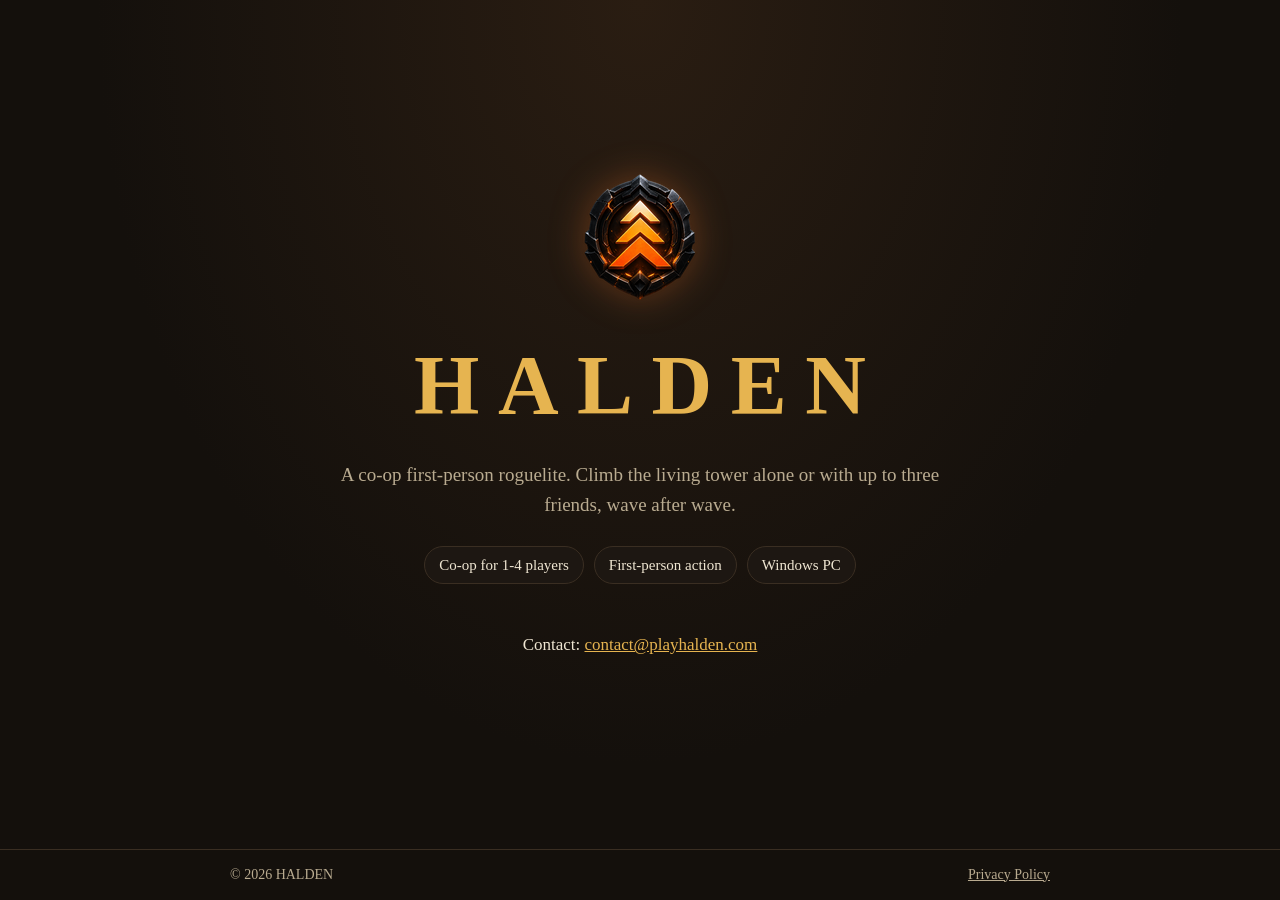
==== index.html @ a6679da8 "HALDEN website: landing page and privacy policy (playhalden.com)" ====
<!doctype html>
<html lang="en">
<head>
<meta charset="utf-8">
<meta name="viewport" content="width=device-width, initial-scale=1">
<title>HALDEN</title>
<meta name="description" content="HALDEN - a co-op first-person roguelite. Climb the living tower alone or with up to three friends.">
<link rel="icon" type="image/png" href="logo.png">
<style>
  :root { --bg: #14100c; --panel: #1d1712; --ink: #efe6d2; --muted: #b9ab90; --gold: #e6b450; --ember: #e8722c; --line: #3a2e22; }
  * { box-sizing: border-box; }
  html, body { height: 100%; }
  body { margin: 0; background: radial-gradient(ellipse at 50% 0%, #2a1d12 0%, var(--bg) 60%); color: var(--ink);
         font: 17px/1.6 Georgia, "Times New Roman", serif; display: flex; flex-direction: column; }
  main { flex: 1; display: flex; flex-direction: column; align-items: center; justify-content: center; text-align: center; padding: 48px 20px; }
  main img { width: 128px; height: 128px; filter: drop-shadow(0 0 18px rgba(232,114,44,.35)); }
  h1 { font-size: clamp(44px, 9vw, 84px); letter-spacing: .22em; margin: 18px 0 6px; padding-left: .22em; color: var(--gold); }
  .tag { color: var(--muted); font-size: 19px; max-width: 620px; margin: 0 0 26px; }
  .pills { display: flex; gap: 10px; flex-wrap: wrap; justify-content: center; margin-bottom: 30px; }
  .pills span { border: 1px solid var(--line); background: var(--panel); padding: 6px 14px; border-radius: 999px; font-size: 15px; }
  .contact a { color: var(--gold); }
  footer { border-top: 1px solid var(--line); color: var(--muted); font-size: 14px; }
  footer div { max-width: 860px; margin: 0 auto; padding: 14px 20px; display: flex; justify-content: space-between; flex-wrap: wrap; gap: 8px; }
  footer a { color: var(--muted); }
</style>
</head>
<body>
<main>
  <img src="logo.png" alt="HALDEN logo">
  <h1>HALDEN</h1>
  <p class="tag">A co-op first-person roguelite. Climb the living tower alone or with up to three friends, wave after wave.</p>
  <div class="pills"><span>Co-op for 1-4 players</span><span>First-person action</span><span>Windows PC</span></div>
  <p class="contact">Contact: <a href="mailto:contact@playhalden.com">contact@playhalden.com</a></p>
</main>
<footer><div><span>&copy; 2026 HALDEN</span><span><a href="privacy.html">Privacy Policy</a></span></div></footer>
</body>
</html>
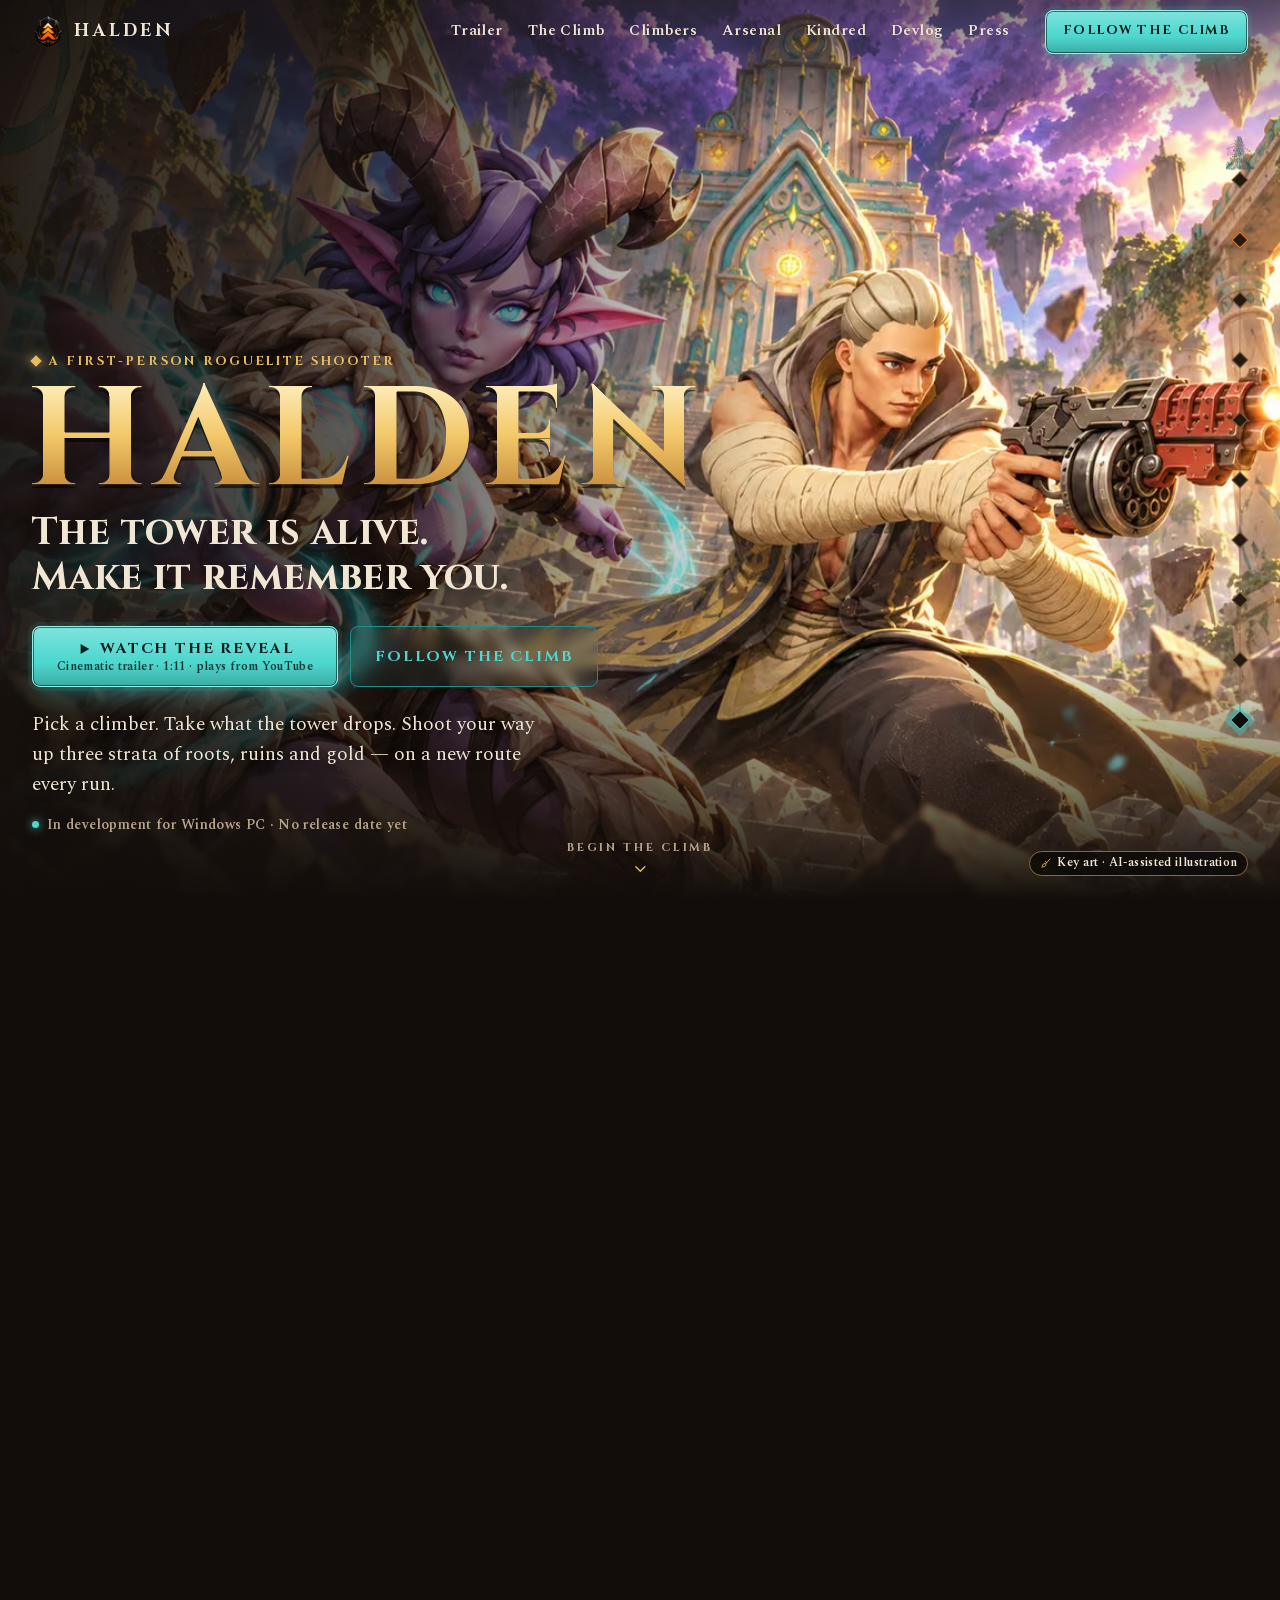
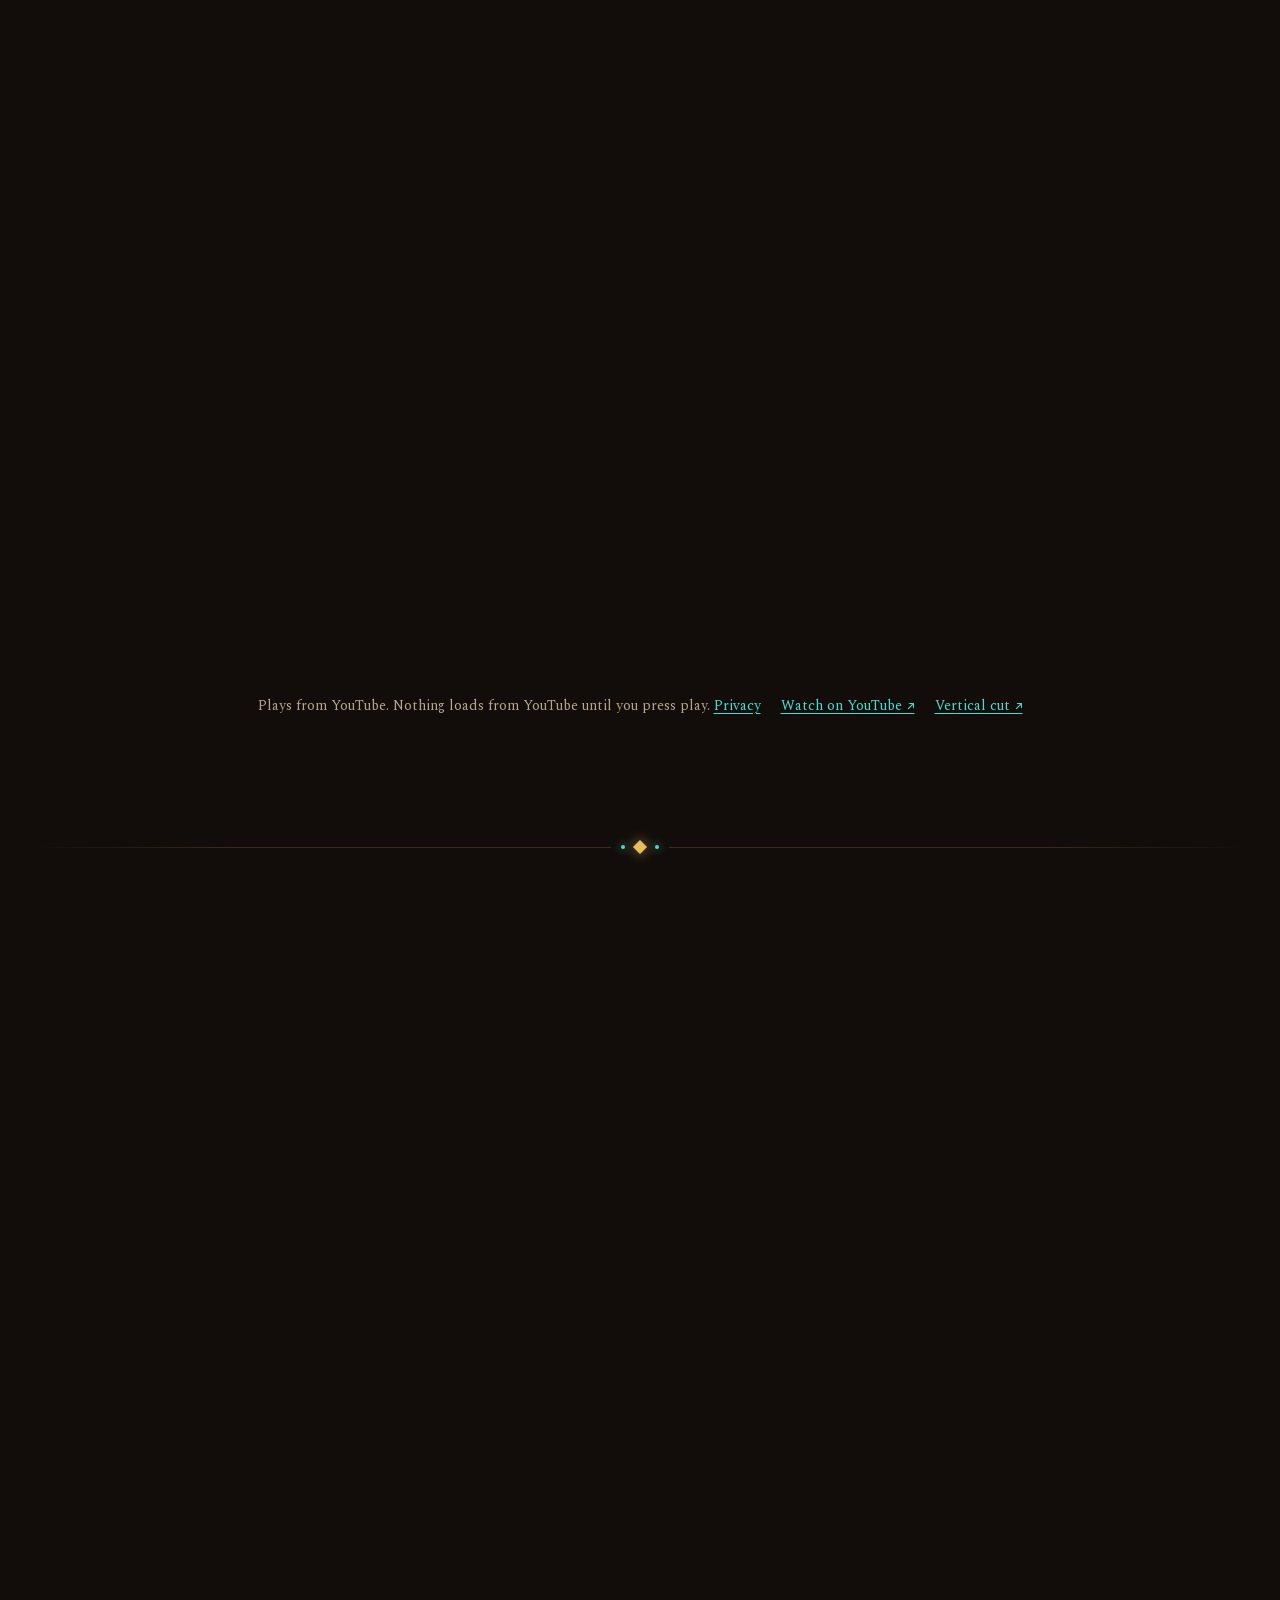
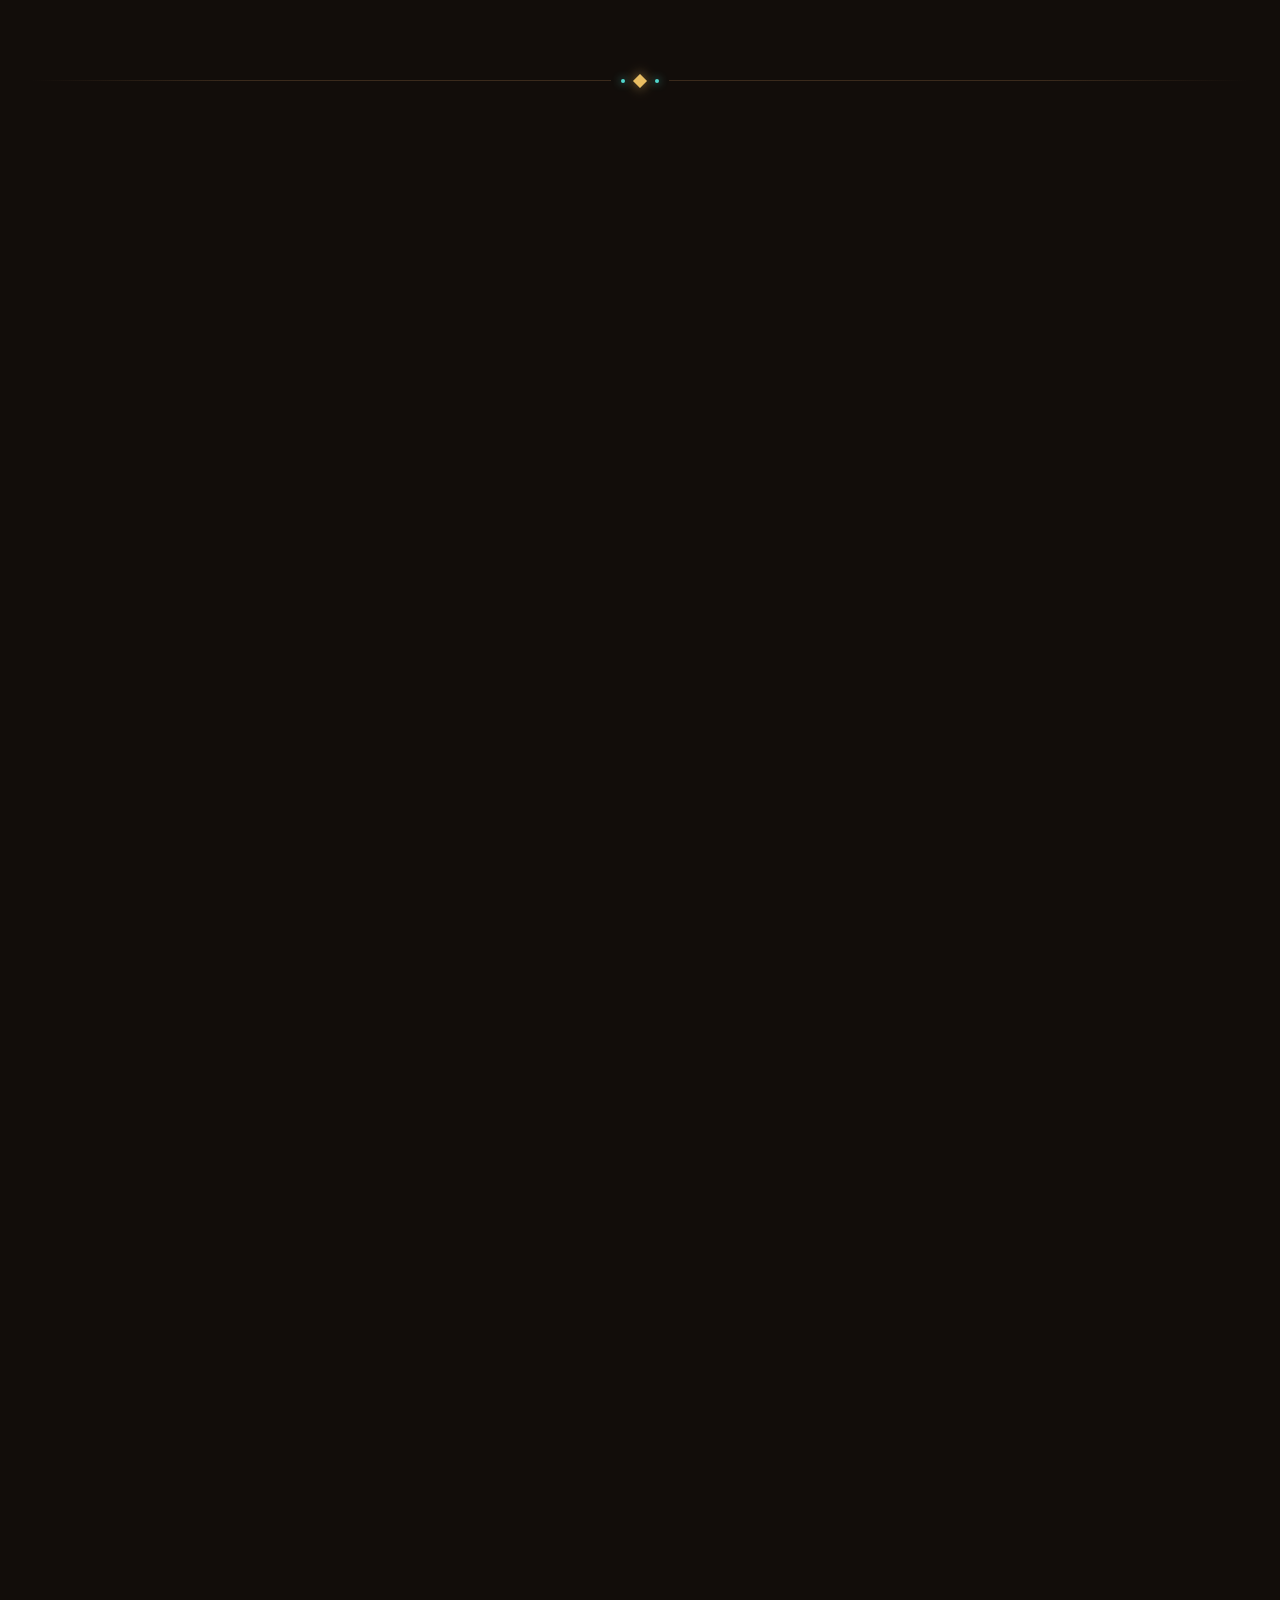
==== commit 8a61bbbd: "HALDEN website v2: full site - trailer, the climb, climbers, arsenal, Kindred, Antibodies, co-op sta" ====
--- a/index.html
+++ b/index.html
@@ -3,35 +3,930 @@
 <head>
 <meta charset="utf-8">
 <meta name="viewport" content="width=device-width, initial-scale=1">
-<title>HALDEN</title>
-<meta name="description" content="HALDEN - a co-op first-person roguelite. Climb the living tower alone or with up to three friends.">
-<link rel="icon" type="image/png" href="logo.png">
-<style>
-  :root { --bg: #14100c; --panel: #1d1712; --ink: #efe6d2; --muted: #b9ab90; --gold: #e6b450; --ember: #e8722c; --line: #3a2e22; }
-  * { box-sizing: border-box; }
-  html, body { height: 100%; }
-  body { margin: 0; background: radial-gradient(ellipse at 50% 0%, #2a1d12 0%, var(--bg) 60%); color: var(--ink);
-         font: 17px/1.6 Georgia, "Times New Roman", serif; display: flex; flex-direction: column; }
-  main { flex: 1; display: flex; flex-direction: column; align-items: center; justify-content: center; text-align: center; padding: 48px 20px; }
-  main img { width: 128px; height: 128px; filter: drop-shadow(0 0 18px rgba(232,114,44,.35)); }
-  h1 { font-size: clamp(44px, 9vw, 84px); letter-spacing: .22em; margin: 18px 0 6px; padding-left: .22em; color: var(--gold); }
-  .tag { color: var(--muted); font-size: 19px; max-width: 620px; margin: 0 0 26px; }
-  .pills { display: flex; gap: 10px; flex-wrap: wrap; justify-content: center; margin-bottom: 30px; }
-  .pills span { border: 1px solid var(--line); background: var(--panel); padding: 6px 14px; border-radius: 999px; font-size: 15px; }
-  .contact a { color: var(--gold); }
-  footer { border-top: 1px solid var(--line); color: var(--muted); font-size: 14px; }
-  footer div { max-width: 860px; margin: 0 auto; padding: 14px 20px; display: flex; justify-content: space-between; flex-wrap: wrap; gap: 8px; }
-  footer a { color: var(--muted); }
-</style>
+<meta http-equiv="Content-Security-Policy" content="default-src &#39;self&#39;; img-src &#39;self&#39; data:; style-src &#39;self&#39;; script-src &#39;self&#39;; font-src &#39;self&#39;; media-src &#39;self&#39;; manifest-src &#39;self&#39;; frame-src https://www.youtube-nocookie.com; connect-src &#39;self&#39;; object-src &#39;none&#39;; base-uri &#39;self&#39;; form-action &#39;none&#39;; upgrade-insecure-requests">
+<meta name="referrer" content="strict-origin-when-cross-origin">
+<meta name="color-scheme" content="dark">
+<meta name="theme-color" content="#120d0a">
+<title>HALDEN | First-person roguelite shooter for Windows PC</title>
+<meta name="description" content="HALDEN is a cel-shaded first-person roguelite shooter for Windows PC. Climb a living tower: four climbers, 30+ weapons and a new route every run.">
+<link rel="canonical" href="https://playhalden.com/">
+<meta property="og:type" content="website">
+<meta property="og:site_name" content="HALDEN">
+<meta property="og:title" content="HALDEN | First-person roguelite shooter for Windows PC">
+<meta property="og:description" content="HALDEN is a cel-shaded first-person roguelite shooter for Windows PC. Climb a living tower: four climbers, 30+ weapons and a new route every run.">
+<meta property="og:url" content="https://playhalden.com/">
+<meta property="og:locale" content="en_US">
+<meta property="og:image" content="https://playhalden.com/assets/img/og/halden-og-1200x630.jpg">
+<meta property="og:image:width" content="1200">
+<meta property="og:image:height" content="630">
+<meta property="og:image:type" content="image/jpeg">
+<meta property="og:image:alt" content="HALDEN key art: two climbers before the golden living tower, with the HALDEN wordmark. AI-assisted illustration.">
+<meta name="twitter:card" content="summary_large_image">
+<meta name="twitter:title" content="HALDEN | First-person roguelite shooter for Windows PC">
+<meta name="twitter:description" content="HALDEN is a cel-shaded first-person roguelite shooter for Windows PC. Climb a living tower: four climbers, 30+ weapons and a new route every run.">
+<meta name="twitter:image" content="https://playhalden.com/assets/img/og/halden-og-1200x630.jpg">
+<meta name="twitter:image:alt" content="HALDEN key art: two climbers before the golden living tower, with the HALDEN wordmark. AI-assisted illustration.">
+<script type="application/ld+json">{"@context":"https://schema.org","@graph":[{"@type":"WebSite","@id":"https://playhalden.com/#website","name":"HALDEN","url":"https://playhalden.com/","inLanguage":"en"},{"@type":"VideoGame","@id":"https://playhalden.com/#game","name":"HALDEN","url":"https://playhalden.com/","description":"HALDEN is a cel-shaded first-person roguelite shooter for Windows PC. Climb a living tower: four climbers, 30+ weapons and a new route every run.","genre":["Roguelite","First-person shooter"],"gamePlatform":"PC","operatingSystem":"Windows","applicationCategory":"Game","playMode":["SinglePlayer"],"creativeWorkStatus":"In development","inLanguage":"en","image":"https://playhalden.com/assets/img/og/halden-og-1200x630.jpg","trailer":{"@id":"https://playhalden.com/#trailer"},"sameAs":["https://www.youtube.com/@EmetStudiosOfficial"]},{"@type":"VideoObject","@id":"https://playhalden.com/#trailer","name":"HALDEN | Official Reveal Trailer","description":"Cinematic reveal trailer for HALDEN. AI-assisted visuals; not gameplay footage.","thumbnailUrl":"https://playhalden.com/assets/img/halden-trailer-poster-1440.jpg","uploadDate":"2026-10-03T15:25:49-07:00","duration":"PT1M11S","embedUrl":"https://www.youtube-nocookie.com/embed/CzQmfyqux14"}]}</script>
+<link rel="preload" href="/assets/fonts/cinzel-700.woff2" as="font" type="font/woff2" crossorigin>
+<link rel="preload" href="/assets/fonts/spectral-400.woff2" as="font" type="font/woff2" crossorigin>
+<link rel="preload" as="image" type="image/avif" media="(min-width: 64rem)" imagesrcset="/assets/img/halden-hero-d-768.avif 768w, /assets/img/halden-hero-d-1024.avif 1024w, /assets/img/halden-hero-d-1440.avif 1440w, /assets/img/halden-hero-d-1672.avif 1672w" imagesizes="100vw" fetchpriority="high">
+<link rel="preload" as="image" type="image/avif" media="(max-width: 63.99rem)" imagesrcset="/assets/img/halden-hero-m-480.avif 480w, /assets/img/halden-hero-m-768.avif 768w, /assets/img/halden-hero-m-941.avif 941w" imagesizes="100vw" fetchpriority="high">
+<link rel="stylesheet" href="/assets/css/site.99b9d45f.css">
+<script type="module" src="/assets/js/site.a7c09919.js"></script>
+<link rel="alternate" type="application/atom+xml" title="HALDEN devlog" href="/devlog/feed.xml">
+<link rel="icon" href="/favicon.ico" sizes="16x16 32x32 48x48">
+<link rel="icon" href="/icons/icon-192.png" type="image/png" sizes="192x192">
+<link rel="apple-touch-icon" href="/apple-touch-icon.png">
+<link rel="manifest" href="/site.webmanifest">
 </head>
-<body>
-<main>
-  <img src="logo.png" alt="HALDEN logo">
-  <h1>HALDEN</h1>
-  <p class="tag">A co-op first-person roguelite. Climb the living tower alone or with up to three friends, wave after wave.</p>
-  <div class="pills"><span>Co-op for 1-4 players</span><span>First-person action</span><span>Windows PC</span></div>
-  <p class="contact">Contact: <a href="mailto:contact@playhalden.com">contact@playhalden.com</a></p>
+<body class="page-home" data-theme="ember">
+<a class="skip" href="#main">Skip to content</a>
+<svg class="sprite" aria-hidden="true" focusable="false" xmlns="http://www.w3.org/2000/svg">
+<symbol id="i-camera" viewBox="0 0 24 24"><path d="M4 8h3l2-3h6l2 3h3v11H4z"/><circle cx="12" cy="13" r="3.5"/></symbol>
+<symbol id="i-brush" viewBox="0 0 24 24"><path d="M20 4L11 14"/><path d="M13.5 11.5l-3-3"/><path d="M10 13c-3 0-5 1.8-5 4.6 0 .9-.6 1.6-1.4 2 4.4.8 8.4-1.3 8.4-4.6"/></symbol>
+<symbol id="i-compass" viewBox="0 0 24 24"><circle cx="12" cy="12" r="9"/><path d="M15.5 8.5l-2 5-5 2 2-5z"/></symbol>
+<symbol id="i-play" viewBox="0 0 24 24"><path d="M7 4.5v15l13-7.5z" fill="currentColor" stroke="none"/></symbol>
+<symbol id="i-chevron-down" viewBox="0 0 24 24"><path d="M6 9l6 6 6-6"/></symbol>
+<symbol id="i-menu" viewBox="0 0 24 24"><path d="M4 7h16M4 12h16M4 17h16"/></symbol>
+<symbol id="i-close" viewBox="0 0 24 24"><path d="M6 6l12 12M18 6L6 18"/></symbol>
+<symbol id="i-left" viewBox="0 0 24 24"><path d="M15 5l-7 7 7 7"/></symbol>
+<symbol id="i-right" viewBox="0 0 24 24"><path d="M9 5l7 7-7 7"/></symbol>
+<symbol id="i-external" viewBox="0 0 24 24"><path d="M8 16L16 8M9.5 8H16v6.5"/></symbol>
+<symbol id="i-check" viewBox="0 0 24 24"><path d="M5 12.5l4.5 4.5L19 7.5"/></symbol>
+<symbol id="i-vein" viewBox="0 0 14 20"><path d="M7 1v7.5M7 8.5L3.2 13.5 2 19M7 8.5l3.6 4.2.9 5.8M7 8.5v4" fill="none" stroke="currentColor" stroke-width="1.6" stroke-linecap="round" stroke-linejoin="round"/><circle cx="7" cy="8.5" r="1.4" fill="currentColor" stroke="none"/></symbol>
+<symbol id="i-fight" viewBox="0 0 24 24"><path d="M4 4l10.5 10.5M4 4h3.5M4 4v3.5M20 4L9.5 14.5M20 4h-3.5M20 4v3.5M7 13.5l3.5 3.5M5.5 18.5l2.5-2.5M17 13.5L13.5 17M18.5 18.5L16 16"/></symbol>
+<symbol id="i-elite" viewBox="0 0 24 24"><path d="M5 3.5c-.3 3.4 1.2 5.6 3 6.3M19 3.5c.3 3.4-1.2 5.6-3 6.3"/><path d="M7 12a5 5 0 0 1 10 0v3.2l-2 1V19H9v-2.8l-2-1z"/><path d="M10 13.2h.01M14 13.2h.01" stroke-width="2.6"/></symbol>
+<symbol id="i-event" viewBox="0 0 24 24"><path d="M12 2.5l9.5 9.5-9.5 9.5L2.5 12z"/><path d="M10 10.2a2 2 0 1 1 2.9 1.8c-.6.3-.9.8-.9 1.5"/><path d="M12 16.3h.01" stroke-width="2.4"/></symbol>
+<symbol id="i-coin" viewBox="0 0 24 24"><circle cx="12" cy="12" r="8.5"/><circle cx="12" cy="12" r="5"/><path d="M12 9.6l2.4 2.4-2.4 2.4-2.4-2.4z"/></symbol>
+<symbol id="i-flame" viewBox="0 0 24 24"><path d="M12 3c.8 3.2 5 5.2 5 10a5 5 0 0 1-10 0c0-2.1 1-3.6 2-4.5 0 2 .9 3 2 3.2 0-3-1-5.2 1-8.7z"/></symbol>
+<symbol id="i-crown" viewBox="0 0 24 24"><path d="M3 8l4.5 4L12 5l4.5 7L21 8l-2 10H5z"/><path d="M5 21h14"/></symbol>
+<symbol id="i-users" viewBox="0 0 24 24"><circle cx="9" cy="8" r="3.2"/><path d="M3 19c.5-3.5 3-5.5 6-5.5s5.5 2 6 5.5"/><circle cx="17" cy="9" r="2.6"/><path d="M15.6 13.6c2.6.2 4.5 2 4.9 5"/></symbol>
+<symbol id="i-layers" viewBox="0 0 24 24"><path d="M12 3l9 4.5-9 4.5-9-4.5z"/><path d="M3 12l9 4.5 9-4.5"/><path d="M3 16.5L12 21l9-4.5"/></symbol>
+<symbol id="i-target" viewBox="0 0 24 24"><circle cx="12" cy="12" r="7.5"/><path d="M12 2v5M12 17v5M2 12h5M17 12h5"/><circle cx="12" cy="12" r="1.2"/></symbol>
+<symbol id="i-route" viewBox="0 0 24 24"><circle cx="6" cy="19" r="2"/><circle cx="18" cy="5" r="2"/><path d="M8 19h6a3.5 3.5 0 0 0 0-7h-4a3.5 3.5 0 0 1 0-7h6"/></symbol>
+<symbol id="i-mail" viewBox="0 0 24 24"><rect x="3" y="5" width="18" height="14" rx="2"/><path d="M3.5 7l8.5 6 8.5-6"/></symbol>
+<symbol id="i-download" viewBox="0 0 24 24"><path d="M12 4v11M7 10l5 5 5-5M5 20h14"/></symbol>
+<symbol id="i-copy" viewBox="0 0 24 24"><rect x="8" y="8" width="12" height="12" rx="2"/><path d="M16 8V5a1 1 0 0 0-1-1H5a1 1 0 0 0-1 1v10a1 1 0 0 0 1 1h3"/></symbol>
+<symbol id="i-store" viewBox="0 0 24 24"><path d="M4 9h16l-1 11H5z"/><path d="M8.5 9V7a3.5 3.5 0 0 1 7 0v2"/></symbol>
+<symbol id="i-chat" viewBox="0 0 24 24"><path d="M4 5h16v11H10l-5 4v-4H4z"/></symbol>
+<symbol id="i-flag" viewBox="0 0 24 24"><path d="M5 21V4M5 4h11l-2 4 2 4H5"/></symbol>
+<symbol id="i-book" viewBox="0 0 24 24"><path d="M4 5.5C6.5 4 9.5 4 12 6c2.5-2 5.5-2 8-.5V19c-2.5-1.5-5.5-1.5-8 .5-2.5-2-5.5-2-8-.5z"/><path d="M12 6v13.5"/></symbol>
+<symbol id="i-youtube" viewBox="0 0 24 24"><path fill="currentColor" stroke="none" d="M23.498 6.186a3.016 3.016 0 0 0-2.122-2.136C19.505 3.545 12 3.545 12 3.545s-7.505 0-9.377.505A3.017 3.017 0 0 0 .502 6.186C0 8.07 0 12 0 12s0 3.93.502 5.814a3.016 3.016 0 0 0 2.122 2.136c1.871.505 9.376.505 9.376.505s7.505 0 9.377-.505a3.015 3.015 0 0 0 2.122-2.136C24 15.93 24 12 24 12s0-3.93-.502-5.814zM9.545 15.568V8.432L15.818 12l-6.273 3.568z"/></symbol>
+<symbol id="i-rss" viewBox="0 0 24 24"><path fill="currentColor" stroke="none" d="M19.199 24C19.199 13.467 10.533 4.8 0 4.8V0c13.165 0 24 10.835 24 24h-4.801zM3.291 17.415c1.814 0 3.293 1.479 3.293 3.295 0 1.813-1.485 3.29-3.301 3.29C1.47 24 0 22.526 0 20.71s1.475-3.294 3.291-3.295zM15.909 24h-4.665c0-6.169-5.075-11.245-11.244-11.245V8.09c8.727 0 15.909 7.184 15.909 15.91z"/></symbol>
+</svg>
+
+<div class="hero-sentinel" aria-hidden="true"></div>
+<header class="site-header">
+  <div class="site-header__inner wrap">
+    <a class="brand" href="/" aria-current="page"><img src="/logo.png" width="32" height="32" alt=""><span class="brand__word">HALDEN</span><span class="visually-hidden">, home</span></a>
+    <button class="menu-btn" type="button" aria-expanded="false" aria-controls="nav-panel"><svg class="ico" aria-hidden="true" focusable="false"><use href="#i-menu"></use></svg><span>Menu</span></button>
+    <div class="nav-panel" id="nav-panel">
+      <nav class="nav" aria-label="Primary">
+        <ul>
+          <li><a href="/#trailer">Trailer</a></li>
+          <li><a href="/#climb">The Climb</a></li>
+          <li><a href="/#heroes">Climbers</a></li>
+          <li><a href="/#arsenal">Arsenal</a></li>
+          <li><a href="/#kindred">Kindred</a></li>
+          <li><a href="/devlog/">Devlog</a></li>
+          <li><a href="/press/">Press</a></li>
+        </ul>
+      </nav>
+      <a class="btn btn--primary header-cta btn--sm" href="#follow">Follow the climb</a>
+    </div>
+  </div>
+</header>
+<nav class="spine" aria-label="Climb progress">
+  <picture><source type="image/avif" srcset="/assets/img/halden-tower-64.avif 64w" sizes="28px"><img class="spine__emblem" src="/assets/img/halden-tower-64.webp" width="64" height="77" alt="" decoding="async" loading="lazy"></picture>
+  <div class="spine__track" aria-hidden="true"><div class="spine__fill"></div></div>
+  <ol>
+    <li><a href="#top"><span class="spine__label">Foot of the tower</span></a></li>
+    <li><a href="#rootworks"><span class="spine__label">Rootworks</span></a></li>
+    <li><a href="#broodways"><span class="spine__label">Broodways</span></a></li>
+    <li><a href="#crown"><span class="spine__label">The Crown</span></a></li>
+    <li><a href="#heroes"><span class="spine__label">Climbers</span></a></li>
+    <li><a href="#arsenal"><span class="spine__label">Arsenal</span></a></li>
+    <li><a href="#ichor"><span class="spine__label">Ichor</span></a></li>
+    <li><a href="#kindred"><span class="spine__label">Kindred</span></a></li>
+    <li><a href="#antibodies" class="is-foe"><span class="spine__label">Antibodies</span></a></li>
+    <li><a href="#follow"><span class="spine__label">Summit</span></a></li>
+  </ol>
+</nav>
+
+<main id="main" tabindex="-1">
+<section id="top" class="hero" aria-labelledby="hero-title" data-theme-section="ember">
+  <div class="hero__media">
+    <picture>
+<source media="(max-width: 63.99rem)" type="image/avif" srcset="/assets/img/halden-hero-m-480.avif 480w, /assets/img/halden-hero-m-768.avif 768w, /assets/img/halden-hero-m-941.avif 941w" sizes="100vw" width="941" height="1292">
+<source media="(max-width: 63.99rem)" type="image/webp" srcset="/assets/img/halden-hero-m-480.webp 480w, /assets/img/halden-hero-m-768.webp 768w, /assets/img/halden-hero-m-941.webp 941w" sizes="100vw" width="941" height="1292">
+<source media="(max-width: 63.99rem)" srcset="/assets/img/halden-hero-m-480.jpg 480w, /assets/img/halden-hero-m-768.jpg 768w, /assets/img/halden-hero-m-941.jpg 941w" sizes="100vw" width="941" height="1292">
+<source type="image/avif" srcset="/assets/img/halden-hero-d-768.avif 768w, /assets/img/halden-hero-d-1024.avif 1024w, /assets/img/halden-hero-d-1440.avif 1440w, /assets/img/halden-hero-d-1672.avif 1672w" sizes="100vw">
+<source type="image/webp" srcset="/assets/img/halden-hero-d-768.webp 768w, /assets/img/halden-hero-d-1024.webp 1024w, /assets/img/halden-hero-d-1440.webp 1440w, /assets/img/halden-hero-d-1672.webp 1672w" sizes="100vw">
+<img src="/assets/img/halden-hero-d-1024.jpg" srcset="/assets/img/halden-hero-d-768.jpg 768w, /assets/img/halden-hero-d-1024.jpg 1024w, /assets/img/halden-hero-d-1440.jpg 1440w, /assets/img/halden-hero-d-1672.jpg 1672w" sizes="100vw" width="1672" height="941" alt="Key art: Lysa, a horned climber wreathed in cyan light, and Cinder, firing a drum revolver, charge up the golden stairs of the living tower. AI-assisted illustration." fetchpriority="high" decoding="sync">
+</picture>
+    <div class="hero__vignette" aria-hidden="true"></div>
+    <div class="hero__motes" aria-hidden="true"><i></i><i></i><i></i><i></i><i></i><i></i><i></i><i></i><i></i><i></i><i></i><i></i></div>
+    <span class="chip hero__chip"><svg class="ico" aria-hidden="true" focusable="false"><use href="#i-brush"></use></svg><span>Key art · AI-assisted illustration</span></span>
+  </div>
+  <div class="hero__content wrap">
+    <div class="hero__text">
+      <p class="eyebrow hero__eyebrow">A first-person roguelite shooter</p>
+      <h1 id="hero-title" class="wordmark">HALDEN</h1>
+      <p class="hero__hook">The tower is alive. Make it remember you.</p>
+      <div class="btn-row hero__ctas">
+        <a class="btn btn--primary" href="https://www.youtube.com/watch?v=CzQmfyqux14" data-play="trailer"><span class="btn__main"><svg class="ico" aria-hidden="true" focusable="false"><use href="#i-play"></use></svg> Watch the reveal</span><span class="btn__sub">Cinematic trailer · 1:11 · plays from YouTube</span></a>
+        <a class="btn btn--ghost" href="#follow">Follow the climb</a>
+      </div>
+      <p class="hero__lede">Pick a climber. Take what the tower drops. Shoot your way up three strata of roots, ruins and gold — on a new route every run.</p>
+      <p class="hero__status">In development for Windows PC · No release date yet</p>
+    </div>
+  </div>
+  <a class="hero__cue" href="#facts">Begin the climb <svg class="ico" aria-hidden="true" focusable="false"><use href="#i-chevron-down"></use></svg></a>
+</section><section id="facts" class="facts" aria-labelledby="facts-title" data-theme-section="ember">
+  <h2 id="facts-title" class="visually-hidden">HALDEN at a glance</h2>
+  <div class="wrap">
+  <ul class="facts__grid stagger" data-reveal>
+    <li class="plate frame fact"><svg class="ico fact__ico" aria-hidden="true" focusable="false"><use href="#i-users"></use></svg><h3>Solo or squad</h3><p>Solo runs play start to summit. Online co-op is in development and testing.</p></li>
+    <li class="plate frame fact"><svg class="ico fact__ico" aria-hidden="true" focusable="false"><use href="#i-layers"></use></svg><h3>Three strata</h3><p>Rootworks, Broodways and The Crown. Each one ends in a boss.</p></li>
+    <li class="plate frame fact"><svg class="ico fact__ico" aria-hidden="true" focusable="false"><use href="#i-target"></use></svg><h3>30+ weapons</h3><p>Guns, bows, blades, hammers, a chakram, a boomerang — and a book that burns.</p></li>
+    <li class="plate frame fact"><svg class="ico fact__ico" aria-hidden="true" focusable="false"><use href="#i-route"></use></svg><h3>A new route every run</h3><p>Fights, elites, events, a market, and a fire to rest by.</p></li>
+  </ul>
+  </div>
+</section><section id="trailer" class="section" aria-labelledby="trailer-title" data-theme-section="ember">
+  <div class="wrap">
+    <div class="section__head section__head--center" data-reveal>
+      <p class="eyebrow">Reveal trailer</p>
+      <h2 id="trailer-title">Four arrived. None of them looked like heroes.</h2>
+      <p class="muted">Our cinematic reveal. It sets the mood; it isn’t gameplay. For the game as it runs today, look for the in-engine frames further down.</p>
+    </div>
+    <div class="trailer__frame" data-reveal>
+      <a class="trailer__facade" href="https://www.youtube.com/watch?v=CzQmfyqux14" data-yt="CzQmfyqux14">
+        <picture>
+<source type="image/avif" srcset="/assets/img/halden-trailer-poster-768.avif 768w, /assets/img/halden-trailer-poster-1024.avif 1024w, /assets/img/halden-trailer-poster-1440.avif 1440w" sizes="(min-width: 76rem) 1216px, calc(100vw - 2rem)">
+<source type="image/webp" srcset="/assets/img/halden-trailer-poster-768.webp 768w, /assets/img/halden-trailer-poster-1024.webp 1024w, /assets/img/halden-trailer-poster-1440.webp 1440w" sizes="(min-width: 76rem) 1216px, calc(100vw - 2rem)">
+<img src="/assets/img/halden-trailer-poster-1024.jpg" srcset="/assets/img/halden-trailer-poster-768.jpg 768w, /assets/img/halden-trailer-poster-1024.jpg 1024w, /assets/img/halden-trailer-poster-1440.jpg 1440w" sizes="(min-width: 76rem) 1216px, calc(100vw - 2rem)" width="1440" height="810" alt="HALDEN reveal trailer: the two climbers from the key art beneath the gold HALDEN title." loading="lazy" decoding="async">
+</picture>
+        <span class="chip figure-chip"><svg class="ico" aria-hidden="true" focusable="false"><use href="#i-compass"></use></svg><span>Cinematic · AI-assisted visuals · not gameplay</span></span>
+        <span class="trailer__play" aria-hidden="true"><svg class="ico" aria-hidden="true" focusable="false"><use href="#i-play"></use></svg></span>
+        <span class="trailer__label">Play the reveal trailer <span>· 1:11</span></span>
+      </a>
+    </div>
+    <p class="trailer__meta">
+      <span>Plays from YouTube. Nothing loads from YouTube until you press play. <a href="/privacy.html#website-video">Privacy</a></span>
+      <a href="https://www.youtube.com/watch?v=CzQmfyqux14" rel="noopener">Watch on YouTube ↗</a>
+      <a href="https://www.youtube.com/watch?v=v76YTd-fcH8" rel="noopener">Vertical cut ↗</a>
+    </p>
+  </div>
+</section>
+
+<div class="divider" aria-hidden="true"><span></span><b></b><span></span></div><section id="climb" class="section" aria-labelledby="climb-title" data-theme-section="ember">
+  <div class="wrap split split--5-7">
+    <div class="climb__intro" data-reveal>
+      <div class="section__head">
+        <p class="eyebrow">The climb</p>
+        <h2 id="climb-title">One tower. Three strata. The only way out is up.</h2>
+        <p class="whisper"><svg class="vein" viewBox="0 0 14 20" aria-hidden="true" focusable="false"><use href="#i-vein"></use></svg><span>Every climber thinks they are the first.</span></p>
+      </div>
+      <div class="prose">
+        <p>HALDEN is a run-based shooter. You start at the foot of a living tower and fight your way up, room by room, choosing your path on a branching map.</p>
+        <p>Rooms pay out in gold, Ichor and weapons. Elites pay more. Fall, and the run ends — and the tower is waiting at the bottom for your next try.</p>
+      </div>
+      <div class="plate rule mt-2">
+        <p class="eyebrow">Tower rule</p>
+        <h3>It keeps count.</h3>
+        <p>Skip a fight and the tower doesn’t forget. What you dodged can come looking for you later in the climb.</p>
+      </div>
+    </div>
+    <div class="climb__route" data-reveal>
+      <h3>Pick your path</h3>
+      <svg class="route__map" viewBox="0 0 600 410" aria-hidden="true" focusable="false">
+  <defs>
+    <radialGradient id="crownGlow" cx="50%" cy="50%" r="50%"><stop offset="0" stop-color="#ffd27a" stop-opacity=".55"/><stop offset="1" stop-color="#ffd27a" stop-opacity="0"/></radialGradient>
+  </defs>
+  <circle class="glow" cx="300" cy="44" r="62"/>
+  <line class="ln" x1="300" y1="382" x2="150" y2="318"/>
+  <line class="ln ln--hot" x1="300" y1="382" x2="300" y2="318"/>
+  <line class="ln" x1="300" y1="382" x2="450" y2="318"/>
+  <line class="ln" x1="150" y1="318" x2="90" y2="250"/>
+  <line class="ln" x1="150" y1="318" x2="222" y2="250"/>
+  <line class="ln ln--hot" x1="300" y1="318" x2="222" y2="250"/>
+  <line class="ln" x1="300" y1="318" x2="378" y2="250"/>
+  <line class="ln" x1="450" y1="318" x2="378" y2="250"/>
+  <line class="ln" x1="450" y1="318" x2="510" y2="250"/>
+  <line class="ln" x1="90" y1="250" x2="160" y2="182"/>
+  <line class="ln" x1="222" y1="250" x2="160" y2="182"/>
+  <line class="ln ln--hot" x1="222" y1="250" x2="300" y2="182"/>
+  <line class="ln" x1="378" y1="250" x2="300" y2="182"/>
+  <line class="ln" x1="378" y1="250" x2="440" y2="182"/>
+  <line class="ln" x1="510" y1="250" x2="440" y2="182"/>
+  <line class="ln" x1="160" y1="182" x2="228" y2="114"/>
+  <line class="ln" x1="300" y1="182" x2="228" y2="114"/>
+  <line class="ln" x1="300" y1="182" x2="372" y2="114"/>
+  <line class="ln" x1="440" y1="182" x2="372" y2="114"/>
+  <line class="ln" x1="228" y1="114" x2="300" y2="44"/>
+  <line class="ln" x1="372" y1="114" x2="300" y2="44"/>
+  <circle class="nd nd--you" cx="300" cy="382" r="9"/>
+  <path class="nd nd--foe" d="M150 306l12 12-12 12-12-12z"/>
+  <path class="nd nd--foe" d="M300 306l12 12-12 12-12-12z"/>
+  <path class="nd nd--gold" d="M450 306l12 12-12 12-12-12z"/>
+  <path class="nd nd--ally" d="M90 238l12 12-12 12-12-12z"/>
+  <path class="nd nd--foe" d="M222 238l12 12-12 12-12-12z"/>
+  <path class="nd nd--foe" d="M378 238l12 12-12 12-12-12z"/>
+  <path class="nd nd--ally" d="M510 238l12 12-12 12-12-12z"/>
+  <path class="nd nd--gold" d="M160 170l12 12-12 12-12-12z"/>
+  <path class="nd nd--foe" d="M300 170l12 12-12 12-12-12z"/>
+  <path class="nd nd--ally" d="M440 170l12 12-12 12-12-12z"/>
+  <path class="nd nd--foe" d="M228 102l12 12-12 12-12-12z"/>
+  <path class="nd nd--ally" d="M372 102l12 12-12 12-12-12z"/>
+  <path class="crown" d="M274 32l13 11 13-19 13 19 13-11-6 30h-40z"/>
+</svg>
+
+      <ul class="tiles stagger" data-reveal>
+        <li class="tile tile--foe"><svg class="ico" aria-hidden="true" focusable="false"><use href="#i-fight"></use></svg><h4>Fight</h4><p>Hold the room. Clear every wave.</p></li>
+        <li class="tile tile--foe"><svg class="ico" aria-hidden="true" focusable="false"><use href="#i-elite"></use></svg><h4>Elite</h4><p>Harder, stranger, marked by the tower. Worth it.</p></li>
+        <li class="tile tile--gold"><svg class="ico" aria-hidden="true" focusable="false"><use href="#i-event"></use></svg><h4>Event</h4><p>A stranger, a bargain, a door. Choose.</p></li>
+        <li class="tile tile--ally"><svg class="ico" aria-hidden="true" focusable="false"><use href="#i-coin"></use></svg><h4>The Craw</h4><p>A market inside the tower. Spend your gold.</p></li>
+        <li class="tile tile--ally"><svg class="ico" aria-hidden="true" focusable="false"><use href="#i-flame"></use></svg><h4>Rest</h4><p>A campfire hall. Catch your breath.</p></li>
+        <li class="tile tile--foe"><svg class="ico" aria-hidden="true" focusable="false"><use href="#i-crown"></use></svg><h4>Boss</h4><p>The stratum&#39;s last word.</p></li>
+      </ul>
+    </div>
+  </div>
+</section>
+
+<div class="strata">
+  <article id="rootworks" class="stratum" aria-labelledby="rootworks-title" data-theme-section="roots">
+    <div class="wrap stratum__grid">
+      <figure class="fig stratum__fig" data-reveal>
+        <picture>
+<source type="image/avif" srcset="/assets/img/halden-stratum-1-768.avif 768w, /assets/img/halden-stratum-1-1280.avif 1280w, /assets/img/halden-stratum-1-1920.avif 1920w" sizes="(min-width: 64rem) 60vw, 100vw">
+<source type="image/webp" srcset="/assets/img/halden-stratum-1-768.webp 768w, /assets/img/halden-stratum-1-1280.webp 1280w, /assets/img/halden-stratum-1-1920.webp 1920w" sizes="(min-width: 64rem) 60vw, 100vw">
+<img src="/assets/img/halden-stratum-1-1280.jpg" srcset="/assets/img/halden-stratum-1-768.jpg 768w, /assets/img/halden-stratum-1-1280.jpg 1280w, /assets/img/halden-stratum-1-1920.jpg 1920w" sizes="(min-width: 64rem) 60vw, 100vw" width="1920" height="1080" alt="In-engine: overgrown white temple ruins behind hanging willow roots and a green pool." loading="lazy" decoding="async">
+</picture>
+        <figcaption class="chip figure-chip"><svg class="ico" aria-hidden="true" focusable="false"><use href="#i-camera"></use></svg><span>In-engine · development build · Sept 2026</span></figcaption>
+      </figure>
+      <div class="stratum__text" data-reveal>
+        <span class="stratum__num" aria-hidden="true">I</span>
+        <p class="eyebrow stratum__label">Stratum I</p>
+        <h3 id="rootworks-title">Rootworks</h3>
+        <p class="stratum__sub">Where the tower drinks</p>
+        <p class="stratum__body">Sunlit temple ruins, flooded channels and caves, all bound in roots. Bone golems guard what the tower swallowed first.</p>
+        <p class="whisper"><svg class="vein" viewBox="0 0 14 20" aria-hidden="true" focusable="false"><use href="#i-vein"></use></svg><span>Here, I am still hungry.</span></p>
+      </div>
+    </div>
+  </article>
+  <article id="broodways" class="stratum stratum--flip" aria-labelledby="broodways-title" data-theme-section="brood">
+    <div class="wrap stratum__grid">
+      <figure class="fig stratum__fig" data-reveal>
+        <picture>
+<source type="image/avif" srcset="/assets/img/halden-stratum-2-768.avif 768w, /assets/img/halden-stratum-2-1280.avif 1280w, /assets/img/halden-stratum-2-1920.avif 1920w" sizes="(min-width: 64rem) 60vw, 100vw">
+<source type="image/webp" srcset="/assets/img/halden-stratum-2-768.webp 768w, /assets/img/halden-stratum-2-1280.webp 1280w, /assets/img/halden-stratum-2-1920.webp 1920w" sizes="(min-width: 64rem) 60vw, 100vw">
+<img src="/assets/img/halden-stratum-2-1280.jpg" srcset="/assets/img/halden-stratum-2-768.jpg 768w, /assets/img/halden-stratum-2-1280.jpg 1280w, /assets/img/halden-stratum-2-1920.jpg 1920w" sizes="(min-width: 64rem) 60vw, 100vw" width="1920" height="1080" alt="In-engine: a stone gatehouse with a lowered portcullis, half-hidden by twisted roots and lit by shafts of sun." loading="lazy" decoding="async">
+</picture>
+        <figcaption class="chip figure-chip"><svg class="ico" aria-hidden="true" focusable="false"><use href="#i-camera"></use></svg><span>In-engine · development build · Sept 2026</span></figcaption>
+      </figure>
+      <div class="stratum__text" data-reveal>
+        <span class="stratum__num" aria-hidden="true">II</span>
+        <p class="eyebrow stratum__label">Stratum II</p>
+        <h3 id="broodways-title">Broodways</h3>
+        <p class="stratum__sub">Where the tower keeps what it caught</p>
+        <p class="stratum__body">Higher up, the tower holds what it has taken: temples, villages and castles, swallowed whole and crawling with its brood.</p>
+        <p class="whisper"><svg class="vein" viewBox="0 0 14 20" aria-hidden="true" focusable="false"><use href="#i-vein"></use></svg><span>Here, I keep what I have caught.</span></p>
+      </div>
+    </div>
+  </article>
+  <article id="crown" class="stratum" aria-labelledby="crown-title" data-theme-section="crown">
+    <div class="wrap stratum__grid">
+      <figure class="fig stratum__fig" data-reveal>
+        <picture>
+<source type="image/avif" srcset="/assets/img/halden-stratum-3-768.avif 768w, /assets/img/halden-stratum-3-1280.avif 1280w, /assets/img/halden-stratum-3-1920.avif 1920w" sizes="(min-width: 64rem) 60vw, 100vw">
+<source type="image/webp" srcset="/assets/img/halden-stratum-3-768.webp 768w, /assets/img/halden-stratum-3-1280.webp 1280w, /assets/img/halden-stratum-3-1920.webp 1920w" sizes="(min-width: 64rem) 60vw, 100vw">
+<img src="/assets/img/halden-stratum-3-1280.jpg" srcset="/assets/img/halden-stratum-3-768.jpg 768w, /assets/img/halden-stratum-3-1280.jpg 1280w, /assets/img/halden-stratum-3-1920.jpg 1920w" sizes="(min-width: 64rem) 60vw, 100vw" width="1920" height="1080" alt="In-engine: a long white-and-gold colonnade under a purple storm sky, leading to a temple gate." loading="lazy" decoding="async">
+</picture>
+        <figcaption class="chip figure-chip"><svg class="ico" aria-hidden="true" focusable="false"><use href="#i-camera"></use></svg><span>In-engine · development build · Sept 2026</span></figcaption>
+      </figure>
+      <div class="stratum__text" data-reveal>
+        <span class="stratum__num" aria-hidden="true">III</span>
+        <p class="eyebrow stratum__label">Stratum III</p>
+        <h3 id="crown-title">The Crown</h3>
+        <p class="stratum__sub">Where the tower decides</p>
+        <p class="stratum__body">White-gold temples and gardens under a storm sky. The air is thin up here, and everything still alive has been waiting for you.</p>
+        <p class="whisper"><svg class="vein" viewBox="0 0 14 20" aria-hidden="true" focusable="false"><use href="#i-vein"></use></svg><span>Here, I decide who stays.</span></p>
+      </div>
+    </div>
+  </article>
+</div><section id="heroes" class="section" aria-labelledby="heroes-title" data-theme-section="ally">
+  <div class="wrap">
+    <div class="section__head" data-reveal>
+      <p class="eyebrow">The climbers</p>
+      <h2 id="heroes-title">Pick your climber.</h2>
+      <p class="whisper"><svg class="vein" viewBox="0 0 14 20" aria-hidden="true" focusable="false"><use href="#i-vein"></use></svg><span>I have eaten better climbers than these.</span></p>
+      <p>Four climbers, four ways to fight. Each one builds a resource of their own and spends it to turn a bad room around.</p>
+    </div>
+    <ul class="heroes stagger" data-reveal>
+      <li>
+        <article class="hero-card" aria-labelledby="hero-bastion">
+          <figure class="hero-card__media">
+            <picture>
+<source type="image/avif" srcset="/assets/img/halden-hero-bastion-388.avif 388w, /assets/img/halden-hero-bastion-582.avif 582w" sizes="(min-width: 64rem) 220px, 40vw">
+<img src="/assets/img/halden-hero-bastion-582.webp" srcset="/assets/img/halden-hero-bastion-388.webp 388w, /assets/img/halden-hero-bastion-582.webp 582w" sizes="(min-width: 64rem) 220px, 40vw" width="582" height="900" alt="Bastion, a skeletal wizard in a blue and gold robe, a green spark in one hand." loading="lazy" decoding="async">
+</picture>
+            <figcaption class="chip figure-chip"><svg class="ico" aria-hidden="true" focusable="false"><use href="#i-brush"></use></svg><span>AI-assisted illustration</span></figcaption>
+          </figure>
+          <div class="hero-card__body">
+            <p class="hero-card__title">The Bulwark</p>
+            <h3 id="hero-bastion">Bastion <span class="tag tag--ally">Tank</span></h3>
+            <p>Hold a lane, brace against frontal attacks, then spend Pressure to strike back.</p>
+            <p class="res"><span class="tag tag--gold">Resource: Pressure</span></p>
+          </div>
+        </article>
+      </li>
+      <li>
+        <article class="hero-card" aria-labelledby="hero-cinder">
+          <figure class="hero-card__media">
+            <picture>
+<source type="image/avif" srcset="/assets/img/halden-hero-cinder-278.avif 278w, /assets/img/halden-hero-cinder-416.avif 416w" sizes="(min-width: 64rem) 220px, 40vw">
+<img src="/assets/img/halden-hero-cinder-416.webp" srcset="/assets/img/halden-hero-cinder-278.webp 278w, /assets/img/halden-hero-cinder-416.webp 416w" sizes="(min-width: 64rem) 220px, 40vw" width="416" height="900" alt="Cinder, a bandaged young fighter in a sleeveless hooded coat, a small flame in his hand." loading="lazy" decoding="async">
+</picture>
+            <figcaption class="chip figure-chip"><svg class="ico" aria-hidden="true" focusable="false"><use href="#i-brush"></use></svg><span>AI-assisted illustration</span></figcaption>
+          </figure>
+          <div class="hero-card__body">
+            <p class="hero-card__title">The Pyro</p>
+            <h3 id="hero-cinder">Cinder <span class="tag tag--ally">Assault</span></h3>
+            <p>Build Heat on burning enemies. Stay hot for faster fire, or vent it to break through.</p>
+            <p class="res"><span class="tag tag--gold">Resource: Heat</span></p>
+          </div>
+        </article>
+      </li>
+      <li>
+        <article class="hero-card" aria-labelledby="hero-lysa">
+          <figure class="hero-card__media">
+            <picture>
+<source type="image/avif" srcset="/assets/img/halden-hero-lysa-244.avif 244w, /assets/img/halden-hero-lysa-366.avif 366w" sizes="(min-width: 64rem) 220px, 40vw">
+<img src="/assets/img/halden-hero-lysa-366.webp" srcset="/assets/img/halden-hero-lysa-244.webp 244w, /assets/img/halden-hero-lysa-366.webp 366w" sizes="(min-width: 64rem) 220px, 40vw" width="366" height="900" alt="Lysa, a purple-skinned horned climber in a feathered mantle, a cyan spark at her fingertips." loading="lazy" decoding="async">
+</picture>
+            <figcaption class="chip figure-chip"><svg class="ico" aria-hidden="true" focusable="false"><use href="#i-brush"></use></svg><span>AI-assisted illustration</span></figcaption>
+          </figure>
+          <div class="hero-card__body">
+            <p class="hero-card__title">The Conduit</p>
+            <h3 id="hero-lysa">Lysa <span class="tag tag--ally">Healer</span></h3>
+            <p>Mark an enemy, earn Grace by attacking, then choose who receives your healing and wards.</p>
+            <p class="res"><span class="tag tag--gold">Resource: Grace</span></p>
+          </div>
+        </article>
+      </li>
+      <li>
+        <article class="hero-card" aria-labelledby="hero-vesper">
+          <figure class="hero-card__media">
+            <picture>
+<source type="image/avif" srcset="/assets/img/halden-hero-vesper-306.avif 306w, /assets/img/halden-hero-vesper-459.avif 459w" sizes="(min-width: 64rem) 220px, 40vw">
+<img src="/assets/img/halden-hero-vesper-459.webp" srcset="/assets/img/halden-hero-vesper-306.webp 306w, /assets/img/halden-hero-vesper-459.webp 459w" sizes="(min-width: 64rem) 220px, 40vw" width="459" height="900" alt="Vesper, a silver-haired woman in a grey-green wrap, a violet glow cupped between her hands." loading="lazy" decoding="async">
+</picture>
+            <figcaption class="chip figure-chip"><svg class="ico" aria-hidden="true" focusable="false"><use href="#i-brush"></use></svg><span>AI-assisted illustration</span></figcaption>
+          </figure>
+          <div class="hero-card__body">
+            <p class="hero-card__title">The Alchemist</p>
+            <h3 id="hero-vesper">Vesper <span class="tag tag--ally">Combo</span></h3>
+            <p>Prime targets, build Preparation with weapon hits, then spend Reagent to detonate your setup.</p>
+            <p class="res"><span class="tag tag--gold">Resource: Reagent</span></p>
+          </div>
+        </article>
+      </li>
+    </ul>
+    <div class="teaser" data-reveal>
+      <div class="teaser__art"><picture>
+<source type="image/avif" srcset="/assets/img/halden-teaser-357.avif 357w, /assets/img/halden-teaser-536.avif 536w" sizes="120px">
+<img src="/assets/img/halden-teaser-536.webp" srcset="/assets/img/halden-teaser-357.webp 357w, /assets/img/halden-teaser-536.webp 536w" sizes="120px" width="536" height="900" alt="The dark silhouette of a fifth climber, still in development." loading="lazy" decoding="async">
+</picture></div>
+      <div>
+        <h3>A fifth climber <span class="tag tag--ally">In development</span></h3>
+        <p>Someone else is on the way up.</p>
+      </div>
+    </div>
+    <p class="footnote">Character art (AI-assisted illustration). Names and looks may change before release.</p>
+  </div>
+</section><section id="arsenal" class="section" aria-labelledby="arsenal-title" data-theme-section="ember">
+  <div class="wrap">
+    <div class="section__head" data-reveal>
+      <p class="eyebrow">The arsenal</p>
+      <h2 id="arsenal-title">Thirty-odd weapons. No two fight alike.</h2>
+      <p class="whisper"><svg class="vein" viewBox="0 0 14 20" aria-hidden="true" focusable="false"><use href="#i-vein"></use></svg><span>Take what I drop. Show me what you do with it.</span></p>
+      <p>Guns and bows, blades and hammers, a chakram that comes home and a book that sets the room alight. Weapons drop in rising rarity, and burn, shock and poison run through the arsenal.</p>
+    </div>
+    <ul class="weapons stagger" data-reveal>
+      <li class="weapon">
+        <figure class="weapon__media">
+          <picture>
+<source type="image/avif" srcset="/assets/img/halden-weapon-kitsune-400.avif 400w, /assets/img/halden-weapon-kitsune-640.avif 640w" sizes="(min-width: 64rem) 22vw, 46vw">
+<source type="image/webp" srcset="/assets/img/halden-weapon-kitsune-400.webp 400w, /assets/img/halden-weapon-kitsune-640.webp 640w" sizes="(min-width: 64rem) 22vw, 46vw">
+<img src="/assets/img/halden-weapon-kitsune-640.jpg" srcset="/assets/img/halden-weapon-kitsune-400.jpg 400w, /assets/img/halden-weapon-kitsune-640.jpg 640w" sizes="(min-width: 64rem) 22vw, 46vw" width="640" height="480" alt="Kitsune, a red and black hand cannon with a fox mask on the frame." loading="lazy" decoding="async">
+</picture>
+          <figcaption class="chip figure-chip"><svg class="ico" aria-hidden="true" focusable="false"><use href="#i-compass"></use></svg><span>Concept art · AI-assisted</span></figcaption>
+        </figure>
+        <div class="weapon__body">
+          <h3>Kitsune</h3>
+          <span class="tag tag--gold">Hand Cannon</span>
+          <p>A fox-fire hand cannon. One heavy round at a time, and each one lands like a verdict.</p>
+        </div>
+      </li>
+      <li class="weapon">
+        <figure class="weapon__media">
+          <picture>
+<source type="image/avif" srcset="/assets/img/halden-weapon-kamaitachi-400.avif 400w, /assets/img/halden-weapon-kamaitachi-640.avif 640w" sizes="(min-width: 64rem) 22vw, 46vw">
+<source type="image/webp" srcset="/assets/img/halden-weapon-kamaitachi-400.webp 400w, /assets/img/halden-weapon-kamaitachi-640.webp 640w" sizes="(min-width: 64rem) 22vw, 46vw">
+<img src="/assets/img/halden-weapon-kamaitachi-640.jpg" srcset="/assets/img/halden-weapon-kamaitachi-400.jpg 400w, /assets/img/halden-weapon-kamaitachi-640.jpg 640w" sizes="(min-width: 64rem) 22vw, 46vw" width="640" height="480" alt="Kamaitachi, three curved sickle blades joined at a bronze ring." loading="lazy" decoding="async">
+</picture>
+          <figcaption class="chip figure-chip"><svg class="ico" aria-hidden="true" focusable="false"><use href="#i-compass"></use></svg><span>Concept art · AI-assisted</span></figcaption>
+        </figure>
+        <div class="weapon__body">
+          <h3>Kamaitachi</h3>
+          <span class="tag tag--gold">Sickle Boomerang</span>
+          <p>Three sickle-blades leave the wrist at once and come home. Brutal up close, slow to return.</p>
+        </div>
+      </li>
+      <li class="weapon">
+        <figure class="weapon__media">
+          <picture>
+<source type="image/avif" srcset="/assets/img/halden-weapon-bishamon-400.avif 400w, /assets/img/halden-weapon-bishamon-640.avif 640w" sizes="(min-width: 64rem) 22vw, 46vw">
+<source type="image/webp" srcset="/assets/img/halden-weapon-bishamon-400.webp 400w, /assets/img/halden-weapon-bishamon-640.webp 640w" sizes="(min-width: 64rem) 22vw, 46vw">
+<img src="/assets/img/halden-weapon-bishamon-640.jpg" srcset="/assets/img/halden-weapon-bishamon-400.jpg 400w, /assets/img/halden-weapon-bishamon-640.jpg 640w" sizes="(min-width: 64rem) 22vw, 46vw" width="640" height="480" alt="Bishamon, a long war hammer with a demon-faced stone head." loading="lazy" decoding="async">
+</picture>
+          <figcaption class="chip figure-chip"><svg class="ico" aria-hidden="true" focusable="false"><use href="#i-compass"></use></svg><span>Concept art · AI-assisted</span></figcaption>
+        </figure>
+        <div class="weapon__body">
+          <h3>Bishamon</h3>
+          <span class="tag tag--gold">War Hammer</span>
+          <p>A war-god&#39;s hammer. Raise it, break the floor, and hold the quake around you.</p>
+        </div>
+      </li>
+      <li class="weapon">
+        <figure class="weapon__media">
+          <picture>
+<source type="image/avif" srcset="/assets/img/halden-weapon-raijin-400.avif 400w, /assets/img/halden-weapon-raijin-640.avif 640w" sizes="(min-width: 64rem) 22vw, 46vw">
+<source type="image/webp" srcset="/assets/img/halden-weapon-raijin-400.webp 400w, /assets/img/halden-weapon-raijin-640.webp 640w" sizes="(min-width: 64rem) 22vw, 46vw">
+<img src="/assets/img/halden-weapon-raijin-640.jpg" srcset="/assets/img/halden-weapon-raijin-400.jpg 400w, /assets/img/halden-weapon-raijin-640.jpg 640w" sizes="(min-width: 64rem) 22vw, 46vw" width="640" height="480" alt="Raijin, a slender bow of glowing ember-red wood." loading="lazy" decoding="async">
+</picture>
+          <figcaption class="chip figure-chip"><svg class="ico" aria-hidden="true" focusable="false"><use href="#i-compass"></use></svg><span>Concept art · AI-assisted</span></figcaption>
+        </figure>
+        <div class="weapon__body">
+          <h3>Raijin</h3>
+          <span class="tag tag--gold">Ember Bow</span>
+          <p>An ember bow. Drawn slow and loosed once — the arrow punches through the line.</p>
+        </div>
+      </li>
+      <li class="weapon">
+        <figure class="weapon__media">
+          <picture>
+<source type="image/avif" srcset="/assets/img/halden-weapon-chochin-400.avif 400w, /assets/img/halden-weapon-chochin-640.avif 640w" sizes="(min-width: 64rem) 22vw, 46vw">
+<source type="image/webp" srcset="/assets/img/halden-weapon-chochin-400.webp 400w, /assets/img/halden-weapon-chochin-640.webp 640w" sizes="(min-width: 64rem) 22vw, 46vw">
+<img src="/assets/img/halden-weapon-chochin-640.jpg" srcset="/assets/img/halden-weapon-chochin-400.jpg 400w, /assets/img/halden-weapon-chochin-640.jpg 640w" sizes="(min-width: 64rem) 22vw, 46vw" width="640" height="480" alt="Chochin, an open book bound in red leather with a glowing lantern at its spine." loading="lazy" decoding="async">
+</picture>
+          <figcaption class="chip figure-chip"><svg class="ico" aria-hidden="true" focusable="false"><use href="#i-compass"></use></svg><span>Concept art · AI-assisted</span></figcaption>
+        </figure>
+        <div class="weapon__body">
+          <h3>Chochin</h3>
+          <span class="tag tag--gold">Lantern-Book</span>
+          <p>A lantern-book of fire. Low per-hit, but everything it touches burns.</p>
+        </div>
+      </li>
+      <li class="weapon">
+        <figure class="weapon__media">
+          <picture>
+<source type="image/avif" srcset="/assets/img/halden-weapon-kagero-400.avif 400w, /assets/img/halden-weapon-kagero-640.avif 640w" sizes="(min-width: 64rem) 22vw, 46vw">
+<source type="image/webp" srcset="/assets/img/halden-weapon-kagero-400.webp 400w, /assets/img/halden-weapon-kagero-640.webp 640w" sizes="(min-width: 64rem) 22vw, 46vw">
+<img src="/assets/img/halden-weapon-kagero-640.jpg" srcset="/assets/img/halden-weapon-kagero-400.jpg 400w, /assets/img/halden-weapon-kagero-640.jpg 640w" sizes="(min-width: 64rem) 22vw, 46vw" width="640" height="480" alt="Kagero, a round chakram of violet blades around a leather grip." loading="lazy" decoding="async">
+</picture>
+          <figcaption class="chip figure-chip"><svg class="ico" aria-hidden="true" focusable="false"><use href="#i-compass"></use></svg><span>Concept art · AI-assisted</span></figcaption>
+        </figure>
+        <div class="weapon__body">
+          <h3>Kagero</h3>
+          <span class="tag tag--gold">Spirit Chakram</span>
+          <p>Returning spirit-chakram. Crackling blades that leap from foe to foe.</p>
+        </div>
+      </li>
+      <li class="weapon">
+        <figure class="weapon__media">
+          <picture>
+<source type="image/avif" srcset="/assets/img/halden-weapon-tsukuyomi-400.avif 400w, /assets/img/halden-weapon-tsukuyomi-640.avif 640w" sizes="(min-width: 64rem) 22vw, 46vw">
+<source type="image/webp" srcset="/assets/img/halden-weapon-tsukuyomi-400.webp 400w, /assets/img/halden-weapon-tsukuyomi-640.webp 640w" sizes="(min-width: 64rem) 22vw, 46vw">
+<img src="/assets/img/halden-weapon-tsukuyomi-640.jpg" srcset="/assets/img/halden-weapon-tsukuyomi-400.jpg 400w, /assets/img/halden-weapon-tsukuyomi-640.jpg 640w" sizes="(min-width: 64rem) 22vw, 46vw" width="640" height="480" alt="Tsukuyomi no Te, a white and violet cannon with a wide barrel." loading="lazy" decoding="async">
+</picture>
+          <figcaption class="chip figure-chip"><svg class="ico" aria-hidden="true" focusable="false"><use href="#i-compass"></use></svg><span>Concept art · AI-assisted</span></figcaption>
+        </figure>
+        <div class="weapon__body">
+          <h3>Tsukuyomi no Te</h3>
+          <span class="tag tag--gold">Void Cannon</span>
+          <p>The moon&#39;s own hand. Slow voids that gather the crowd, then collapse.</p>
+        </div>
+      </li>
+      <li class="weapon">
+        <figure class="weapon__media">
+          <picture>
+<source type="image/avif" srcset="/assets/img/halden-weapon-byakko-400.avif 400w, /assets/img/halden-weapon-byakko-640.avif 640w" sizes="(min-width: 64rem) 22vw, 46vw">
+<source type="image/webp" srcset="/assets/img/halden-weapon-byakko-400.webp 400w, /assets/img/halden-weapon-byakko-640.webp 640w" sizes="(min-width: 64rem) 22vw, 46vw">
+<img src="/assets/img/halden-weapon-byakko-640.jpg" srcset="/assets/img/halden-weapon-byakko-400.jpg 400w, /assets/img/halden-weapon-byakko-640.jpg 640w" sizes="(min-width: 64rem) 22vw, 46vw" width="640" height="480" alt="Byakko, a long polearm with a jagged silver blade." loading="lazy" decoding="async">
+</picture>
+          <figcaption class="chip figure-chip"><svg class="ico" aria-hidden="true" focusable="false"><use href="#i-compass"></use></svg><span>Concept art · AI-assisted</span></figcaption>
+        </figure>
+        <div class="weapon__body">
+          <h3>Byakko</h3>
+          <span class="tag tag--gold">Storm Polearm</span>
+          <p>A storm-polearm you throw. It leaves your hand and the next one forms in it.</p>
+        </div>
+      </li>
+    </ul>
+    <p class="footnote">Weapon concept art (AI-assisted illustration). The in-game models are built from these designs.</p>
+  </div>
+</section><section id="ichor" class="section" aria-labelledby="ichor-title" data-theme-section="ember">
+  <div class="wrap split">
+    <div data-reveal>
+      <div class="section__head">
+        <p class="eyebrow">Ichor</p>
+        <h2 id="ichor-title">Accuracy pays.</h2>
+        <p class="whisper"><svg class="vein" viewBox="0 0 14 20" aria-hidden="true" focusable="false"><use href="#i-vein"></use></svg><span>My blood is amber. Spill it well.</span></p>
+      </div>
+      <p class="narrow">The tower bleeds Ichor, and it rewards precision, not noise. Every hit feeds your Ichor. Headshots feed it faster. Fill it to 100 and SURGE: a blast that yanks the nearest enemies in and leaves them wide open. Ichor carries from room to room, so a clean fight sets up the next one.</p>
+    </div>
+    <div class="plate ichor__panel" data-reveal>
+      <div class="meter" role="img" aria-label="Ichor meter filling to 100, then SURGE">
+        <span class="meter__surge" aria-hidden="true">SURGE</span>
+        <div class="meter__track" aria-hidden="true"><div class="meter__fill"></div><div class="meter__ticks"><i></i><i></i><i></i></div></div>
+        <div class="meter__labels num" aria-hidden="true"><span>0</span><span>100</span></div>
+      </div>
+      <ul class="ichor__facts" aria-label="How Ichor fills">
+        <li><b>Hit</b>Every hit feeds it.</li>
+        <li><b>Headshot</b>Feeds it faster.</li>
+        <li><b>100</b>SURGE.</li>
+      </ul>
+    </div>
+  </div>
+</section><section id="kindred" class="section" aria-labelledby="kindred-title" data-theme-section="ally">
+  <div class="wrap">
+    <div class="section__head section__head--center" data-reveal>
+      <p class="eyebrow">Kindred</p>
+      <h2 id="kindred-title">Not everything in the tower wants you dead.</h2>
+      <p>Kindred are small creatures you meet on the climb. Greet one, and from your next run it climbs at your side — one companion per climber. You don’t buy them. You find them.</p>
+    </div>
+    <figure class="kindred-fig">
+      <ul class="kindred stagger" data-reveal>
+        <li class="kin">
+          <div class="kin__ring">
+            <picture>
+<source type="image/avif" srcset="/assets/img/halden-kindred-mote-192.avif 192w, /assets/img/halden-kindred-mote-320.avif 320w" sizes="(min-width: 40rem) 116px, 96px">
+<img src="/assets/img/halden-kindred-mote-320.webp" srcset="/assets/img/halden-kindred-mote-192.webp 192w, /assets/img/halden-kindred-mote-320.webp 320w" sizes="(min-width: 40rem) 116px, 96px" width="320" height="320" alt="Mote, a pale teal spirit curled like a wave, with two round eyes." loading="lazy" decoding="async">
+</picture>
+            <img class="kin__frame" src="/assets/img/halden-ring-320.webp" srcset="/assets/img/halden-ring-320.webp 320w, /assets/img/halden-ring-480.webp 480w" sizes="160px" width="480" height="480" alt="" loading="lazy" decoding="async">
+          </div>
+          <h3>Mote</h3>
+          <p class="whisper whisper--ally">It gathers what the climb forgets.</p>
+        </li>
+        <li class="kin">
+          <div class="kin__ring">
+            <picture>
+<source type="image/avif" srcset="/assets/img/halden-kindred-lantern-192.avif 192w, /assets/img/halden-kindred-lantern-320.avif 320w" sizes="(min-width: 40rem) 116px, 96px">
+<img src="/assets/img/halden-kindred-lantern-320.webp" srcset="/assets/img/halden-kindred-lantern-192.webp 192w, /assets/img/halden-kindred-lantern-320.webp 320w" sizes="(min-width: 40rem) 116px, 96px" width="320" height="320" alt="Lantern, a stone lotus cradling a cold blue flame." loading="lazy" decoding="async">
+</picture>
+            <img class="kin__frame" src="/assets/img/halden-ring-320.webp" srcset="/assets/img/halden-ring-320.webp 320w, /assets/img/halden-ring-480.webp 480w" sizes="160px" width="480" height="480" alt="" loading="lazy" decoding="async">
+          </div>
+          <h3>Lantern</h3>
+          <p class="whisper whisper--ally">What it lights, you may take.</p>
+        </li>
+        <li class="kin">
+          <div class="kin__ring">
+            <picture>
+<source type="image/avif" srcset="/assets/img/halden-kindred-wisp-192.avif 192w, /assets/img/halden-kindred-wisp-320.avif 320w" sizes="(min-width: 40rem) 116px, 96px">
+<img src="/assets/img/halden-kindred-wisp-320.webp" srcset="/assets/img/halden-kindred-wisp-192.webp 192w, /assets/img/halden-kindred-wisp-320.webp 320w" sizes="(min-width: 40rem) 116px, 96px" width="320" height="320" alt="Wisp, a single cold blue flame." loading="lazy" decoding="async">
+</picture>
+            <img class="kin__frame" src="/assets/img/halden-ring-320.webp" srcset="/assets/img/halden-ring-320.webp 320w, /assets/img/halden-ring-480.webp 480w" sizes="160px" width="480" height="480" alt="" loading="lazy" decoding="async">
+          </div>
+          <h3>Wisp</h3>
+          <p class="whisper whisper--ally">A cold flame that remembers every wound.</p>
+        </li>
+        <li class="kin">
+          <div class="kin__ring">
+            <picture>
+<source type="image/avif" srcset="/assets/img/halden-kindred-static-192.avif 192w, /assets/img/halden-kindred-static-320.avif 320w" sizes="(min-width: 40rem) 116px, 96px">
+<img src="/assets/img/halden-kindred-static-320.webp" srcset="/assets/img/halden-kindred-static-192.webp 192w, /assets/img/halden-kindred-static-320.webp 320w" sizes="(min-width: 40rem) 116px, 96px" width="320" height="320" alt="Static, a jellyfish-like drifter with a storm-streaked blue bell." loading="lazy" decoding="async">
+</picture>
+            <img class="kin__frame" src="/assets/img/halden-ring-320.webp" srcset="/assets/img/halden-ring-320.webp 320w, /assets/img/halden-ring-480.webp 480w" sizes="160px" width="480" height="480" alt="" loading="lazy" decoding="async">
+          </div>
+          <h3>Static</h3>
+          <p class="whisper whisper--ally">Two wounds, one storm between them.</p>
+        </li>
+        <li class="kin">
+          <div class="kin__ring">
+            <picture>
+<source type="image/avif" srcset="/assets/img/halden-kindred-kit-192.avif 192w, /assets/img/halden-kindred-kit-320.avif 320w" sizes="(min-width: 40rem) 116px, 96px">
+<img src="/assets/img/halden-kindred-kit-320.webp" srcset="/assets/img/halden-kindred-kit-192.webp 192w, /assets/img/halden-kindred-kit-320.webp 320w" sizes="(min-width: 40rem) 116px, 96px" width="320" height="320" alt="Kit, a small big-eared fox creature with glowing eyes." loading="lazy" decoding="async">
+</picture>
+            <img class="kin__frame" src="/assets/img/halden-ring-320.webp" srcset="/assets/img/halden-ring-320.webp 320w, /assets/img/halden-ring-480.webp 480w" sizes="160px" width="480" height="480" alt="" loading="lazy" decoding="async">
+          </div>
+          <h3>Kit</h3>
+          <p class="whisper whisper--ally">It pockets what the tower drops.</p>
+        </li>
+        <li class="kin">
+          <div class="kin__ring">
+            <picture>
+<source type="image/avif" srcset="/assets/img/halden-kindred-tinker-192.avif 192w, /assets/img/halden-kindred-tinker-320.avif 320w" sizes="(min-width: 40rem) 116px, 96px">
+<img src="/assets/img/halden-kindred-tinker-320.webp" srcset="/assets/img/halden-kindred-tinker-192.webp 192w, /assets/img/halden-kindred-tinker-320.webp 320w" sizes="(min-width: 40rem) 116px, 96px" width="320" height="320" alt="Tinker, a little wind-up furnace with a toothy grin." loading="lazy" decoding="async">
+</picture>
+            <img class="kin__frame" src="/assets/img/halden-ring-320.webp" srcset="/assets/img/halden-ring-320.webp 320w, /assets/img/halden-ring-480.webp 480w" sizes="160px" width="480" height="480" alt="" loading="lazy" decoding="async">
+          </div>
+          <h3>Tinker</h3>
+          <p class="whisper whisper--ally">Wind me, and your gun remembers how to hurry.</p>
+        </li>
+        <li class="kin">
+          <div class="kin__ring">
+            <picture>
+<source type="image/avif" srcset="/assets/img/halden-kindred-acolyte-192.avif 192w, /assets/img/halden-kindred-acolyte-320.avif 320w" sizes="(min-width: 40rem) 116px, 96px">
+<img src="/assets/img/halden-kindred-acolyte-320.webp" srcset="/assets/img/halden-kindred-acolyte-192.webp 192w, /assets/img/halden-kindred-acolyte-320.webp 320w" sizes="(min-width: 40rem) 116px, 96px" width="320" height="320" alt="Acolyte, a stone owl inside a pale violet ring." loading="lazy" decoding="async">
+</picture>
+            <img class="kin__frame" src="/assets/img/halden-ring-320.webp" srcset="/assets/img/halden-ring-320.webp 320w, /assets/img/halden-ring-480.webp 480w" sizes="160px" width="480" height="480" alt="" loading="lazy" decoding="async">
+          </div>
+          <h3>Acolyte</h3>
+          <p class="whisper whisper--ally">I keep the one ward a climber taught me.</p>
+        </li>
+        <li class="kin">
+          <div class="kin__ring">
+            <picture>
+<source type="image/avif" srcset="/assets/img/halden-kindred-taiko-192.avif 192w, /assets/img/halden-kindred-taiko-320.avif 320w" sizes="(min-width: 40rem) 116px, 96px">
+<img src="/assets/img/halden-kindred-taiko-320.webp" srcset="/assets/img/halden-kindred-taiko-192.webp 192w, /assets/img/halden-kindred-taiko-320.webp 320w" sizes="(min-width: 40rem) 116px, 96px" width="320" height="320" alt="Taiko, three small drum spirits in a row." loading="lazy" decoding="async">
+</picture>
+            <img class="kin__frame" src="/assets/img/halden-ring-320.webp" srcset="/assets/img/halden-ring-320.webp 320w, /assets/img/halden-ring-480.webp 480w" sizes="160px" width="480" height="480" alt="" loading="lazy" decoding="async">
+          </div>
+          <h3>Taiko</h3>
+          <p class="whisper whisper--ally">Three drums, one heart. Shoot on the beat.</p>
+        </li>
+      </ul>
+      <figcaption><span class="chip"><svg class="ico" aria-hidden="true" focusable="false"><use href="#i-camera"></use></svg><span>Rendered from the in-game models</span></span></figcaption>
+    </figure>
+  </div>
+</section><section id="antibodies" class="section" aria-labelledby="antibodies-title" data-theme-section="foe">
+  <div class="wrap">
+    <div class="section__head" data-reveal>
+      <p class="eyebrow">The Antibodies</p>
+      <h2 id="antibodies-title">The tower fights back.</h2>
+      <p class="whisper"><svg class="vein" viewBox="0 0 14 20" aria-hidden="true" focusable="false"><use href="#i-vein"></use></svg><span>You are a splinter. I know what to do with splinters.</span></p>
+      <p>Everything that comes at you is the tower defending itself. Swarms that flood a room. Hounds that charge. Bulbs that spit. Shield-bearers, hex-casters and bombers. And at the top of every stratum, something much bigger.</p>
+    </div>
+    <div class="ab-media" data-reveal>
+      <figure class="fig"><picture>
+<source type="image/avif" srcset="/assets/img/halden-boss-768.avif 768w, /assets/img/halden-boss-1280.avif 1280w, /assets/img/halden-boss-1920.avif 1920w" sizes="(min-width: 64rem) 50vw, 100vw">
+<source type="image/webp" srcset="/assets/img/halden-boss-768.webp 768w, /assets/img/halden-boss-1280.webp 1280w, /assets/img/halden-boss-1920.webp 1920w" sizes="(min-width: 64rem) 50vw, 100vw">
+<img src="/assets/img/halden-boss-1280.jpg" srcset="/assets/img/halden-boss-768.jpg 768w, /assets/img/halden-boss-1280.jpg 1280w, /assets/img/halden-boss-1920.jpg 1920w" sizes="(min-width: 64rem) 50vw, 100vw" width="1920" height="1080" alt="In-engine: a giant skeleton, its bones cracked with molten orange light, roars beneath a violet sky." loading="lazy" decoding="async">
+</picture><figcaption class="chip figure-chip"><svg class="ico" aria-hidden="true" focusable="false"><use href="#i-camera"></use></svg><span>In-engine · development build · Sept 2026</span></figcaption></figure>
+      <figure class="fig"><picture>
+<source type="image/avif" srcset="/assets/img/halden-golem-768.avif 768w, /assets/img/halden-golem-1280.avif 1280w" sizes="(min-width: 64rem) 25vw, 100vw">
+<source type="image/webp" srcset="/assets/img/halden-golem-768.webp 768w, /assets/img/halden-golem-1280.webp 1280w" sizes="(min-width: 64rem) 25vw, 100vw">
+<img src="/assets/img/halden-golem-1280.jpg" srcset="/assets/img/halden-golem-768.jpg 768w, /assets/img/halden-golem-1280.jpg 1280w" sizes="(min-width: 64rem) 25vw, 100vw" width="1280" height="720" alt="In-engine: a bone golem lunges forward in front of overgrown temple ruins." loading="lazy" decoding="async">
+</picture><figcaption class="chip figure-chip"><svg class="ico" aria-hidden="true" focusable="false"><use href="#i-camera"></use></svg><span>In-engine · development build · Sept 2026</span></figcaption></figure>
+    </div>
+    <div class="ab-row">
+      <div data-reveal>
+        <h3 class="visually-hidden">Some of what you’ll meet</h3>
+        <ul class="ab-chips">
+          <li class="ab-chip">Rootling <span>· swarm</span></li>
+          <li class="ab-chip">Moonhound <span>· charger</span></li>
+          <li class="ab-chip">Blightbulb <span>· spitter</span></li>
+          <li class="ab-chip">Gatekeeper <span>· shield</span></li>
+          <li class="ab-chip">Hexling <span>· caster</span></li>
+          <li class="ab-chip">Sapper <span>· bomber</span></li>
+        </ul>
+      </div>
+      <div class="elites" data-reveal>
+        <h3>Elites wear the tower’s marks.</h3>
+        <ul>
+          <li><picture><source type="image/avif" srcset="/assets/img/halden-elite-volatile-96.avif 96w, /assets/img/halden-elite-volatile-192.avif 192w" sizes="48px"><img src="/assets/img/halden-elite-volatile-96.webp" srcset="/assets/img/halden-elite-volatile-96.webp 96w, /assets/img/halden-elite-volatile-192.webp 192w" sizes="48px" width="48" height="48" alt="" loading="lazy" decoding="async"></picture>Volatile</li>
+          <li><picture><source type="image/avif" srcset="/assets/img/halden-elite-shielded-96.avif 96w, /assets/img/halden-elite-shielded-192.avif 192w" sizes="48px"><img src="/assets/img/halden-elite-shielded-96.webp" srcset="/assets/img/halden-elite-shielded-96.webp 96w, /assets/img/halden-elite-shielded-192.webp 192w" sizes="48px" width="48" height="48" alt="" loading="lazy" decoding="async"></picture>Shielded</li>
+          <li><picture><source type="image/avif" srcset="/assets/img/halden-elite-haste-96.avif 96w, /assets/img/halden-elite-haste-192.avif 192w" sizes="48px"><img src="/assets/img/halden-elite-haste-96.webp" srcset="/assets/img/halden-elite-haste-96.webp 96w, /assets/img/halden-elite-haste-192.webp 192w" sizes="48px" width="48" height="48" alt="" loading="lazy" decoding="async"></picture>Haste</li>
+        </ul>
+      </div>
+    </div>
+  </div>
+</section><section id="coop" class="section" aria-labelledby="coop-title" data-theme-section="ally">
+  <div class="wrap split split--5-7">
+    <div data-reveal>
+      <div class="section__head">
+        <p class="eyebrow">Co-op</p>
+        <h2 id="coop-title">Built for a squad. Tested before it’s promised.</h2>
+      </div>
+      <p class="narrow">HALDEN is designed for online co-op, planned for up to four players: shared fights, a squad that covers each other’s blind side, and climbers who pick each other up. Co-op is in development and testing right now. We’ll call it ready when it works between real PCs over the internet — not before.</p>
+      <p class="pill status-pill"><span class="dot" aria-hidden="true"></span>Status: in testing</p>
+    </div>
+    <figure class="fig coop__fig" data-reveal><picture>
+<source type="image/avif" srcset="/assets/img/halden-coop-768.avif 768w, /assets/img/halden-coop-1280.avif 1280w, /assets/img/halden-coop-1920.avif 1920w" sizes="(min-width: 64rem) 55vw, 100vw">
+<source type="image/webp" srcset="/assets/img/halden-coop-768.webp 768w, /assets/img/halden-coop-1280.webp 1280w, /assets/img/halden-coop-1920.webp 1920w" sizes="(min-width: 64rem) 55vw, 100vw">
+<img src="/assets/img/halden-coop-1280.jpg" srcset="/assets/img/halden-coop-768.jpg 768w, /assets/img/halden-coop-1280.jpg 1280w, /assets/img/halden-coop-1920.jpg 1920w" sizes="(min-width: 64rem) 55vw, 100vw" width="1920" height="1080" alt="In-engine: the four climbers stand together on a temple stairway." loading="lazy" decoding="async">
+</picture><figcaption class="chip figure-chip"><svg class="ico" aria-hidden="true" focusable="false"><use href="#i-camera"></use></svg><span>In-engine · development build · Sept 2026</span></figcaption></figure>
+  </div>
+</section><section id="gallery" class="section" aria-labelledby="gallery-title" data-theme-section="ember">
+  <div class="wrap">
+    <div class="section__head" data-reveal>
+      <p class="eyebrow">From the engine</p>
+      <h2 id="gallery-title">Real frames from a game in progress.</h2>
+      <p>Captured in the development build. Lighting, models and effects are still changing — this is the game as it runs, not a painting of it.</p>
+    </div>
+    <ul class="gallery stagger" data-reveal>
+      <li class="gallery__g1">
+        <figure class="fig-plain">
+          <a href="/assets/img/halden-g1-full.jpg" data-lb data-avif="/assets/img/halden-g1-full.avif" data-w="2359" data-h="1328" data-chip="In-engine · Sept 2026" data-alt="First-person combat in a sunlit jungle clearing: a bone golem lunges at the camera while a glowing gold pickup waits on the path.">
+            <picture>
+<source type="image/avif" srcset="/assets/img/halden-g1-768.avif 768w, /assets/img/halden-g1-1024.avif 1024w" sizes="(min-width: 64rem) 50vw, 100vw">
+<source type="image/webp" srcset="/assets/img/halden-g1-768.webp 768w, /assets/img/halden-g1-1024.webp 1024w" sizes="(min-width: 64rem) 50vw, 100vw">
+<img src="/assets/img/halden-g1-1024.jpg" srcset="/assets/img/halden-g1-768.jpg 768w, /assets/img/halden-g1-1024.jpg 1024w" sizes="(min-width: 64rem) 50vw, 100vw" width="1024" height="576" alt="First-person combat in a sunlit jungle clearing: a bone golem lunges at the camera while a glowing gold pickup waits on the path." loading="lazy" decoding="async">
+</picture>
+            <span class="chip figure-chip"><svg class="ico" aria-hidden="true" focusable="false"><use href="#i-camera"></use></svg><span>In-engine · Sept 2026</span></span>
+            <span class="visually-hidden">Open full size</span>
+          </a>
+        </figure>
+      </li>
+      <li>
+        <figure class="fig-plain">
+          <a href="/assets/img/halden-g2-full.jpg" data-lb data-avif="/assets/img/halden-g2-full.avif" data-w="1920" data-h="1080" data-chip="In-engine · Sept 2026" data-alt="Golden stairs and arched halls beside a waterfall in a flowering valley.">
+            <picture>
+<source type="image/avif" srcset="/assets/img/halden-g2-480.avif 480w, /assets/img/halden-g2-768.avif 768w" sizes="(min-width: 64rem) 25vw, 50vw">
+<source type="image/webp" srcset="/assets/img/halden-g2-480.webp 480w, /assets/img/halden-g2-768.webp 768w" sizes="(min-width: 64rem) 25vw, 50vw">
+<img src="/assets/img/halden-g2-768.jpg" srcset="/assets/img/halden-g2-480.jpg 480w, /assets/img/halden-g2-768.jpg 768w" sizes="(min-width: 64rem) 25vw, 50vw" width="768" height="432" alt="Golden stairs and arched halls beside a waterfall in a flowering valley." loading="lazy" decoding="async">
+</picture>
+            <span class="chip figure-chip"><svg class="ico" aria-hidden="true" focusable="false"><use href="#i-camera"></use></svg><span>In-engine · Sept 2026</span></span>
+            <span class="visually-hidden">Open full size</span>
+          </a>
+        </figure>
+      </li>
+      <li>
+        <figure class="fig-plain">
+          <a href="/assets/img/halden-g3-full.jpg" data-lb data-avif="/assets/img/halden-g3-full.avif" data-w="1920" data-h="1080" data-chip="In-engine · Sept 2026" data-alt="A grassy path through bamboo and blue flowers toward a red torii gate under a dusk sky.">
+            <picture>
+<source type="image/avif" srcset="/assets/img/halden-g3-480.avif 480w, /assets/img/halden-g3-768.avif 768w" sizes="(min-width: 64rem) 25vw, 50vw">
+<source type="image/webp" srcset="/assets/img/halden-g3-480.webp 480w, /assets/img/halden-g3-768.webp 768w" sizes="(min-width: 64rem) 25vw, 50vw">
+<img src="/assets/img/halden-g3-768.jpg" srcset="/assets/img/halden-g3-480.jpg 480w, /assets/img/halden-g3-768.jpg 768w" sizes="(min-width: 64rem) 25vw, 50vw" width="768" height="432" alt="A grassy path through bamboo and blue flowers toward a red torii gate under a dusk sky." loading="lazy" decoding="async">
+</picture>
+            <span class="chip figure-chip"><svg class="ico" aria-hidden="true" focusable="false"><use href="#i-camera"></use></svg><span>In-engine · Sept 2026</span></span>
+            <span class="visually-hidden">Open full size</span>
+          </a>
+        </figure>
+      </li>
+      <li>
+        <figure class="fig-plain">
+          <a href="/assets/img/halden-g4-full.jpg" data-lb data-avif="/assets/img/halden-g4-full.avif" data-w="1920" data-h="1080" data-chip="In-engine · Sept 2026" data-alt="A rope bridge crosses a mossy canyon above glowing green water.">
+            <picture>
+<source type="image/avif" srcset="/assets/img/halden-g4-480.avif 480w, /assets/img/halden-g4-768.avif 768w" sizes="(min-width: 64rem) 25vw, 50vw">
+<source type="image/webp" srcset="/assets/img/halden-g4-480.webp 480w, /assets/img/halden-g4-768.webp 768w" sizes="(min-width: 64rem) 25vw, 50vw">
+<img src="/assets/img/halden-g4-768.jpg" srcset="/assets/img/halden-g4-480.jpg 480w, /assets/img/halden-g4-768.jpg 768w" sizes="(min-width: 64rem) 25vw, 50vw" width="768" height="432" alt="A rope bridge crosses a mossy canyon above glowing green water." loading="lazy" decoding="async">
+</picture>
+            <span class="chip figure-chip"><svg class="ico" aria-hidden="true" focusable="false"><use href="#i-camera"></use></svg><span>In-engine · Sept 2026</span></span>
+            <span class="visually-hidden">Open full size</span>
+          </a>
+        </figure>
+      </li>
+      <li>
+        <figure class="fig-plain">
+          <a href="/assets/img/halden-g5-full.jpg" data-lb data-avif="/assets/img/halden-g5-full.avif" data-w="1920" data-h="1080" data-chip="In-engine · Sept 2026" data-alt="A frontier town of timber, pipes and water towers among red desert rock.">
+            <picture>
+<source type="image/avif" srcset="/assets/img/halden-g5-480.avif 480w, /assets/img/halden-g5-768.avif 768w" sizes="(min-width: 64rem) 25vw, 50vw">
+<source type="image/webp" srcset="/assets/img/halden-g5-480.webp 480w, /assets/img/halden-g5-768.webp 768w" sizes="(min-width: 64rem) 25vw, 50vw">
+<img src="/assets/img/halden-g5-768.jpg" srcset="/assets/img/halden-g5-480.jpg 480w, /assets/img/halden-g5-768.jpg 768w" sizes="(min-width: 64rem) 25vw, 50vw" width="768" height="432" alt="A frontier town of timber, pipes and water towers among red desert rock." loading="lazy" decoding="async">
+</picture>
+            <span class="chip figure-chip"><svg class="ico" aria-hidden="true" focusable="false"><use href="#i-camera"></use></svg><span>In-engine · Sept 2026</span></span>
+            <span class="visually-hidden">Open full size</span>
+          </a>
+        </figure>
+      </li>
+      <li>
+        <figure class="fig-plain">
+          <a href="/assets/img/halden-g6-full.jpg" data-lb data-avif="/assets/img/halden-g6-full.avif" data-w="1920" data-h="1080" data-chip="In-engine · Sept 2026" data-alt="A golden temple gate at the end of a dusty jungle path.">
+            <picture>
+<source type="image/avif" srcset="/assets/img/halden-g6-480.avif 480w, /assets/img/halden-g6-768.avif 768w" sizes="(min-width: 64rem) 25vw, 50vw">
+<source type="image/webp" srcset="/assets/img/halden-g6-480.webp 480w, /assets/img/halden-g6-768.webp 768w" sizes="(min-width: 64rem) 25vw, 50vw">
+<img src="/assets/img/halden-g6-768.jpg" srcset="/assets/img/halden-g6-480.jpg 480w, /assets/img/halden-g6-768.jpg 768w" sizes="(min-width: 64rem) 25vw, 50vw" width="768" height="432" alt="A golden temple gate at the end of a dusty jungle path." loading="lazy" decoding="async">
+</picture>
+            <span class="chip figure-chip"><svg class="ico" aria-hidden="true" focusable="false"><use href="#i-camera"></use></svg><span>In-engine · Sept 2026</span></span>
+            <span class="visually-hidden">Open full size</span>
+          </a>
+        </figure>
+      </li>
+      <li>
+        <figure class="fig-plain">
+          <a href="/assets/img/halden-g7-full.jpg" data-lb data-avif="/assets/img/halden-g7-full.avif" data-w="1920" data-h="1080" data-chip="In-engine · Sept 2026" data-alt="Aerial view of jungle ruins and stone towers among red cliffs.">
+            <picture>
+<source type="image/avif" srcset="/assets/img/halden-g7-480.avif 480w, /assets/img/halden-g7-768.avif 768w" sizes="(min-width: 64rem) 25vw, 50vw">
+<source type="image/webp" srcset="/assets/img/halden-g7-480.webp 480w, /assets/img/halden-g7-768.webp 768w" sizes="(min-width: 64rem) 25vw, 50vw">
+<img src="/assets/img/halden-g7-768.jpg" srcset="/assets/img/halden-g7-480.jpg 480w, /assets/img/halden-g7-768.jpg 768w" sizes="(min-width: 64rem) 25vw, 50vw" width="768" height="432" alt="Aerial view of jungle ruins and stone towers among red cliffs." loading="lazy" decoding="async">
+</picture>
+            <span class="chip figure-chip"><svg class="ico" aria-hidden="true" focusable="false"><use href="#i-camera"></use></svg><span>In-engine · Sept 2026</span></span>
+            <span class="visually-hidden">Open full size</span>
+          </a>
+        </figure>
+      </li>
+      <li class="gallery__note">
+        <p class="eyebrow">Full resolution</p>
+        <p>All thirteen in-engine captures on this page, full size and free to use for coverage, are in the press kit.</p>
+        <p><a href="/press/#images">Open the press kit →</a></p>
+      </li>
+    </ul>
+  </div>
+  <dialog id="lightbox" class="lightbox" aria-labelledby="lb-cap">
+    <div class="lightbox__inner">
+      <figure>
+        <picture><source type="image/avif"><img src="/assets/img/halden-g1-768.jpg" width="2359" height="1328" alt="First-person combat in a sunlit jungle clearing: a bone golem lunges at the camera while a glowing gold pickup waits on the path." loading="lazy" decoding="async"></picture>
+        <figcaption><span class="lightbox__count" id="lb-count">1 / 7</span><span id="lb-cap">In-engine · Sept 2026 — First-person combat in a sunlit jungle clearing: a bone golem lunges at the camera while a glowing gold pickup waits on the path.</span></figcaption>
+      </figure>
+      <button class="lb-btn lb-prev" type="button" aria-label="Previous image (7 of 7)"><svg class="ico" aria-hidden="true" focusable="false"><use href="#i-left"></use></svg></button>
+      <button class="lb-btn lb-next" type="button" aria-label="Next image (2 of 7)"><svg class="ico" aria-hidden="true" focusable="false"><use href="#i-right"></use></svg></button>
+      <button class="lb-btn lb-close" type="button" aria-label="Close"><svg class="ico" aria-hidden="true" focusable="false"><use href="#i-close"></use></svg></button>
+    </div>
+  </dialog>
+</section>
+
+<div class="divider" aria-hidden="true"><span></span><b></b><span></span></div><section id="answers" class="section" aria-labelledby="answers-title" data-theme-section="ember">
+  <div class="wrap">
+    <div class="section__head section__head--center" data-reveal>
+      <p class="eyebrow">Straight answers</p>
+      <h2 id="answers-title">Before you ask.</h2>
+    </div>
+    <ul class="answers stagger" data-reveal>
+      <li class="plate frame answer"><h3>When does HALDEN come out?</h3><p>No release date yet. We’ll announce one when we can keep it.</p></li>
+      <li class="plate frame answer"><h3>Which platforms?</h3><p>Windows PC. No other platforms are announced.</p></li>
+      <li class="plate frame answer"><h3>Can I play with friends?</h3><p>That’s the plan. Online co-op is in development and testing now. Solo runs already play start to finish in the development build.</p></li>
+      <li class="plate frame answer"><h3>How much will it cost?</h3><p>No price is set yet.</p></li>
+    </ul>
+    <p class="answers__more"><a href="/faq/">All questions <svg class="ico" aria-hidden="true" focusable="false"><use href="#i-right"></use></svg></a></p>
+  </div>
+</section><section id="follow" class="section follow" aria-labelledby="follow-title" data-theme-section="ember">
+  <div class="wrap">
+    <picture><source type="image/avif" srcset="/assets/img/halden-tower-285.avif 285w, /assets/img/halden-tower-570.avif 570w" sizes="220px"><img class="follow__emblem" src="/assets/img/halden-tower-285.webp" srcset="/assets/img/halden-tower-285.webp 285w, /assets/img/halden-tower-570.webp 570w" sizes="220px" width="570" height="682" alt="" loading="lazy" decoding="async"></picture>
+    <div class="section__head section__head--center" data-reveal>
+      <p class="eyebrow">Follow the climb</p>
+      <h2 id="follow-title">The tower isn’t open yet. Be there when it is.</h2>
+      <p>No store page or Discord yet — when they exist, they’ll be right here. Until then, this is where HALDEN lives:</p>
+    </div>
+    <ul class="follow__cards stagger" data-reveal>
+      <li class="plate fcard">
+        <div class="fcard__head"><svg class="ico" aria-hidden="true" focusable="false"><use href="#i-youtube"></use></svg><h3>YouTube</h3></div>
+        <p>Trailers and updates.</p>
+        <div class="btn-row">
+          <a class="btn btn--primary btn--sm" href="https://www.youtube.com/@EmetStudiosOfficial" rel="noopener">Open the channel ↗</a>
+        </div>
+      </li>
+      <li class="plate fcard">
+        <div class="fcard__head"><svg class="ico" aria-hidden="true" focusable="false"><use href="#i-rss"></use></svg><h3>Devlog</h3></div>
+        <p>Field notes from the build. Follow with any RSS reader — no account, no tracking.</p>
+        <div class="btn-row">
+          <a class="btn btn--primary btn--sm" href="/devlog/">Read the devlog</a>
+          <a class="btn btn--ghost btn--sm" href="/devlog/feed.xml">RSS feed</a>
+        </div>
+      </li>
+      <li class="plate fcard">
+        <div class="fcard__head"><svg class="ico" aria-hidden="true" focusable="false"><use href="#i-mail"></use></svg><h3>Email</h3></div>
+        <p>Questions and press. We read every message.</p>
+        <div class="btn-row">
+          <a class="btn btn--ghost btn--sm fcard__mail" href="mailto:contact@playhalden.com">contact@playhalden.com</a>
+        </div>
+      </li>
+    </ul>
+    <p class="promise"><svg class="ico" aria-hidden="true" focusable="false"><use href="#i-check"></use></svg>No cookies. No trackers. No banner. This site stores nothing on your device.</p>
+  </div>
+</section>
+
 </main>
-<footer><div><span>&copy; 2026 HALDEN</span><span><a href="privacy.html">Privacy Policy</a></span></div></footer>
+<footer class="site-footer">
+  <div class="wrap">
+    <div class="footer__top">
+      <div>
+        <div class="footer__brand">
+          <picture><source type="image/avif" srcset="/assets/img/halden-crest-128.avif 1x, /assets/img/halden-crest-256.avif 2x"><img src="/assets/img/halden-crest-128.webp" srcset="/assets/img/halden-crest-256.webp 2x" width="64" height="64" alt="" loading="lazy" decoding="async"></picture>
+          <div>
+            <p class="footer__word">HALDEN</p>
+            <p class="footer__tag">The tower is alive.</p>
+            <p class="footer__status">In development for Windows PC</p>
+          </div>
+        </div>
+        <ul class="socials" aria-label="HALDEN elsewhere">
+          <li><a href="https://www.youtube.com/@EmetStudiosOfficial" rel="noopener" aria-label="HALDEN on YouTube"><svg class="ico" aria-hidden="true" focusable="false"><use href="#i-youtube"></use></svg></a></li>
+        </ul>
+      </div>
+      <nav class="footer__nav" aria-label="Footer">
+        <ul>
+          <li><a href="/">Home</a></li>
+          <li><a href="/devlog/">Devlog</a></li>
+          <li><a href="/faq/">FAQ</a></li>
+          <li><a href="/press/">Press kit</a></li>
+          <li><a href="/privacy.html">Privacy</a></li>
+          <li><a href="/devlog/feed.xml">RSS feed</a></li>
+          <li><a href="mailto:contact@playhalden.com">contact@playhalden.com</a></li>
+        </ul>
+      </nav>
+    </div>
+    <div class="footer__legal">
+      <p>© 2026 HALDEN. All rights reserved.</p>
+      <p>Unreal Engine and Epic Online Services are trademarks or registered trademarks of Epic Games, Inc. in the United States of America and elsewhere.</p>
+      <p>Image captions mark what is in-engine and what is illustration.</p>
+      <p>No cookies. No trackers. No banner.</p>
+    </div>
+  </div>
+</footer>
+<div class="dock" aria-label="Quick actions" role="region">
+  <a class="btn btn--primary" href="#follow">Follow the climb</a>
+  <a class="btn btn--ghost" href="https://www.youtube.com/watch?v=CzQmfyqux14" data-play="trailer"><svg class="ico" aria-hidden="true" focusable="false"><use href="#i-play"></use></svg> Trailer</a>
+</div>
 </body>
 </html>
--- a/assets/css/site.99b9d45f.css
+++ b/assets/css/site.99b9d45f.css
@@ -0,0 +1,3 @@
+@layer reset,tokens,base,layout,components,themes,motion,utilities;@font-face{font-family:"Cinzel";src:url(/assets/fonts/cinzel-700.woff2) format("woff2");font-weight:700;font-style:normal;font-display:swap}@font-face{font-family:"Cinzel";src:url(/assets/fonts/cinzel-400.woff2) format("woff2");font-weight:400;font-style:normal;font-display:swap}@font-face{font-family:"Spectral";src:url(/assets/fonts/spectral-400.woff2) format("woff2");font-weight:400;font-style:normal;font-display:swap}@font-face{font-family:"Spectral";src:url(/assets/fonts/spectral-600.woff2) format("woff2");font-weight:600;font-style:normal;font-display:swap}@font-face{font-family:"Spectral Fallback";src:local("Georgia");size-adjust:100%;ascent-override:105.9%;descent-override:46.3%;line-gap-override:0%}@font-face{font-family:"Cinzel Fallback";src:local("Georgia Bold"),local("Georgia");font-weight:700;size-adjust:106.2%;ascent-override:91.9%;descent-override:35%;line-gap-override:0%}@property --bg{syntax:"<color>";inherits:true;initial-value:#120d0a}@property --haze{syntax:"<color>";inherits:true;initial-value:#2a1a10}@property --climb{syntax:"<number>";inherits:true;initial-value:0}@layer reset{*,*::before,*::after{box-sizing:border-box}html{-webkit-text-size-adjust:100%;text-size-adjust:100%}body,h1,h2,h3,h4,p,figure,blockquote,dl,dd,ul,ol{margin:0}ul[role=list],ol[role=list],.list-reset{list-style:none;padding:0}img,picture,svg,video,iframe{display:block;max-width:100%}img{height:auto}input,button,textarea,select{font:inherit;color:inherit}button{cursor:pointer;background:none;border:0;padding:0}a{color:inherit}}@layer tokens{:root{color-scheme:dark;--bg:#120d0a;--bg-2:#1a130e;--bg-3:#241a12;--ink:#f1e6d3;--muted:#b8a68c;--gold:#e8bd62;--line:#8a6742;--line-faint:#3a2a1c;--ally:#4fd8cf;--ally-ink:#06201e;--ally-deep:#1f8f89;--focus:#7ff0e8;--foe:#ff7a2f;--foe-red:#e2442f;--ichor-a:#ffb347;--ichor-b:#ffd27a;--haze:#2a1a10;--accent:var(--gold);--font-display:"Cinzel","Cinzel Fallback",Georgia,serif;--font-body:"Spectral","Spectral Fallback",Georgia,serif;--wrap:min(100% - 2rem,76rem);--header-h:64px;--dock-h:72px;--radius:14px;--snap:cubic-bezier(.2,1.6,.4,1);--anticipate:cubic-bezier(.5,0,.9,.4);--ease-out:cubic-bezier(.2,.8,.2,1);--t-press:70ms;--t-hover:140ms;--t-reveal:320ms;--gold-grad:linear-gradient(180deg,#fff1c4 0%,#f2c869 45%,#b9792f 100%);--shadow-1:0 1px 0 rgba(255,236,200,.05) inset,0 18px 40px -18px rgba(0,0,0,.8)}}@layer base{html{scroll-padding-top:calc(var(--header-h) + 8px);background:#0b0806}body{background-color:var(--bg);color:var(--ink);font-family:var(--font-body);font-weight:400;font-size:clamp(1.0625rem,1rem + .3vw,1.1875rem);line-height:1.6;font-variant-numeric:lining-nums;-webkit-font-smoothing:antialiased;text-rendering:optimizeLegibility;transition:--bg 600ms ease,--haze 600ms ease;overflow-x:clip;min-height:100vh}body::before{content:"";position:fixed;inset:0;z-index:-1;pointer-events:none;background:radial-gradient(120% 70% at 50% 0%,var(--haze) 0%,transparent 62%),radial-gradient(90% 60% at 50% 110%,color-mix(in srgb,var(--haze) 60%,transparent) 0%,transparent 70%)}h1,h2,h3,h4{font-family:var(--font-display);font-weight:700;line-height:1.1;text-wrap:balance}h2{font-size:clamp(2rem,1.2rem + 3.2vw,3.75rem);letter-spacing:.02em;color:var(--ink)}h3{font-size:clamp(1.35rem,1.1rem + 1vw,1.9rem);letter-spacing:.02em}p{text-wrap:pretty}a{color:var(--ally);text-decoration-thickness:1px;text-underline-offset:.18em}a:hover{color:var(--focus)}strong{font-weight:600;color:var(--ink)}:focus-visible{outline:3px solid var(--focus);outline-offset:3px;border-radius:4px}::selection{background:rgba(79,216,207,.35);color:#fff}.num{font-variant-numeric:lining-nums tabular-nums}}@layer layout{.wrap{width:var(--wrap);margin-inline:auto}.narrow{max-width:62ch}.section{position:relative;padding-block:clamp(4.5rem,3rem + 6vw,8.5rem);content-visibility:auto;contain-intrinsic-size:auto 900px}.section--tight{padding-block:clamp(3rem,2rem + 4vw,5rem)}.section__head{max-width:46rem;margin-bottom:clamp(2rem,1.5rem + 2vw,3.25rem)}.section__head--center{margin-inline:auto;text-align:center;max-width:60rem}.section__head--center>p:not(.eyebrow){max-width:62ch;margin-inline:auto}.section__head--center .whisper{justify-content:center}.section__head>* + *{margin-top:1rem}.section__head h2{margin-top:.6rem}.prose>* + *{margin-top:1.1em}.prose p{max-width:62ch}.split{display:grid;gap:clamp(2rem,1rem + 4vw,4.5rem);align-items:center}@media (min-width:64rem){.split{grid-template-columns:repeat(2,minmax(0,1fr))}.split--5-7{grid-template-columns:minmax(0,5fr) minmax(0,7fr)}.split--7-5{grid-template-columns:minmax(0,7fr) minmax(0,5fr)}}.page-head{padding-block:clamp(3rem,2rem + 5vw,6rem) clamp(1.5rem,1rem + 2vw,2.5rem)}.page-head h1{font-size:clamp(2.6rem,1.6rem + 4.4vw,5rem);letter-spacing:.04em}.page-head .sub{color:var(--muted);margin-top:.9rem;max-width:62ch}}@layer components{.skip{position:absolute;left:1rem;top:-100px;z-index:100;background:var(--ally);color:var(--ally-ink);padding:.7rem 1rem;border-radius:8px;font-weight:600;text-decoration:none}.skip:focus{top:.75rem}.sprite{position:absolute;width:0;height:0;overflow:hidden}.ico{width:1em;height:1em;flex:none;fill:none;stroke:currentColor;stroke-width:1.8;stroke-linecap:round;stroke-linejoin:round}.ico--fill{fill:currentColor;stroke:none}.eyebrow{font-family:var(--font-display);font-weight:700;font-size:.78rem;letter-spacing:.22em;text-transform:uppercase;color:var(--accent);display:flex;align-items:center;gap:.75em}.eyebrow::before{content:"";width:8px;height:8px;background:currentColor;transform:rotate(45deg);flex:none;box-shadow:0 0 12px currentColor}.section__head--center .eyebrow{justify-content:center}.whisper{font-family:var(--font-display);font-weight:400;font-size:clamp(1.05rem,.9rem + .6vw,1.35rem);letter-spacing:.06em;text-transform:uppercase;color:var(--foe);display:flex;align-items:flex-start;gap:.65em;line-height:1.35;text-shadow:0 0 18px rgba(255,122,47,.35)}.whisper .vein{width:14px;height:20px;flex:none;margin-top:.12em;color:var(--foe)}.whisper--ally{color:var(--ally);text-shadow:0 0 16px rgba(79,216,207,.3);font-size:.95rem}.muted{color:var(--muted)}.small{font-size:.875rem}.footnote{color:var(--muted);font-size:.875rem;margin-top:1.75rem;display:flex;gap:.5em;align-items:center}.footnote::before{content:"";width:6px;height:6px;transform:rotate(45deg);background:var(--line);flex:none}.btn{--b-bg:transparent;--b-ink:var(--ally);--b-bd:var(--ally-deep);position:relative;isolation:isolate;overflow:hidden;display:inline-flex;flex-direction:column;align-items:center;justify-content:center;gap:.15rem;min-height:48px;padding:.8rem 1.5rem;border-radius:8px;background:var(--b-bg);color:var(--b-ink);border:1px solid var(--b-bd);font-family:var(--font-display);font-weight:700;font-size:.95rem;letter-spacing:.12em;text-transform:uppercase;line-height:1.15;text-decoration:none;text-align:center;white-space:nowrap;transition:transform var(--t-hover) var(--snap),box-shadow var(--t-hover) ease,background-color var(--t-hover) ease,color var(--t-hover) ease}.btn:hover{color:var(--b-ink)}.btn--primary{--b-bg:var(--ally);--b-ink:var(--ally-ink);--b-bd:#8ff3ec;background-image:linear-gradient(180deg,rgba(255,255,255,.28),rgba(255,255,255,0) 55%),linear-gradient(0deg,rgba(0,40,38,.25),transparent 40%);box-shadow:0 0 0 1px rgba(6,32,30,.6) inset,0 10px 28px -10px rgba(79,216,207,.65),0 0 0 4px rgba(79,216,207,.08)}.btn--ghost{--b-bg:rgba(79,216,207,.06);background-color:var(--b-bg);backdrop-filter:blur(6px)}.btn--ghost:hover{--b-bg:rgba(79,216,207,.16)}.btn--sm{min-height:44px;padding:.55rem 1.05rem;font-size:.8rem}.btn__main{display:inline-flex;align-items:center;gap:.55em}.btn__sub{font-family:var(--font-body);font-weight:600;font-size:.75rem;letter-spacing:.03em;text-transform:none;opacity:.86}.btn .ico{width:1.05em;height:1.05em}.btn::after{content:"";position:absolute;inset:-2px;z-index:-1;background:linear-gradient(115deg,transparent 30%,rgba(255,255,255,.35) 50%,transparent 70%);transform:translateX(-130%);pointer-events:none}.btn-row{display:flex;flex-wrap:wrap;gap:.75rem;align-items:stretch}.chip{display:inline-flex;align-items:center;gap:.45em;font-family:var(--font-body);font-weight:600;font-size:.75rem;letter-spacing:.03em;line-height:1.2;color:var(--ink);background:rgba(10,8,6,.78);border:1px solid var(--line);border-radius:999px;padding:.32em .8em .36em}.chip .ico{width:12px;height:12px;color:var(--gold)}.figure-chip{position:absolute;top:.75rem;left:.75rem;z-index:2;max-width:calc(100% - 1.5rem)}.pill{display:inline-flex;align-items:center;gap:.5em;font-weight:600;font-size:.875rem;letter-spacing:.03em;border-radius:999px;padding:.3em .85em;border:1px solid var(--ally-deep);color:var(--ally);background:rgba(79,216,207,.08)}.tag{display:inline-flex;align-items:center;font-weight:600;font-size:.8rem;letter-spacing:.04em;padding:.15em .7em;border-radius:999px;border:1px solid currentColor}.tag--gold{color:var(--gold);border-color:rgba(232,189,98,.6)}.tag--ally{color:var(--ally);border-color:rgba(79,216,207,.55);background:rgba(79,216,207,.08)}.tag--foe{color:var(--foe);border-color:rgba(255,122,47,.6);background:rgba(255,122,47,.07)}.fig{position:relative;margin:0;border-radius:var(--radius);overflow:hidden;background:var(--bg-2);border:1px solid var(--line-faint);box-shadow:0 30px 60px -30px rgba(0,0,0,.85)}.fig img{width:100%;height:100%;object-fit:cover}.fig--16x9{aspect-ratio:16/9}.plate{position:relative;background-color:var(--bg-2);background-image:url(/assets/img/halden-leather-800.webp);background-size:400px auto;background-blend-mode:soft-light;border:1px solid var(--line-faint);border-radius:12px;box-shadow:var(--shadow-1)}.plate::before{content:"";position:absolute;inset:0;border-radius:inherit;background:linear-gradient(180deg,rgba(255,236,200,.04),transparent 40%);pointer-events:none}.frame{border:22px solid transparent;border-image:url(/assets/img/halden-plate-1086.webp) 81 fill / 22px stretch;background:none;border-radius:0;box-shadow:none}.frame::before{display:none}.site-header{position:sticky;top:0;z-index:60;height:var(--header-h);background:rgba(18,13,10,.97);border-bottom:1px solid var(--line-faint);transition:background-color 220ms ease,border-color 220ms ease}.site-header__inner{height:100%;display:flex;align-items:center;gap:1.25rem}.brand{display:inline-flex;align-items:center;gap:.6rem;text-decoration:none;color:var(--ink);margin-right:auto;min-height:44px}.brand img{width:32px;height:32px}.brand__word{font-family:var(--font-display);font-weight:700;font-size:1.1rem;letter-spacing:.18em;padding-left:.05em}.brand:hover{color:var(--gold)}.nav-panel{display:flex;align-items:center;gap:1.5rem}.nav ul{display:flex;gap:.15rem;list-style:none;padding:0;margin:0}.nav a{display:inline-flex;align-items:center;min-height:44px;padding:0 .7rem;color:var(--ink);text-decoration:none;font-weight:600;font-size:.95rem;letter-spacing:.03em;border-radius:6px;position:relative}.nav a::after{content:"";position:absolute;left:.7rem;right:.7rem;bottom:8px;height:2px;background:var(--ally);transform:scaleX(0);transform-origin:left;transition:transform var(--t-hover) var(--snap)}.nav a:hover{color:var(--ally)}.nav a:hover::after,.nav a[aria-current]::after{transform:scaleX(1)}.nav a[aria-current]{color:var(--ally)}.menu-btn{display:none;min-height:44px;min-width:44px;padding:0 .9rem;border:1px solid var(--line);border-radius:8px;color:var(--ink);font-family:var(--font-display);font-weight:700;font-size:.8rem;letter-spacing:.14em;text-transform:uppercase;align-items:center;gap:.5rem}.menu-btn .ico{width:18px;height:18px}@media (min-width:64rem){.page-home .site-header{background:transparent;border-color:transparent}.page-home .site-header.is-solid{background:rgba(18,13,10,.84);border-color:var(--line-faint);-webkit-backdrop-filter:blur(8px);backdrop-filter:blur(8px)}@supports not ((backdrop-filter:blur(8px)) or (-webkit-backdrop-filter:blur(8px))){.page-home .site-header.is-solid{background:rgb(18,13,10)}}.page-home .hero{margin-top:calc(var(--header-h) * -1)}}@media (max-width:63.99rem){.js .menu-btn{display:inline-flex}.site-header__inner{gap:.75rem}.js .nav-panel{position:absolute;top:var(--header-h);left:0;right:0;display:none;flex-direction:column;align-items:stretch;gap:1rem;padding:1rem 1rem 1.5rem;background:rgb(18,13,10);border-bottom:1px solid var(--line);box-shadow:0 30px 40px -20px rgba(0,0,0,.8)}.js .nav-panel.is-open{display:flex}.js .nav ul{flex-direction:column}.js .nav a{width:100%;font-size:1.1rem;border-bottom:1px solid var(--line-faint);border-radius:0;padding:0 .25rem}.js .nav a::after{display:none}html:not(.js) .site-header{height:auto}html:not(.js) .site-header__inner{flex-wrap:wrap;padding-block:.5rem}html:not(.js) .nav ul{flex-wrap:wrap}}.spine{display:none}@media (min-width:75rem){.spine{display:block;position:fixed;right:clamp(10px,1.4vw,26px);top:50%;transform:translateY(-50%);height:60vh;width:44px;z-index:40}.spine__emblem{position:absolute;left:50%;top:-44px;transform:translateX(-50%);width:28px;height:auto;opacity:.95}.spine__track{position:absolute;left:50%;top:6px;bottom:6px;width:2px;transform:translateX(-50%);background:linear-gradient(180deg,rgba(138,103,66,.15),rgba(138,103,66,.55));border-radius:2px;overflow:hidden}.spine__fill{position:absolute;inset:0;background:linear-gradient(0deg,var(--ichor-a),var(--ichor-b));transform-origin:bottom;transform:scaleY(var(--climb));box-shadow:0 0 10px var(--ichor-a)}.spine ol{position:absolute;inset:0;margin:0;padding:0;list-style:none;display:flex;flex-direction:column-reverse;justify-content:space-between}.spine li{height:0;display:flex;align-items:center;justify-content:center}.spine a{position:relative;display:grid;place-items:center;width:44px;height:44px;flex:none;color:var(--ink);text-decoration:none}.spine a::before{content:"";width:12px;height:12px;transform:rotate(45deg);background:var(--bg-3);border:1.5px solid var(--line);transition:transform var(--t-hover) var(--snap),background-color var(--t-hover),border-color var(--t-hover),box-shadow var(--t-hover)}.spine a.is-passed::before{background:var(--ichor-a);border-color:var(--ichor-b)}.spine a.is-active::before{transform:rotate(45deg) scale(1.25);background:var(--bg);border-color:var(--ally);box-shadow:0 0 0 3px rgba(79,216,207,.3),0 0 14px rgba(79,216,207,.7)}.spine a.is-foe::before{border-color:var(--foe)}.spine a.is-foe.is-active::before{border-color:var(--foe);box-shadow:0 0 0 3px rgba(255,122,47,.3),0 0 14px rgba(255,122,47,.7)}.spine__label{position:absolute;right:46px;top:50%;transform:translate(6px,-50%);opacity:0;pointer-events:none;white-space:nowrap;font-family:var(--font-display);font-weight:700;font-size:.72rem;letter-spacing:.16em;text-transform:uppercase;padding:.4em .75em;border-radius:6px;background:rgba(10,8,6,.92);border:1px solid var(--line);color:var(--ink);transition:opacity var(--t-hover),transform var(--t-hover) var(--snap)}.spine a:hover .spine__label,.spine a:focus-visible .spine__label{opacity:1;transform:translate(0,-50%)}.spine a:focus-visible{outline-offset:-4px}}.hero{position:relative;isolation:isolate;overflow:hidden;container-type:inline-size;container-name:hero}.hero__media{position:relative;z-index:-1;overflow:hidden}.hero__media picture,.hero__media img{width:100%;height:100%}.hero__media img{object-fit:cover;object-position:58% 38%;transform-origin:58% 38%}.hero__media::after{content:"";position:absolute;inset:0;pointer-events:none}.hero__vignette{position:absolute;inset:0;pointer-events:none;box-shadow:inset 0 0 160px 30px rgba(255,126,40,.55),inset 0 0 40px 4px rgba(255,170,80,.25);opacity:.35;mix-blend-mode:screen}.hero__motes{position:absolute;inset:0;pointer-events:none;overflow:hidden}.hero__motes i{position:absolute;bottom:-12px;width:3px;height:3px;border-radius:50%;background:#ffc46b;box-shadow:0 0 6px 2px rgba(255,150,50,.75);opacity:0}.hero__chip{position:absolute;right:1rem;bottom:1rem;z-index:3}.hero__eyebrow{color:var(--gold)}.wordmark{font-size:clamp(3.5rem,1.6rem + 9vw,9rem);letter-spacing:.06em;line-height:.92;margin:.35rem 0 .2rem -.04em;white-space:nowrap;background:var(--gold-grad);-webkit-background-clip:text;background-clip:text;color:transparent;filter:drop-shadow(0 4px 0 rgba(0,0,0,.55))}.hero__hook{font-family:var(--font-display);font-weight:700;font-size:clamp(1.4rem,1rem + 2vw,2.4rem);line-height:1.18;letter-spacing:.01em;color:var(--ink);text-shadow:0 2px 18px rgba(0,0,0,.6);max-width:20ch;text-wrap:balance}.hero__ctas{margin-top:1.6rem}.hero__lede{margin-top:1.4rem;max-width:34rem;color:var(--ink);text-shadow:0 1px 12px rgba(0,0,0,.65)}.hero__status{margin-top:.8rem;color:var(--muted);font-size:.875rem;font-weight:600;letter-spacing:.03em;display:flex;align-items:center;gap:.55em}.hero__status::before{content:"";width:7px;height:7px;border-radius:50%;background:var(--ally);box-shadow:0 0 10px var(--ally);flex:none}.hero__cue{position:absolute;left:50%;bottom:1.1rem;transform:translateX(-50%);display:none;flex-direction:column;align-items:center;gap:.2rem;color:var(--muted);text-decoration:none;font-family:var(--font-display);font-weight:700;font-size:.7rem;letter-spacing:.24em;text-transform:uppercase;min-height:44px;padding:.25rem .75rem;z-index:2}.hero__cue .ico{width:18px;height:18px;color:var(--gold)}.hero__cue:hover{color:var(--ink)}@media (min-width:64rem){.hero{height:clamp(640px,100svh,980px);min-height:640px;display:flex;align-items:flex-end}.hero__media{position:absolute;inset:0}.hero__media::after{background:linear-gradient(90deg,rgba(18,13,10,.92) 0%,rgba(18,13,10,.62) 34%,transparent 62%),linear-gradient(0deg,var(--bg) 0%,rgba(18,13,10,0) 28%),linear-gradient(180deg,rgba(18,13,10,.55) 0%,rgba(18,13,10,0) 14%)}.hero__content{padding-bottom:4rem;position:relative;z-index:1}.hero__text{max-width:37rem}.hero__chip{right:max(1rem,calc((100% - 76rem)/2));bottom:1.5rem}.hero__cue{display:flex}}@media (max-width:63.99rem){.hero__media{aspect-ratio:941/1292;max-height:min(160vw,74svh);width:100%}.hero__media::after{background:linear-gradient(0deg,var(--bg) 0%,rgba(18,13,10,.85) 14%,rgba(18,13,10,0) 34%)}.hero__content{position:relative;margin-top:-110px;z-index:1;padding-bottom:3rem}.hero__chip{bottom:auto;top:.75rem;right:.75rem}.hero__ctas .btn{flex:1 1 15rem}}.divider{display:flex;align-items:center;gap:10px;width:var(--wrap);margin-inline:auto;color:var(--gold)}.divider::before,.divider::after{content:"";flex:1;height:1px;background:linear-gradient(90deg,transparent,var(--line-faint) 35%)}.divider::after{background:linear-gradient(270deg,transparent,var(--line-faint) 35%)}.divider span{width:4px;height:4px;border-radius:50%;background:var(--ally);box-shadow:0 0 8px var(--ally)}.divider b{width:10px;height:10px;background:var(--gold);transform:rotate(45deg);box-shadow:0 0 12px rgba(232,189,98,.6)}.facts{padding-block:clamp(2rem,1rem + 3vw,3.5rem) clamp(1rem,.5rem + 2vw,2rem);content-visibility:auto;contain-intrinsic-size:auto 400px}.facts__grid{display:grid;gap:1rem;grid-template-columns:repeat(2,minmax(0,1fr));list-style:none;padding:0}@media (min-width:64rem){.facts__grid{grid-template-columns:repeat(4,minmax(0,1fr));gap:1.25rem}}.fact{padding:.35rem .5rem .5rem;min-height:100%}.fact h3{font-size:clamp(1.05rem,.95rem + .45vw,1.3rem);color:var(--gold);letter-spacing:.04em;margin-bottom:.45rem}.fact p{font-size:.95rem;line-height:1.5;color:var(--ink)}.fact__ico{width:26px;height:26px;color:var(--gold);margin-bottom:.6rem;opacity:.9}@media (max-width:39.99rem){.fact p{font-size:.9rem}.fact{padding:.15rem .1rem .25rem}}.trailer__frame{position:relative;max-width:76rem;margin-inline:auto;aspect-ratio:16/9;border-radius:var(--radius);overflow:hidden;background:#000;border:1px solid var(--line);box-shadow:0 0 0 6px rgba(26,19,14,.9),0 0 0 7px var(--line-faint),0 50px 90px -40px rgba(0,0,0,.95)}.trailer__facade{position:absolute;inset:0;display:block;color:var(--ink);text-decoration:none}.trailer__facade picture,.trailer__facade img{width:100%;height:100%;object-fit:cover}.trailer__facade::after{content:"";position:absolute;inset:0;background:radial-gradient(60% 60% at 50% 42%,transparent 40%,rgba(0,0,0,.45) 100%),linear-gradient(0deg,rgba(0,0,0,.65),transparent 30%);transition:background-color var(--t-hover)}.trailer__play{position:absolute;left:50%;top:40%;z-index:2;width:96px;height:96px;margin:-48px 0 0 -48px;border-radius:50%;display:grid;place-items:center;background:rgba(6,32,30,.55);border:3px solid var(--ally);color:var(--ally);box-shadow:0 0 0 8px rgba(79,216,207,.16),0 0 40px rgba(79,216,207,.55);-webkit-backdrop-filter:blur(4px);backdrop-filter:blur(4px);transition:transform var(--t-hover) var(--snap),background-color var(--t-hover)}.trailer__play .ico{width:34px;height:34px;margin-left:6px}.trailer__label{position:absolute;left:1rem;bottom:1rem;z-index:2;display:inline-flex;align-items:center;gap:.6em;font-family:var(--font-display);font-weight:700;font-size:.9rem;letter-spacing:.14em;text-transform:uppercase;padding:.6em 1em;border-radius:8px;background:rgba(10,8,6,.8);border:1px solid var(--ally-deep);color:var(--ally)}.trailer__label span{font-family:var(--font-body);font-weight:600;letter-spacing:.03em;text-transform:none;color:var(--muted);font-size:.85rem}.trailer__facade:hover .trailer__play,.trailer__facade:focus-visible .trailer__play{transform:scale(1.08);background:rgba(79,216,207,.25)}.trailer__facade:focus-visible{outline-offset:-6px}.trailer__frame iframe{position:absolute;inset:0;width:100%;height:100%;border:0}.trailer__meta{display:flex;flex-wrap:wrap;gap:.4rem 1.25rem;justify-content:center;margin-top:1.25rem;color:var(--muted);font-size:.875rem;text-align:center}.trailer__meta a{color:var(--ally)}@media (max-width:39.99rem){.trailer__play{width:72px;height:72px;margin:-36px 0 0 -36px}.trailer__play .ico{width:26px;height:26px}.trailer__label{font-size:.75rem;left:.6rem;bottom:.6rem}.trailer__label span{display:none}}.route{display:grid;gap:1.5rem}.route__map{width:100%;height:auto;max-width:640px;margin-inline:auto}.route__map .ln{stroke:#8a6742;stroke-width:2;fill:none;opacity:.7;stroke-dasharray:2 6;stroke-linecap:round}.route__map .ln--hot{stroke:var(--ichor-a);opacity:1;stroke-dasharray:none;filter:drop-shadow(0 0 4px rgba(255,179,71,.6))}.route__map .nd{stroke-width:2}.route__map .nd--foe{fill:#2a120a;stroke:var(--foe)}.route__map .nd--ally{fill:#0c2321;stroke:var(--ally)}.route__map .nd--gold{fill:#2a1f0e;stroke:var(--gold)}.route__map .nd--you{fill:var(--ally);stroke:#bff8f3}.route__map .crown{fill:var(--gold)}.route__map .glow{fill:url(#crownGlow)}.tiles{display:grid;gap:.75rem;grid-template-columns:repeat(2,minmax(0,1fr));list-style:none;padding:0;margin:0}@media (min-width:40rem){.tiles{grid-template-columns:repeat(3,minmax(0,1fr))}}.tile{display:grid;grid-template-columns:auto 1fr;gap:.2rem .8rem;align-items:start;padding:1rem 1rem 1.05rem;border-left:2px solid var(--line);border-radius:10px;background:linear-gradient(180deg,rgba(36,26,18,.85),rgba(26,19,14,.85));border-top:1px solid var(--line-faint);border-right:1px solid var(--line-faint);border-bottom:1px solid var(--line-faint)}.tile .ico{width:24px;height:24px;grid-row:span 2;margin-top:.15rem}.tile h4{font-size:1rem;letter-spacing:.06em}.tile p{font-size:.9rem;line-height:1.45;color:var(--muted)}.tile--foe{border-left-color:var(--foe)}.tile--foe .ico{color:var(--foe)}.tile--ally{border-left-color:var(--ally)}.tile--ally .ico{color:var(--ally)}.tile--gold{border-left-color:var(--gold)}.tile--gold .ico{color:var(--gold)}.rule{padding:1.6rem 1.6rem 1.7rem;border-color:rgba(255,122,47,.35);background-color:#1d110b;box-shadow:inset 0 0 0 1px rgba(255,122,47,.08),0 0 60px -20px rgba(255,122,47,.35)}.rule .eyebrow{color:var(--foe)}.rule h3{margin:.6rem 0 .5rem;color:var(--ink)}.rule p{color:var(--ink);max-width:52ch}.climb__route h3{font-size:1.15rem;letter-spacing:.14em;text-transform:uppercase;color:var(--gold);margin-bottom:1rem;display:flex;align-items:center;gap:.75rem}.climb__route h3::after{content:"";flex:1;height:1px;background:var(--line-faint)}.stratum{position:relative;overflow:hidden;padding-block:clamp(3.5rem,2.5rem + 4vw,6.5rem);content-visibility:auto;contain-intrinsic-size:auto 760px}.stratum::before{content:"";position:absolute;inset:0;z-index:-1;background:radial-gradient(70% 90% at var(--sx,30%) 50%,color-mix(in srgb,var(--accent) 10%,transparent),transparent 70%)}.stratum__grid{display:grid;gap:clamp(1.75rem,1rem + 3vw,3.5rem);align-items:center}@media (min-width:64rem){.stratum__grid{grid-template-columns:minmax(0,6fr) minmax(0,4fr)}.stratum--flip .stratum__grid{grid-template-columns:minmax(0,4fr) minmax(0,6fr)}.stratum--flip .stratum__fig{order:2}.stratum--flip{--sx:70%}}.stratum__fig{aspect-ratio:16/9;border-color:color-mix(in srgb,var(--accent) 35%,transparent)}.stratum__text{position:relative}.stratum__num{position:absolute;right:-.05em;top:50%;transform:translateY(-55%);font-family:var(--font-display);font-weight:700;font-size:12rem;line-height:1;color:var(--accent);opacity:.12;pointer-events:none;z-index:-1;user-select:none}.stratum--flip .stratum__num{right:auto;left:-.05em}.stratum__label{color:var(--accent)}.stratum h3{font-size:clamp(2rem,1.4rem + 2.4vw,3.2rem);margin-top:.5rem;letter-spacing:.03em}.stratum__sub{font-family:var(--font-display);font-weight:700;color:var(--accent);font-size:1.05rem;letter-spacing:.05em;margin-top:.4rem}.stratum__body{margin-top:1rem;max-width:44ch}.stratum .whisper{margin-top:1.4rem}.heroes{display:grid;gap:1rem;grid-template-columns:repeat(2,minmax(0,1fr));list-style:none;padding:0;margin:0;container-type:inline-size}@media (min-width:64rem){.heroes{grid-template-columns:repeat(4,minmax(0,1fr));gap:1.25rem}}.hero-card{position:relative;display:flex;flex-direction:column;border-radius:var(--radius);border:1px solid var(--line);background:linear-gradient(180deg,var(--bg-3),#16110c 70%);overflow:hidden;box-shadow:var(--shadow-1);transition:border-color var(--t-hover),box-shadow var(--t-hover)}.hero-card__media{position:relative;aspect-ratio:3/4;display:flex;align-items:flex-end;justify-content:center;background:radial-gradient(60% 55% at 50% 58%,rgba(79,216,207,.32),rgba(79,216,207,.06) 55%,transparent 75%),linear-gradient(180deg,#132321,#1a1611 85%);overflow:hidden}.hero-card__media::after{content:"";position:absolute;inset:auto 0 0;height:30%;background:linear-gradient(0deg,#1b150f,transparent)}.hero-card__media picture{height:94%;display:flex;justify-content:center;transition:transform var(--t-hover) var(--snap)}.hero-card__media img{height:100%;width:auto;max-width:none;object-fit:contain;filter:drop-shadow(0 18px 18px rgba(0,0,0,.55))}.hero-card__body{position:relative;z-index:1;padding:.2rem 1.15rem 1.3rem;display:flex;flex-direction:column;gap:.45rem;flex:1}.hero-card__title{font-family:var(--font-display);font-weight:700;color:var(--gold);font-size:.78rem;letter-spacing:.2em;text-transform:uppercase}.hero-card h3{font-size:clamp(1.35rem,1.1rem + .8vw,1.75rem);display:flex;align-items:center;flex-wrap:wrap;gap:.5rem}.hero-card p{font-size:.95rem;line-height:1.5;color:var(--ink)}.hero-card .res{margin-top:auto;padding-top:.4rem}.hero-card:hover,.hero-card:focus-within{border-color:var(--ally-deep);box-shadow:0 0 0 1px rgba(79,216,207,.25),0 30px 60px -30px rgba(79,216,207,.35)}.hero-card:hover .hero-card__media picture,.hero-card:focus-within .hero-card__media picture{transform:translateY(-6px) scale(1.03)}.hero-card .figure-chip{top:.6rem;left:.6rem}@media (max-width:39.99rem){.hero-card__body{padding:.1rem .8rem 1rem}.hero-card p{font-size:.88rem}.hero-card .chip{font-size:.68rem}}.teaser{margin-top:1.25rem;display:grid;grid-template-columns:auto 1fr;align-items:center;gap:1rem 1.5rem;padding:0 1.5rem 0 0;border-radius:var(--radius);border:1px dashed rgba(79,216,207,.4);background:linear-gradient(90deg,rgba(79,216,207,.08),rgba(79,216,207,.02) 60%,transparent);overflow:hidden;min-height:132px}.teaser__art{width:120px;height:132px;overflow:hidden;align-self:end}.teaser__art img{width:100%;height:auto;margin-top:6px}.teaser h3{font-size:1.3rem;display:flex;flex-wrap:wrap;gap:.6rem;align-items:center}.teaser p{color:var(--muted);margin-top:.25rem}.weapons{display:grid;gap:1rem;grid-template-columns:repeat(2,minmax(0,1fr));list-style:none;padding:0;margin:0;container-type:inline-size}@media (min-width:64rem){.weapons{grid-template-columns:repeat(4,minmax(0,1fr));gap:1.25rem}}.weapon{position:relative;display:flex;flex-direction:column;border-radius:var(--radius);border:1px solid var(--line-faint);background:linear-gradient(180deg,#1d1610,#15100c);overflow:hidden;box-shadow:var(--shadow-1);transition:border-color var(--t-hover)}.weapon__media{position:relative;aspect-ratio:4/3;overflow:hidden;background:#232323}.weapon__media picture{display:block;width:100%;height:100%;transition:transform var(--t-hover) var(--snap)}.weapon__media img{width:100%;height:100%;object-fit:cover}.weapon__media::after{content:"";position:absolute;inset:0;background:radial-gradient(75% 70% at 50% 48%,transparent 45%,rgba(21,16,12,.75) 85%,#15100c 100%);pointer-events:none}.weapon__body{padding:.9rem 1.1rem 1.2rem;display:flex;flex-direction:column;gap:.5rem;flex:1}.weapon h3{font-size:clamp(1.15rem,1rem + .5vw,1.4rem);letter-spacing:.04em}.weapon p{font-size:.92rem;line-height:1.5;color:var(--muted)}.weapon .tag{align-self:flex-start}.weapon .figure-chip{top:.55rem;left:.55rem;font-size:.68rem}.weapon:hover .weapon__media picture{transform:rotate(-4deg) scale(1.06)}.weapon:hover{border-color:var(--line)}@media (max-width:39.99rem){.weapon__body{padding:.7rem .8rem 1rem}.weapon p{font-size:.85rem}}.ichor__panel{padding:2rem clamp(1.2rem,1rem + 2vw,2.5rem) 2.2rem}.meter{position:relative;padding-top:3.4rem}.meter__track{position:relative;height:30px;border-radius:999px;background:linear-gradient(180deg,#0d0906,#1d140d);border:2px solid #9a7444;box-shadow:inset 0 2px 6px rgba(0,0,0,.8),0 0 0 4px #2a1d12,0 0 0 5px #6d5132;overflow:hidden}.meter__fill{position:absolute;inset:0;background:linear-gradient(90deg,#c46a12,var(--ichor-a) 55%,var(--ichor-b));box-shadow:0 0 24px rgba(255,179,71,.6);transform:scaleX(0);transform-origin:left;transition:transform 900ms var(--anticipate)}.meter__fill::after{content:"";position:absolute;inset:0;background:linear-gradient(180deg,rgba(255,255,255,.4),transparent 50%)}.meter__ticks{position:absolute;inset:0;display:flex;justify-content:space-evenly;pointer-events:none}.meter__ticks i{width:2px;background:rgba(18,13,10,.75)}.meter__labels{display:flex;justify-content:space-between;margin-top:.6rem;color:var(--muted);font-size:.875rem;font-variant-numeric:lining-nums tabular-nums}.meter__surge{position:absolute;right:0;top:0;font-family:var(--font-display);font-weight:700;font-size:2rem;letter-spacing:.12em;color:var(--ally);text-shadow:0 0 18px rgba(79,216,207,.75);opacity:0;transform:scale(1.4);transform-origin:right center}.meter__surge::after{content:"";position:absolute;right:-.4rem;top:50%;width:3.2rem;height:3.2rem;margin-top:-1.6rem;border-radius:50%;border:3px solid var(--ally);opacity:0;transform:scale(.6)}.meter.is-filled .meter__fill{transform:scaleX(1)}.meter.is-surged .meter__surge{opacity:1;transform:scale(1)}html:not(.js) .meter__fill{transform:none}html:not(.js) .meter__surge{opacity:1;transform:none}.ichor__facts{display:grid;grid-template-columns:repeat(3,minmax(0,1fr));gap:.75rem;margin-top:1.75rem;padding:0;list-style:none}.ichor__facts li{border-top:1px solid var(--line-faint);padding-top:.7rem;font-size:.88rem;line-height:1.4;color:var(--muted)}.ichor__facts b{display:block;font-family:var(--font-display);font-weight:700;color:var(--ichor-b);font-size:.82rem;letter-spacing:.12em;text-transform:uppercase;margin-bottom:.2rem}.kindred{display:grid;gap:2rem 1rem;grid-template-columns:repeat(2,minmax(0,1fr));list-style:none;padding:0;margin:0}@media (min-width:40rem){.kindred{grid-template-columns:repeat(4,minmax(0,1fr));gap:2.5rem 1.25rem}}.kin{display:flex;flex-direction:column;align-items:center;text-align:center;gap:.55rem}.kin__ring{position:relative;width:160px;height:160px;display:grid;place-items:center;border-radius:50%;background:radial-gradient(circle at 50% 55%,rgba(79,216,207,.22),rgba(11,19,18,.95) 68%)}.kin__ring>picture{position:absolute;inset:14%}.kin__ring>picture img{width:100%;height:100%;object-fit:contain}.kin__frame{position:absolute;inset:0;width:100%;height:100%;pointer-events:none}.kin h3{font-size:1.1rem;letter-spacing:.08em;margin-top:.35rem}.kin .whisper{justify-content:center;max-width:22ch;font-size:.95rem}.kindred-fig{margin:0}.kindred-fig figcaption{margin-top:2rem;display:flex;justify-content:center}@media (max-width:39.99rem){.kin__ring{width:132px;height:132px}.kin .whisper{font-size:.82rem}}.ab-media{display:grid;gap:1rem}@media (min-width:64rem){.ab-media{grid-template-columns:minmax(0,2fr) minmax(0,1fr)}.ab-media .fig{aspect-ratio:auto;height:100%}}.ab-media .fig{aspect-ratio:16/9;border-color:rgba(255,122,47,.3)}.ab-row{display:grid;gap:2rem;margin-top:2.25rem}@media (min-width:64rem){.ab-row{grid-template-columns:minmax(0,1.3fr) minmax(0,1fr);align-items:start}}.ab-chips{display:flex;flex-wrap:wrap;gap:.6rem;list-style:none;padding:0;margin:0}.ab-chip{display:inline-flex;align-items:center;gap:.5rem;padding:.5rem .95rem;border-radius:999px;border:1px solid rgba(255,122,47,.55);background:rgba(255,122,47,.06);color:var(--ink);font-weight:600;font-size:.95rem}.ab-chip span{color:var(--foe);font-size:.85rem}.ab-chip::before{content:"";width:7px;height:7px;transform:rotate(45deg);background:var(--foe);flex:none}.elites h3{font-size:1.2rem;margin-bottom:1rem}.elites ul{display:flex;gap:1.25rem;flex-wrap:wrap;list-style:none;padding:0;margin:0}.elites li{display:flex;align-items:center;gap:.6rem;font-family:var(--font-display);font-weight:700;letter-spacing:.08em;font-size:.95rem;color:var(--foe)}.elites img{width:48px;height:48px;filter:drop-shadow(0 0 10px rgba(255,122,47,.45))}.coop__fig{aspect-ratio:16/9;border-color:rgba(79,216,207,.3)}.status-pill{margin-top:1.4rem}.status-pill .dot{width:9px;height:9px;border-radius:50%;background:var(--ally);box-shadow:0 0 0 0 rgba(79,216,207,.6)}.gallery{display:grid;gap:.75rem;grid-template-columns:repeat(2,minmax(0,1fr));list-style:none;padding:0;margin:0;container-type:inline-size}.gallery li{min-width:0}.gallery a{position:relative;display:block;aspect-ratio:16/9;border-radius:12px;overflow:hidden;border:1px solid var(--line-faint);background:var(--bg-2)}.gallery a img{width:100%;height:100%;object-fit:cover;transition:transform 400ms var(--ease-out),filter var(--t-hover)}.gallery a::after{content:"";position:absolute;inset:0;border-radius:inherit;box-shadow:inset 0 0 0 1px rgba(255,236,200,.06);background:linear-gradient(0deg,rgba(0,0,0,.35),transparent 35%);pointer-events:none}.gallery a:hover img{transform:scale(1.04)}.gallery .figure-chip{top:.6rem;left:.6rem}.gallery__g1{grid-column:1/-1}.gallery__note{grid-column:1/-1;display:flex;flex-direction:column;justify-content:center;gap:.6rem;padding:1.4rem 1.5rem;border-radius:12px;border:1px solid var(--line-faint);background:linear-gradient(135deg,rgba(36,26,18,.9),rgba(18,13,10,.9))}.gallery__note p{color:var(--muted);font-size:.95rem}@media (min-width:64rem){.gallery{grid-template-columns:repeat(4,minmax(0,1fr));gap:1rem}.gallery__g1{grid-column:span 2;grid-row:span 2}.gallery__g1 a{aspect-ratio:auto;height:100%}.gallery__note{grid-column:span 2}}.lightbox{padding:0;border:0;background:transparent;max-width:100vw;max-height:100vh;width:100vw;height:100vh;color:var(--ink)}.lightbox::backdrop{background:rgba(8,6,4,.92)}.lightbox__inner{position:relative;width:100%;height:100%;display:grid;grid-template-rows:1fr auto;place-items:center;padding:3.5rem 4.5rem 1rem}.lightbox figure{margin:0;display:flex;flex-direction:column;align-items:center;gap:.9rem;max-width:100%;max-height:100%;min-height:0}.lightbox img{max-width:min(100%,1600px);max-height:calc(100vh - 11rem);width:auto;height:auto;border-radius:10px;border:1px solid var(--line-faint);box-shadow:0 40px 80px -30px #000}.lightbox figcaption{display:flex;flex-wrap:wrap;gap:.5rem 1rem;align-items:center;justify-content:center;max-width:70ch;text-align:center;color:var(--muted);font-size:.92rem}.lightbox__count{font-family:var(--font-display);font-weight:700;letter-spacing:.14em;color:var(--gold);font-size:.8rem}.lb-btn{position:absolute;z-index:2;display:grid;place-items:center;min-width:48px;min-height:48px;border-radius:50%;border:1px solid var(--line);background:rgba(18,13,10,.85);color:var(--ink);transition:transform var(--t-hover) var(--snap),border-color var(--t-hover)}.lb-btn:hover{border-color:var(--ally);color:var(--ally);transform:scale(1.06)}.lb-btn .ico{width:22px;height:22px}.lb-close{top:.75rem;right:.75rem}.lb-prev{left:.75rem;top:50%;margin-top:-24px}.lb-next{right:.75rem;top:50%;margin-top:-24px}@media (max-width:39.99rem){.lightbox__inner{padding:3.75rem .75rem 5rem}.lb-prev,.lb-next{top:auto;bottom:1rem;margin:0}.lb-prev{left:calc(50% - 60px)}.lb-next{right:calc(50% - 60px)}}.answers{display:grid;gap:1rem;grid-template-columns:minmax(0,1fr);list-style:none;padding:0;margin:0}@media (min-width:48rem){.answers{grid-template-columns:repeat(2,minmax(0,1fr));gap:1.25rem}}.answer{padding:.4rem .7rem .7rem}.answer h3{font-size:clamp(1.1rem,1rem + .4vw,1.3rem);color:var(--gold);letter-spacing:.03em;margin-bottom:.45rem}.answer p{font-size:.98rem;line-height:1.55}.answers__more{margin-top:1.75rem;text-align:center}.answers__more a{font-family:var(--font-display);font-weight:700;letter-spacing:.12em;text-transform:uppercase;font-size:.9rem;text-decoration:none;display:inline-flex;gap:.5em;align-items:center;min-height:44px}.follow{text-align:center}.follow__emblem{width:220px;height:auto;margin:0 auto 1.25rem}.follow .section__head{margin-inline:auto}.follow__cards{display:grid;gap:1rem;grid-template-columns:minmax(0,1fr);list-style:none;padding:0;margin:0 auto;max-width:68rem;text-align:left}@media (min-width:48rem){.follow__cards{grid-template-columns:repeat(3,minmax(0,1fr));gap:1.25rem}}.fcard{display:flex;flex-direction:column;gap:.7rem;padding:1.5rem 1.5rem 1.6rem}.fcard__head{display:flex;align-items:center;gap:.7rem}.fcard__head .ico{width:26px;height:26px;color:var(--ally)}.fcard h3{font-size:1.25rem;letter-spacing:.05em}.fcard p{font-size:.95rem;line-height:1.5;color:var(--muted);flex:1}.fcard .btn-row{margin-top:.4rem}.fcard .btn{flex:1 1 auto}.fcard__mail{font-family:var(--font-body);text-transform:none;letter-spacing:.01em;font-size:1rem;font-weight:600}.socials{display:flex;gap:.6rem;justify-content:center;flex-wrap:wrap;list-style:none;padding:0;margin:1.5rem 0 0}.socials a{display:grid;place-items:center;width:44px;height:44px;border-radius:50%;border:1px solid var(--line);color:var(--ink);text-decoration:none}.socials a:hover{color:var(--ally);border-color:var(--ally)}.socials .ico{width:20px;height:20px}.promise{margin-top:2.25rem;display:inline-flex;align-items:center;gap:.6rem;color:var(--ink);font-weight:600;font-size:.95rem;padding:.6rem 1.1rem;border-radius:999px;border:1px solid rgba(79,216,207,.3);background:rgba(79,216,207,.06);text-align:left}.promise .ico{width:20px;height:20px;color:var(--ally)}.site-footer{position:relative;margin-top:2rem;padding-block:3.5rem 2.5rem;border-top:1px solid var(--line-faint);background:linear-gradient(180deg,rgba(10,7,5,.4),#0b0806 60%);content-visibility:auto;contain-intrinsic-size:auto 420px}.footer__top{display:grid;gap:2rem;align-items:start}@media (min-width:64rem){.footer__top{grid-template-columns:minmax(0,1fr) auto}}.footer__brand{display:flex;align-items:center;gap:1rem}.footer__brand img{width:64px;height:64px}.footer__word{font-family:var(--font-display);font-weight:700;font-size:1.5rem;letter-spacing:.2em;background:var(--gold-grad);-webkit-background-clip:text;background-clip:text;color:transparent}.footer__status{color:var(--muted);font-size:.85rem;margin-top:.2rem}.footer__tag{color:var(--muted);font-family:var(--font-display);font-size:.85rem;letter-spacing:.14em;text-transform:uppercase}.footer__nav ul{display:flex;flex-wrap:wrap;gap:.25rem 1.25rem;list-style:none;padding:0;margin:0}.footer__nav a{display:inline-flex;min-height:44px;align-items:center;color:var(--ink);text-decoration:none;font-weight:600;font-size:.95rem}.footer__nav a:hover{color:var(--ally)}.footer__legal{margin-top:2rem;padding-top:1.5rem;border-top:1px solid var(--line-faint);display:grid;gap:.35rem;color:var(--muted);font-size:.82rem;line-height:1.5}.footer__legal p:last-child{color:var(--ally)}.site-footer .socials{justify-content:flex-start;margin-top:1rem}.dock{position:fixed;left:0;right:0;bottom:0;z-index:55;display:none;gap:.6rem;padding:.6rem 1rem calc(.6rem + env(safe-area-inset-bottom));background:rgba(18,13,10,.95);border-top:1px solid var(--line);box-shadow:0 -20px 40px -20px rgba(0,0,0,.8);transform:translateY(110%);transition:transform 260ms var(--ease-out)}.dock .btn{flex:1;min-height:48px;padding:.5rem .75rem;font-size:.8rem}.dock .btn--ghost{flex:0 0 auto}@media (max-width:63.99rem){.js .dock{display:flex}.dock.is-shown{transform:none}body.has-dock{padding-bottom:var(--dock-h)}}.jump{display:flex;flex-wrap:wrap;gap:.5rem;margin:1.75rem 0 0;padding:0;list-style:none}.jump a{display:inline-flex;align-items:center;min-height:44px;padding:0 1rem;border-radius:999px;border:1px solid var(--line);color:var(--ink);text-decoration:none;font-weight:600;font-size:.92rem}.jump a:hover{border-color:var(--ally);color:var(--ally)}.faq-sec{padding-block:2.5rem 1rem;border-top:1px solid var(--line-faint)}.faq-sec>h2{font-size:clamp(1.6rem,1.2rem + 1.6vw,2.4rem);margin-bottom:1.5rem;display:flex;align-items:center;gap:.8rem}.faq-sec>h2::before{content:"";width:10px;height:10px;transform:rotate(45deg);background:var(--gold);flex:none}.qa{display:grid;gap:1rem}.qa__item{padding:1.25rem 1.4rem 1.35rem}.qa__item h3{font-size:clamp(1.15rem,1.05rem + .4vw,1.35rem);color:var(--gold);margin-bottom:.5rem;scroll-margin-top:calc(var(--header-h) + 12px)}.qa__item p{max-width:68ch}.page-grid{display:grid;gap:2.5rem;padding-bottom:4rem}@media (min-width:64rem){.page-grid--aside{grid-template-columns:minmax(0,1fr) 22rem;align-items:start}.page-grid--aside>aside{grid-column:2;grid-row:1}.page-grid--aside>.press__main{grid-column:1;grid-row:1}}.contact-list{display:grid;gap:.4rem}.posts{display:grid;gap:1.25rem;list-style:none;padding:0;margin:0 0 4rem}.post-card{display:grid;gap:.55rem;padding:1.6rem 1.7rem 1.7rem}.post-card time,.post time{font-family:var(--font-display);font-weight:700;font-size:.78rem;letter-spacing:.2em;text-transform:uppercase;color:var(--gold)}.post-card h2{font-size:clamp(1.4rem,1.1rem + 1.2vw,2rem)}.post-card h2 a{color:var(--ink);text-decoration:none}.post-card h2 a:hover{color:var(--ally)}.post-card p{color:var(--muted);max-width:68ch}.post-card .more{justify-self:start;font-family:var(--font-display);font-weight:700;letter-spacing:.12em;text-transform:uppercase;font-size:.85rem;min-height:44px;display:inline-flex;align-items:center;gap:.4em;text-decoration:none}.post{max-width:44rem;margin-inline:auto;padding-bottom:4rem}.post h1{font-size:clamp(2.1rem,1.4rem + 3vw,3.6rem);margin-top:.8rem;letter-spacing:.02em}.post .lead{color:var(--muted);margin-top:1rem;font-size:1.1em}.post__body{margin-top:2.5rem}.post__body p{margin-top:1.15em;font-size:1.08em;line-height:1.7}.post__body p:first-child{margin-top:0}.post__body strong{color:var(--gold);font-family:var(--font-display);font-weight:700;font-size:.92em;letter-spacing:.04em}.post__foot{margin-top:3rem;padding-top:1.5rem;border-top:1px solid var(--line-faint);display:flex;flex-wrap:wrap;justify-content:space-between;gap:1rem;color:var(--muted);font-size:.95rem}.post__foot a{min-height:44px;display:inline-flex;align-items:center;font-weight:600}.factsheet{padding:1.4rem 1.5rem 1.6rem;container-type:inline-size}.factsheet h2{font-size:1.3rem;letter-spacing:.08em;margin-bottom:1rem;color:var(--gold)}.factsheet dl{display:grid;grid-template-columns:minmax(7.5rem,auto) 1fr;gap:.55rem 1rem;font-size:.92rem}.factsheet dt{color:var(--muted);font-weight:600}.factsheet dd{margin:0;color:var(--ink)}@media (min-width:64rem){.factsheet{position:sticky;top:calc(var(--header-h) + 1.25rem)}}.press-sec{padding-block:2.25rem;border-top:1px solid var(--line-faint)}.press-sec:first-child{border-top:0;padding-top:0}.press-sec>h2{font-size:clamp(1.5rem,1.2rem + 1.2vw,2.1rem);margin-bottom:1rem}.press-sec h3{font-size:1.15rem;color:var(--gold);margin:1.75rem 0 .9rem;letter-spacing:.04em}.press-sec ul.features{padding-left:1.2rem;display:grid;gap:.5rem}.press-sec ul.features li::marker{color:var(--gold)}.copybox{position:relative;padding:1.2rem 1.3rem;border-radius:12px;border:1px solid var(--line);background:var(--bg-2)}.copybox p{padding-right:0}.copybox .btn{margin-top:1rem}.media-grid{display:grid;gap:1rem;grid-template-columns:repeat(2,minmax(0,1fr));list-style:none;padding:0;margin:0;container-type:inline-size}@media (min-width:48rem){.media-grid{grid-template-columns:repeat(3,minmax(0,1fr))}}.media-grid--4{grid-template-columns:repeat(2,minmax(0,1fr))}@media (min-width:48rem){.media-grid--4{grid-template-columns:repeat(4,minmax(0,1fr))}}.media{display:flex;flex-direction:column;gap:.5rem}.media .fig{aspect-ratio:16/10;background:#16110c}.media .fig--contain img{object-fit:contain;padding:6%}.media .fig--tall{aspect-ratio:3/4}.media__name{font-weight:600;font-size:.88rem;color:var(--ink);word-break:break-word}.media a.dl{display:inline-flex;align-items:center;gap:.45em;min-height:44px;font-size:.85rem;font-weight:600;text-decoration:none}.media a.dl .ico{width:16px;height:16px}.zip{margin-top:1.5rem}.logo-grid{display:grid;gap:1rem;grid-template-columns:repeat(2,minmax(0,1fr));list-style:none;padding:0;margin:0}@media (min-width:48rem){.logo-grid{grid-template-columns:repeat(4,minmax(0,1fr))}}.logo-tile{display:grid;place-items:center;aspect-ratio:16/10;border-radius:12px;border:1px solid var(--line-faint);padding:1rem}.logo-tile--dark{background:#0b0806}.logo-tile--light{background:#efe6d3}.logo-tile img{max-height:70%;width:auto}.legal{max-width:48rem;padding-bottom:4rem}.legal h2{font-size:clamp(1.25rem,1.1rem + .6vw,1.55rem);color:var(--gold);margin:2.25rem 0 .75rem;letter-spacing:.03em}.legal p,.legal li{line-height:1.65}.legal ul{padding-left:1.3rem;display:grid;gap:.6rem}.legal ul li::marker{color:var(--gold)}.legal .effective{color:var(--muted);margin-top:.5rem;font-weight:600}.legal>p{margin-top:1rem}.lost{min-height:calc(100vh - var(--header-h) - 2rem);display:grid;place-items:center;text-align:center;padding-block:3rem}.lost__emblem{width:280px;max-width:70vw;height:auto;margin:0 auto 1.5rem;filter:brightness(.4)}.lost h1{font-size:clamp(2.2rem,1.4rem + 3.6vw,4rem)}.lost p{color:var(--muted);margin:1rem auto 0;max-width:46ch}.lost .btn-row{justify-content:center;margin-top:2rem}}@layer themes{[data-theme-section="ember"]{--accent:var(--gold)}[data-theme-section="roots"]{--accent:#c8b45a}[data-theme-section="brood"]{--accent:#f0a640}[data-theme-section="crown"]{--accent:#f6e2a8}[data-theme-section="ally"]{--accent:var(--ally)}[data-theme-section="foe"]{--accent:var(--foe)}body[data-theme="ember"]{--bg:#120d0a;--haze:#2a1a10}body[data-theme="roots"]{--bg:#11100a;--haze:#2b2a14}body[data-theme="brood"]{--bg:#0f0c13;--haze:#2a1a2e}body[data-theme="crown"]{--bg:#16130e;--haze:#3b3322}body[data-theme="ally"]{--bg:#0b1312;--haze:#0f2a28}body[data-theme="foe"]{--bg:#160b07;--haze:#3a1208}}@layer motion{@keyframes reveal{0%{opacity:0;transform:translateY(18px) scale(.98)}60%{opacity:1;transform:translateY(-4px) scale(1.01)}100%{opacity:1;transform:none}}@keyframes kenburns{from{transform:scale(1)}to{transform:scale(1.05)}}@keyframes mote{0%{opacity:0;transform:translate3d(0,0,0)}12%{opacity:.95}80%{opacity:.6}100%{opacity:0;transform:translate3d(var(--dx,12px),-78vh,0)}}@keyframes heartbeat{0%{opacity:.6}12%{opacity:.35}18%{opacity:.5}30%{opacity:.35}100%{opacity:.35}}@keyframes beatglow{0%{filter:drop-shadow(0 0 22px rgba(79,216,207,.75))}12%{filter:drop-shadow(0 0 8px rgba(79,216,207,.3))}18%{filter:drop-shadow(0 0 16px rgba(79,216,207,.6))}30%,100%{filter:drop-shadow(0 0 8px rgba(79,216,207,.3))}}@keyframes ring{0%{box-shadow:0 0 0 0 rgba(79,216,207,.55),0 0 40px rgba(79,216,207,.55)}12%{box-shadow:0 0 0 14px rgba(79,216,207,0),0 0 30px rgba(79,216,207,.35)}18%{box-shadow:0 0 0 4px rgba(79,216,207,.35),0 0 40px rgba(79,216,207,.5)}30%,100%{box-shadow:0 0 0 16px rgba(79,216,207,0),0 0 30px rgba(79,216,207,.35)}}@keyframes bob{0%,100%{transform:translateY(-3px)}50%{transform:translateY(3px)}}@keyframes shake{0%,100%{transform:translateX(0)}25%{transform:translateX(-2px)}75%{transform:translateX(2px)}}@keyframes stamp{0%{opacity:0;transform:scale(1.4)}100%{opacity:1;transform:scale(1)}}@keyframes burst{0%{opacity:1;transform:scale(.6)}100%{opacity:0;transform:scale(1.6)}}@keyframes flash{0%{box-shadow:0 0 0 2px var(--gold)}100%{box-shadow:0 0 0 2px rgba(232,189,98,0)}}@keyframes cue{0%,100%{transform:translateY(0)}50%{transform:translateY(5px)}}@keyframes dot{0%{box-shadow:0 0 0 0 rgba(79,216,207,.6)}70%{box-shadow:0 0 0 8px rgba(79,216,207,0)}100%{box-shadow:0 0 0 0 rgba(79,216,207,0)}}@keyframes climb{from{transform:scaleY(0)}to{transform:scaleY(1)}}@media (prefers-reduced-motion:no-preference){html{scroll-behavior:smooth}.js .pre{opacity:0}.js .is-in{animation:reveal var(--t-reveal) cubic-bezier(.25,.8,.3,1) both}.js .stagger.pre{opacity:1}.js .stagger.pre>*{opacity:0}.js .stagger.is-in{animation:none}.js .stagger.is-in>*{animation:reveal var(--t-reveal) cubic-bezier(.25,.8,.3,1) both}.stagger.is-in>:nth-child(2){animation-delay:50ms}.stagger.is-in>:nth-child(3){animation-delay:100ms}.stagger.is-in>:nth-child(4){animation-delay:150ms}.stagger.is-in>:nth-child(5){animation-delay:200ms}.stagger.is-in>:nth-child(6){animation-delay:250ms}.stagger.is-in>:nth-child(7){animation-delay:300ms}.stagger.is-in>:nth-child(n+8){animation-delay:350ms}.hero__media img{animation:kenburns 24s ease-in-out infinite alternate}.hero__vignette{animation:heartbeat 1.5s ease-out infinite}.hero__motes i{animation:mote 10s linear infinite}.hero__motes i:nth-child(1){left:6%;animation-duration:9s;animation-delay:-1s;--dx:18px}.hero__motes i:nth-child(2){left:14%;animation-duration:12s;animation-delay:-6s;width:2px;height:2px;--dx:-10px}.hero__motes i:nth-child(3){left:22%;animation-duration:8s;animation-delay:-3s;width:4px;height:4px}.hero__motes i:nth-child(4){left:31%;animation-duration:13s;animation-delay:-9s;--dx:-16px}.hero__motes i:nth-child(5){left:39%;animation-duration:10s;animation-delay:-2s;width:2px;height:2px}.hero__motes i:nth-child(6){left:47%;animation-duration:14s;animation-delay:-11s;--dx:22px}.hero__motes i:nth-child(7){left:55%;animation-duration:7s;animation-delay:-4s;width:4px;height:4px;--dx:-8px}.hero__motes i:nth-child(8){left:63%;animation-duration:11s;animation-delay:-7s}.hero__motes i:nth-child(9){left:71%;animation-duration:9.5s;animation-delay:-5s;width:2px;height:2px;--dx:-20px}.hero__motes i:nth-child(10){left:79%;animation-duration:12.5s;animation-delay:-1.5s;--dx:14px}.hero__motes i:nth-child(11){left:87%;animation-duration:8.5s;animation-delay:-8s;width:4px;height:4px}.hero__motes i:nth-child(12){left:94%;animation-duration:13.5s;animation-delay:-10s;--dx:-12px}.hero__cue .ico{animation:cue 1.6s ease-in-out infinite}.follow__emblem,.spine__emblem{animation:beatglow 1.5s ease-out infinite}.trailer__play{animation:ring 1.5s ease-out infinite}.btn:hover{transform:translateY(-2px) scale(1.04)}.btn:hover::after{transform:translateX(130%);transition:transform 260ms ease-out}.btn:active{transform:scale(.96);transition-duration:var(--t-press)}.weapon:hover{animation:flash 300ms ease-out both}.kin__ring{animation:bob 3s ease-in-out infinite}.kin:nth-child(2) .kin__ring{animation-delay:-.4s}.kin:nth-child(3) .kin__ring{animation-delay:-.8s}.kin:nth-child(4) .kin__ring{animation-delay:-1.2s}.kin:nth-child(5) .kin__ring{animation-delay:-1.6s}.kin:nth-child(6) .kin__ring{animation-delay:-2s}.kin:nth-child(7) .kin__ring{animation-delay:-2.4s}.kin:nth-child(8) .kin__ring{animation-delay:-2.8s}.ab-chip:hover{animation:shake 120ms linear 1}.meter.is-surged .meter__surge{animation:stamp 450ms var(--snap) both}.meter.is-surged .meter__surge::after{animation:burst 450ms ease-out both}.status-pill .dot{animation:dot 1.5s ease-out infinite}}@supports (animation-timeline:scroll()){@media (prefers-reduced-motion:no-preference){.spine__fill{animation:climb linear both;animation-timeline:scroll(root)}}}@media (prefers-reduced-motion:reduce){*,*::before,*::after{transition-duration:0ms !important;animation:none !important}body{transition:none}.meter__fill{transform:none}.meter__surge{opacity:1;transform:none}}}@layer utilities{.visually-hidden{position:absolute !important;width:1px;height:1px;padding:0;margin:-1px;overflow:hidden;clip:rect(0 0 0 0);clip-path:inset(50%);white-space:nowrap;border:0}.center{text-align:center}.mt-2{margin-top:2rem}.mt-1{margin-top:1rem}@media (forced-colors:active){.btn,.chip,.pill,.tag,.tile,.plate,.fig,.hero-card,.weapon,.ab-chip,.jump a,.menu-btn,.lb-btn,.socials a{border:1px solid CanvasText;forced-color-adjust:auto}.frame{border-image:none;border:2px solid CanvasText}.wordmark,.footer__word{background:none;color:CanvasText;-webkit-background-clip:border-box;background-clip:border-box}.hero__media::after,.hero__vignette,.hero__motes{display:none}.hero__text{background:Canvas;padding:1rem}.meter__fill{background:Highlight}.spine a::before{border:2px solid CanvasText}}@media print{.site-header .nav-panel,.menu-btn,.spine,.dock,.trailer__frame,.hero__motes,.skip{display:none !important}body{background:#fff;color:#000;font-size:11pt}body::before{display:none}.section,.stratum,.site-footer,.facts{content-visibility:visible}a{color:#000}.press a[href^="http"]::after,.press a[href^="mailto"]::after,.press a.dl::after{content:" (" attr(href) ")";font-size:.85em;color:#444;word-break:break-all}.plate,.copybox,.factsheet{background:#fff;border:1px solid #999;box-shadow:none}.factsheet dd,.factsheet dt,.press-sec,h1,h2,h3{color:#000 !important}.fig{box-shadow:none;break-inside:avoid}.media{break-inside:avoid}}}
+
+.wordmark{width:max-content;max-width:none}
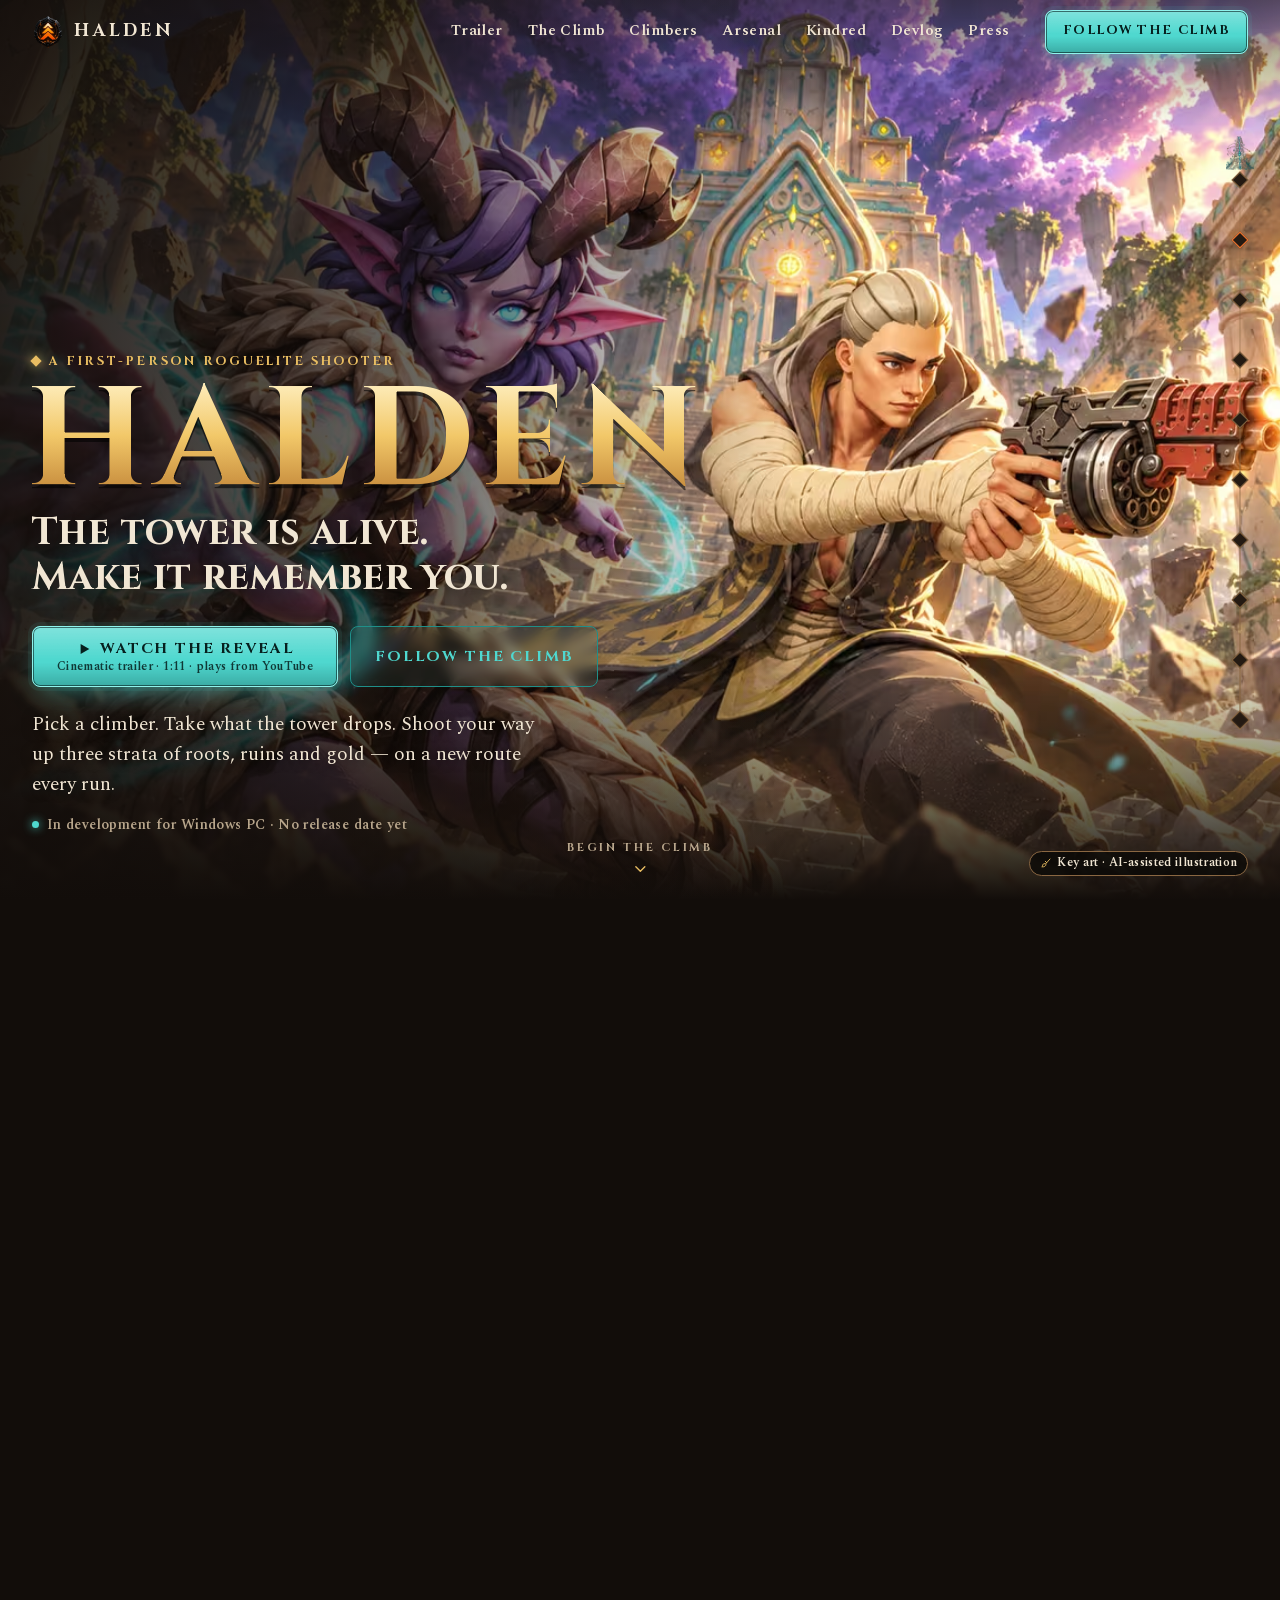
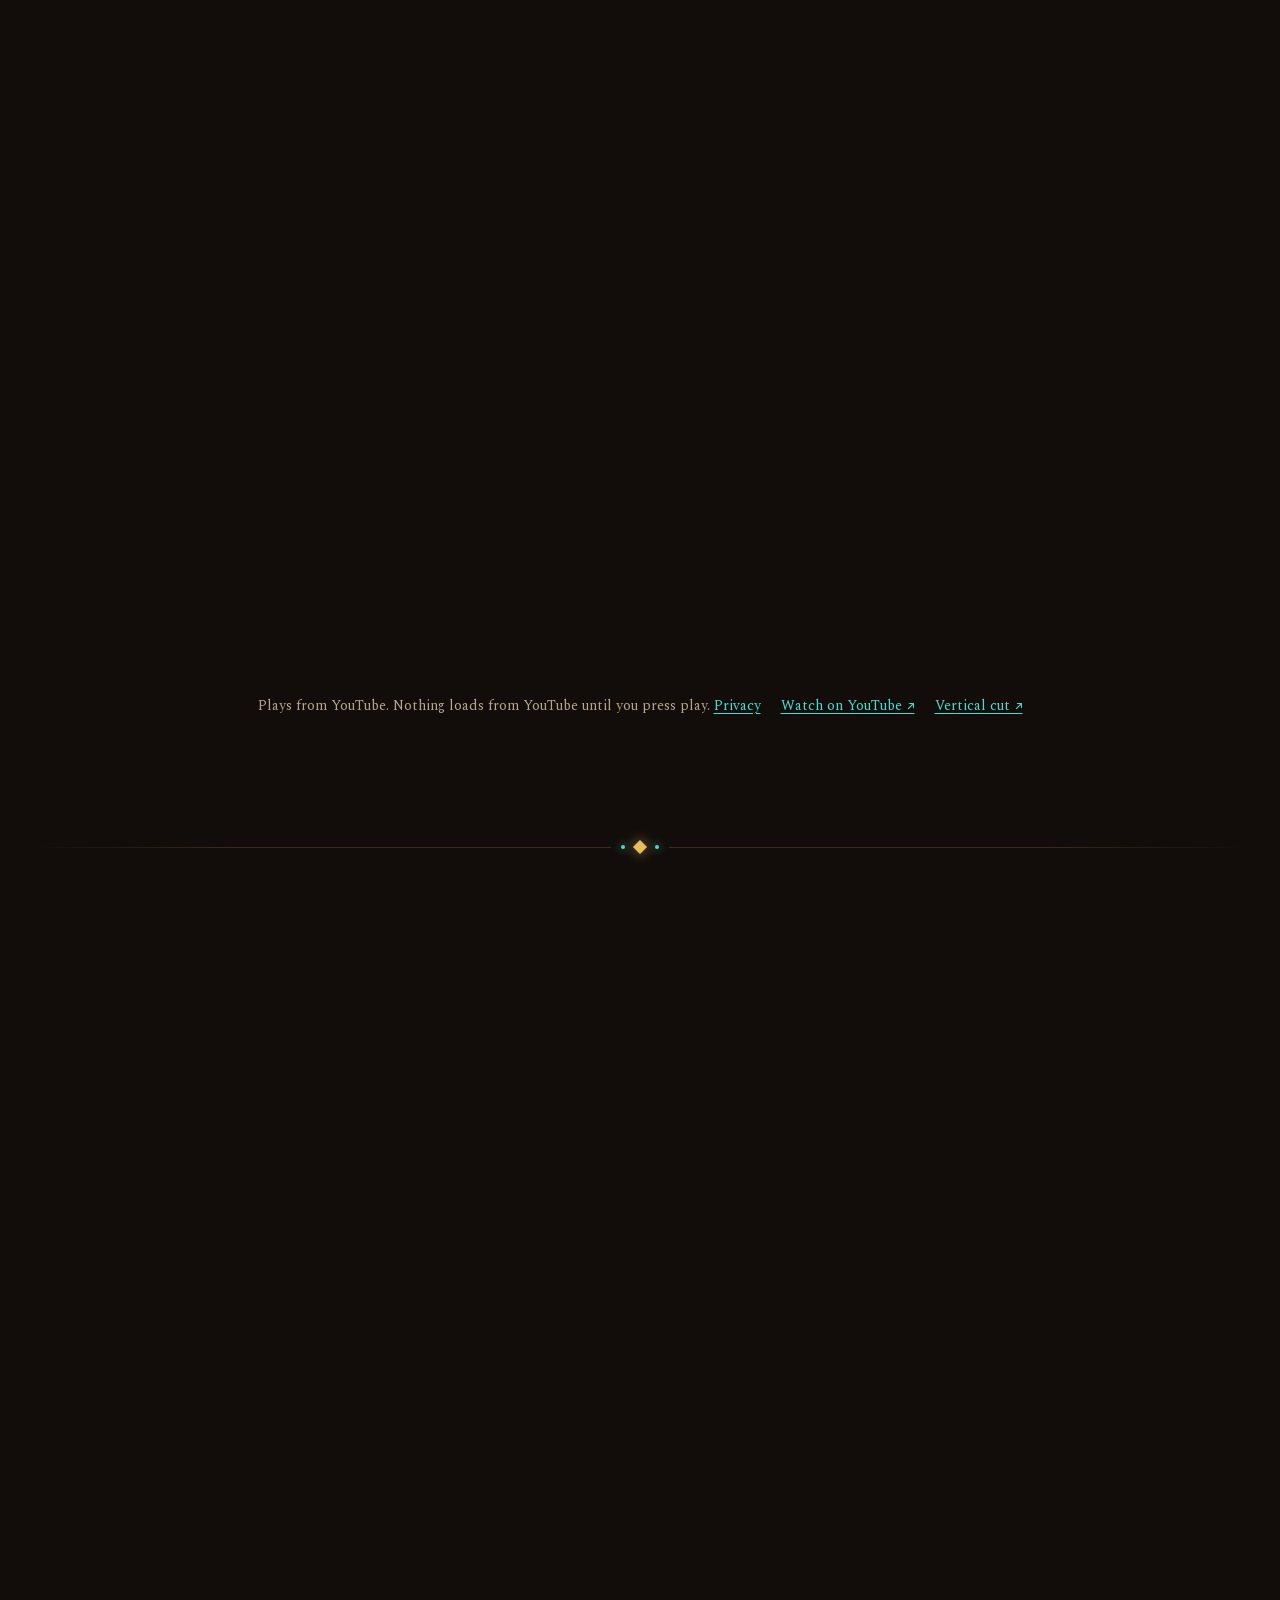
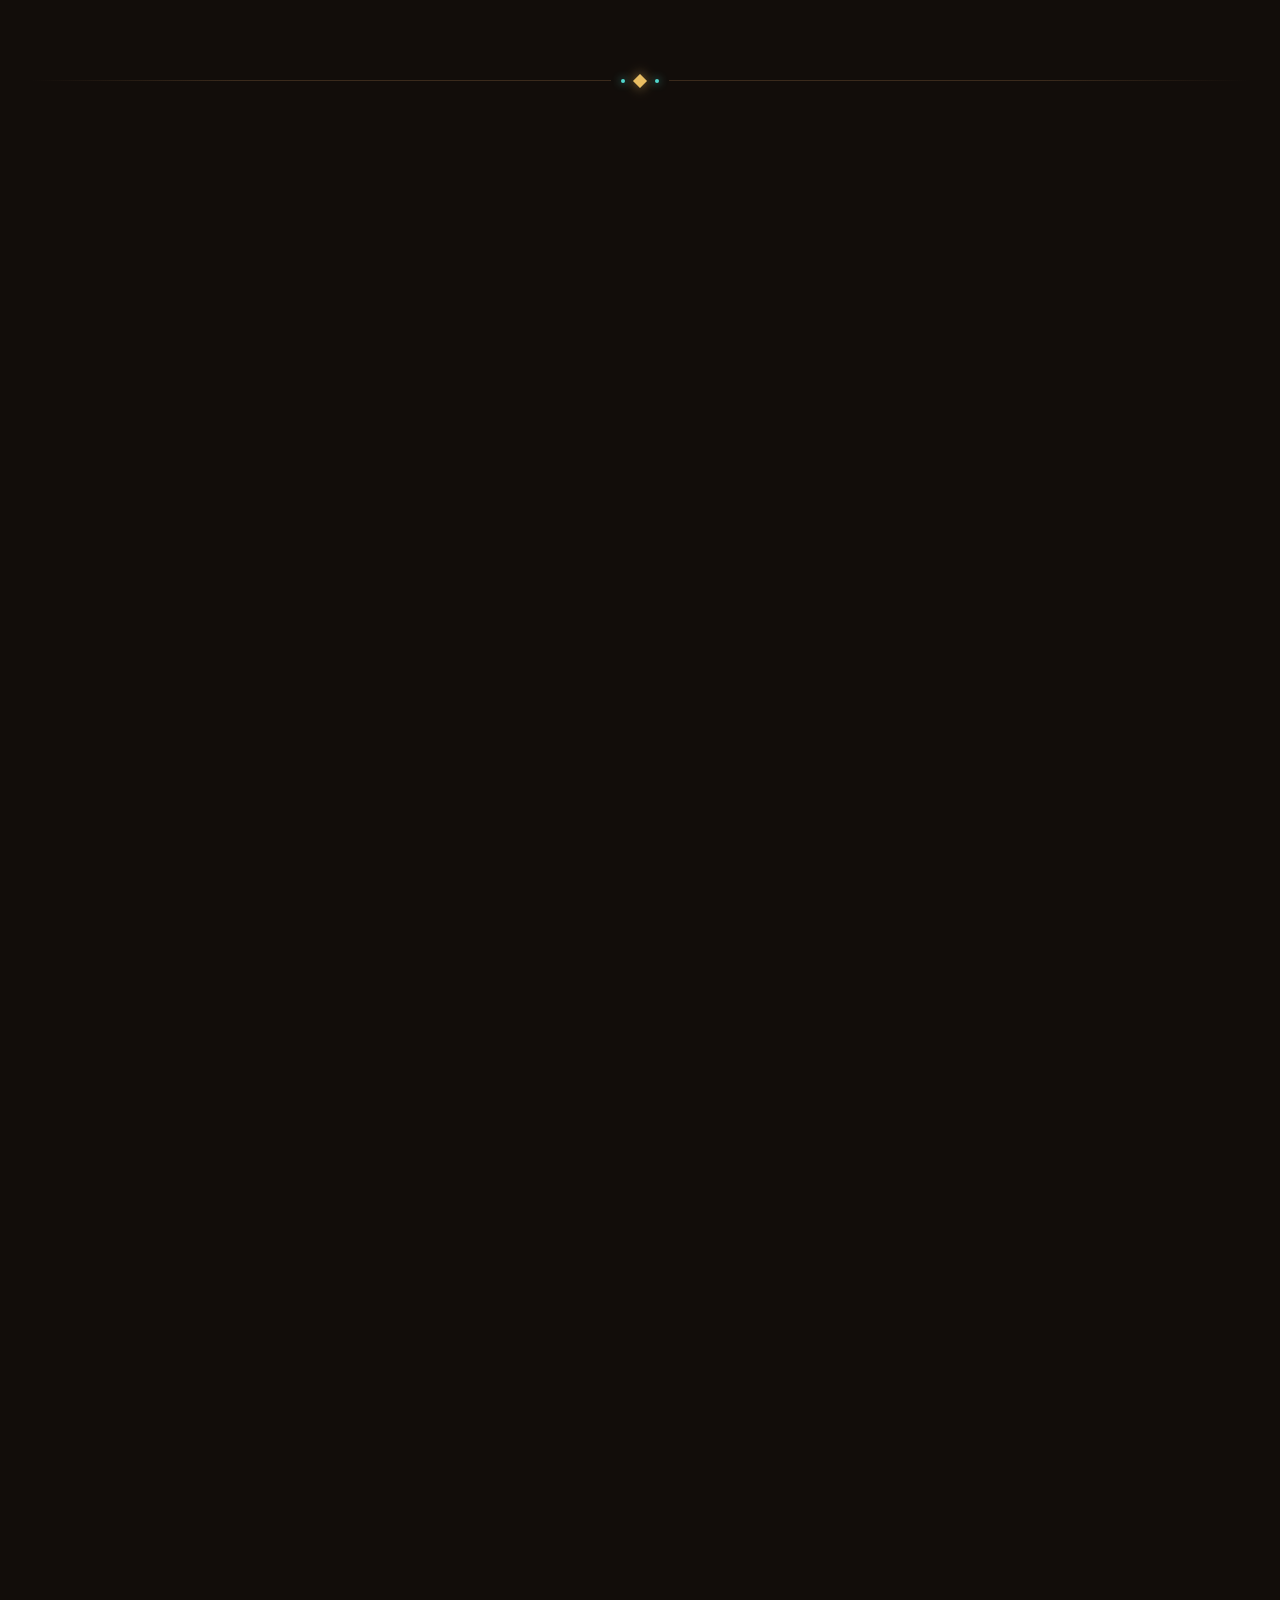
==== commit 13a2a2ce: "HALDEN website v2.1: painted art replaces every in-engine model render Kindred (8; Kit, Tinker, Acol" ====
--- a/index.html
+++ b/index.html
@@ -330,7 +330,6 @@
 <source type="image/avif" srcset="/assets/img/halden-hero-bastion-388.avif 388w, /assets/img/halden-hero-bastion-582.avif 582w" sizes="(min-width: 64rem) 220px, 40vw">
 <img src="/assets/img/halden-hero-bastion-582.webp" srcset="/assets/img/halden-hero-bastion-388.webp 388w, /assets/img/halden-hero-bastion-582.webp 582w" sizes="(min-width: 64rem) 220px, 40vw" width="582" height="900" alt="Bastion, a skeletal wizard in a blue and gold robe, a green spark in one hand." loading="lazy" decoding="async">
 </picture>
-            <figcaption class="chip figure-chip"><svg class="ico" aria-hidden="true" focusable="false"><use href="#i-brush"></use></svg><span>AI-assisted illustration</span></figcaption>
           </figure>
           <div class="hero-card__body">
             <p class="hero-card__title">The Bulwark</p>
@@ -347,7 +346,6 @@
 <source type="image/avif" srcset="/assets/img/halden-hero-cinder-278.avif 278w, /assets/img/halden-hero-cinder-416.avif 416w" sizes="(min-width: 64rem) 220px, 40vw">
 <img src="/assets/img/halden-hero-cinder-416.webp" srcset="/assets/img/halden-hero-cinder-278.webp 278w, /assets/img/halden-hero-cinder-416.webp 416w" sizes="(min-width: 64rem) 220px, 40vw" width="416" height="900" alt="Cinder, a bandaged young fighter in a sleeveless hooded coat, a small flame in his hand." loading="lazy" decoding="async">
 </picture>
-            <figcaption class="chip figure-chip"><svg class="ico" aria-hidden="true" focusable="false"><use href="#i-brush"></use></svg><span>AI-assisted illustration</span></figcaption>
           </figure>
           <div class="hero-card__body">
             <p class="hero-card__title">The Pyro</p>
@@ -364,7 +362,6 @@
 <source type="image/avif" srcset="/assets/img/halden-hero-lysa-244.avif 244w, /assets/img/halden-hero-lysa-366.avif 366w" sizes="(min-width: 64rem) 220px, 40vw">
 <img src="/assets/img/halden-hero-lysa-366.webp" srcset="/assets/img/halden-hero-lysa-244.webp 244w, /assets/img/halden-hero-lysa-366.webp 366w" sizes="(min-width: 64rem) 220px, 40vw" width="366" height="900" alt="Lysa, a purple-skinned horned climber in a feathered mantle, a cyan spark at her fingertips." loading="lazy" decoding="async">
 </picture>
-            <figcaption class="chip figure-chip"><svg class="ico" aria-hidden="true" focusable="false"><use href="#i-brush"></use></svg><span>AI-assisted illustration</span></figcaption>
           </figure>
           <div class="hero-card__body">
             <p class="hero-card__title">The Conduit</p>
@@ -381,7 +378,6 @@
 <source type="image/avif" srcset="/assets/img/halden-hero-vesper-306.avif 306w, /assets/img/halden-hero-vesper-459.avif 459w" sizes="(min-width: 64rem) 220px, 40vw">
 <img src="/assets/img/halden-hero-vesper-459.webp" srcset="/assets/img/halden-hero-vesper-306.webp 306w, /assets/img/halden-hero-vesper-459.webp 459w" sizes="(min-width: 64rem) 220px, 40vw" width="459" height="900" alt="Vesper, a silver-haired woman in a grey-green wrap, a violet glow cupped between her hands." loading="lazy" decoding="async">
 </picture>
-            <figcaption class="chip figure-chip"><svg class="ico" aria-hidden="true" focusable="false"><use href="#i-brush"></use></svg><span>AI-assisted illustration</span></figcaption>
           </figure>
           <div class="hero-card__body">
             <p class="hero-card__title">The Alchemist</p>
@@ -420,7 +416,6 @@
 <source type="image/webp" srcset="/assets/img/halden-weapon-kitsune-400.webp 400w, /assets/img/halden-weapon-kitsune-640.webp 640w" sizes="(min-width: 64rem) 22vw, 46vw">
 <img src="/assets/img/halden-weapon-kitsune-640.jpg" srcset="/assets/img/halden-weapon-kitsune-400.jpg 400w, /assets/img/halden-weapon-kitsune-640.jpg 640w" sizes="(min-width: 64rem) 22vw, 46vw" width="640" height="480" alt="Kitsune, a red and black hand cannon with a fox mask on the frame." loading="lazy" decoding="async">
 </picture>
-          <figcaption class="chip figure-chip"><svg class="ico" aria-hidden="true" focusable="false"><use href="#i-compass"></use></svg><span>Concept art · AI-assisted</span></figcaption>
         </figure>
         <div class="weapon__body">
           <h3>Kitsune</h3>
@@ -435,7 +430,6 @@
 <source type="image/webp" srcset="/assets/img/halden-weapon-kamaitachi-400.webp 400w, /assets/img/halden-weapon-kamaitachi-640.webp 640w" sizes="(min-width: 64rem) 22vw, 46vw">
 <img src="/assets/img/halden-weapon-kamaitachi-640.jpg" srcset="/assets/img/halden-weapon-kamaitachi-400.jpg 400w, /assets/img/halden-weapon-kamaitachi-640.jpg 640w" sizes="(min-width: 64rem) 22vw, 46vw" width="640" height="480" alt="Kamaitachi, three curved sickle blades joined at a bronze ring." loading="lazy" decoding="async">
 </picture>
-          <figcaption class="chip figure-chip"><svg class="ico" aria-hidden="true" focusable="false"><use href="#i-compass"></use></svg><span>Concept art · AI-assisted</span></figcaption>
         </figure>
         <div class="weapon__body">
           <h3>Kamaitachi</h3>
@@ -450,7 +444,6 @@
 <source type="image/webp" srcset="/assets/img/halden-weapon-bishamon-400.webp 400w, /assets/img/halden-weapon-bishamon-640.webp 640w" sizes="(min-width: 64rem) 22vw, 46vw">
 <img src="/assets/img/halden-weapon-bishamon-640.jpg" srcset="/assets/img/halden-weapon-bishamon-400.jpg 400w, /assets/img/halden-weapon-bishamon-640.jpg 640w" sizes="(min-width: 64rem) 22vw, 46vw" width="640" height="480" alt="Bishamon, a long war hammer with a demon-faced stone head." loading="lazy" decoding="async">
 </picture>
-          <figcaption class="chip figure-chip"><svg class="ico" aria-hidden="true" focusable="false"><use href="#i-compass"></use></svg><span>Concept art · AI-assisted</span></figcaption>
         </figure>
         <div class="weapon__body">
           <h3>Bishamon</h3>
@@ -465,7 +458,6 @@
 <source type="image/webp" srcset="/assets/img/halden-weapon-raijin-400.webp 400w, /assets/img/halden-weapon-raijin-640.webp 640w" sizes="(min-width: 64rem) 22vw, 46vw">
 <img src="/assets/img/halden-weapon-raijin-640.jpg" srcset="/assets/img/halden-weapon-raijin-400.jpg 400w, /assets/img/halden-weapon-raijin-640.jpg 640w" sizes="(min-width: 64rem) 22vw, 46vw" width="640" height="480" alt="Raijin, a slender bow of glowing ember-red wood." loading="lazy" decoding="async">
 </picture>
-          <figcaption class="chip figure-chip"><svg class="ico" aria-hidden="true" focusable="false"><use href="#i-compass"></use></svg><span>Concept art · AI-assisted</span></figcaption>
         </figure>
         <div class="weapon__body">
           <h3>Raijin</h3>
@@ -480,7 +472,6 @@
 <source type="image/webp" srcset="/assets/img/halden-weapon-chochin-400.webp 400w, /assets/img/halden-weapon-chochin-640.webp 640w" sizes="(min-width: 64rem) 22vw, 46vw">
 <img src="/assets/img/halden-weapon-chochin-640.jpg" srcset="/assets/img/halden-weapon-chochin-400.jpg 400w, /assets/img/halden-weapon-chochin-640.jpg 640w" sizes="(min-width: 64rem) 22vw, 46vw" width="640" height="480" alt="Chochin, an open book bound in red leather with a glowing lantern at its spine." loading="lazy" decoding="async">
 </picture>
-          <figcaption class="chip figure-chip"><svg class="ico" aria-hidden="true" focusable="false"><use href="#i-compass"></use></svg><span>Concept art · AI-assisted</span></figcaption>
         </figure>
         <div class="weapon__body">
           <h3>Chochin</h3>
@@ -495,7 +486,6 @@
 <source type="image/webp" srcset="/assets/img/halden-weapon-kagero-400.webp 400w, /assets/img/halden-weapon-kagero-640.webp 640w" sizes="(min-width: 64rem) 22vw, 46vw">
 <img src="/assets/img/halden-weapon-kagero-640.jpg" srcset="/assets/img/halden-weapon-kagero-400.jpg 400w, /assets/img/halden-weapon-kagero-640.jpg 640w" sizes="(min-width: 64rem) 22vw, 46vw" width="640" height="480" alt="Kagero, a round chakram of violet blades around a leather grip." loading="lazy" decoding="async">
 </picture>
-          <figcaption class="chip figure-chip"><svg class="ico" aria-hidden="true" focusable="false"><use href="#i-compass"></use></svg><span>Concept art · AI-assisted</span></figcaption>
         </figure>
         <div class="weapon__body">
           <h3>Kagero</h3>
@@ -510,7 +500,6 @@
 <source type="image/webp" srcset="/assets/img/halden-weapon-tsukuyomi-400.webp 400w, /assets/img/halden-weapon-tsukuyomi-640.webp 640w" sizes="(min-width: 64rem) 22vw, 46vw">
 <img src="/assets/img/halden-weapon-tsukuyomi-640.jpg" srcset="/assets/img/halden-weapon-tsukuyomi-400.jpg 400w, /assets/img/halden-weapon-tsukuyomi-640.jpg 640w" sizes="(min-width: 64rem) 22vw, 46vw" width="640" height="480" alt="Tsukuyomi no Te, a white and violet cannon with a wide barrel." loading="lazy" decoding="async">
 </picture>
-          <figcaption class="chip figure-chip"><svg class="ico" aria-hidden="true" focusable="false"><use href="#i-compass"></use></svg><span>Concept art · AI-assisted</span></figcaption>
         </figure>
         <div class="weapon__body">
           <h3>Tsukuyomi no Te</h3>
@@ -525,7 +514,6 @@
 <source type="image/webp" srcset="/assets/img/halden-weapon-byakko-400.webp 400w, /assets/img/halden-weapon-byakko-640.webp 640w" sizes="(min-width: 64rem) 22vw, 46vw">
 <img src="/assets/img/halden-weapon-byakko-640.jpg" srcset="/assets/img/halden-weapon-byakko-400.jpg 400w, /assets/img/halden-weapon-byakko-640.jpg 640w" sizes="(min-width: 64rem) 22vw, 46vw" width="640" height="480" alt="Byakko, a long polearm with a jagged silver blade." loading="lazy" decoding="async">
 </picture>
-          <figcaption class="chip figure-chip"><svg class="ico" aria-hidden="true" focusable="false"><use href="#i-compass"></use></svg><span>Concept art · AI-assisted</span></figcaption>
         </figure>
         <div class="weapon__body">
           <h3>Byakko</h3>
@@ -657,7 +645,7 @@
           <p class="whisper whisper--ally">Three drums, one heart. Shoot on the beat.</p>
         </li>
       </ul>
-      <figcaption><span class="chip"><svg class="ico" aria-hidden="true" focusable="false"><use href="#i-camera"></use></svg><span>Rendered from the in-game models</span></span></figcaption>
+      <figcaption><span class="chip"><svg class="ico" aria-hidden="true" focusable="false"><use href="#i-brush"></use></svg><span>Kindred art · AI-assisted illustration</span></span></figcaption>
     </figure>
   </div>
 </section><section id="antibodies" class="section" aria-labelledby="antibodies-title" data-theme-section="foe">
@@ -672,13 +660,13 @@
       <figure class="fig"><picture>
 <source type="image/avif" srcset="/assets/img/halden-boss-768.avif 768w, /assets/img/halden-boss-1280.avif 1280w, /assets/img/halden-boss-1920.avif 1920w" sizes="(min-width: 64rem) 50vw, 100vw">
 <source type="image/webp" srcset="/assets/img/halden-boss-768.webp 768w, /assets/img/halden-boss-1280.webp 1280w, /assets/img/halden-boss-1920.webp 1920w" sizes="(min-width: 64rem) 50vw, 100vw">
-<img src="/assets/img/halden-boss-1280.jpg" srcset="/assets/img/halden-boss-768.jpg 768w, /assets/img/halden-boss-1280.jpg 1280w, /assets/img/halden-boss-1920.jpg 1920w" sizes="(min-width: 64rem) 50vw, 100vw" width="1920" height="1080" alt="In-engine: a giant skeleton, its bones cracked with molten orange light, roars beneath a violet sky." loading="lazy" decoding="async">
-</picture><figcaption class="chip figure-chip"><svg class="ico" aria-hidden="true" focusable="false"><use href="#i-camera"></use></svg><span>In-engine · development build · Sept 2026</span></figcaption></figure>
+<img src="/assets/img/halden-boss-1280.jpg" srcset="/assets/img/halden-boss-768.jpg 768w, /assets/img/halden-boss-1280.jpg 1280w, /assets/img/halden-boss-1920.jpg 1920w" sizes="(min-width: 64rem) 50vw, 100vw" width="1920" height="1080" alt="Illustration: the Spider Queen, a towering spider-bodied matriarch, rises in a crimson brood cavern." loading="lazy" decoding="async">
+</picture><figcaption class="chip figure-chip"><svg class="ico" aria-hidden="true" focusable="false"><use href="#i-brush"></use></svg><span>Illustration · AI-assisted</span></figcaption></figure>
       <figure class="fig"><picture>
 <source type="image/avif" srcset="/assets/img/halden-golem-768.avif 768w, /assets/img/halden-golem-1280.avif 1280w" sizes="(min-width: 64rem) 25vw, 100vw">
 <source type="image/webp" srcset="/assets/img/halden-golem-768.webp 768w, /assets/img/halden-golem-1280.webp 1280w" sizes="(min-width: 64rem) 25vw, 100vw">
-<img src="/assets/img/halden-golem-1280.jpg" srcset="/assets/img/halden-golem-768.jpg 768w, /assets/img/halden-golem-1280.jpg 1280w" sizes="(min-width: 64rem) 25vw, 100vw" width="1280" height="720" alt="In-engine: a bone golem lunges forward in front of overgrown temple ruins." loading="lazy" decoding="async">
-</picture><figcaption class="chip figure-chip"><svg class="ico" aria-hidden="true" focusable="false"><use href="#i-camera"></use></svg><span>In-engine · development build · Sept 2026</span></figcaption></figure>
+<img src="/assets/img/halden-golem-1280.jpg" srcset="/assets/img/halden-golem-768.jpg 768w, /assets/img/halden-golem-1280.jpg 1280w" sizes="(min-width: 64rem) 25vw, 100vw" width="1280" height="720" alt="Illustration: a bone golem in horned skull armour stands in overgrown temple ruins." loading="lazy" decoding="async">
+</picture><figcaption class="chip figure-chip"><svg class="ico" aria-hidden="true" focusable="false"><use href="#i-brush"></use></svg><span>Illustration · AI-assisted</span></figcaption></figure>
     </div>
     <div class="ab-row">
       <div data-reveal>
@@ -715,8 +703,8 @@
     <figure class="fig coop__fig" data-reveal><picture>
 <source type="image/avif" srcset="/assets/img/halden-coop-768.avif 768w, /assets/img/halden-coop-1280.avif 1280w, /assets/img/halden-coop-1920.avif 1920w" sizes="(min-width: 64rem) 55vw, 100vw">
 <source type="image/webp" srcset="/assets/img/halden-coop-768.webp 768w, /assets/img/halden-coop-1280.webp 1280w, /assets/img/halden-coop-1920.webp 1920w" sizes="(min-width: 64rem) 55vw, 100vw">
-<img src="/assets/img/halden-coop-1280.jpg" srcset="/assets/img/halden-coop-768.jpg 768w, /assets/img/halden-coop-1280.jpg 1280w, /assets/img/halden-coop-1920.jpg 1920w" sizes="(min-width: 64rem) 55vw, 100vw" width="1920" height="1080" alt="In-engine: the four climbers stand together on a temple stairway." loading="lazy" decoding="async">
-</picture><figcaption class="chip figure-chip"><svg class="ico" aria-hidden="true" focusable="false"><use href="#i-camera"></use></svg><span>In-engine · development build · Sept 2026</span></figcaption></figure>
+<img src="/assets/img/halden-coop-1280.jpg" srcset="/assets/img/halden-coop-768.jpg 768w, /assets/img/halden-coop-1280.jpg 1280w, /assets/img/halden-coop-1920.jpg 1920w" sizes="(min-width: 64rem) 55vw, 100vw" width="1920" height="1080" alt="Illustration: the four climbers fight side by side on a white-and-gold stairway." loading="lazy" decoding="async">
+</picture><figcaption class="chip figure-chip"><svg class="ico" aria-hidden="true" focusable="false"><use href="#i-brush"></use></svg><span>Illustration · AI-assisted</span></figcaption></figure>
   </div>
 </section><section id="gallery" class="section" aria-labelledby="gallery-title" data-theme-section="ember">
   <div class="wrap">
--- a/assets/css/site.99b9d45f.css
+++ b/assets/css/site.99b9d45f.css
@@ -1,3 +1,5 @@
 @layer reset,tokens,base,layout,components,themes,motion,utilities;@font-face{font-family:"Cinzel";src:url(/assets/fonts/cinzel-700.woff2) format("woff2");font-weight:700;font-style:normal;font-display:swap}@font-face{font-family:"Cinzel";src:url(/assets/fonts/cinzel-400.woff2) format("woff2");font-weight:400;font-style:normal;font-display:swap}@font-face{font-family:"Spectral";src:url(/assets/fonts/spectral-400.woff2) format("woff2");font-weight:400;font-style:normal;font-display:swap}@font-face{font-family:"Spectral";src:url(/assets/fonts/spectral-600.woff2) format("woff2");font-weight:600;font-style:normal;font-display:swap}@font-face{font-family:"Spectral Fallback";src:local("Georgia");size-adjust:100%;ascent-override:105.9%;descent-override:46.3%;line-gap-override:0%}@font-face{font-family:"Cinzel Fallback";src:local("Georgia Bold"),local("Georgia");font-weight:700;size-adjust:106.2%;ascent-override:91.9%;descent-override:35%;line-gap-override:0%}@property --bg{syntax:"<color>";inherits:true;initial-value:#120d0a}@property --haze{syntax:"<color>";inherits:true;initial-value:#2a1a10}@property --climb{syntax:"<number>";inherits:true;initial-value:0}@layer reset{*,*::before,*::after{box-sizing:border-box}html{-webkit-text-size-adjust:100%;text-size-adjust:100%}body,h1,h2,h3,h4,p,figure,blockquote,dl,dd,ul,ol{margin:0}ul[role=list],ol[role=list],.list-reset{list-style:none;padding:0}img,picture,svg,video,iframe{display:block;max-width:100%}img{height:auto}input,button,textarea,select{font:inherit;color:inherit}button{cursor:pointer;background:none;border:0;padding:0}a{color:inherit}}@layer tokens{:root{color-scheme:dark;--bg:#120d0a;--bg-2:#1a130e;--bg-3:#241a12;--ink:#f1e6d3;--muted:#b8a68c;--gold:#e8bd62;--line:#8a6742;--line-faint:#3a2a1c;--ally:#4fd8cf;--ally-ink:#06201e;--ally-deep:#1f8f89;--focus:#7ff0e8;--foe:#ff7a2f;--foe-red:#e2442f;--ichor-a:#ffb347;--ichor-b:#ffd27a;--haze:#2a1a10;--accent:var(--gold);--font-display:"Cinzel","Cinzel Fallback",Georgia,serif;--font-body:"Spectral","Spectral Fallback",Georgia,serif;--wrap:min(100% - 2rem,76rem);--header-h:64px;--dock-h:72px;--radius:14px;--snap:cubic-bezier(.2,1.6,.4,1);--anticipate:cubic-bezier(.5,0,.9,.4);--ease-out:cubic-bezier(.2,.8,.2,1);--t-press:70ms;--t-hover:140ms;--t-reveal:320ms;--gold-grad:linear-gradient(180deg,#fff1c4 0%,#f2c869 45%,#b9792f 100%);--shadow-1:0 1px 0 rgba(255,236,200,.05) inset,0 18px 40px -18px rgba(0,0,0,.8)}}@layer base{html{scroll-padding-top:calc(var(--header-h) + 8px);background:#0b0806}body{background-color:var(--bg);color:var(--ink);font-family:var(--font-body);font-weight:400;font-size:clamp(1.0625rem,1rem + .3vw,1.1875rem);line-height:1.6;font-variant-numeric:lining-nums;-webkit-font-smoothing:antialiased;text-rendering:optimizeLegibility;transition:--bg 600ms ease,--haze 600ms ease;overflow-x:clip;min-height:100vh}body::before{content:"";position:fixed;inset:0;z-index:-1;pointer-events:none;background:radial-gradient(120% 70% at 50% 0%,var(--haze) 0%,transparent 62%),radial-gradient(90% 60% at 50% 110%,color-mix(in srgb,var(--haze) 60%,transparent) 0%,transparent 70%)}h1,h2,h3,h4{font-family:var(--font-display);font-weight:700;line-height:1.1;text-wrap:balance}h2{font-size:clamp(2rem,1.2rem + 3.2vw,3.75rem);letter-spacing:.02em;color:var(--ink)}h3{font-size:clamp(1.35rem,1.1rem + 1vw,1.9rem);letter-spacing:.02em}p{text-wrap:pretty}a{color:var(--ally);text-decoration-thickness:1px;text-underline-offset:.18em}a:hover{color:var(--focus)}strong{font-weight:600;color:var(--ink)}:focus-visible{outline:3px solid var(--focus);outline-offset:3px;border-radius:4px}::selection{background:rgba(79,216,207,.35);color:#fff}.num{font-variant-numeric:lining-nums tabular-nums}}@layer layout{.wrap{width:var(--wrap);margin-inline:auto}.narrow{max-width:62ch}.section{position:relative;padding-block:clamp(4.5rem,3rem + 6vw,8.5rem);content-visibility:auto;contain-intrinsic-size:auto 900px}.section--tight{padding-block:clamp(3rem,2rem + 4vw,5rem)}.section__head{max-width:46rem;margin-bottom:clamp(2rem,1.5rem + 2vw,3.25rem)}.section__head--center{margin-inline:auto;text-align:center;max-width:60rem}.section__head--center>p:not(.eyebrow){max-width:62ch;margin-inline:auto}.section__head--center .whisper{justify-content:center}.section__head>* + *{margin-top:1rem}.section__head h2{margin-top:.6rem}.prose>* + *{margin-top:1.1em}.prose p{max-width:62ch}.split{display:grid;gap:clamp(2rem,1rem + 4vw,4.5rem);align-items:center}@media (min-width:64rem){.split{grid-template-columns:repeat(2,minmax(0,1fr))}.split--5-7{grid-template-columns:minmax(0,5fr) minmax(0,7fr)}.split--7-5{grid-template-columns:minmax(0,7fr) minmax(0,5fr)}}.page-head{padding-block:clamp(3rem,2rem + 5vw,6rem) clamp(1.5rem,1rem + 2vw,2.5rem)}.page-head h1{font-size:clamp(2.6rem,1.6rem + 4.4vw,5rem);letter-spacing:.04em}.page-head .sub{color:var(--muted);margin-top:.9rem;max-width:62ch}}@layer components{.skip{position:absolute;left:1rem;top:-100px;z-index:100;background:var(--ally);color:var(--ally-ink);padding:.7rem 1rem;border-radius:8px;font-weight:600;text-decoration:none}.skip:focus{top:.75rem}.sprite{position:absolute;width:0;height:0;overflow:hidden}.ico{width:1em;height:1em;flex:none;fill:none;stroke:currentColor;stroke-width:1.8;stroke-linecap:round;stroke-linejoin:round}.ico--fill{fill:currentColor;stroke:none}.eyebrow{font-family:var(--font-display);font-weight:700;font-size:.78rem;letter-spacing:.22em;text-transform:uppercase;color:var(--accent);display:flex;align-items:center;gap:.75em}.eyebrow::before{content:"";width:8px;height:8px;background:currentColor;transform:rotate(45deg);flex:none;box-shadow:0 0 12px currentColor}.section__head--center .eyebrow{justify-content:center}.whisper{font-family:var(--font-display);font-weight:400;font-size:clamp(1.05rem,.9rem + .6vw,1.35rem);letter-spacing:.06em;text-transform:uppercase;color:var(--foe);display:flex;align-items:flex-start;gap:.65em;line-height:1.35;text-shadow:0 0 18px rgba(255,122,47,.35)}.whisper .vein{width:14px;height:20px;flex:none;margin-top:.12em;color:var(--foe)}.whisper--ally{color:var(--ally);text-shadow:0 0 16px rgba(79,216,207,.3);font-size:.95rem}.muted{color:var(--muted)}.small{font-size:.875rem}.footnote{color:var(--muted);font-size:.875rem;margin-top:1.75rem;display:flex;gap:.5em;align-items:center}.footnote::before{content:"";width:6px;height:6px;transform:rotate(45deg);background:var(--line);flex:none}.btn{--b-bg:transparent;--b-ink:var(--ally);--b-bd:var(--ally-deep);position:relative;isolation:isolate;overflow:hidden;display:inline-flex;flex-direction:column;align-items:center;justify-content:center;gap:.15rem;min-height:48px;padding:.8rem 1.5rem;border-radius:8px;background:var(--b-bg);color:var(--b-ink);border:1px solid var(--b-bd);font-family:var(--font-display);font-weight:700;font-size:.95rem;letter-spacing:.12em;text-transform:uppercase;line-height:1.15;text-decoration:none;text-align:center;white-space:nowrap;transition:transform var(--t-hover) var(--snap),box-shadow var(--t-hover) ease,background-color var(--t-hover) ease,color var(--t-hover) ease}.btn:hover{color:var(--b-ink)}.btn--primary{--b-bg:var(--ally);--b-ink:var(--ally-ink);--b-bd:#8ff3ec;background-image:linear-gradient(180deg,rgba(255,255,255,.28),rgba(255,255,255,0) 55%),linear-gradient(0deg,rgba(0,40,38,.25),transparent 40%);box-shadow:0 0 0 1px rgba(6,32,30,.6) inset,0 10px 28px -10px rgba(79,216,207,.65),0 0 0 4px rgba(79,216,207,.08)}.btn--ghost{--b-bg:rgba(79,216,207,.06);background-color:var(--b-bg);backdrop-filter:blur(6px)}.btn--ghost:hover{--b-bg:rgba(79,216,207,.16)}.btn--sm{min-height:44px;padding:.55rem 1.05rem;font-size:.8rem}.btn__main{display:inline-flex;align-items:center;gap:.55em}.btn__sub{font-family:var(--font-body);font-weight:600;font-size:.75rem;letter-spacing:.03em;text-transform:none;opacity:.86}.btn .ico{width:1.05em;height:1.05em}.btn::after{content:"";position:absolute;inset:-2px;z-index:-1;background:linear-gradient(115deg,transparent 30%,rgba(255,255,255,.35) 50%,transparent 70%);transform:translateX(-130%);pointer-events:none}.btn-row{display:flex;flex-wrap:wrap;gap:.75rem;align-items:stretch}.chip{display:inline-flex;align-items:center;gap:.45em;font-family:var(--font-body);font-weight:600;font-size:.75rem;letter-spacing:.03em;line-height:1.2;color:var(--ink);background:rgba(10,8,6,.78);border:1px solid var(--line);border-radius:999px;padding:.32em .8em .36em}.chip .ico{width:12px;height:12px;color:var(--gold)}.figure-chip{position:absolute;top:.75rem;left:.75rem;z-index:2;max-width:calc(100% - 1.5rem)}.pill{display:inline-flex;align-items:center;gap:.5em;font-weight:600;font-size:.875rem;letter-spacing:.03em;border-radius:999px;padding:.3em .85em;border:1px solid var(--ally-deep);color:var(--ally);background:rgba(79,216,207,.08)}.tag{display:inline-flex;align-items:center;font-weight:600;font-size:.8rem;letter-spacing:.04em;padding:.15em .7em;border-radius:999px;border:1px solid currentColor}.tag--gold{color:var(--gold);border-color:rgba(232,189,98,.6)}.tag--ally{color:var(--ally);border-color:rgba(79,216,207,.55);background:rgba(79,216,207,.08)}.tag--foe{color:var(--foe);border-color:rgba(255,122,47,.6);background:rgba(255,122,47,.07)}.fig{position:relative;margin:0;border-radius:var(--radius);overflow:hidden;background:var(--bg-2);border:1px solid var(--line-faint);box-shadow:0 30px 60px -30px rgba(0,0,0,.85)}.fig img{width:100%;height:100%;object-fit:cover}.fig--16x9{aspect-ratio:16/9}.plate{position:relative;background-color:var(--bg-2);background-image:url(/assets/img/halden-leather-800.webp);background-size:400px auto;background-blend-mode:soft-light;border:1px solid var(--line-faint);border-radius:12px;box-shadow:var(--shadow-1)}.plate::before{content:"";position:absolute;inset:0;border-radius:inherit;background:linear-gradient(180deg,rgba(255,236,200,.04),transparent 40%);pointer-events:none}.frame{border:22px solid transparent;border-image:url(/assets/img/halden-plate-1086.webp) 81 fill / 22px stretch;background:none;border-radius:0;box-shadow:none}.frame::before{display:none}.site-header{position:sticky;top:0;z-index:60;height:var(--header-h);background:rgba(18,13,10,.97);border-bottom:1px solid var(--line-faint);transition:background-color 220ms ease,border-color 220ms ease}.site-header__inner{height:100%;display:flex;align-items:center;gap:1.25rem}.brand{display:inline-flex;align-items:center;gap:.6rem;text-decoration:none;color:var(--ink);margin-right:auto;min-height:44px}.brand img{width:32px;height:32px}.brand__word{font-family:var(--font-display);font-weight:700;font-size:1.1rem;letter-spacing:.18em;padding-left:.05em}.brand:hover{color:var(--gold)}.nav-panel{display:flex;align-items:center;gap:1.5rem}.nav ul{display:flex;gap:.15rem;list-style:none;padding:0;margin:0}.nav a{display:inline-flex;align-items:center;min-height:44px;padding:0 .7rem;color:var(--ink);text-decoration:none;font-weight:600;font-size:.95rem;letter-spacing:.03em;border-radius:6px;position:relative}.nav a::after{content:"";position:absolute;left:.7rem;right:.7rem;bottom:8px;height:2px;background:var(--ally);transform:scaleX(0);transform-origin:left;transition:transform var(--t-hover) var(--snap)}.nav a:hover{color:var(--ally)}.nav a:hover::after,.nav a[aria-current]::after{transform:scaleX(1)}.nav a[aria-current]{color:var(--ally)}.menu-btn{display:none;min-height:44px;min-width:44px;padding:0 .9rem;border:1px solid var(--line);border-radius:8px;color:var(--ink);font-family:var(--font-display);font-weight:700;font-size:.8rem;letter-spacing:.14em;text-transform:uppercase;align-items:center;gap:.5rem}.menu-btn .ico{width:18px;height:18px}@media (min-width:64rem){.page-home .site-header{background:transparent;border-color:transparent}.page-home .site-header.is-solid{background:rgba(18,13,10,.84);border-color:var(--line-faint);-webkit-backdrop-filter:blur(8px);backdrop-filter:blur(8px)}@supports not ((backdrop-filter:blur(8px)) or (-webkit-backdrop-filter:blur(8px))){.page-home .site-header.is-solid{background:rgb(18,13,10)}}.page-home .hero{margin-top:calc(var(--header-h) * -1)}}@media (max-width:63.99rem){.js .menu-btn{display:inline-flex}.site-header__inner{gap:.75rem}.js .nav-panel{position:absolute;top:var(--header-h);left:0;right:0;display:none;flex-direction:column;align-items:stretch;gap:1rem;padding:1rem 1rem 1.5rem;background:rgb(18,13,10);border-bottom:1px solid var(--line);box-shadow:0 30px 40px -20px rgba(0,0,0,.8)}.js .nav-panel.is-open{display:flex}.js .nav ul{flex-direction:column}.js .nav a{width:100%;font-size:1.1rem;border-bottom:1px solid var(--line-faint);border-radius:0;padding:0 .25rem}.js .nav a::after{display:none}html:not(.js) .site-header{height:auto}html:not(.js) .site-header__inner{flex-wrap:wrap;padding-block:.5rem}html:not(.js) .nav ul{flex-wrap:wrap}}.spine{display:none}@media (min-width:75rem){.spine{display:block;position:fixed;right:clamp(10px,1.4vw,26px);top:50%;transform:translateY(-50%);height:60vh;width:44px;z-index:40}.spine__emblem{position:absolute;left:50%;top:-44px;transform:translateX(-50%);width:28px;height:auto;opacity:.95}.spine__track{position:absolute;left:50%;top:6px;bottom:6px;width:2px;transform:translateX(-50%);background:linear-gradient(180deg,rgba(138,103,66,.15),rgba(138,103,66,.55));border-radius:2px;overflow:hidden}.spine__fill{position:absolute;inset:0;background:linear-gradient(0deg,var(--ichor-a),var(--ichor-b));transform-origin:bottom;transform:scaleY(var(--climb));box-shadow:0 0 10px var(--ichor-a)}.spine ol{position:absolute;inset:0;margin:0;padding:0;list-style:none;display:flex;flex-direction:column-reverse;justify-content:space-between}.spine li{height:0;display:flex;align-items:center;justify-content:center}.spine a{position:relative;display:grid;place-items:center;width:44px;height:44px;flex:none;color:var(--ink);text-decoration:none}.spine a::before{content:"";width:12px;height:12px;transform:rotate(45deg);background:var(--bg-3);border:1.5px solid var(--line);transition:transform var(--t-hover) var(--snap),background-color var(--t-hover),border-color var(--t-hover),box-shadow var(--t-hover)}.spine a.is-passed::before{background:var(--ichor-a);border-color:var(--ichor-b)}.spine a.is-active::before{transform:rotate(45deg) scale(1.25);background:var(--bg);border-color:var(--ally);box-shadow:0 0 0 3px rgba(79,216,207,.3),0 0 14px rgba(79,216,207,.7)}.spine a.is-foe::before{border-color:var(--foe)}.spine a.is-foe.is-active::before{border-color:var(--foe);box-shadow:0 0 0 3px rgba(255,122,47,.3),0 0 14px rgba(255,122,47,.7)}.spine__label{position:absolute;right:46px;top:50%;transform:translate(6px,-50%);opacity:0;pointer-events:none;white-space:nowrap;font-family:var(--font-display);font-weight:700;font-size:.72rem;letter-spacing:.16em;text-transform:uppercase;padding:.4em .75em;border-radius:6px;background:rgba(10,8,6,.92);border:1px solid var(--line);color:var(--ink);transition:opacity var(--t-hover),transform var(--t-hover) var(--snap)}.spine a:hover .spine__label,.spine a:focus-visible .spine__label{opacity:1;transform:translate(0,-50%)}.spine a:focus-visible{outline-offset:-4px}}.hero{position:relative;isolation:isolate;overflow:hidden;container-type:inline-size;container-name:hero}.hero__media{position:relative;z-index:-1;overflow:hidden}.hero__media picture,.hero__media img{width:100%;height:100%}.hero__media img{object-fit:cover;object-position:58% 38%;transform-origin:58% 38%}.hero__media::after{content:"";position:absolute;inset:0;pointer-events:none}.hero__vignette{position:absolute;inset:0;pointer-events:none;box-shadow:inset 0 0 160px 30px rgba(255,126,40,.55),inset 0 0 40px 4px rgba(255,170,80,.25);opacity:.35;mix-blend-mode:screen}.hero__motes{position:absolute;inset:0;pointer-events:none;overflow:hidden}.hero__motes i{position:absolute;bottom:-12px;width:3px;height:3px;border-radius:50%;background:#ffc46b;box-shadow:0 0 6px 2px rgba(255,150,50,.75);opacity:0}.hero__chip{position:absolute;right:1rem;bottom:1rem;z-index:3}.hero__eyebrow{color:var(--gold)}.wordmark{font-size:clamp(3.5rem,1.6rem + 9vw,9rem);letter-spacing:.06em;line-height:.92;margin:.35rem 0 .2rem -.04em;white-space:nowrap;background:var(--gold-grad);-webkit-background-clip:text;background-clip:text;color:transparent;filter:drop-shadow(0 4px 0 rgba(0,0,0,.55))}.hero__hook{font-family:var(--font-display);font-weight:700;font-size:clamp(1.4rem,1rem + 2vw,2.4rem);line-height:1.18;letter-spacing:.01em;color:var(--ink);text-shadow:0 2px 18px rgba(0,0,0,.6);max-width:20ch;text-wrap:balance}.hero__ctas{margin-top:1.6rem}.hero__lede{margin-top:1.4rem;max-width:34rem;color:var(--ink);text-shadow:0 1px 12px rgba(0,0,0,.65)}.hero__status{margin-top:.8rem;color:var(--muted);font-size:.875rem;font-weight:600;letter-spacing:.03em;display:flex;align-items:center;gap:.55em}.hero__status::before{content:"";width:7px;height:7px;border-radius:50%;background:var(--ally);box-shadow:0 0 10px var(--ally);flex:none}.hero__cue{position:absolute;left:50%;bottom:1.1rem;transform:translateX(-50%);display:none;flex-direction:column;align-items:center;gap:.2rem;color:var(--muted);text-decoration:none;font-family:var(--font-display);font-weight:700;font-size:.7rem;letter-spacing:.24em;text-transform:uppercase;min-height:44px;padding:.25rem .75rem;z-index:2}.hero__cue .ico{width:18px;height:18px;color:var(--gold)}.hero__cue:hover{color:var(--ink)}@media (min-width:64rem){.hero{height:clamp(640px,100svh,980px);min-height:640px;display:flex;align-items:flex-end}.hero__media{position:absolute;inset:0}.hero__media::after{background:linear-gradient(90deg,rgba(18,13,10,.92) 0%,rgba(18,13,10,.62) 34%,transparent 62%),linear-gradient(0deg,var(--bg) 0%,rgba(18,13,10,0) 28%),linear-gradient(180deg,rgba(18,13,10,.55) 0%,rgba(18,13,10,0) 14%)}.hero__content{padding-bottom:4rem;position:relative;z-index:1}.hero__text{max-width:37rem}.hero__chip{right:max(1rem,calc((100% - 76rem)/2));bottom:1.5rem}.hero__cue{display:flex}}@media (max-width:63.99rem){.hero__media{aspect-ratio:941/1292;max-height:min(160vw,74svh);width:100%}.hero__media::after{background:linear-gradient(0deg,var(--bg) 0%,rgba(18,13,10,.85) 14%,rgba(18,13,10,0) 34%)}.hero__content{position:relative;margin-top:-110px;z-index:1;padding-bottom:3rem}.hero__chip{bottom:auto;top:.75rem;right:.75rem}.hero__ctas .btn{flex:1 1 15rem}}.divider{display:flex;align-items:center;gap:10px;width:var(--wrap);margin-inline:auto;color:var(--gold)}.divider::before,.divider::after{content:"";flex:1;height:1px;background:linear-gradient(90deg,transparent,var(--line-faint) 35%)}.divider::after{background:linear-gradient(270deg,transparent,var(--line-faint) 35%)}.divider span{width:4px;height:4px;border-radius:50%;background:var(--ally);box-shadow:0 0 8px var(--ally)}.divider b{width:10px;height:10px;background:var(--gold);transform:rotate(45deg);box-shadow:0 0 12px rgba(232,189,98,.6)}.facts{padding-block:clamp(2rem,1rem + 3vw,3.5rem) clamp(1rem,.5rem + 2vw,2rem);content-visibility:auto;contain-intrinsic-size:auto 400px}.facts__grid{display:grid;gap:1rem;grid-template-columns:repeat(2,minmax(0,1fr));list-style:none;padding:0}@media (min-width:64rem){.facts__grid{grid-template-columns:repeat(4,minmax(0,1fr));gap:1.25rem}}.fact{padding:.35rem .5rem .5rem;min-height:100%}.fact h3{font-size:clamp(1.05rem,.95rem + .45vw,1.3rem);color:var(--gold);letter-spacing:.04em;margin-bottom:.45rem}.fact p{font-size:.95rem;line-height:1.5;color:var(--ink)}.fact__ico{width:26px;height:26px;color:var(--gold);margin-bottom:.6rem;opacity:.9}@media (max-width:39.99rem){.fact p{font-size:.9rem}.fact{padding:.15rem .1rem .25rem}}.trailer__frame{position:relative;max-width:76rem;margin-inline:auto;aspect-ratio:16/9;border-radius:var(--radius);overflow:hidden;background:#000;border:1px solid var(--line);box-shadow:0 0 0 6px rgba(26,19,14,.9),0 0 0 7px var(--line-faint),0 50px 90px -40px rgba(0,0,0,.95)}.trailer__facade{position:absolute;inset:0;display:block;color:var(--ink);text-decoration:none}.trailer__facade picture,.trailer__facade img{width:100%;height:100%;object-fit:cover}.trailer__facade::after{content:"";position:absolute;inset:0;background:radial-gradient(60% 60% at 50% 42%,transparent 40%,rgba(0,0,0,.45) 100%),linear-gradient(0deg,rgba(0,0,0,.65),transparent 30%);transition:background-color var(--t-hover)}.trailer__play{position:absolute;left:50%;top:40%;z-index:2;width:96px;height:96px;margin:-48px 0 0 -48px;border-radius:50%;display:grid;place-items:center;background:rgba(6,32,30,.55);border:3px solid var(--ally);color:var(--ally);box-shadow:0 0 0 8px rgba(79,216,207,.16),0 0 40px rgba(79,216,207,.55);-webkit-backdrop-filter:blur(4px);backdrop-filter:blur(4px);transition:transform var(--t-hover) var(--snap),background-color var(--t-hover)}.trailer__play .ico{width:34px;height:34px;margin-left:6px}.trailer__label{position:absolute;left:1rem;bottom:1rem;z-index:2;display:inline-flex;align-items:center;gap:.6em;font-family:var(--font-display);font-weight:700;font-size:.9rem;letter-spacing:.14em;text-transform:uppercase;padding:.6em 1em;border-radius:8px;background:rgba(10,8,6,.8);border:1px solid var(--ally-deep);color:var(--ally)}.trailer__label span{font-family:var(--font-body);font-weight:600;letter-spacing:.03em;text-transform:none;color:var(--muted);font-size:.85rem}.trailer__facade:hover .trailer__play,.trailer__facade:focus-visible .trailer__play{transform:scale(1.08);background:rgba(79,216,207,.25)}.trailer__facade:focus-visible{outline-offset:-6px}.trailer__frame iframe{position:absolute;inset:0;width:100%;height:100%;border:0}.trailer__meta{display:flex;flex-wrap:wrap;gap:.4rem 1.25rem;justify-content:center;margin-top:1.25rem;color:var(--muted);font-size:.875rem;text-align:center}.trailer__meta a{color:var(--ally)}@media (max-width:39.99rem){.trailer__play{width:72px;height:72px;margin:-36px 0 0 -36px}.trailer__play .ico{width:26px;height:26px}.trailer__label{font-size:.75rem;left:.6rem;bottom:.6rem}.trailer__label span{display:none}}.route{display:grid;gap:1.5rem}.route__map{width:100%;height:auto;max-width:640px;margin-inline:auto}.route__map .ln{stroke:#8a6742;stroke-width:2;fill:none;opacity:.7;stroke-dasharray:2 6;stroke-linecap:round}.route__map .ln--hot{stroke:var(--ichor-a);opacity:1;stroke-dasharray:none;filter:drop-shadow(0 0 4px rgba(255,179,71,.6))}.route__map .nd{stroke-width:2}.route__map .nd--foe{fill:#2a120a;stroke:var(--foe)}.route__map .nd--ally{fill:#0c2321;stroke:var(--ally)}.route__map .nd--gold{fill:#2a1f0e;stroke:var(--gold)}.route__map .nd--you{fill:var(--ally);stroke:#bff8f3}.route__map .crown{fill:var(--gold)}.route__map .glow{fill:url(#crownGlow)}.tiles{display:grid;gap:.75rem;grid-template-columns:repeat(2,minmax(0,1fr));list-style:none;padding:0;margin:0}@media (min-width:40rem){.tiles{grid-template-columns:repeat(3,minmax(0,1fr))}}.tile{display:grid;grid-template-columns:auto 1fr;gap:.2rem .8rem;align-items:start;padding:1rem 1rem 1.05rem;border-left:2px solid var(--line);border-radius:10px;background:linear-gradient(180deg,rgba(36,26,18,.85),rgba(26,19,14,.85));border-top:1px solid var(--line-faint);border-right:1px solid var(--line-faint);border-bottom:1px solid var(--line-faint)}.tile .ico{width:24px;height:24px;grid-row:span 2;margin-top:.15rem}.tile h4{font-size:1rem;letter-spacing:.06em}.tile p{font-size:.9rem;line-height:1.45;color:var(--muted)}.tile--foe{border-left-color:var(--foe)}.tile--foe .ico{color:var(--foe)}.tile--ally{border-left-color:var(--ally)}.tile--ally .ico{color:var(--ally)}.tile--gold{border-left-color:var(--gold)}.tile--gold .ico{color:var(--gold)}.rule{padding:1.6rem 1.6rem 1.7rem;border-color:rgba(255,122,47,.35);background-color:#1d110b;box-shadow:inset 0 0 0 1px rgba(255,122,47,.08),0 0 60px -20px rgba(255,122,47,.35)}.rule .eyebrow{color:var(--foe)}.rule h3{margin:.6rem 0 .5rem;color:var(--ink)}.rule p{color:var(--ink);max-width:52ch}.climb__route h3{font-size:1.15rem;letter-spacing:.14em;text-transform:uppercase;color:var(--gold);margin-bottom:1rem;display:flex;align-items:center;gap:.75rem}.climb__route h3::after{content:"";flex:1;height:1px;background:var(--line-faint)}.stratum{position:relative;overflow:hidden;padding-block:clamp(3.5rem,2.5rem + 4vw,6.5rem);content-visibility:auto;contain-intrinsic-size:auto 760px}.stratum::before{content:"";position:absolute;inset:0;z-index:-1;background:radial-gradient(70% 90% at var(--sx,30%) 50%,color-mix(in srgb,var(--accent) 10%,transparent),transparent 70%)}.stratum__grid{display:grid;gap:clamp(1.75rem,1rem + 3vw,3.5rem);align-items:center}@media (min-width:64rem){.stratum__grid{grid-template-columns:minmax(0,6fr) minmax(0,4fr)}.stratum--flip .stratum__grid{grid-template-columns:minmax(0,4fr) minmax(0,6fr)}.stratum--flip .stratum__fig{order:2}.stratum--flip{--sx:70%}}.stratum__fig{aspect-ratio:16/9;border-color:color-mix(in srgb,var(--accent) 35%,transparent)}.stratum__text{position:relative}.stratum__num{position:absolute;right:-.05em;top:50%;transform:translateY(-55%);font-family:var(--font-display);font-weight:700;font-size:12rem;line-height:1;color:var(--accent);opacity:.12;pointer-events:none;z-index:-1;user-select:none}.stratum--flip .stratum__num{right:auto;left:-.05em}.stratum__label{color:var(--accent)}.stratum h3{font-size:clamp(2rem,1.4rem + 2.4vw,3.2rem);margin-top:.5rem;letter-spacing:.03em}.stratum__sub{font-family:var(--font-display);font-weight:700;color:var(--accent);font-size:1.05rem;letter-spacing:.05em;margin-top:.4rem}.stratum__body{margin-top:1rem;max-width:44ch}.stratum .whisper{margin-top:1.4rem}.heroes{display:grid;gap:1rem;grid-template-columns:repeat(2,minmax(0,1fr));list-style:none;padding:0;margin:0;container-type:inline-size}@media (min-width:64rem){.heroes{grid-template-columns:repeat(4,minmax(0,1fr));gap:1.25rem}}.hero-card{position:relative;display:flex;flex-direction:column;border-radius:var(--radius);border:1px solid var(--line);background:linear-gradient(180deg,var(--bg-3),#16110c 70%);overflow:hidden;box-shadow:var(--shadow-1);transition:border-color var(--t-hover),box-shadow var(--t-hover)}.hero-card__media{position:relative;aspect-ratio:3/4;display:flex;align-items:flex-end;justify-content:center;background:radial-gradient(60% 55% at 50% 58%,rgba(79,216,207,.32),rgba(79,216,207,.06) 55%,transparent 75%),linear-gradient(180deg,#132321,#1a1611 85%);overflow:hidden}.hero-card__media::after{content:"";position:absolute;inset:auto 0 0;height:30%;background:linear-gradient(0deg,#1b150f,transparent)}.hero-card__media picture{height:94%;display:flex;justify-content:center;transition:transform var(--t-hover) var(--snap)}.hero-card__media img{height:100%;width:auto;max-width:none;object-fit:contain;filter:drop-shadow(0 18px 18px rgba(0,0,0,.55))}.hero-card__body{position:relative;z-index:1;padding:.2rem 1.15rem 1.3rem;display:flex;flex-direction:column;gap:.45rem;flex:1}.hero-card__title{font-family:var(--font-display);font-weight:700;color:var(--gold);font-size:.78rem;letter-spacing:.2em;text-transform:uppercase}.hero-card h3{font-size:clamp(1.35rem,1.1rem + .8vw,1.75rem);display:flex;align-items:center;flex-wrap:wrap;gap:.5rem}.hero-card p{font-size:.95rem;line-height:1.5;color:var(--ink)}.hero-card .res{margin-top:auto;padding-top:.4rem}.hero-card:hover,.hero-card:focus-within{border-color:var(--ally-deep);box-shadow:0 0 0 1px rgba(79,216,207,.25),0 30px 60px -30px rgba(79,216,207,.35)}.hero-card:hover .hero-card__media picture,.hero-card:focus-within .hero-card__media picture{transform:translateY(-6px) scale(1.03)}.hero-card .figure-chip{top:.6rem;left:.6rem}@media (max-width:39.99rem){.hero-card__body{padding:.1rem .8rem 1rem}.hero-card p{font-size:.88rem}.hero-card .chip{font-size:.68rem}}.teaser{margin-top:1.25rem;display:grid;grid-template-columns:auto 1fr;align-items:center;gap:1rem 1.5rem;padding:0 1.5rem 0 0;border-radius:var(--radius);border:1px dashed rgba(79,216,207,.4);background:linear-gradient(90deg,rgba(79,216,207,.08),rgba(79,216,207,.02) 60%,transparent);overflow:hidden;min-height:132px}.teaser__art{width:120px;height:132px;overflow:hidden;align-self:end}.teaser__art img{width:100%;height:auto;margin-top:6px}.teaser h3{font-size:1.3rem;display:flex;flex-wrap:wrap;gap:.6rem;align-items:center}.teaser p{color:var(--muted);margin-top:.25rem}.weapons{display:grid;gap:1rem;grid-template-columns:repeat(2,minmax(0,1fr));list-style:none;padding:0;margin:0;container-type:inline-size}@media (min-width:64rem){.weapons{grid-template-columns:repeat(4,minmax(0,1fr));gap:1.25rem}}.weapon{position:relative;display:flex;flex-direction:column;border-radius:var(--radius);border:1px solid var(--line-faint);background:linear-gradient(180deg,#1d1610,#15100c);overflow:hidden;box-shadow:var(--shadow-1);transition:border-color var(--t-hover)}.weapon__media{position:relative;aspect-ratio:4/3;overflow:hidden;background:#232323}.weapon__media picture{display:block;width:100%;height:100%;transition:transform var(--t-hover) var(--snap)}.weapon__media img{width:100%;height:100%;object-fit:cover}.weapon__media::after{content:"";position:absolute;inset:0;background:radial-gradient(75% 70% at 50% 48%,transparent 45%,rgba(21,16,12,.75) 85%,#15100c 100%);pointer-events:none}.weapon__body{padding:.9rem 1.1rem 1.2rem;display:flex;flex-direction:column;gap:.5rem;flex:1}.weapon h3{font-size:clamp(1.15rem,1rem + .5vw,1.4rem);letter-spacing:.04em}.weapon p{font-size:.92rem;line-height:1.5;color:var(--muted)}.weapon .tag{align-self:flex-start}.weapon .figure-chip{top:.55rem;left:.55rem;font-size:.68rem}.weapon:hover .weapon__media picture{transform:rotate(-4deg) scale(1.06)}.weapon:hover{border-color:var(--line)}@media (max-width:39.99rem){.weapon__body{padding:.7rem .8rem 1rem}.weapon p{font-size:.85rem}}.ichor__panel{padding:2rem clamp(1.2rem,1rem + 2vw,2.5rem) 2.2rem}.meter{position:relative;padding-top:3.4rem}.meter__track{position:relative;height:30px;border-radius:999px;background:linear-gradient(180deg,#0d0906,#1d140d);border:2px solid #9a7444;box-shadow:inset 0 2px 6px rgba(0,0,0,.8),0 0 0 4px #2a1d12,0 0 0 5px #6d5132;overflow:hidden}.meter__fill{position:absolute;inset:0;background:linear-gradient(90deg,#c46a12,var(--ichor-a) 55%,var(--ichor-b));box-shadow:0 0 24px rgba(255,179,71,.6);transform:scaleX(0);transform-origin:left;transition:transform 900ms var(--anticipate)}.meter__fill::after{content:"";position:absolute;inset:0;background:linear-gradient(180deg,rgba(255,255,255,.4),transparent 50%)}.meter__ticks{position:absolute;inset:0;display:flex;justify-content:space-evenly;pointer-events:none}.meter__ticks i{width:2px;background:rgba(18,13,10,.75)}.meter__labels{display:flex;justify-content:space-between;margin-top:.6rem;color:var(--muted);font-size:.875rem;font-variant-numeric:lining-nums tabular-nums}.meter__surge{position:absolute;right:0;top:0;font-family:var(--font-display);font-weight:700;font-size:2rem;letter-spacing:.12em;color:var(--ally);text-shadow:0 0 18px rgba(79,216,207,.75);opacity:0;transform:scale(1.4);transform-origin:right center}.meter__surge::after{content:"";position:absolute;right:-.4rem;top:50%;width:3.2rem;height:3.2rem;margin-top:-1.6rem;border-radius:50%;border:3px solid var(--ally);opacity:0;transform:scale(.6)}.meter.is-filled .meter__fill{transform:scaleX(1)}.meter.is-surged .meter__surge{opacity:1;transform:scale(1)}html:not(.js) .meter__fill{transform:none}html:not(.js) .meter__surge{opacity:1;transform:none}.ichor__facts{display:grid;grid-template-columns:repeat(3,minmax(0,1fr));gap:.75rem;margin-top:1.75rem;padding:0;list-style:none}.ichor__facts li{border-top:1px solid var(--line-faint);padding-top:.7rem;font-size:.88rem;line-height:1.4;color:var(--muted)}.ichor__facts b{display:block;font-family:var(--font-display);font-weight:700;color:var(--ichor-b);font-size:.82rem;letter-spacing:.12em;text-transform:uppercase;margin-bottom:.2rem}.kindred{display:grid;gap:2rem 1rem;grid-template-columns:repeat(2,minmax(0,1fr));list-style:none;padding:0;margin:0}@media (min-width:40rem){.kindred{grid-template-columns:repeat(4,minmax(0,1fr));gap:2.5rem 1.25rem}}.kin{display:flex;flex-direction:column;align-items:center;text-align:center;gap:.55rem}.kin__ring{position:relative;width:160px;height:160px;display:grid;place-items:center;border-radius:50%;background:radial-gradient(circle at 50% 55%,rgba(79,216,207,.22),rgba(11,19,18,.95) 68%)}.kin__ring>picture{position:absolute;inset:14%}.kin__ring>picture img{width:100%;height:100%;object-fit:contain}.kin__frame{position:absolute;inset:0;width:100%;height:100%;pointer-events:none}.kin h3{font-size:1.1rem;letter-spacing:.08em;margin-top:.35rem}.kin .whisper{justify-content:center;max-width:22ch;font-size:.95rem}.kindred-fig{margin:0}.kindred-fig figcaption{margin-top:2rem;display:flex;justify-content:center}@media (max-width:39.99rem){.kin__ring{width:132px;height:132px}.kin .whisper{font-size:.82rem}}.ab-media{display:grid;gap:1rem}@media (min-width:64rem){.ab-media{grid-template-columns:minmax(0,2fr) minmax(0,1fr)}.ab-media .fig{aspect-ratio:auto;height:100%}}.ab-media .fig{aspect-ratio:16/9;border-color:rgba(255,122,47,.3)}.ab-row{display:grid;gap:2rem;margin-top:2.25rem}@media (min-width:64rem){.ab-row{grid-template-columns:minmax(0,1.3fr) minmax(0,1fr);align-items:start}}.ab-chips{display:flex;flex-wrap:wrap;gap:.6rem;list-style:none;padding:0;margin:0}.ab-chip{display:inline-flex;align-items:center;gap:.5rem;padding:.5rem .95rem;border-radius:999px;border:1px solid rgba(255,122,47,.55);background:rgba(255,122,47,.06);color:var(--ink);font-weight:600;font-size:.95rem}.ab-chip span{color:var(--foe);font-size:.85rem}.ab-chip::before{content:"";width:7px;height:7px;transform:rotate(45deg);background:var(--foe);flex:none}.elites h3{font-size:1.2rem;margin-bottom:1rem}.elites ul{display:flex;gap:1.25rem;flex-wrap:wrap;list-style:none;padding:0;margin:0}.elites li{display:flex;align-items:center;gap:.6rem;font-family:var(--font-display);font-weight:700;letter-spacing:.08em;font-size:.95rem;color:var(--foe)}.elites img{width:48px;height:48px;filter:drop-shadow(0 0 10px rgba(255,122,47,.45))}.coop__fig{aspect-ratio:16/9;border-color:rgba(79,216,207,.3)}.status-pill{margin-top:1.4rem}.status-pill .dot{width:9px;height:9px;border-radius:50%;background:var(--ally);box-shadow:0 0 0 0 rgba(79,216,207,.6)}.gallery{display:grid;gap:.75rem;grid-template-columns:repeat(2,minmax(0,1fr));list-style:none;padding:0;margin:0;container-type:inline-size}.gallery li{min-width:0}.gallery a{position:relative;display:block;aspect-ratio:16/9;border-radius:12px;overflow:hidden;border:1px solid var(--line-faint);background:var(--bg-2)}.gallery a img{width:100%;height:100%;object-fit:cover;transition:transform 400ms var(--ease-out),filter var(--t-hover)}.gallery a::after{content:"";position:absolute;inset:0;border-radius:inherit;box-shadow:inset 0 0 0 1px rgba(255,236,200,.06);background:linear-gradient(0deg,rgba(0,0,0,.35),transparent 35%);pointer-events:none}.gallery a:hover img{transform:scale(1.04)}.gallery .figure-chip{top:.6rem;left:.6rem}.gallery__g1{grid-column:1/-1}.gallery__note{grid-column:1/-1;display:flex;flex-direction:column;justify-content:center;gap:.6rem;padding:1.4rem 1.5rem;border-radius:12px;border:1px solid var(--line-faint);background:linear-gradient(135deg,rgba(36,26,18,.9),rgba(18,13,10,.9))}.gallery__note p{color:var(--muted);font-size:.95rem}@media (min-width:64rem){.gallery{grid-template-columns:repeat(4,minmax(0,1fr));gap:1rem}.gallery__g1{grid-column:span 2;grid-row:span 2}.gallery__g1 a{aspect-ratio:auto;height:100%}.gallery__note{grid-column:span 2}}.lightbox{padding:0;border:0;background:transparent;max-width:100vw;max-height:100vh;width:100vw;height:100vh;color:var(--ink)}.lightbox::backdrop{background:rgba(8,6,4,.92)}.lightbox__inner{position:relative;width:100%;height:100%;display:grid;grid-template-rows:1fr auto;place-items:center;padding:3.5rem 4.5rem 1rem}.lightbox figure{margin:0;display:flex;flex-direction:column;align-items:center;gap:.9rem;max-width:100%;max-height:100%;min-height:0}.lightbox img{max-width:min(100%,1600px);max-height:calc(100vh - 11rem);width:auto;height:auto;border-radius:10px;border:1px solid var(--line-faint);box-shadow:0 40px 80px -30px #000}.lightbox figcaption{display:flex;flex-wrap:wrap;gap:.5rem 1rem;align-items:center;justify-content:center;max-width:70ch;text-align:center;color:var(--muted);font-size:.92rem}.lightbox__count{font-family:var(--font-display);font-weight:700;letter-spacing:.14em;color:var(--gold);font-size:.8rem}.lb-btn{position:absolute;z-index:2;display:grid;place-items:center;min-width:48px;min-height:48px;border-radius:50%;border:1px solid var(--line);background:rgba(18,13,10,.85);color:var(--ink);transition:transform var(--t-hover) var(--snap),border-color var(--t-hover)}.lb-btn:hover{border-color:var(--ally);color:var(--ally);transform:scale(1.06)}.lb-btn .ico{width:22px;height:22px}.lb-close{top:.75rem;right:.75rem}.lb-prev{left:.75rem;top:50%;margin-top:-24px}.lb-next{right:.75rem;top:50%;margin-top:-24px}@media (max-width:39.99rem){.lightbox__inner{padding:3.75rem .75rem 5rem}.lb-prev,.lb-next{top:auto;bottom:1rem;margin:0}.lb-prev{left:calc(50% - 60px)}.lb-next{right:calc(50% - 60px)}}.answers{display:grid;gap:1rem;grid-template-columns:minmax(0,1fr);list-style:none;padding:0;margin:0}@media (min-width:48rem){.answers{grid-template-columns:repeat(2,minmax(0,1fr));gap:1.25rem}}.answer{padding:.4rem .7rem .7rem}.answer h3{font-size:clamp(1.1rem,1rem + .4vw,1.3rem);color:var(--gold);letter-spacing:.03em;margin-bottom:.45rem}.answer p{font-size:.98rem;line-height:1.55}.answers__more{margin-top:1.75rem;text-align:center}.answers__more a{font-family:var(--font-display);font-weight:700;letter-spacing:.12em;text-transform:uppercase;font-size:.9rem;text-decoration:none;display:inline-flex;gap:.5em;align-items:center;min-height:44px}.follow{text-align:center}.follow__emblem{width:220px;height:auto;margin:0 auto 1.25rem}.follow .section__head{margin-inline:auto}.follow__cards{display:grid;gap:1rem;grid-template-columns:minmax(0,1fr);list-style:none;padding:0;margin:0 auto;max-width:68rem;text-align:left}@media (min-width:48rem){.follow__cards{grid-template-columns:repeat(3,minmax(0,1fr));gap:1.25rem}}.fcard{display:flex;flex-direction:column;gap:.7rem;padding:1.5rem 1.5rem 1.6rem}.fcard__head{display:flex;align-items:center;gap:.7rem}.fcard__head .ico{width:26px;height:26px;color:var(--ally)}.fcard h3{font-size:1.25rem;letter-spacing:.05em}.fcard p{font-size:.95rem;line-height:1.5;color:var(--muted);flex:1}.fcard .btn-row{margin-top:.4rem}.fcard .btn{flex:1 1 auto}.fcard__mail{font-family:var(--font-body);text-transform:none;letter-spacing:.01em;font-size:1rem;font-weight:600}.socials{display:flex;gap:.6rem;justify-content:center;flex-wrap:wrap;list-style:none;padding:0;margin:1.5rem 0 0}.socials a{display:grid;place-items:center;width:44px;height:44px;border-radius:50%;border:1px solid var(--line);color:var(--ink);text-decoration:none}.socials a:hover{color:var(--ally);border-color:var(--ally)}.socials .ico{width:20px;height:20px}.promise{margin-top:2.25rem;display:inline-flex;align-items:center;gap:.6rem;color:var(--ink);font-weight:600;font-size:.95rem;padding:.6rem 1.1rem;border-radius:999px;border:1px solid rgba(79,216,207,.3);background:rgba(79,216,207,.06);text-align:left}.promise .ico{width:20px;height:20px;color:var(--ally)}.site-footer{position:relative;margin-top:2rem;padding-block:3.5rem 2.5rem;border-top:1px solid var(--line-faint);background:linear-gradient(180deg,rgba(10,7,5,.4),#0b0806 60%);content-visibility:auto;contain-intrinsic-size:auto 420px}.footer__top{display:grid;gap:2rem;align-items:start}@media (min-width:64rem){.footer__top{grid-template-columns:minmax(0,1fr) auto}}.footer__brand{display:flex;align-items:center;gap:1rem}.footer__brand img{width:64px;height:64px}.footer__word{font-family:var(--font-display);font-weight:700;font-size:1.5rem;letter-spacing:.2em;background:var(--gold-grad);-webkit-background-clip:text;background-clip:text;color:transparent}.footer__status{color:var(--muted);font-size:.85rem;margin-top:.2rem}.footer__tag{color:var(--muted);font-family:var(--font-display);font-size:.85rem;letter-spacing:.14em;text-transform:uppercase}.footer__nav ul{display:flex;flex-wrap:wrap;gap:.25rem 1.25rem;list-style:none;padding:0;margin:0}.footer__nav a{display:inline-flex;min-height:44px;align-items:center;color:var(--ink);text-decoration:none;font-weight:600;font-size:.95rem}.footer__nav a:hover{color:var(--ally)}.footer__legal{margin-top:2rem;padding-top:1.5rem;border-top:1px solid var(--line-faint);display:grid;gap:.35rem;color:var(--muted);font-size:.82rem;line-height:1.5}.footer__legal p:last-child{color:var(--ally)}.site-footer .socials{justify-content:flex-start;margin-top:1rem}.dock{position:fixed;left:0;right:0;bottom:0;z-index:55;display:none;gap:.6rem;padding:.6rem 1rem calc(.6rem + env(safe-area-inset-bottom));background:rgba(18,13,10,.95);border-top:1px solid var(--line);box-shadow:0 -20px 40px -20px rgba(0,0,0,.8);transform:translateY(110%);transition:transform 260ms var(--ease-out)}.dock .btn{flex:1;min-height:48px;padding:.5rem .75rem;font-size:.8rem}.dock .btn--ghost{flex:0 0 auto}@media (max-width:63.99rem){.js .dock{display:flex}.dock.is-shown{transform:none}body.has-dock{padding-bottom:var(--dock-h)}}.jump{display:flex;flex-wrap:wrap;gap:.5rem;margin:1.75rem 0 0;padding:0;list-style:none}.jump a{display:inline-flex;align-items:center;min-height:44px;padding:0 1rem;border-radius:999px;border:1px solid var(--line);color:var(--ink);text-decoration:none;font-weight:600;font-size:.92rem}.jump a:hover{border-color:var(--ally);color:var(--ally)}.faq-sec{padding-block:2.5rem 1rem;border-top:1px solid var(--line-faint)}.faq-sec>h2{font-size:clamp(1.6rem,1.2rem + 1.6vw,2.4rem);margin-bottom:1.5rem;display:flex;align-items:center;gap:.8rem}.faq-sec>h2::before{content:"";width:10px;height:10px;transform:rotate(45deg);background:var(--gold);flex:none}.qa{display:grid;gap:1rem}.qa__item{padding:1.25rem 1.4rem 1.35rem}.qa__item h3{font-size:clamp(1.15rem,1.05rem + .4vw,1.35rem);color:var(--gold);margin-bottom:.5rem;scroll-margin-top:calc(var(--header-h) + 12px)}.qa__item p{max-width:68ch}.page-grid{display:grid;gap:2.5rem;padding-bottom:4rem}@media (min-width:64rem){.page-grid--aside{grid-template-columns:minmax(0,1fr) 22rem;align-items:start}.page-grid--aside>aside{grid-column:2;grid-row:1}.page-grid--aside>.press__main{grid-column:1;grid-row:1}}.contact-list{display:grid;gap:.4rem}.posts{display:grid;gap:1.25rem;list-style:none;padding:0;margin:0 0 4rem}.post-card{display:grid;gap:.55rem;padding:1.6rem 1.7rem 1.7rem}.post-card time,.post time{font-family:var(--font-display);font-weight:700;font-size:.78rem;letter-spacing:.2em;text-transform:uppercase;color:var(--gold)}.post-card h2{font-size:clamp(1.4rem,1.1rem + 1.2vw,2rem)}.post-card h2 a{color:var(--ink);text-decoration:none}.post-card h2 a:hover{color:var(--ally)}.post-card p{color:var(--muted);max-width:68ch}.post-card .more{justify-self:start;font-family:var(--font-display);font-weight:700;letter-spacing:.12em;text-transform:uppercase;font-size:.85rem;min-height:44px;display:inline-flex;align-items:center;gap:.4em;text-decoration:none}.post{max-width:44rem;margin-inline:auto;padding-bottom:4rem}.post h1{font-size:clamp(2.1rem,1.4rem + 3vw,3.6rem);margin-top:.8rem;letter-spacing:.02em}.post .lead{color:var(--muted);margin-top:1rem;font-size:1.1em}.post__body{margin-top:2.5rem}.post__body p{margin-top:1.15em;font-size:1.08em;line-height:1.7}.post__body p:first-child{margin-top:0}.post__body strong{color:var(--gold);font-family:var(--font-display);font-weight:700;font-size:.92em;letter-spacing:.04em}.post__foot{margin-top:3rem;padding-top:1.5rem;border-top:1px solid var(--line-faint);display:flex;flex-wrap:wrap;justify-content:space-between;gap:1rem;color:var(--muted);font-size:.95rem}.post__foot a{min-height:44px;display:inline-flex;align-items:center;font-weight:600}.factsheet{padding:1.4rem 1.5rem 1.6rem;container-type:inline-size}.factsheet h2{font-size:1.3rem;letter-spacing:.08em;margin-bottom:1rem;color:var(--gold)}.factsheet dl{display:grid;grid-template-columns:minmax(7.5rem,auto) 1fr;gap:.55rem 1rem;font-size:.92rem}.factsheet dt{color:var(--muted);font-weight:600}.factsheet dd{margin:0;color:var(--ink)}@media (min-width:64rem){.factsheet{position:sticky;top:calc(var(--header-h) + 1.25rem)}}.press-sec{padding-block:2.25rem;border-top:1px solid var(--line-faint)}.press-sec:first-child{border-top:0;padding-top:0}.press-sec>h2{font-size:clamp(1.5rem,1.2rem + 1.2vw,2.1rem);margin-bottom:1rem}.press-sec h3{font-size:1.15rem;color:var(--gold);margin:1.75rem 0 .9rem;letter-spacing:.04em}.press-sec ul.features{padding-left:1.2rem;display:grid;gap:.5rem}.press-sec ul.features li::marker{color:var(--gold)}.copybox{position:relative;padding:1.2rem 1.3rem;border-radius:12px;border:1px solid var(--line);background:var(--bg-2)}.copybox p{padding-right:0}.copybox .btn{margin-top:1rem}.media-grid{display:grid;gap:1rem;grid-template-columns:repeat(2,minmax(0,1fr));list-style:none;padding:0;margin:0;container-type:inline-size}@media (min-width:48rem){.media-grid{grid-template-columns:repeat(3,minmax(0,1fr))}}.media-grid--4{grid-template-columns:repeat(2,minmax(0,1fr))}@media (min-width:48rem){.media-grid--4{grid-template-columns:repeat(4,minmax(0,1fr))}}.media{display:flex;flex-direction:column;gap:.5rem}.media .fig{aspect-ratio:16/10;background:#16110c}.media .fig--contain img{object-fit:contain;padding:6%}.media .fig--tall{aspect-ratio:3/4}.media__name{font-weight:600;font-size:.88rem;color:var(--ink);word-break:break-word}.media a.dl{display:inline-flex;align-items:center;gap:.45em;min-height:44px;font-size:.85rem;font-weight:600;text-decoration:none}.media a.dl .ico{width:16px;height:16px}.zip{margin-top:1.5rem}.logo-grid{display:grid;gap:1rem;grid-template-columns:repeat(2,minmax(0,1fr));list-style:none;padding:0;margin:0}@media (min-width:48rem){.logo-grid{grid-template-columns:repeat(4,minmax(0,1fr))}}.logo-tile{display:grid;place-items:center;aspect-ratio:16/10;border-radius:12px;border:1px solid var(--line-faint);padding:1rem}.logo-tile--dark{background:#0b0806}.logo-tile--light{background:#efe6d3}.logo-tile img{max-height:70%;width:auto}.legal{max-width:48rem;padding-bottom:4rem}.legal h2{font-size:clamp(1.25rem,1.1rem + .6vw,1.55rem);color:var(--gold);margin:2.25rem 0 .75rem;letter-spacing:.03em}.legal p,.legal li{line-height:1.65}.legal ul{padding-left:1.3rem;display:grid;gap:.6rem}.legal ul li::marker{color:var(--gold)}.legal .effective{color:var(--muted);margin-top:.5rem;font-weight:600}.legal>p{margin-top:1rem}.lost{min-height:calc(100vh - var(--header-h) - 2rem);display:grid;place-items:center;text-align:center;padding-block:3rem}.lost__emblem{width:280px;max-width:70vw;height:auto;margin:0 auto 1.5rem;filter:brightness(.4)}.lost h1{font-size:clamp(2.2rem,1.4rem + 3.6vw,4rem)}.lost p{color:var(--muted);margin:1rem auto 0;max-width:46ch}.lost .btn-row{justify-content:center;margin-top:2rem}}@layer themes{[data-theme-section="ember"]{--accent:var(--gold)}[data-theme-section="roots"]{--accent:#c8b45a}[data-theme-section="brood"]{--accent:#f0a640}[data-theme-section="crown"]{--accent:#f6e2a8}[data-theme-section="ally"]{--accent:var(--ally)}[data-theme-section="foe"]{--accent:var(--foe)}body[data-theme="ember"]{--bg:#120d0a;--haze:#2a1a10}body[data-theme="roots"]{--bg:#11100a;--haze:#2b2a14}body[data-theme="brood"]{--bg:#0f0c13;--haze:#2a1a2e}body[data-theme="crown"]{--bg:#16130e;--haze:#3b3322}body[data-theme="ally"]{--bg:#0b1312;--haze:#0f2a28}body[data-theme="foe"]{--bg:#160b07;--haze:#3a1208}}@layer motion{@keyframes reveal{0%{opacity:0;transform:translateY(18px) scale(.98)}60%{opacity:1;transform:translateY(-4px) scale(1.01)}100%{opacity:1;transform:none}}@keyframes kenburns{from{transform:scale(1)}to{transform:scale(1.05)}}@keyframes mote{0%{opacity:0;transform:translate3d(0,0,0)}12%{opacity:.95}80%{opacity:.6}100%{opacity:0;transform:translate3d(var(--dx,12px),-78vh,0)}}@keyframes heartbeat{0%{opacity:.6}12%{opacity:.35}18%{opacity:.5}30%{opacity:.35}100%{opacity:.35}}@keyframes beatglow{0%{filter:drop-shadow(0 0 22px rgba(79,216,207,.75))}12%{filter:drop-shadow(0 0 8px rgba(79,216,207,.3))}18%{filter:drop-shadow(0 0 16px rgba(79,216,207,.6))}30%,100%{filter:drop-shadow(0 0 8px rgba(79,216,207,.3))}}@keyframes ring{0%{box-shadow:0 0 0 0 rgba(79,216,207,.55),0 0 40px rgba(79,216,207,.55)}12%{box-shadow:0 0 0 14px rgba(79,216,207,0),0 0 30px rgba(79,216,207,.35)}18%{box-shadow:0 0 0 4px rgba(79,216,207,.35),0 0 40px rgba(79,216,207,.5)}30%,100%{box-shadow:0 0 0 16px rgba(79,216,207,0),0 0 30px rgba(79,216,207,.35)}}@keyframes bob{0%,100%{transform:translateY(-3px)}50%{transform:translateY(3px)}}@keyframes shake{0%,100%{transform:translateX(0)}25%{transform:translateX(-2px)}75%{transform:translateX(2px)}}@keyframes stamp{0%{opacity:0;transform:scale(1.4)}100%{opacity:1;transform:scale(1)}}@keyframes burst{0%{opacity:1;transform:scale(.6)}100%{opacity:0;transform:scale(1.6)}}@keyframes flash{0%{box-shadow:0 0 0 2px var(--gold)}100%{box-shadow:0 0 0 2px rgba(232,189,98,0)}}@keyframes cue{0%,100%{transform:translateY(0)}50%{transform:translateY(5px)}}@keyframes dot{0%{box-shadow:0 0 0 0 rgba(79,216,207,.6)}70%{box-shadow:0 0 0 8px rgba(79,216,207,0)}100%{box-shadow:0 0 0 0 rgba(79,216,207,0)}}@keyframes climb{from{transform:scaleY(0)}to{transform:scaleY(1)}}@media (prefers-reduced-motion:no-preference){html{scroll-behavior:smooth}.js .pre{opacity:0}.js .is-in{animation:reveal var(--t-reveal) cubic-bezier(.25,.8,.3,1) both}.js .stagger.pre{opacity:1}.js .stagger.pre>*{opacity:0}.js .stagger.is-in{animation:none}.js .stagger.is-in>*{animation:reveal var(--t-reveal) cubic-bezier(.25,.8,.3,1) both}.stagger.is-in>:nth-child(2){animation-delay:50ms}.stagger.is-in>:nth-child(3){animation-delay:100ms}.stagger.is-in>:nth-child(4){animation-delay:150ms}.stagger.is-in>:nth-child(5){animation-delay:200ms}.stagger.is-in>:nth-child(6){animation-delay:250ms}.stagger.is-in>:nth-child(7){animation-delay:300ms}.stagger.is-in>:nth-child(n+8){animation-delay:350ms}.hero__media img{animation:kenburns 24s ease-in-out infinite alternate}.hero__vignette{animation:heartbeat 1.5s ease-out infinite}.hero__motes i{animation:mote 10s linear infinite}.hero__motes i:nth-child(1){left:6%;animation-duration:9s;animation-delay:-1s;--dx:18px}.hero__motes i:nth-child(2){left:14%;animation-duration:12s;animation-delay:-6s;width:2px;height:2px;--dx:-10px}.hero__motes i:nth-child(3){left:22%;animation-duration:8s;animation-delay:-3s;width:4px;height:4px}.hero__motes i:nth-child(4){left:31%;animation-duration:13s;animation-delay:-9s;--dx:-16px}.hero__motes i:nth-child(5){left:39%;animation-duration:10s;animation-delay:-2s;width:2px;height:2px}.hero__motes i:nth-child(6){left:47%;animation-duration:14s;animation-delay:-11s;--dx:22px}.hero__motes i:nth-child(7){left:55%;animation-duration:7s;animation-delay:-4s;width:4px;height:4px;--dx:-8px}.hero__motes i:nth-child(8){left:63%;animation-duration:11s;animation-delay:-7s}.hero__motes i:nth-child(9){left:71%;animation-duration:9.5s;animation-delay:-5s;width:2px;height:2px;--dx:-20px}.hero__motes i:nth-child(10){left:79%;animation-duration:12.5s;animation-delay:-1.5s;--dx:14px}.hero__motes i:nth-child(11){left:87%;animation-duration:8.5s;animation-delay:-8s;width:4px;height:4px}.hero__motes i:nth-child(12){left:94%;animation-duration:13.5s;animation-delay:-10s;--dx:-12px}.hero__cue .ico{animation:cue 1.6s ease-in-out infinite}.follow__emblem,.spine__emblem{animation:beatglow 1.5s ease-out infinite}.trailer__play{animation:ring 1.5s ease-out infinite}.btn:hover{transform:translateY(-2px) scale(1.04)}.btn:hover::after{transform:translateX(130%);transition:transform 260ms ease-out}.btn:active{transform:scale(.96);transition-duration:var(--t-press)}.weapon:hover{animation:flash 300ms ease-out both}.kin__ring{animation:bob 3s ease-in-out infinite}.kin:nth-child(2) .kin__ring{animation-delay:-.4s}.kin:nth-child(3) .kin__ring{animation-delay:-.8s}.kin:nth-child(4) .kin__ring{animation-delay:-1.2s}.kin:nth-child(5) .kin__ring{animation-delay:-1.6s}.kin:nth-child(6) .kin__ring{animation-delay:-2s}.kin:nth-child(7) .kin__ring{animation-delay:-2.4s}.kin:nth-child(8) .kin__ring{animation-delay:-2.8s}.ab-chip:hover{animation:shake 120ms linear 1}.meter.is-surged .meter__surge{animation:stamp 450ms var(--snap) both}.meter.is-surged .meter__surge::after{animation:burst 450ms ease-out both}.status-pill .dot{animation:dot 1.5s ease-out infinite}}@supports (animation-timeline:scroll()){@media (prefers-reduced-motion:no-preference){.spine__fill{animation:climb linear both;animation-timeline:scroll(root)}}}@media (prefers-reduced-motion:reduce){*,*::before,*::after{transition-duration:0ms !important;animation:none !important}body{transition:none}.meter__fill{transform:none}.meter__surge{opacity:1;transform:none}}}@layer utilities{.visually-hidden{position:absolute !important;width:1px;height:1px;padding:0;margin:-1px;overflow:hidden;clip:rect(0 0 0 0);clip-path:inset(50%);white-space:nowrap;border:0}.center{text-align:center}.mt-2{margin-top:2rem}.mt-1{margin-top:1rem}@media (forced-colors:active){.btn,.chip,.pill,.tag,.tile,.plate,.fig,.hero-card,.weapon,.ab-chip,.jump a,.menu-btn,.lb-btn,.socials a{border:1px solid CanvasText;forced-color-adjust:auto}.frame{border-image:none;border:2px solid CanvasText}.wordmark,.footer__word{background:none;color:CanvasText;-webkit-background-clip:border-box;background-clip:border-box}.hero__media::after,.hero__vignette,.hero__motes{display:none}.hero__text{background:Canvas;padding:1rem}.meter__fill{background:Highlight}.spine a::before{border:2px solid CanvasText}}@media print{.site-header .nav-panel,.menu-btn,.spine,.dock,.trailer__frame,.hero__motes,.skip{display:none !important}body{background:#fff;color:#000;font-size:11pt}body::before{display:none}.section,.stratum,.site-footer,.facts{content-visibility:visible}a{color:#000}.press a[href^="http"]::after,.press a[href^="mailto"]::after,.press a.dl::after{content:" (" attr(href) ")";font-size:.85em;color:#444;word-break:break-all}.plate,.copybox,.factsheet{background:#fff;border:1px solid #999;box-shadow:none}.factsheet dd,.factsheet dt,.press-sec,h1,h2,h3{color:#000 !important}.fig{box-shadow:none;break-inside:avoid}.media{break-inside:avoid}}}
 
 .wordmark{width:max-content;max-width:none}
+
+.ab-media>.fig{min-width:0;width:100%;overflow:hidden}.ab-media .fig picture,.ab-media .fig img{width:100%;height:100%;object-fit:cover}
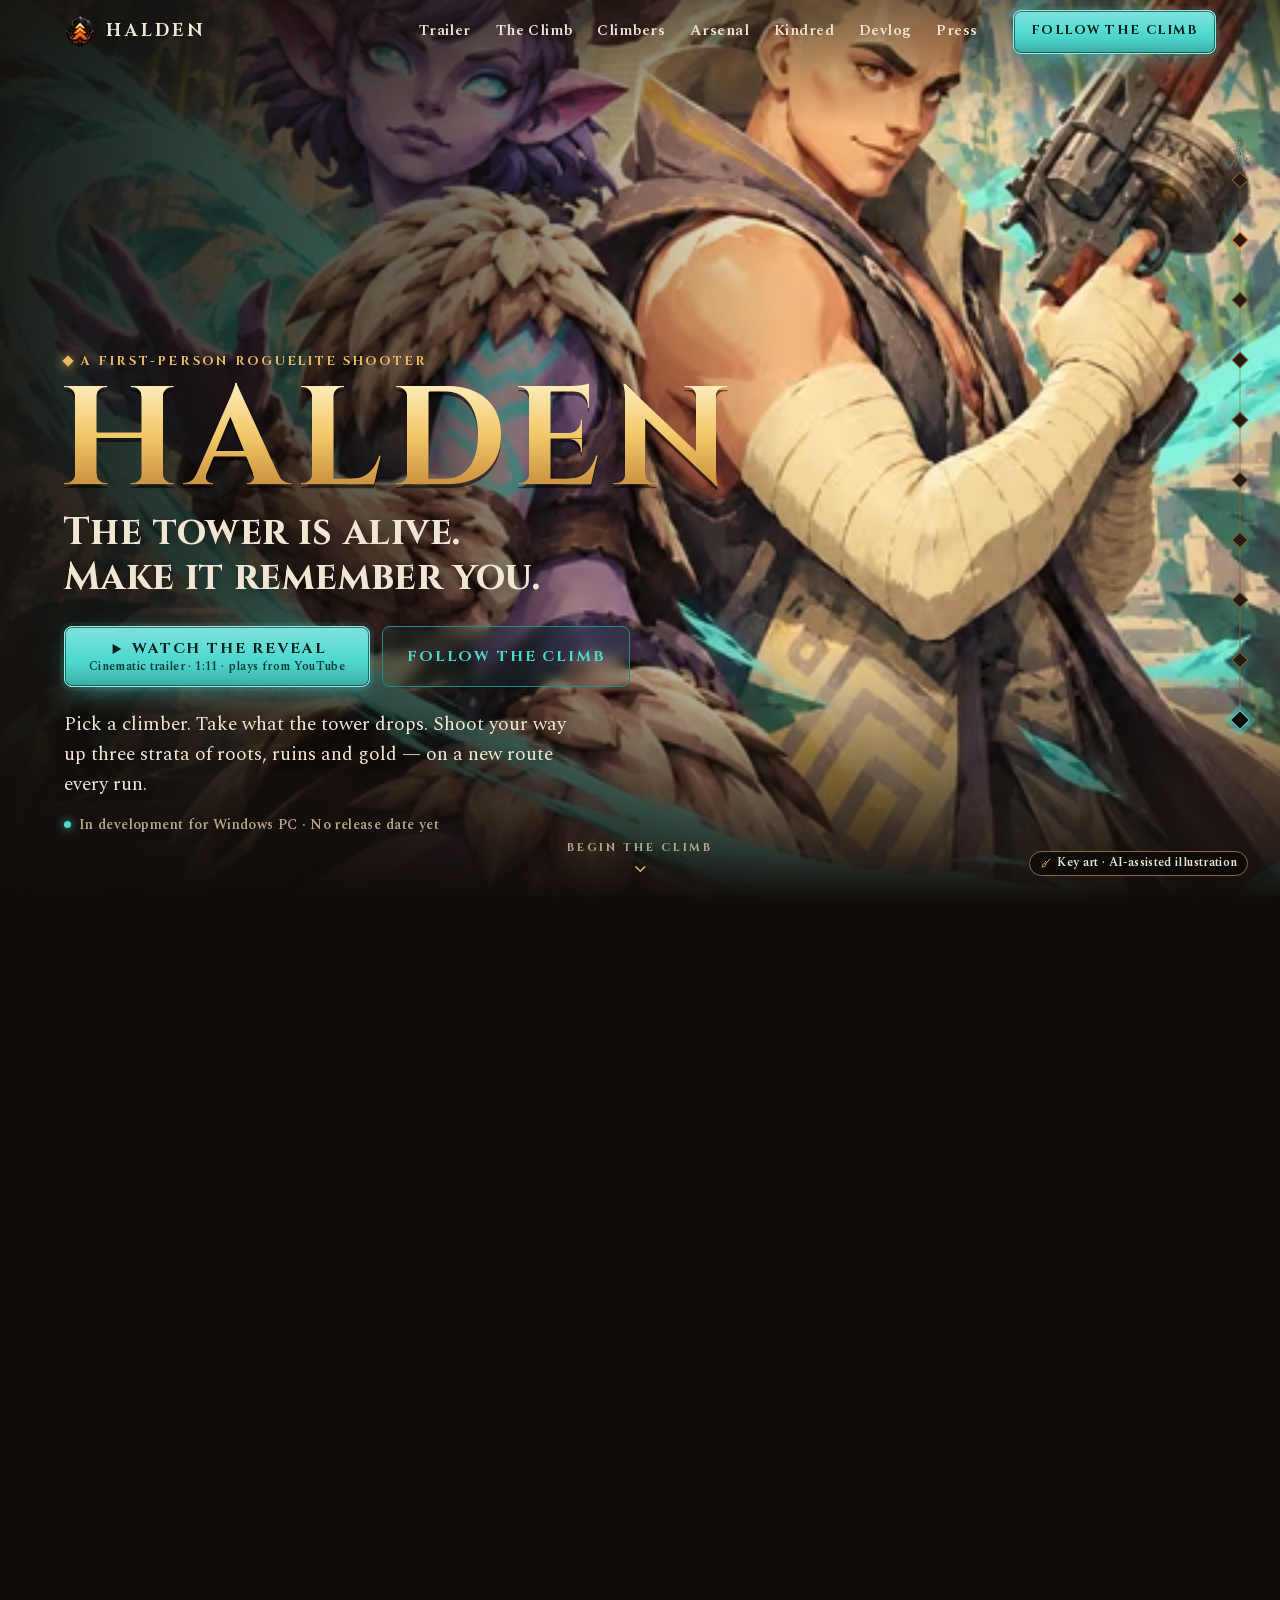
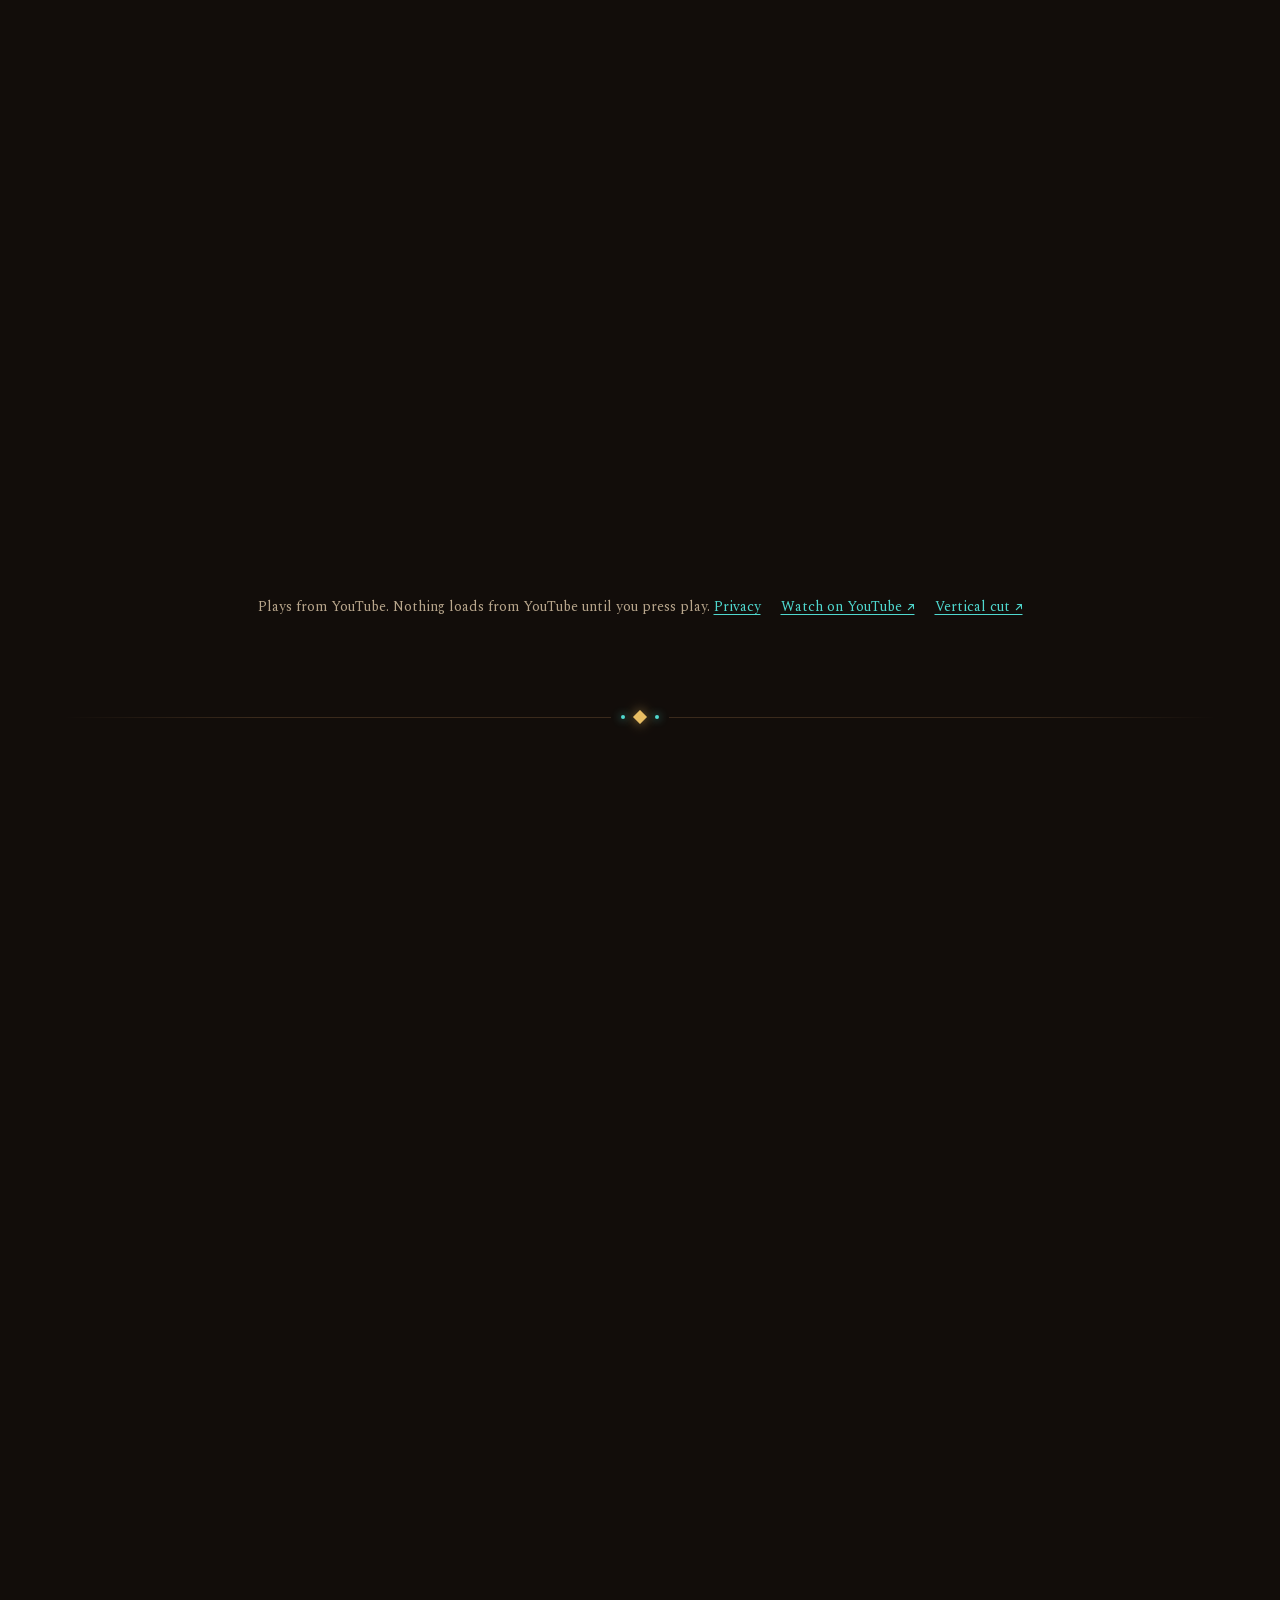
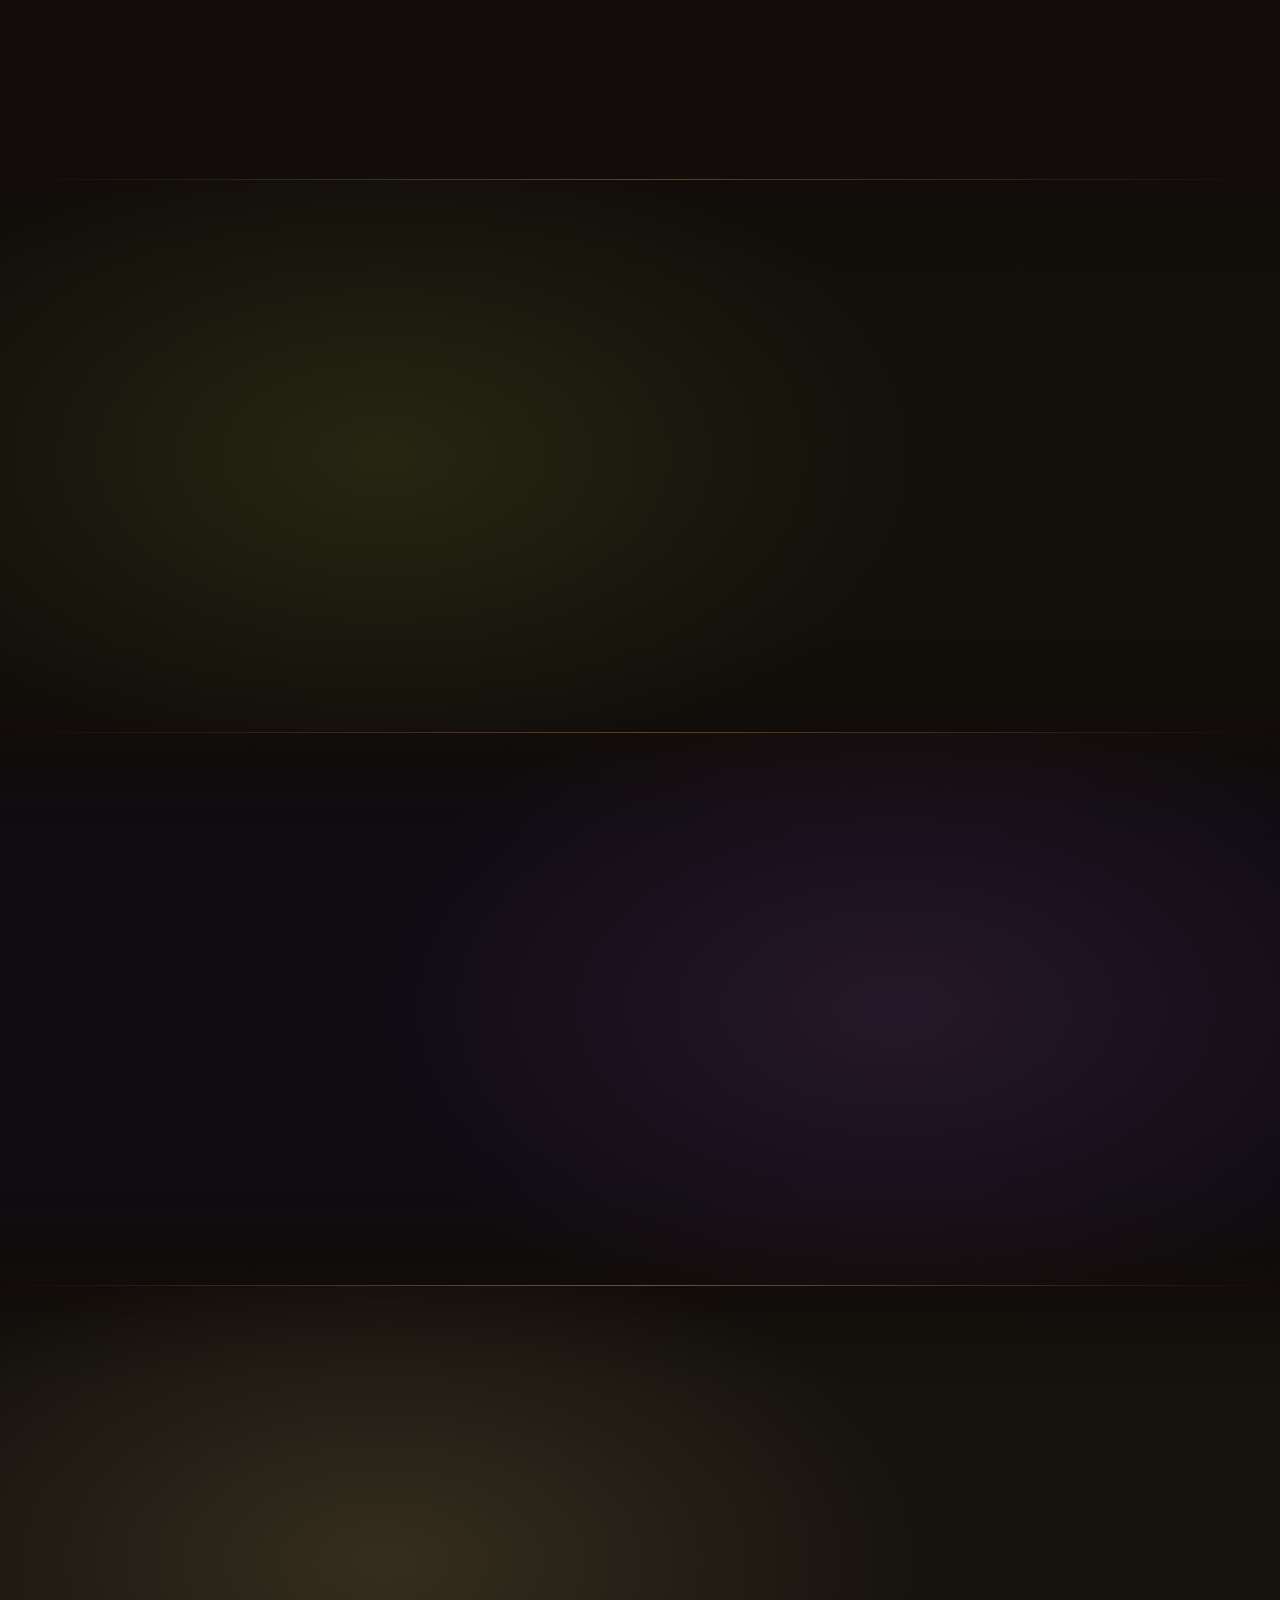
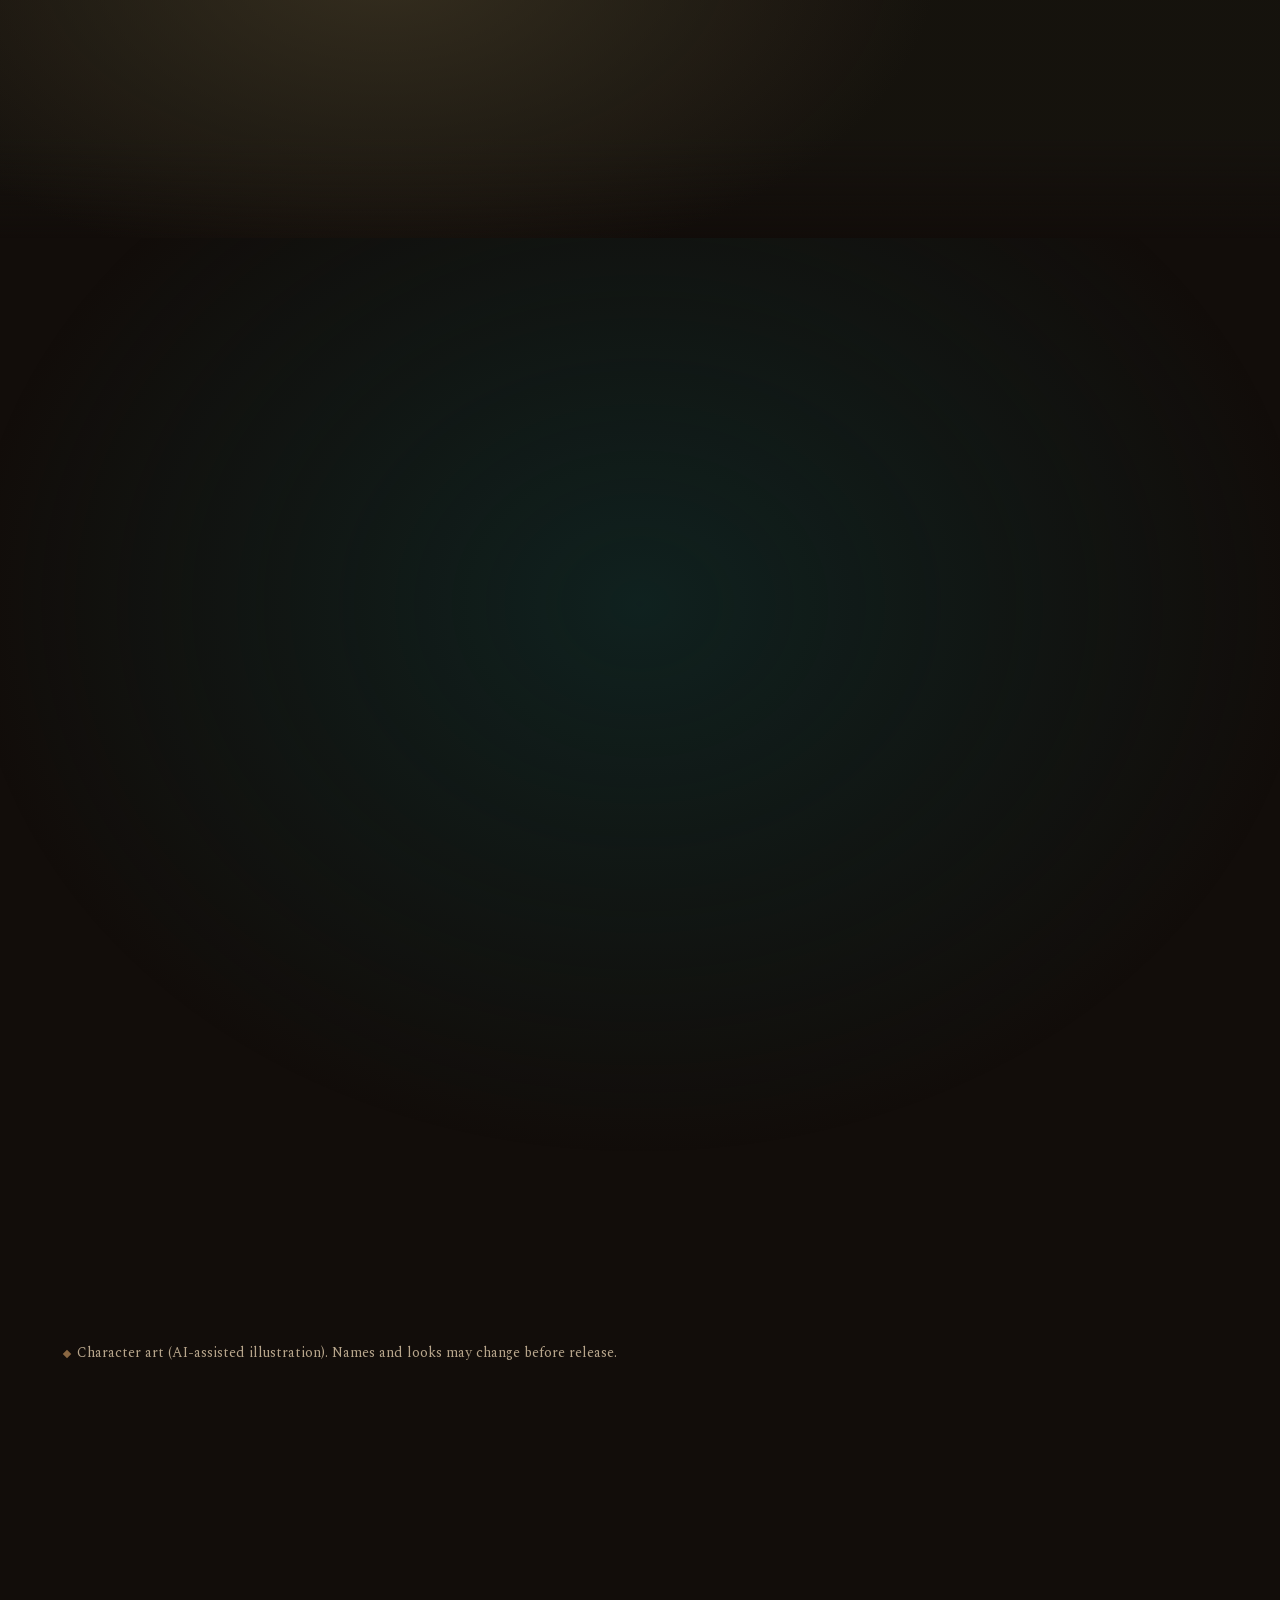
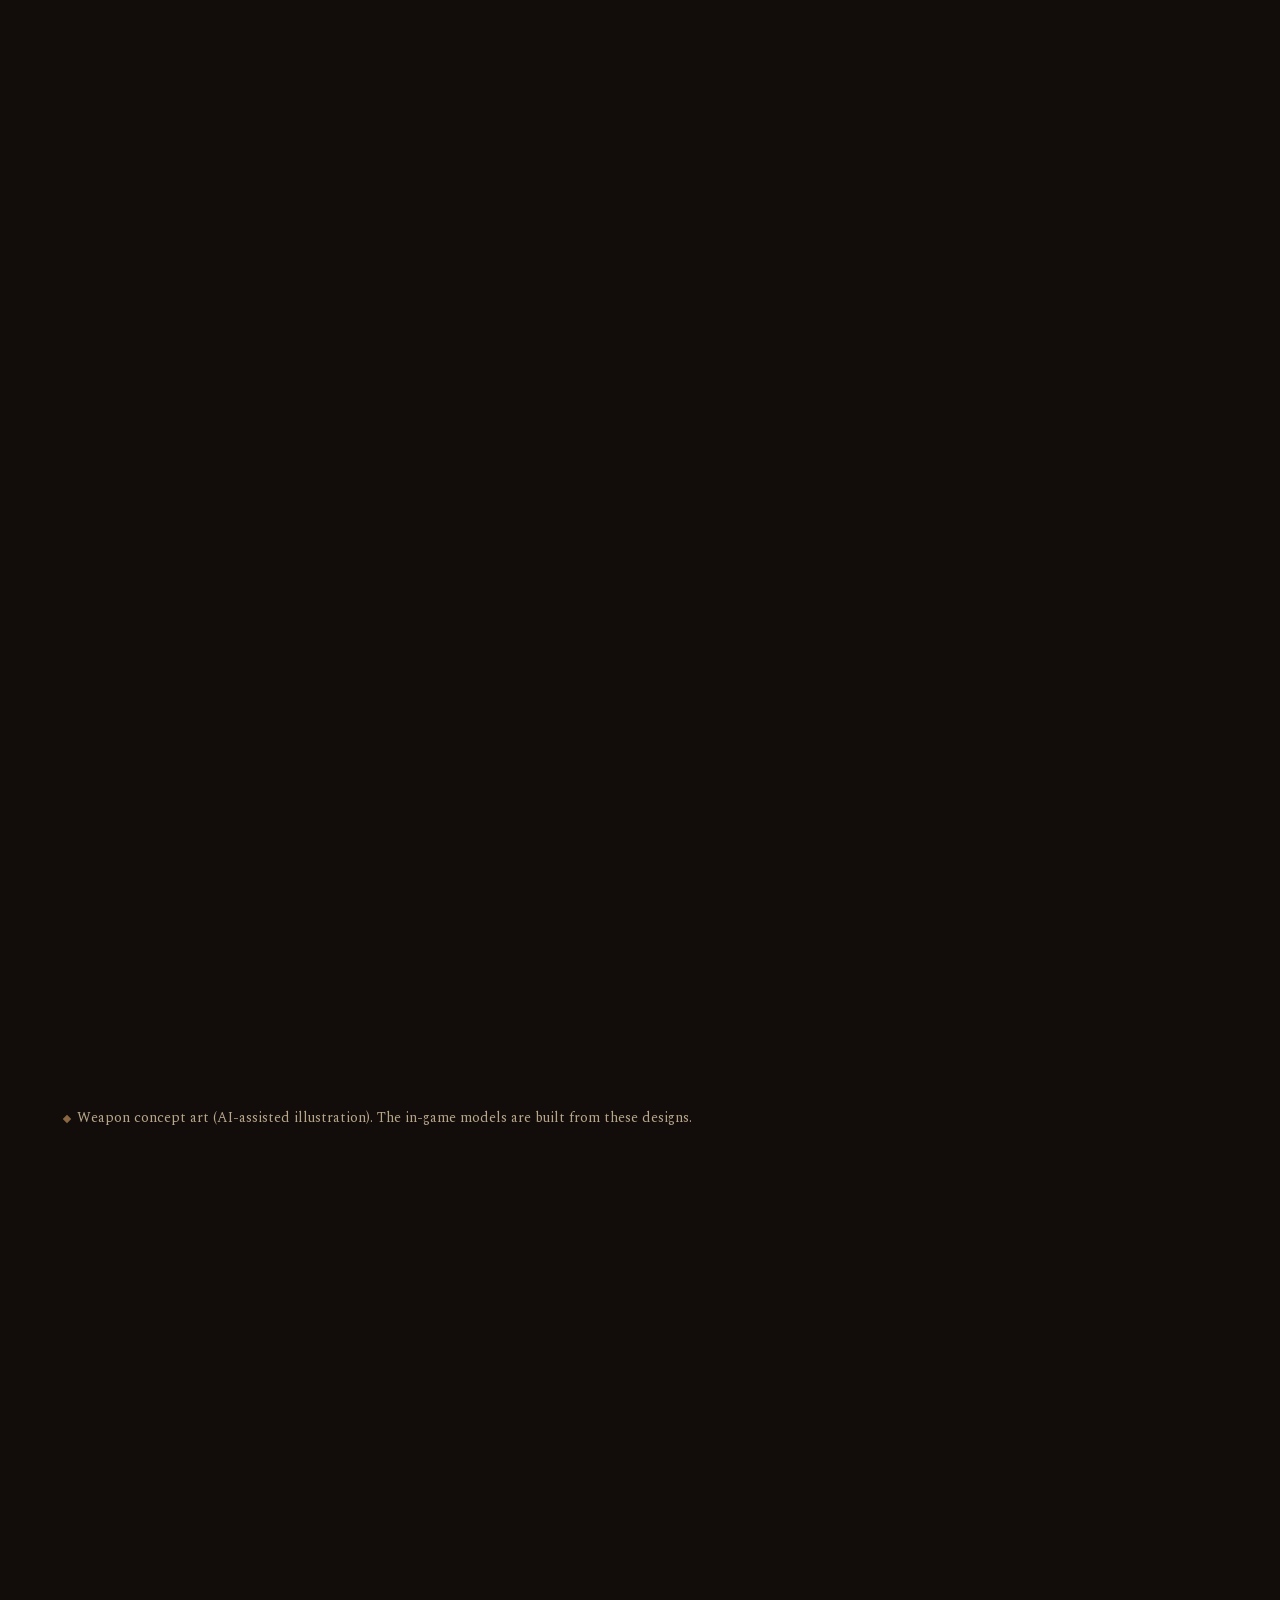
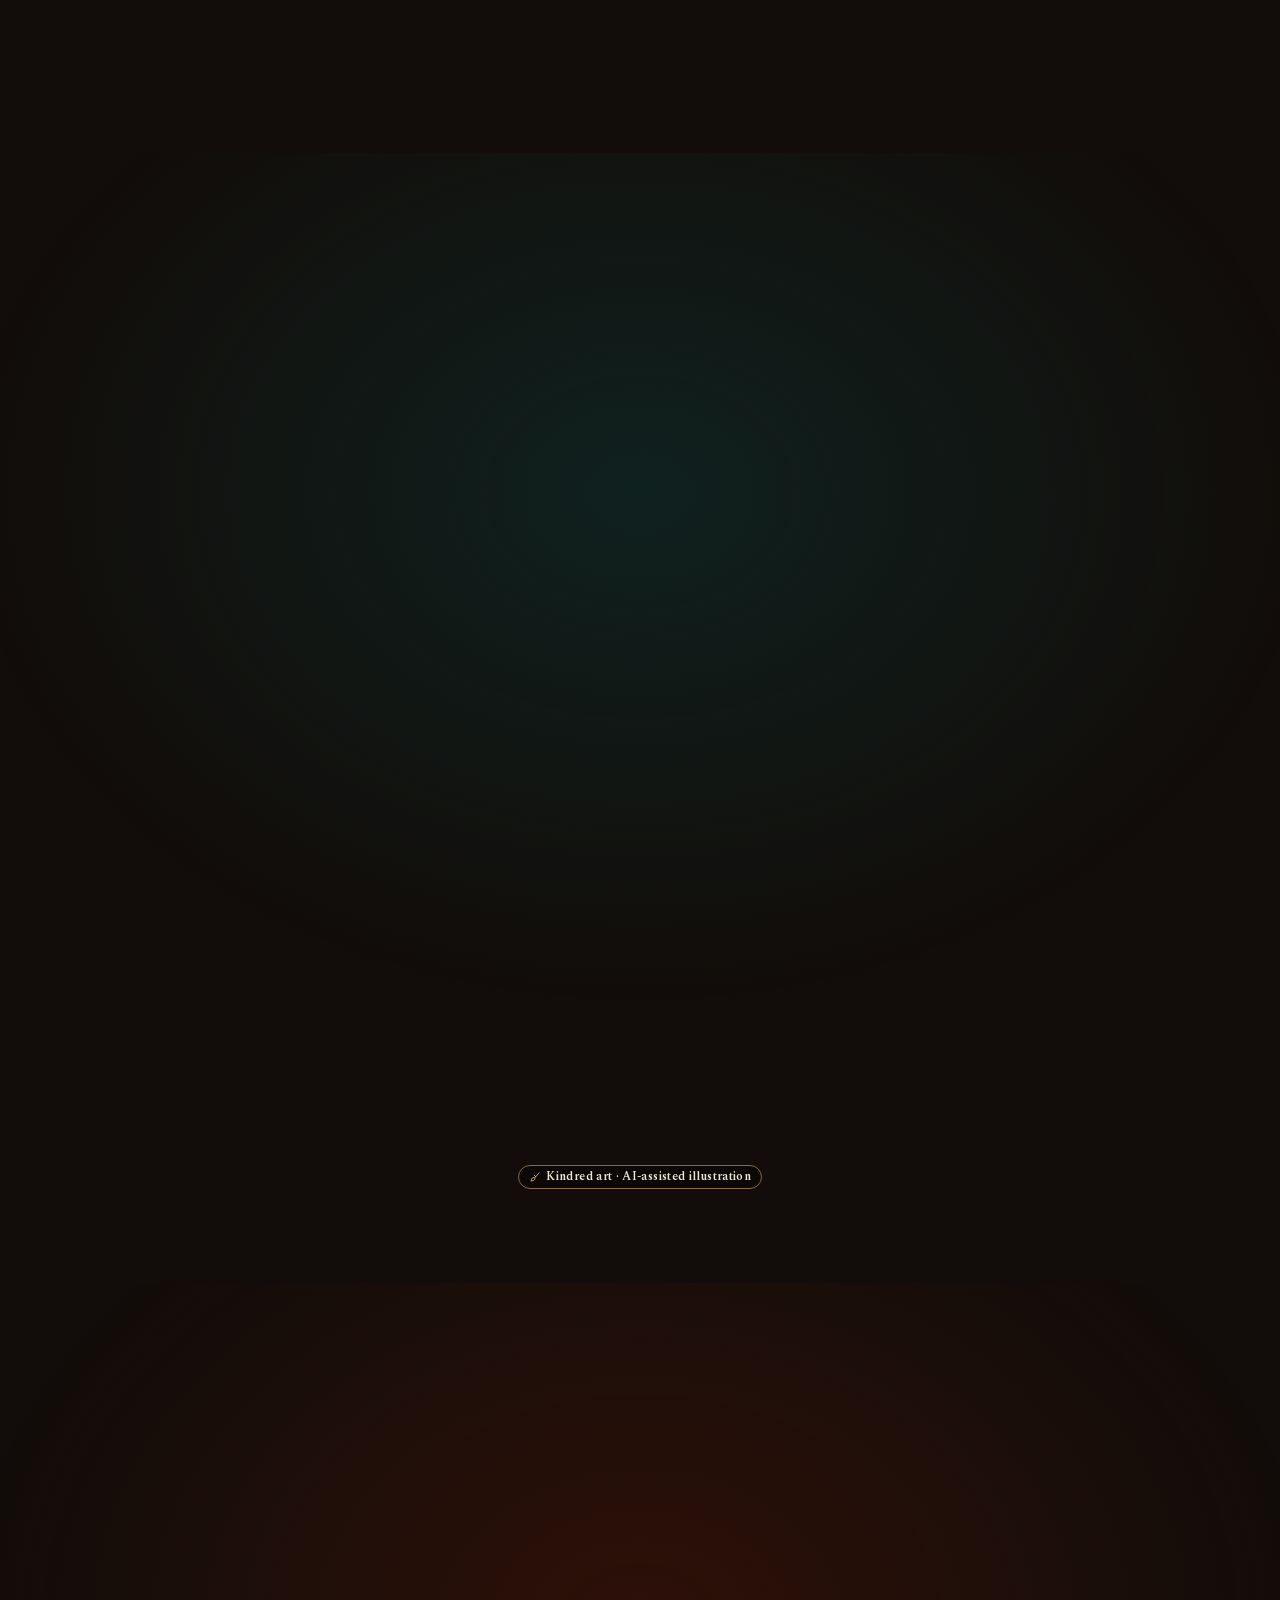
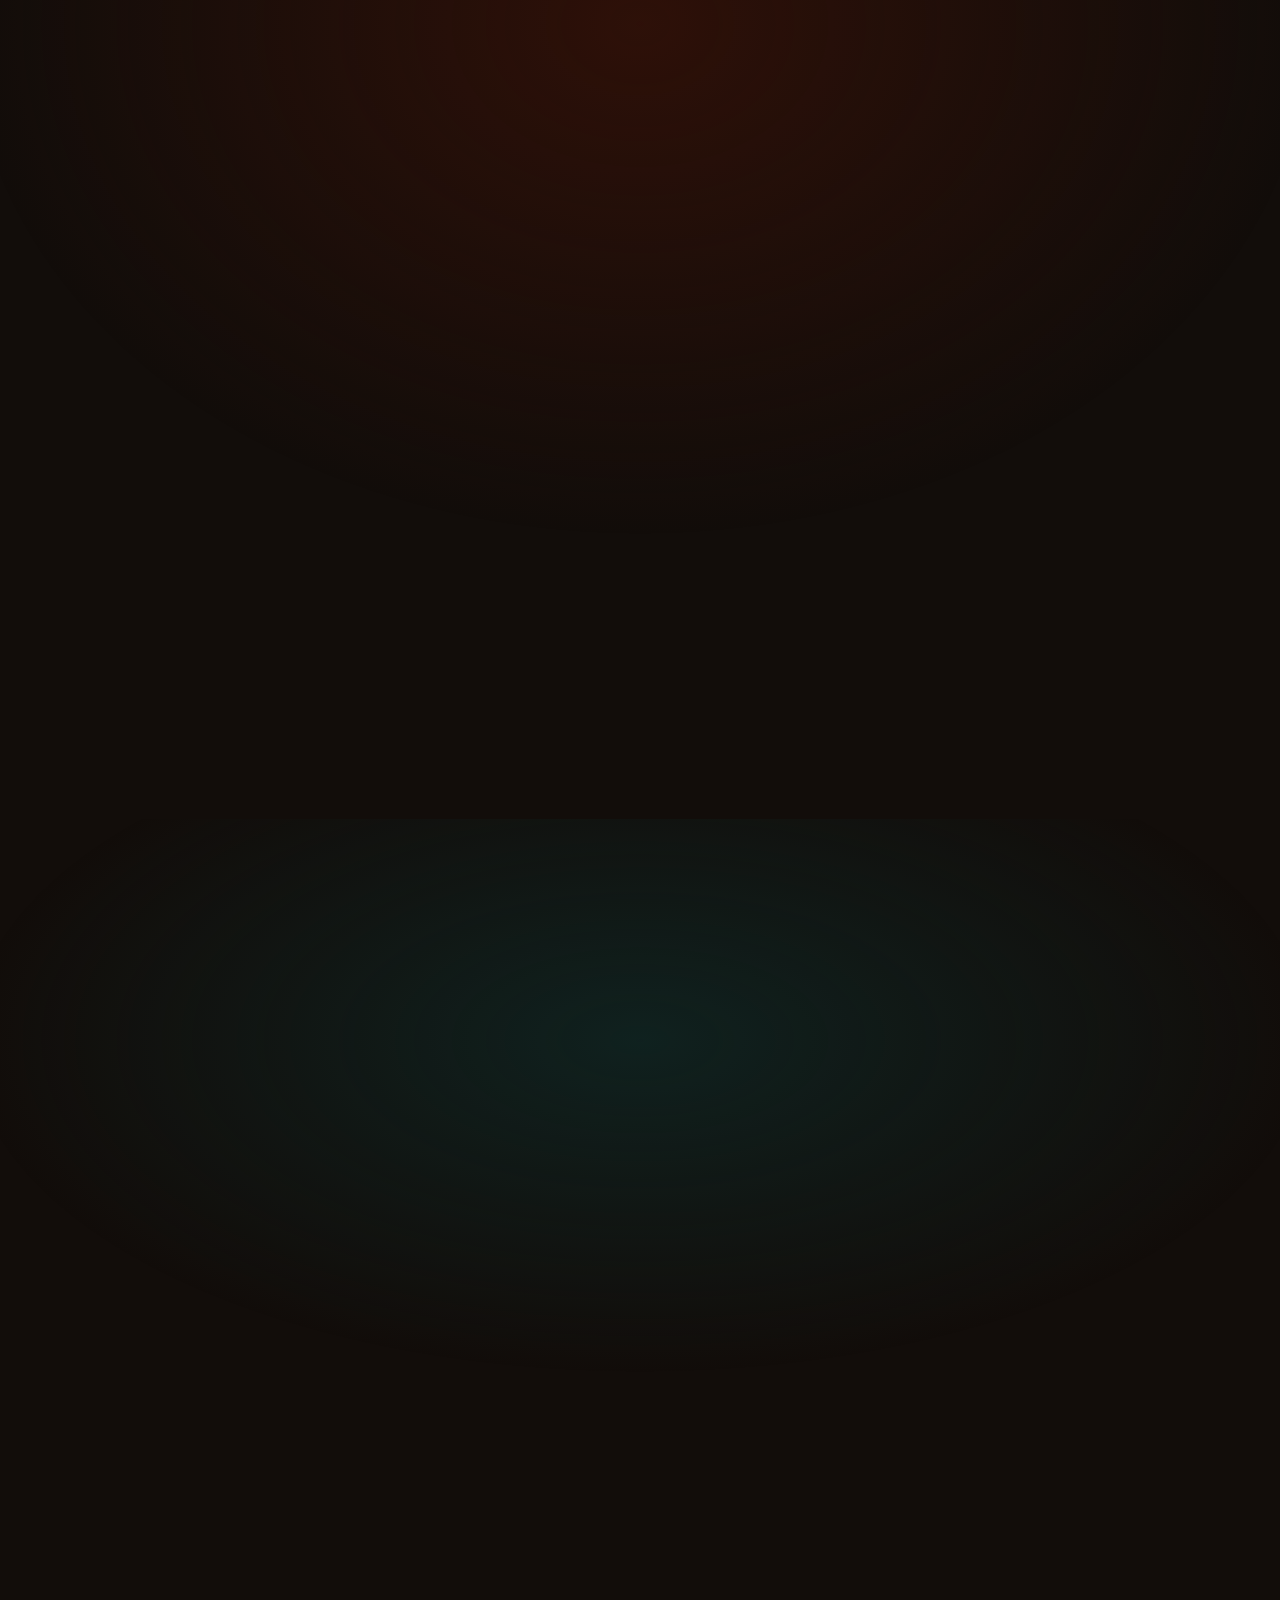
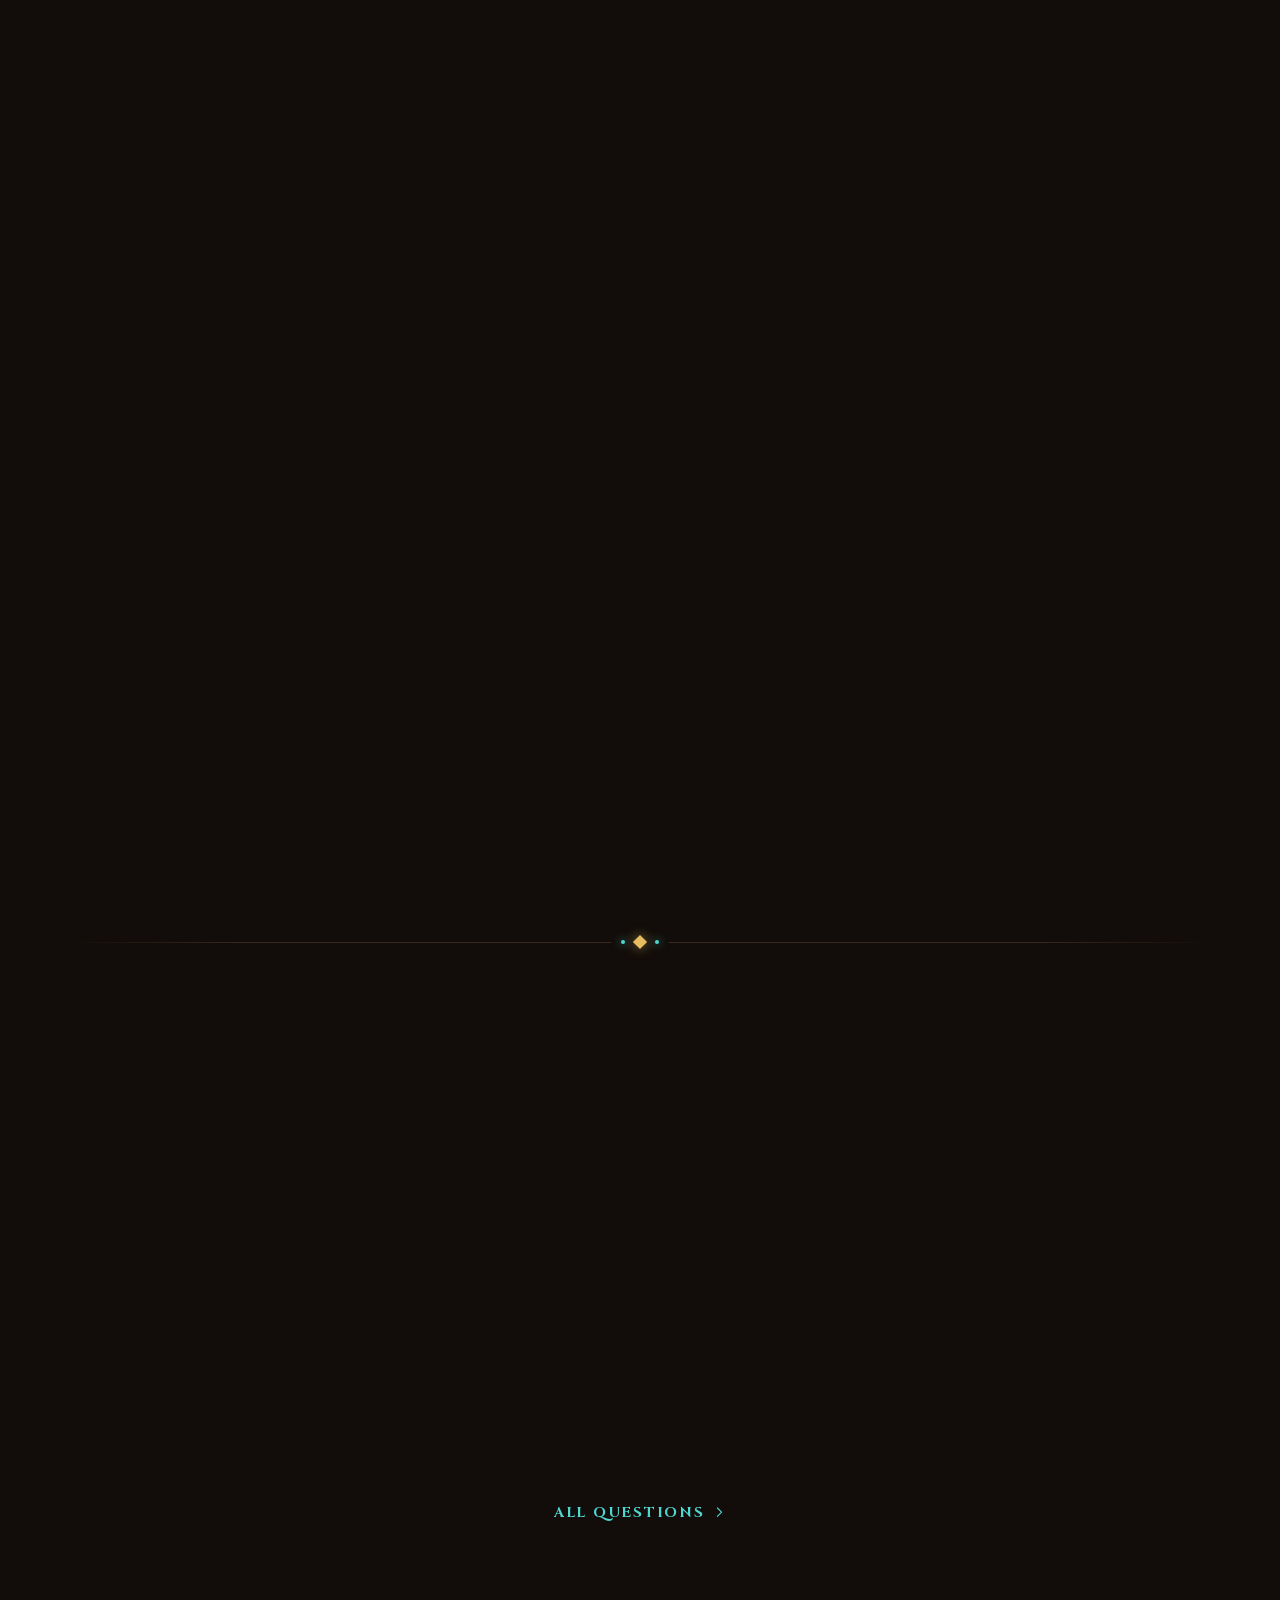
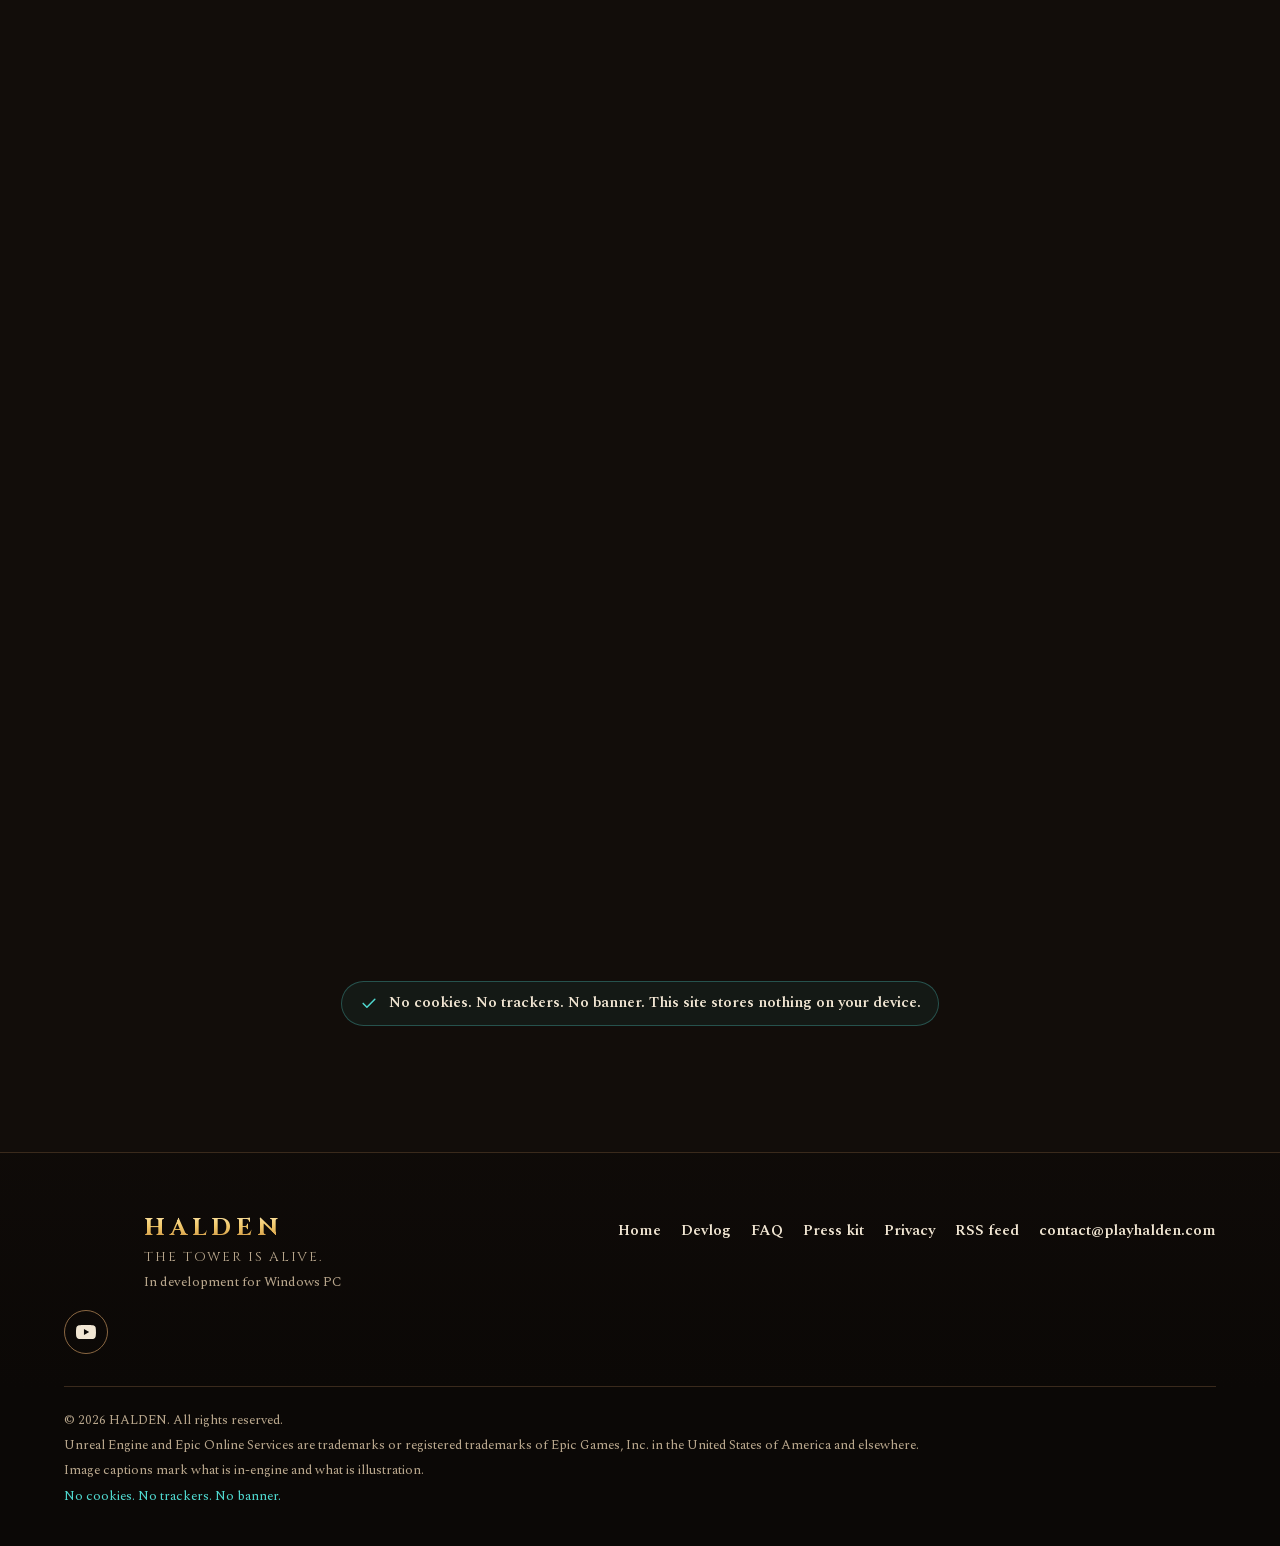
==== commit 94853b07: "HALDEN website v2.2: the 24 review fixes on top of the painted art Anchor links land on their sectio" ====
--- a/index.html
+++ b/index.html
@@ -31,11 +31,10 @@
 <link rel="preload" href="/assets/fonts/spectral-400.woff2" as="font" type="font/woff2" crossorigin>
 <link rel="preload" as="image" type="image/avif" media="(min-width: 64rem)" imagesrcset="/assets/img/halden-hero-d-768.avif 768w, /assets/img/halden-hero-d-1024.avif 1024w, /assets/img/halden-hero-d-1440.avif 1440w, /assets/img/halden-hero-d-1672.avif 1672w" imagesizes="100vw" fetchpriority="high">
 <link rel="preload" as="image" type="image/avif" media="(max-width: 63.99rem)" imagesrcset="/assets/img/halden-hero-m-480.avif 480w, /assets/img/halden-hero-m-768.avif 768w, /assets/img/halden-hero-m-941.avif 941w" imagesizes="100vw" fetchpriority="high">
-<link rel="stylesheet" href="/assets/css/site.99b9d45f.css">
-<script type="module" src="/assets/js/site.a7c09919.js"></script>
+<link rel="stylesheet" href="/assets/css/site.3502e8c6.css">
+<script type="module" src="/assets/js/site.a671a688.js"></script>
 <link rel="alternate" type="application/atom+xml" title="HALDEN devlog" href="/devlog/feed.xml">
 <link rel="icon" href="/favicon.ico" sizes="16x16 32x32 48x48">
-<link rel="icon" href="/icons/icon-192.png" type="image/png" sizes="192x192">
 <link rel="apple-touch-icon" href="/apple-touch-icon.png">
 <link rel="manifest" href="/site.webmanifest">
 </head>
@@ -78,8 +77,9 @@
 <div class="hero-sentinel" aria-hidden="true"></div>
 <header class="site-header">
   <div class="site-header__inner wrap">
-    <a class="brand" href="/" aria-current="page"><img src="/logo.png" width="32" height="32" alt=""><span class="brand__word">HALDEN</span><span class="visually-hidden">, home</span></a>
-    <button class="menu-btn" type="button" aria-expanded="false" aria-controls="nav-panel"><svg class="ico" aria-hidden="true" focusable="false"><use href="#i-menu"></use></svg><span>Menu</span></button>
+    <a class="brand" href="/" aria-current="page"><picture><source type="image/avif" srcset="/assets/img/halden-logo-32.avif 1x, /assets/img/halden-logo-64.avif 2x"><source type="image/webp" srcset="/assets/img/halden-logo-32.webp 1x, /assets/img/halden-logo-64.webp 2x"><img src="/logo.png" width="32" height="32" alt=""></picture><span class="brand__word">HALDEN</span><span class="visually-hidden">, home</span></a>
+    <button class="menu-btn" type="button" aria-expanded="false" aria-controls="nav-panel"><span class="menu-btn__open"><svg class="ico" aria-hidden="true" focusable="false"><use href="#i-menu"></use></svg>Menu</span><span class="menu-btn__close"><svg class="ico" aria-hidden="true" focusable="false"><use href="#i-close"></use></svg>Close</span></button>
+    <div class="nav-scrim" aria-hidden="true"></div>
     <div class="nav-panel" id="nav-panel">
       <nav class="nav" aria-label="Primary">
         <ul>
@@ -166,7 +166,7 @@
 <source type="image/webp" srcset="/assets/img/halden-trailer-poster-768.webp 768w, /assets/img/halden-trailer-poster-1024.webp 1024w, /assets/img/halden-trailer-poster-1440.webp 1440w" sizes="(min-width: 76rem) 1216px, calc(100vw - 2rem)">
 <img src="/assets/img/halden-trailer-poster-1024.jpg" srcset="/assets/img/halden-trailer-poster-768.jpg 768w, /assets/img/halden-trailer-poster-1024.jpg 1024w, /assets/img/halden-trailer-poster-1440.jpg 1440w" sizes="(min-width: 76rem) 1216px, calc(100vw - 2rem)" width="1440" height="810" alt="HALDEN reveal trailer: the two climbers from the key art beneath the gold HALDEN title." loading="lazy" decoding="async">
 </picture>
-        <span class="chip figure-chip"><svg class="ico" aria-hidden="true" focusable="false"><use href="#i-compass"></use></svg><span>Cinematic · AI-assisted visuals · not gameplay</span></span>
+        <span class="chip figure-chip"><svg class="ico" aria-hidden="true" focusable="false"><use href="#i-compass"></use></svg><span>Cinematic<span class="chip__opt"> · AI-assisted visuals</span> · not gameplay</span></span>
         <span class="trailer__play" aria-hidden="true"><svg class="ico" aria-hidden="true" focusable="false"><use href="#i-play"></use></svg></span>
         <span class="trailer__label">Play the reveal trailer <span>· 1:11</span></span>
       </a>
@@ -194,12 +194,12 @@
       <div class="plate rule mt-2">
         <p class="eyebrow">Tower rule</p>
         <h3>It keeps count.</h3>
-        <p>Skip a fight and the tower doesn’t forget. What you dodged can come looking for you later in the climb.</p>
+        <p>Skip an elite and the tower doesn’t forget. What you dodged can come looking for you later in the climb.</p>
       </div>
     </div>
     <div class="climb__route" data-reveal>
       <h3>Pick your path</h3>
-      <svg class="route__map" viewBox="0 0 600 410" aria-hidden="true" focusable="false">
+      <svg class="route__map" viewBox="0 -24 600 434" aria-hidden="true" focusable="false">
   <defs>
     <radialGradient id="crownGlow" cx="50%" cy="50%" r="50%"><stop offset="0" stop-color="#ffd27a" stop-opacity=".55"/><stop offset="1" stop-color="#ffd27a" stop-opacity="0"/></radialGradient>
   </defs>
@@ -247,7 +247,7 @@
         <li class="tile tile--gold"><svg class="ico" aria-hidden="true" focusable="false"><use href="#i-event"></use></svg><h4>Event</h4><p>A stranger, a bargain, a door. Choose.</p></li>
         <li class="tile tile--ally"><svg class="ico" aria-hidden="true" focusable="false"><use href="#i-coin"></use></svg><h4>The Craw</h4><p>A market inside the tower. Spend your gold.</p></li>
         <li class="tile tile--ally"><svg class="ico" aria-hidden="true" focusable="false"><use href="#i-flame"></use></svg><h4>Rest</h4><p>A campfire hall. Catch your breath.</p></li>
-        <li class="tile tile--foe"><svg class="ico" aria-hidden="true" focusable="false"><use href="#i-crown"></use></svg><h4>Boss</h4><p>The stratum&#39;s last word.</p></li>
+        <li class="tile tile--foe"><svg class="ico" aria-hidden="true" focusable="false"><use href="#i-crown"></use></svg><h4>Boss</h4><p>The stratum’s last word.</p></li>
       </ul>
     </div>
   </div>
@@ -262,7 +262,7 @@
 <source type="image/webp" srcset="/assets/img/halden-stratum-1-768.webp 768w, /assets/img/halden-stratum-1-1280.webp 1280w, /assets/img/halden-stratum-1-1920.webp 1920w" sizes="(min-width: 64rem) 60vw, 100vw">
 <img src="/assets/img/halden-stratum-1-1280.jpg" srcset="/assets/img/halden-stratum-1-768.jpg 768w, /assets/img/halden-stratum-1-1280.jpg 1280w, /assets/img/halden-stratum-1-1920.jpg 1920w" sizes="(min-width: 64rem) 60vw, 100vw" width="1920" height="1080" alt="In-engine: overgrown white temple ruins behind hanging willow roots and a green pool." loading="lazy" decoding="async">
 </picture>
-        <figcaption class="chip figure-chip"><svg class="ico" aria-hidden="true" focusable="false"><use href="#i-camera"></use></svg><span>In-engine · development build · Sept 2026</span></figcaption>
+        <figcaption class="chip figure-chip"><svg class="ico" aria-hidden="true" focusable="false"><use href="#i-camera"></use></svg><span>In-engine<span class="chip__opt"> · development build</span> · Sept 2026</span></figcaption>
       </figure>
       <div class="stratum__text" data-reveal>
         <span class="stratum__num" aria-hidden="true">I</span>
@@ -282,7 +282,7 @@
 <source type="image/webp" srcset="/assets/img/halden-stratum-2-768.webp 768w, /assets/img/halden-stratum-2-1280.webp 1280w, /assets/img/halden-stratum-2-1920.webp 1920w" sizes="(min-width: 64rem) 60vw, 100vw">
 <img src="/assets/img/halden-stratum-2-1280.jpg" srcset="/assets/img/halden-stratum-2-768.jpg 768w, /assets/img/halden-stratum-2-1280.jpg 1280w, /assets/img/halden-stratum-2-1920.jpg 1920w" sizes="(min-width: 64rem) 60vw, 100vw" width="1920" height="1080" alt="In-engine: a stone gatehouse with a lowered portcullis, half-hidden by twisted roots and lit by shafts of sun." loading="lazy" decoding="async">
 </picture>
-        <figcaption class="chip figure-chip"><svg class="ico" aria-hidden="true" focusable="false"><use href="#i-camera"></use></svg><span>In-engine · development build · Sept 2026</span></figcaption>
+        <figcaption class="chip figure-chip"><svg class="ico" aria-hidden="true" focusable="false"><use href="#i-camera"></use></svg><span>In-engine<span class="chip__opt"> · development build</span> · Sept 2026</span></figcaption>
       </figure>
       <div class="stratum__text" data-reveal>
         <span class="stratum__num" aria-hidden="true">II</span>
@@ -302,7 +302,7 @@
 <source type="image/webp" srcset="/assets/img/halden-stratum-3-768.webp 768w, /assets/img/halden-stratum-3-1280.webp 1280w, /assets/img/halden-stratum-3-1920.webp 1920w" sizes="(min-width: 64rem) 60vw, 100vw">
 <img src="/assets/img/halden-stratum-3-1280.jpg" srcset="/assets/img/halden-stratum-3-768.jpg 768w, /assets/img/halden-stratum-3-1280.jpg 1280w, /assets/img/halden-stratum-3-1920.jpg 1920w" sizes="(min-width: 64rem) 60vw, 100vw" width="1920" height="1080" alt="In-engine: a long white-and-gold colonnade under a purple storm sky, leading to a temple gate." loading="lazy" decoding="async">
 </picture>
-        <figcaption class="chip figure-chip"><svg class="ico" aria-hidden="true" focusable="false"><use href="#i-camera"></use></svg><span>In-engine · development build · Sept 2026</span></figcaption>
+        <figcaption class="chip figure-chip"><svg class="ico" aria-hidden="true" focusable="false"><use href="#i-camera"></use></svg><span>In-engine<span class="chip__opt"> · development build</span> · Sept 2026</span></figcaption>
       </figure>
       <div class="stratum__text" data-reveal>
         <span class="stratum__num" aria-hidden="true">III</span>
@@ -328,11 +328,11 @@
           <figure class="hero-card__media">
             <picture>
 <source type="image/avif" srcset="/assets/img/halden-hero-bastion-388.avif 388w, /assets/img/halden-hero-bastion-582.avif 582w" sizes="(min-width: 64rem) 220px, 40vw">
-<img src="/assets/img/halden-hero-bastion-582.webp" srcset="/assets/img/halden-hero-bastion-388.webp 388w, /assets/img/halden-hero-bastion-582.webp 582w" sizes="(min-width: 64rem) 220px, 40vw" width="582" height="900" alt="Bastion, a skeletal wizard in a blue and gold robe, a green spark in one hand." loading="lazy" decoding="async">
+<img src="/assets/img/halden-hero-bastion-582.webp" srcset="/assets/img/halden-hero-bastion-388.webp 388w, /assets/img/halden-hero-bastion-582.webp 582w" sizes="(min-width: 64rem) 220px, 40vw" width="582" height="900" alt="Bastion, a skeletal wizard in a blue and gold robe, a cyan-ringed amber sigil above one hand." loading="lazy" decoding="async">
 </picture>
           </figure>
           <div class="hero-card__body">
-            <p class="hero-card__title">The Bulwark</p>
+            <p class="hero-card__title">Hold the line</p>
             <h3 id="hero-bastion">Bastion <span class="tag tag--ally">Tank</span></h3>
             <p>Hold a lane, brace against frontal attacks, then spend Pressure to strike back.</p>
             <p class="res"><span class="tag tag--gold">Resource: Pressure</span></p>
@@ -348,7 +348,7 @@
 </picture>
           </figure>
           <div class="hero-card__body">
-            <p class="hero-card__title">The Pyro</p>
+            <p class="hero-card__title">Build momentum</p>
             <h3 id="hero-cinder">Cinder <span class="tag tag--ally">Assault</span></h3>
             <p>Build Heat on burning enemies. Stay hot for faster fire, or vent it to break through.</p>
             <p class="res"><span class="tag tag--gold">Resource: Heat</span></p>
@@ -364,8 +364,8 @@
 </picture>
           </figure>
           <div class="hero-card__body">
-            <p class="hero-card__title">The Conduit</p>
-            <h3 id="hero-lysa">Lysa <span class="tag tag--ally">Healer</span></h3>
+            <p class="hero-card__title">Tether the squad</p>
+            <h3 id="hero-lysa">Lysa <span class="tag tag--ally">Conduit</span></h3>
             <p>Mark an enemy, earn Grace by attacking, then choose who receives your healing and wards.</p>
             <p class="res"><span class="tag tag--gold">Resource: Grace</span></p>
           </div>
@@ -380,8 +380,8 @@
 </picture>
           </figure>
           <div class="hero-card__body">
-            <p class="hero-card__title">The Alchemist</p>
-            <h3 id="hero-vesper">Vesper <span class="tag tag--ally">Combo</span></h3>
+            <p class="hero-card__title">Prime the field</p>
+            <h3 id="hero-vesper">Vesper <span class="tag tag--ally">Catalyst</span></h3>
             <p>Prime targets, build Preparation with weapon hits, then spend Reagent to detonate your setup.</p>
             <p class="res"><span class="tag tag--gold">Resource: Reagent</span></p>
           </div>
@@ -448,7 +448,7 @@
         <div class="weapon__body">
           <h3>Bishamon</h3>
           <span class="tag tag--gold">War Hammer</span>
-          <p>A war-god&#39;s hammer. Raise it, break the floor, and hold the quake around you.</p>
+          <p>A war-god’s hammer. Raise it, break the floor, and hold the quake around you.</p>
         </div>
       </li>
       <li class="weapon">
@@ -504,7 +504,7 @@
         <div class="weapon__body">
           <h3>Tsukuyomi no Te</h3>
           <span class="tag tag--gold">Void Cannon</span>
-          <p>The moon&#39;s own hand. Slow voids that gather the crowd, then collapse.</p>
+          <p>The moon’s own hand. Slow voids that gather the crowd, then collapse.</p>
         </div>
       </li>
       <li class="weapon">
@@ -661,12 +661,12 @@
 <source type="image/avif" srcset="/assets/img/halden-boss-768.avif 768w, /assets/img/halden-boss-1280.avif 1280w, /assets/img/halden-boss-1920.avif 1920w" sizes="(min-width: 64rem) 50vw, 100vw">
 <source type="image/webp" srcset="/assets/img/halden-boss-768.webp 768w, /assets/img/halden-boss-1280.webp 1280w, /assets/img/halden-boss-1920.webp 1920w" sizes="(min-width: 64rem) 50vw, 100vw">
 <img src="/assets/img/halden-boss-1280.jpg" srcset="/assets/img/halden-boss-768.jpg 768w, /assets/img/halden-boss-1280.jpg 1280w, /assets/img/halden-boss-1920.jpg 1920w" sizes="(min-width: 64rem) 50vw, 100vw" width="1920" height="1080" alt="Illustration: the Spider Queen, a towering spider-bodied matriarch, rises in a crimson brood cavern." loading="lazy" decoding="async">
-</picture><figcaption class="chip figure-chip"><svg class="ico" aria-hidden="true" focusable="false"><use href="#i-brush"></use></svg><span>Illustration · AI-assisted</span></figcaption></figure>
+</picture><figcaption class="chip figure-chip"><svg class="ico" aria-hidden="true" focusable="false"><use href="#i-brush"></use></svg><span><span class="chip__opt">Illustration · </span>AI-assisted</span></figcaption></figure>
       <figure class="fig"><picture>
 <source type="image/avif" srcset="/assets/img/halden-golem-768.avif 768w, /assets/img/halden-golem-1280.avif 1280w" sizes="(min-width: 64rem) 25vw, 100vw">
 <source type="image/webp" srcset="/assets/img/halden-golem-768.webp 768w, /assets/img/halden-golem-1280.webp 1280w" sizes="(min-width: 64rem) 25vw, 100vw">
 <img src="/assets/img/halden-golem-1280.jpg" srcset="/assets/img/halden-golem-768.jpg 768w, /assets/img/halden-golem-1280.jpg 1280w" sizes="(min-width: 64rem) 25vw, 100vw" width="1280" height="720" alt="Illustration: a bone golem in horned skull armour stands in overgrown temple ruins." loading="lazy" decoding="async">
-</picture><figcaption class="chip figure-chip"><svg class="ico" aria-hidden="true" focusable="false"><use href="#i-brush"></use></svg><span>Illustration · AI-assisted</span></figcaption></figure>
+</picture><figcaption class="chip figure-chip"><svg class="ico" aria-hidden="true" focusable="false"><use href="#i-brush"></use></svg><span><span class="chip__opt">Illustration · </span>AI-assisted</span></figcaption></figure>
     </div>
     <div class="ab-row">
       <div data-reveal>
@@ -691,7 +691,7 @@
     </div>
   </div>
 </section><section id="coop" class="section" aria-labelledby="coop-title" data-theme-section="ally">
-  <div class="wrap split split--5-7">
+  <div class="wrap split">
     <div data-reveal>
       <div class="section__head">
         <p class="eyebrow">Co-op</p>
@@ -704,7 +704,7 @@
 <source type="image/avif" srcset="/assets/img/halden-coop-768.avif 768w, /assets/img/halden-coop-1280.avif 1280w, /assets/img/halden-coop-1920.avif 1920w" sizes="(min-width: 64rem) 55vw, 100vw">
 <source type="image/webp" srcset="/assets/img/halden-coop-768.webp 768w, /assets/img/halden-coop-1280.webp 1280w, /assets/img/halden-coop-1920.webp 1920w" sizes="(min-width: 64rem) 55vw, 100vw">
 <img src="/assets/img/halden-coop-1280.jpg" srcset="/assets/img/halden-coop-768.jpg 768w, /assets/img/halden-coop-1280.jpg 1280w, /assets/img/halden-coop-1920.jpg 1920w" sizes="(min-width: 64rem) 55vw, 100vw" width="1920" height="1080" alt="Illustration: the four climbers fight side by side on a white-and-gold stairway." loading="lazy" decoding="async">
-</picture><figcaption class="chip figure-chip"><svg class="ico" aria-hidden="true" focusable="false"><use href="#i-brush"></use></svg><span>Illustration · AI-assisted</span></figcaption></figure>
+</picture><figcaption class="chip figure-chip"><svg class="ico" aria-hidden="true" focusable="false"><use href="#i-brush"></use></svg><span><span class="chip__opt">Illustration · </span>AI-assisted</span></figcaption></figure>
   </div>
 </section><section id="gallery" class="section" aria-labelledby="gallery-title" data-theme-section="ember">
   <div class="wrap">
@@ -716,91 +716,91 @@
     <ul class="gallery stagger" data-reveal>
       <li class="gallery__g1">
         <figure class="fig-plain">
-          <a href="/assets/img/halden-g1-full.jpg" data-lb data-avif="/assets/img/halden-g1-full.avif" data-w="2359" data-h="1328" data-chip="In-engine · Sept 2026" data-alt="First-person combat in a sunlit jungle clearing: a bone golem lunges at the camera while a glowing gold pickup waits on the path.">
-            <picture>
-<source type="image/avif" srcset="/assets/img/halden-g1-768.avif 768w, /assets/img/halden-g1-1024.avif 1024w" sizes="(min-width: 64rem) 50vw, 100vw">
-<source type="image/webp" srcset="/assets/img/halden-g1-768.webp 768w, /assets/img/halden-g1-1024.webp 1024w" sizes="(min-width: 64rem) 50vw, 100vw">
-<img src="/assets/img/halden-g1-1024.jpg" srcset="/assets/img/halden-g1-768.jpg 768w, /assets/img/halden-g1-1024.jpg 1024w" sizes="(min-width: 64rem) 50vw, 100vw" width="1024" height="576" alt="First-person combat in a sunlit jungle clearing: a bone golem lunges at the camera while a glowing gold pickup waits on the path." loading="lazy" decoding="async">
-</picture>
-            <span class="chip figure-chip"><svg class="ico" aria-hidden="true" focusable="false"><use href="#i-camera"></use></svg><span>In-engine · Sept 2026</span></span>
+          <a class="g-link" href="/assets/img/halden-g2-full.jpg" data-lb data-avif="/assets/img/halden-g2-full.avif" data-w="1920" data-h="1080" data-chip="In-engine · Sept 2026" data-alt="Golden stairs and arched halls beside a waterfall in a flowering valley.">
+            <picture>
+<source type="image/avif" srcset="/assets/img/halden-g2-480.avif 480w, /assets/img/halden-g2-768.avif 768w, /assets/img/halden-g2-1024.avif 1024w" sizes="(min-width: 64rem) 50vw, 100vw">
+<source type="image/webp" srcset="/assets/img/halden-g2-480.webp 480w, /assets/img/halden-g2-768.webp 768w, /assets/img/halden-g2-1024.webp 1024w" sizes="(min-width: 64rem) 50vw, 100vw">
+<img src="/assets/img/halden-g2-768.jpg" srcset="/assets/img/halden-g2-480.jpg 480w, /assets/img/halden-g2-768.jpg 768w, /assets/img/halden-g2-1024.jpg 1024w" sizes="(min-width: 64rem) 50vw, 100vw" width="1024" height="576" alt="Golden stairs and arched halls beside a waterfall in a flowering valley." loading="lazy" decoding="async">
+</picture>
+            <span class="chip figure-chip"><svg class="ico" aria-hidden="true" focusable="false"><use href="#i-camera"></use></svg><span>In-engine<span class="chip__opt"> · Sept 2026</span></span></span>
             <span class="visually-hidden">Open full size</span>
           </a>
         </figure>
       </li>
       <li>
         <figure class="fig-plain">
-          <a href="/assets/img/halden-g2-full.jpg" data-lb data-avif="/assets/img/halden-g2-full.avif" data-w="1920" data-h="1080" data-chip="In-engine · Sept 2026" data-alt="Golden stairs and arched halls beside a waterfall in a flowering valley.">
-            <picture>
-<source type="image/avif" srcset="/assets/img/halden-g2-480.avif 480w, /assets/img/halden-g2-768.avif 768w" sizes="(min-width: 64rem) 25vw, 50vw">
-<source type="image/webp" srcset="/assets/img/halden-g2-480.webp 480w, /assets/img/halden-g2-768.webp 768w" sizes="(min-width: 64rem) 25vw, 50vw">
-<img src="/assets/img/halden-g2-768.jpg" srcset="/assets/img/halden-g2-480.jpg 480w, /assets/img/halden-g2-768.jpg 768w" sizes="(min-width: 64rem) 25vw, 50vw" width="768" height="432" alt="Golden stairs and arched halls beside a waterfall in a flowering valley." loading="lazy" decoding="async">
-</picture>
-            <span class="chip figure-chip"><svg class="ico" aria-hidden="true" focusable="false"><use href="#i-camera"></use></svg><span>In-engine · Sept 2026</span></span>
-            <span class="visually-hidden">Open full size</span>
-          </a>
-        </figure>
-      </li>
-      <li>
-        <figure class="fig-plain">
-          <a href="/assets/img/halden-g3-full.jpg" data-lb data-avif="/assets/img/halden-g3-full.avif" data-w="1920" data-h="1080" data-chip="In-engine · Sept 2026" data-alt="A grassy path through bamboo and blue flowers toward a red torii gate under a dusk sky.">
+          <a class="g-link" href="/assets/img/halden-g3-full.jpg" data-lb data-avif="/assets/img/halden-g3-full.avif" data-w="1920" data-h="1080" data-chip="In-engine · Sept 2026" data-alt="A grassy path through bamboo and blue flowers toward a red torii gate under a dusk sky.">
             <picture>
 <source type="image/avif" srcset="/assets/img/halden-g3-480.avif 480w, /assets/img/halden-g3-768.avif 768w" sizes="(min-width: 64rem) 25vw, 50vw">
 <source type="image/webp" srcset="/assets/img/halden-g3-480.webp 480w, /assets/img/halden-g3-768.webp 768w" sizes="(min-width: 64rem) 25vw, 50vw">
 <img src="/assets/img/halden-g3-768.jpg" srcset="/assets/img/halden-g3-480.jpg 480w, /assets/img/halden-g3-768.jpg 768w" sizes="(min-width: 64rem) 25vw, 50vw" width="768" height="432" alt="A grassy path through bamboo and blue flowers toward a red torii gate under a dusk sky." loading="lazy" decoding="async">
 </picture>
-            <span class="chip figure-chip"><svg class="ico" aria-hidden="true" focusable="false"><use href="#i-camera"></use></svg><span>In-engine · Sept 2026</span></span>
+            <span class="chip figure-chip"><svg class="ico" aria-hidden="true" focusable="false"><use href="#i-camera"></use></svg><span>In-engine<span class="chip__opt"> · Sept 2026</span></span></span>
             <span class="visually-hidden">Open full size</span>
           </a>
         </figure>
       </li>
       <li>
         <figure class="fig-plain">
-          <a href="/assets/img/halden-g4-full.jpg" data-lb data-avif="/assets/img/halden-g4-full.avif" data-w="1920" data-h="1080" data-chip="In-engine · Sept 2026" data-alt="A rope bridge crosses a mossy canyon above glowing green water.">
+          <a class="g-link" href="/assets/img/halden-g6-full.jpg" data-lb data-avif="/assets/img/halden-g6-full.avif" data-w="1920" data-h="1080" data-chip="In-engine · Sept 2026" data-alt="A golden temple gate at the end of a dusty jungle path.">
+            <picture>
+<source type="image/avif" srcset="/assets/img/halden-g6-480.avif 480w, /assets/img/halden-g6-768.avif 768w" sizes="(min-width: 64rem) 25vw, 50vw">
+<source type="image/webp" srcset="/assets/img/halden-g6-480.webp 480w, /assets/img/halden-g6-768.webp 768w" sizes="(min-width: 64rem) 25vw, 50vw">
+<img src="/assets/img/halden-g6-768.jpg" srcset="/assets/img/halden-g6-480.jpg 480w, /assets/img/halden-g6-768.jpg 768w" sizes="(min-width: 64rem) 25vw, 50vw" width="768" height="432" alt="A golden temple gate at the end of a dusty jungle path." loading="lazy" decoding="async">
+</picture>
+            <span class="chip figure-chip"><svg class="ico" aria-hidden="true" focusable="false"><use href="#i-camera"></use></svg><span>In-engine<span class="chip__opt"> · Sept 2026</span></span></span>
+            <span class="visually-hidden">Open full size</span>
+          </a>
+        </figure>
+      </li>
+      <li>
+        <figure class="fig-plain">
+          <a class="g-link" href="/assets/img/halden-g1-full.jpg" data-lb data-avif="/assets/img/halden-g1-full.avif" data-w="2359" data-h="1328" data-chip="In-engine · Sept 2026" data-alt="First-person combat in a sunlit jungle clearing: a bone golem lunges at the camera while a glowing gold pickup waits on the path.">
+            <picture>
+<source type="image/avif" srcset="/assets/img/halden-g1-480.avif 480w, /assets/img/halden-g1-768.avif 768w, /assets/img/halden-g1-1024.avif 1024w" sizes="(min-width: 64rem) 25vw, 50vw">
+<source type="image/webp" srcset="/assets/img/halden-g1-480.webp 480w, /assets/img/halden-g1-768.webp 768w, /assets/img/halden-g1-1024.webp 1024w" sizes="(min-width: 64rem) 25vw, 50vw">
+<img src="/assets/img/halden-g1-768.jpg" srcset="/assets/img/halden-g1-480.jpg 480w, /assets/img/halden-g1-768.jpg 768w, /assets/img/halden-g1-1024.jpg 1024w" sizes="(min-width: 64rem) 25vw, 50vw" width="1024" height="576" alt="First-person combat in a sunlit jungle clearing: a bone golem lunges at the camera while a glowing gold pickup waits on the path." loading="lazy" decoding="async">
+</picture>
+            <span class="chip figure-chip"><svg class="ico" aria-hidden="true" focusable="false"><use href="#i-camera"></use></svg><span>In-engine<span class="chip__opt"> · Sept 2026</span></span></span>
+            <span class="visually-hidden">Open full size</span>
+          </a>
+        </figure>
+      </li>
+      <li>
+        <figure class="fig-plain">
+          <a class="g-link" href="/assets/img/halden-g4-full.jpg" data-lb data-avif="/assets/img/halden-g4-full.avif" data-w="1920" data-h="1080" data-chip="In-engine · Sept 2026" data-alt="A rope bridge crosses a mossy canyon above glowing green water.">
             <picture>
 <source type="image/avif" srcset="/assets/img/halden-g4-480.avif 480w, /assets/img/halden-g4-768.avif 768w" sizes="(min-width: 64rem) 25vw, 50vw">
 <source type="image/webp" srcset="/assets/img/halden-g4-480.webp 480w, /assets/img/halden-g4-768.webp 768w" sizes="(min-width: 64rem) 25vw, 50vw">
 <img src="/assets/img/halden-g4-768.jpg" srcset="/assets/img/halden-g4-480.jpg 480w, /assets/img/halden-g4-768.jpg 768w" sizes="(min-width: 64rem) 25vw, 50vw" width="768" height="432" alt="A rope bridge crosses a mossy canyon above glowing green water." loading="lazy" decoding="async">
 </picture>
-            <span class="chip figure-chip"><svg class="ico" aria-hidden="true" focusable="false"><use href="#i-camera"></use></svg><span>In-engine · Sept 2026</span></span>
+            <span class="chip figure-chip"><svg class="ico" aria-hidden="true" focusable="false"><use href="#i-camera"></use></svg><span>In-engine<span class="chip__opt"> · Sept 2026</span></span></span>
             <span class="visually-hidden">Open full size</span>
           </a>
         </figure>
       </li>
       <li>
         <figure class="fig-plain">
-          <a href="/assets/img/halden-g5-full.jpg" data-lb data-avif="/assets/img/halden-g5-full.avif" data-w="1920" data-h="1080" data-chip="In-engine · Sept 2026" data-alt="A frontier town of timber, pipes and water towers among red desert rock.">
+          <a class="g-link" href="/assets/img/halden-g5-full.jpg" data-lb data-avif="/assets/img/halden-g5-full.avif" data-w="1920" data-h="1080" data-chip="In-engine · Sept 2026" data-alt="A frontier town of timber, pipes and water towers among red desert rock.">
             <picture>
 <source type="image/avif" srcset="/assets/img/halden-g5-480.avif 480w, /assets/img/halden-g5-768.avif 768w" sizes="(min-width: 64rem) 25vw, 50vw">
 <source type="image/webp" srcset="/assets/img/halden-g5-480.webp 480w, /assets/img/halden-g5-768.webp 768w" sizes="(min-width: 64rem) 25vw, 50vw">
 <img src="/assets/img/halden-g5-768.jpg" srcset="/assets/img/halden-g5-480.jpg 480w, /assets/img/halden-g5-768.jpg 768w" sizes="(min-width: 64rem) 25vw, 50vw" width="768" height="432" alt="A frontier town of timber, pipes and water towers among red desert rock." loading="lazy" decoding="async">
 </picture>
-            <span class="chip figure-chip"><svg class="ico" aria-hidden="true" focusable="false"><use href="#i-camera"></use></svg><span>In-engine · Sept 2026</span></span>
+            <span class="chip figure-chip"><svg class="ico" aria-hidden="true" focusable="false"><use href="#i-camera"></use></svg><span>In-engine<span class="chip__opt"> · Sept 2026</span></span></span>
             <span class="visually-hidden">Open full size</span>
           </a>
         </figure>
       </li>
       <li>
         <figure class="fig-plain">
-          <a href="/assets/img/halden-g6-full.jpg" data-lb data-avif="/assets/img/halden-g6-full.avif" data-w="1920" data-h="1080" data-chip="In-engine · Sept 2026" data-alt="A golden temple gate at the end of a dusty jungle path.">
-            <picture>
-<source type="image/avif" srcset="/assets/img/halden-g6-480.avif 480w, /assets/img/halden-g6-768.avif 768w" sizes="(min-width: 64rem) 25vw, 50vw">
-<source type="image/webp" srcset="/assets/img/halden-g6-480.webp 480w, /assets/img/halden-g6-768.webp 768w" sizes="(min-width: 64rem) 25vw, 50vw">
-<img src="/assets/img/halden-g6-768.jpg" srcset="/assets/img/halden-g6-480.jpg 480w, /assets/img/halden-g6-768.jpg 768w" sizes="(min-width: 64rem) 25vw, 50vw" width="768" height="432" alt="A golden temple gate at the end of a dusty jungle path." loading="lazy" decoding="async">
-</picture>
-            <span class="chip figure-chip"><svg class="ico" aria-hidden="true" focusable="false"><use href="#i-camera"></use></svg><span>In-engine · Sept 2026</span></span>
-            <span class="visually-hidden">Open full size</span>
-          </a>
-        </figure>
-      </li>
-      <li>
-        <figure class="fig-plain">
-          <a href="/assets/img/halden-g7-full.jpg" data-lb data-avif="/assets/img/halden-g7-full.avif" data-w="1920" data-h="1080" data-chip="In-engine · Sept 2026" data-alt="Aerial view of jungle ruins and stone towers among red cliffs.">
+          <a class="g-link" href="/assets/img/halden-g7-full.jpg" data-lb data-avif="/assets/img/halden-g7-full.avif" data-w="1920" data-h="1080" data-chip="In-engine · Sept 2026" data-alt="Aerial view of jungle ruins and stone towers among red cliffs.">
             <picture>
 <source type="image/avif" srcset="/assets/img/halden-g7-480.avif 480w, /assets/img/halden-g7-768.avif 768w" sizes="(min-width: 64rem) 25vw, 50vw">
 <source type="image/webp" srcset="/assets/img/halden-g7-480.webp 480w, /assets/img/halden-g7-768.webp 768w" sizes="(min-width: 64rem) 25vw, 50vw">
 <img src="/assets/img/halden-g7-768.jpg" srcset="/assets/img/halden-g7-480.jpg 480w, /assets/img/halden-g7-768.jpg 768w" sizes="(min-width: 64rem) 25vw, 50vw" width="768" height="432" alt="Aerial view of jungle ruins and stone towers among red cliffs." loading="lazy" decoding="async">
 </picture>
-            <span class="chip figure-chip"><svg class="ico" aria-hidden="true" focusable="false"><use href="#i-camera"></use></svg><span>In-engine · Sept 2026</span></span>
+            <span class="chip figure-chip"><svg class="ico" aria-hidden="true" focusable="false"><use href="#i-camera"></use></svg><span>In-engine<span class="chip__opt"> · Sept 2026</span></span></span>
             <span class="visually-hidden">Open full size</span>
           </a>
         </figure>
@@ -814,13 +814,13 @@
   </div>
   <dialog id="lightbox" class="lightbox" aria-labelledby="lb-cap">
     <div class="lightbox__inner">
+      <button class="lb-btn lb-close" type="button" aria-label="Close"><svg class="ico" aria-hidden="true" focusable="false"><use href="#i-close"></use></svg></button>
       <figure>
-        <picture><source type="image/avif"><img src="/assets/img/halden-g1-768.jpg" width="2359" height="1328" alt="First-person combat in a sunlit jungle clearing: a bone golem lunges at the camera while a glowing gold pickup waits on the path." loading="lazy" decoding="async"></picture>
-        <figcaption><span class="lightbox__count" id="lb-count">1 / 7</span><span id="lb-cap">In-engine · Sept 2026 — First-person combat in a sunlit jungle clearing: a bone golem lunges at the camera while a glowing gold pickup waits on the path.</span></figcaption>
+        <picture><source type="image/avif"><img src="/assets/img/halden-g1-480.jpg" width="2359" height="1328" alt="First-person combat in a sunlit jungle clearing: a bone golem lunges at the camera while a glowing gold pickup waits on the path." loading="lazy" decoding="async"></picture>
+        <figcaption id="lb-cap"><span class="lightbox__count" id="lb-count">1 / 7</span><span class="chip"><svg class="ico" aria-hidden="true" focusable="false"><use href="#i-camera"></use></svg><span>In-engine · Sept 2026</span></span><span id="lb-alt">First-person combat in a sunlit jungle clearing: a bone golem lunges at the camera while a glowing gold pickup waits on the path.</span></figcaption>
       </figure>
       <button class="lb-btn lb-prev" type="button" aria-label="Previous image (7 of 7)"><svg class="ico" aria-hidden="true" focusable="false"><use href="#i-left"></use></svg></button>
       <button class="lb-btn lb-next" type="button" aria-label="Next image (2 of 7)"><svg class="ico" aria-hidden="true" focusable="false"><use href="#i-right"></use></svg></button>
-      <button class="lb-btn lb-close" type="button" aria-label="Close"><svg class="ico" aria-hidden="true" focusable="false"><use href="#i-close"></use></svg></button>
     </div>
   </dialog>
 </section>
@@ -852,14 +852,14 @@
         <div class="fcard__head"><svg class="ico" aria-hidden="true" focusable="false"><use href="#i-youtube"></use></svg><h3>YouTube</h3></div>
         <p>Trailers and updates.</p>
         <div class="btn-row">
-          <a class="btn btn--primary btn--sm" href="https://www.youtube.com/@EmetStudiosOfficial" rel="noopener">Open the channel ↗</a>
+          <a class="btn btn--primary btn--sm" href="https://www.youtube.com/@EmetStudiosOfficial" rel="noopener"><span class="btn__main">Open the channel <svg class="ico" aria-hidden="true" focusable="false"><use href="#i-external"></use></svg></span></a>
         </div>
       </li>
       <li class="plate fcard">
         <div class="fcard__head"><svg class="ico" aria-hidden="true" focusable="false"><use href="#i-rss"></use></svg><h3>Devlog</h3></div>
         <p>Field notes from the build. Follow with any RSS reader — no account, no tracking.</p>
         <div class="btn-row">
-          <a class="btn btn--primary btn--sm" href="/devlog/">Read the devlog</a>
+          <a class="btn btn--ghost btn--sm" href="/devlog/">Read the devlog</a>
           <a class="btn btn--ghost btn--sm" href="/devlog/feed.xml">RSS feed</a>
         </div>
       </li>
@@ -914,7 +914,7 @@
 </footer>
 <div class="dock" aria-label="Quick actions" role="region">
   <a class="btn btn--primary" href="#follow">Follow the climb</a>
-  <a class="btn btn--ghost" href="https://www.youtube.com/watch?v=CzQmfyqux14" data-play="trailer"><svg class="ico" aria-hidden="true" focusable="false"><use href="#i-play"></use></svg> Trailer</a>
+  <a class="btn btn--ghost" href="https://www.youtube.com/watch?v=CzQmfyqux14" data-play="trailer"><span class="btn__main"><svg class="ico" aria-hidden="true" focusable="false"><use href="#i-play"></use></svg> Trailer</span></a>
 </div>
 </body>
 </html>
--- a/assets/css/site.3502e8c6.css
+++ b/assets/css/site.3502e8c6.css
@@ -0,0 +1 @@
+@layer reset,tokens,base,layout,components,themes,motion,utilities;@font-face{font-family:"Cinzel";src:url(/assets/fonts/cinzel-700.woff2) format("woff2");font-weight:700;font-style:normal;font-display:swap}@font-face{font-family:"Cinzel";src:url(/assets/fonts/cinzel-400.woff2) format("woff2");font-weight:400;font-style:normal;font-display:swap}@font-face{font-family:"Spectral";src:url(/assets/fonts/spectral-400.woff2) format("woff2");font-weight:400;font-style:normal;font-display:swap}@font-face{font-family:"Spectral";src:url(/assets/fonts/spectral-600.woff2) format("woff2");font-weight:600;font-style:normal;font-display:swap}@font-face{font-family:"Spectral Fallback";src:local("Georgia");size-adjust:100%;ascent-override:105.9%;descent-override:46.3%;line-gap-override:0%}@font-face{font-family:"Cinzel Fallback";src:local("Georgia Bold"),local("Georgia");font-weight:700;size-adjust:106.2%;ascent-override:91.9%;descent-override:35%;line-gap-override:0%}@property --bg{syntax:"<color>";inherits:true;initial-value:#120d0a}@property --haze{syntax:"<color>";inherits:true;initial-value:#2a1a10}@property --climb{syntax:"<number>";inherits:true;initial-value:0}@layer reset{*,*::before,*::after{box-sizing:border-box}html{-webkit-text-size-adjust:100%;text-size-adjust:100%}body,h1,h2,h3,h4,p,figure,blockquote,dl,dd,ul,ol{margin:0}ul[role=list],ol[role=list],.list-reset{list-style:none;padding:0}img,picture,svg,video,iframe{display:block;max-width:100%}img{height:auto}input,button,textarea,select{font:inherit;color:inherit}button{cursor:pointer;background:none;border:0;padding:0}a{color:inherit}}@layer tokens{:root{color-scheme:dark;--bg:#120d0a;--bg-2:#1a130e;--bg-3:#241a12;--ink:#f1e6d3;--muted:#b8a68c;--gold:#e8bd62;--line:#8a6742;--line-faint:#3a2a1c;--ally:#4fd8cf;--ally-ink:#06201e;--ally-deep:#1f8f89;--focus:#7ff0e8;--foe:#ff7a2f;--foe-red:#e2442f;--ichor-a:#ffb347;--ichor-b:#ffd27a;--haze:#2a1a10;--accent:var(--gold);--font-display:"Cinzel","Cinzel Fallback",Georgia,serif;--font-body:"Spectral","Spectral Fallback",Georgia,serif;--wrap:min(100% - 2rem,76rem);--header-h:64px;--dock-h:72px;--radius:14px;--snap:cubic-bezier(.2,1.6,.4,1);--anticipate:cubic-bezier(.5,0,.9,.4);--ease-out:cubic-bezier(.2,.8,.2,1);--t-press:70ms;--t-hover:140ms;--t-reveal:320ms;--gold-grad:linear-gradient(180deg,#fff1c4 0%,#f2c869 45%,#b9792f 100%);--shadow-1:0 1px 0 rgba(255,236,200,.05) inset,0 18px 40px -18px rgba(0,0,0,.8)}}@layer base{html{scroll-padding-top:calc(var(--header-h) + 8px);background:#0b0806}@media (max-width:63.99rem){html:has(body.has-dock){scroll-padding-bottom:calc(var(--dock-h) + 8px)}}html:has(dialog[open]),html.menu-open{overflow:hidden}body{background-color:var(--bg);color:var(--ink);font-family:var(--font-body);font-weight:400;font-size:clamp(1.0625rem,1rem + .3vw,1.1875rem);line-height:1.6;font-variant-numeric:lining-nums;-webkit-font-smoothing:antialiased;text-rendering:optimizeLegibility;transition:--bg 600ms ease,--haze 600ms ease;overflow-x:clip;min-height:100vh}body::before{content:"";position:fixed;inset:0;z-index:-1;pointer-events:none;background:radial-gradient(120% 70% at 50% 0%,var(--haze) 0%,transparent 62%),radial-gradient(90% 60% at 50% 110%,color-mix(in srgb,var(--haze) 60%,transparent) 0%,transparent 70%)}h1,h2,h3,h4{font-family:var(--font-display);font-weight:700;line-height:1.1;text-wrap:balance}h2{font-size:clamp(2rem,1.2rem + 3.2vw,3.75rem);letter-spacing:.02em;color:var(--ink)}h3{font-size:clamp(1.35rem,1.1rem + 1vw,1.9rem);letter-spacing:.02em}p{text-wrap:pretty}a{color:var(--ally);text-decoration-thickness:1px;text-underline-offset:.18em}a:hover{color:var(--focus)}strong{font-weight:600;color:var(--ink)}:focus-visible{outline:3px solid var(--focus);outline-offset:3px;border-radius:4px}::selection{background:rgba(79,216,207,.35);color:#fff}.num{font-variant-numeric:lining-nums tabular-nums}}@layer layout{.wrap{width:var(--wrap);margin-inline:auto}@media (min-width:75rem) and (max-width:83.99rem){.page-home{--wrap:min(100% - 8rem,76rem)}}.narrow{max-width:62ch}.section{position:relative;padding-block:clamp(3.75rem,2.25rem + 4.5vw,6.75rem)}.section--tight{padding-block:clamp(3rem,2rem + 4vw,5rem)}.section__head{max-width:46rem;margin-bottom:clamp(2rem,1.5rem + 2vw,3.25rem)}.section__head--center{margin-inline:auto;text-align:center;max-width:60rem}.section__head--center>p:not(.eyebrow){max-width:62ch;margin-inline:auto}.section__head--center .whisper{justify-content:center}.section__head>* + *{margin-top:1rem}#trailer{padding-top:clamp(2.5rem,1.5rem + 3vw,4.5rem)}#heroes,#kindred,#coop,#antibodies{isolation:isolate}#heroes::before,#kindred::before,#coop::before,#antibodies::before{content:"";position:absolute;inset:0;z-index:-1;pointer-events:none;background:radial-gradient(70% 60% at 50% 30%,color-mix(in srgb,var(--sec-haze) 70%,transparent),transparent 75%)}.section__head h2{margin-top:.6rem}.prose>* + *{margin-top:1.1em}.prose p{max-width:62ch}.split{display:grid;gap:clamp(2rem,1rem + 4vw,4.5rem);align-items:center}@media (min-width:64rem){.split{grid-template-columns:repeat(2,minmax(0,1fr))}.split--5-7{grid-template-columns:minmax(0,5fr) minmax(0,7fr)}.split--7-5{grid-template-columns:minmax(0,7fr) minmax(0,5fr)}}.page-head{padding-block:clamp(3rem,2rem + 5vw,6rem) clamp(1.5rem,1rem + 2vw,2.5rem)}.page-head h1{font-size:clamp(2.6rem,1.6rem + 4.4vw,5rem);letter-spacing:.04em}.page-head .sub{color:var(--muted);margin-top:.9rem;max-width:62ch}}@layer components{.skip{position:absolute;left:1rem;top:-100px;z-index:100;background:var(--ally);color:var(--ally-ink);padding:.7rem 1rem;border-radius:8px;font-weight:600;text-decoration:none}.skip:focus{top:.75rem}.sprite{position:absolute;width:0;height:0;overflow:hidden}.hero-sentinel{position:absolute;top:24px;left:0;width:1px;height:1px;pointer-events:none}.ico{width:1em;height:1em;flex:none;fill:none;stroke:currentColor;stroke-width:1.8;stroke-linecap:round;stroke-linejoin:round}.ico--fill{fill:currentColor;stroke:none}.eyebrow{font-family:var(--font-display);font-weight:700;font-size:.78rem;letter-spacing:.22em;text-transform:uppercase;color:var(--accent);display:flex;align-items:center;gap:.75em}.eyebrow::before{content:"";width:8px;height:8px;background:currentColor;transform:rotate(45deg);flex:none;box-shadow:0 0 12px currentColor}.section__head--center .eyebrow{justify-content:center}.whisper{font-family:var(--font-display);font-weight:400;font-size:clamp(1.05rem,.9rem + .6vw,1.35rem);letter-spacing:.06em;text-transform:uppercase;color:var(--foe);display:flex;align-items:flex-start;gap:.65em;line-height:1.35;text-shadow:0 0 18px rgba(255,122,47,.35)}.whisper .vein{width:14px;height:20px;flex:none;margin-top:.12em;color:var(--foe)}.whisper--ally{color:var(--ally);text-shadow:0 0 16px rgba(79,216,207,.3);font-size:.95rem}.muted{color:var(--muted)}.small{font-size:.875rem}.footnote{color:var(--muted);font-size:.875rem;margin-top:1.75rem;display:flex;gap:.5em;align-items:center}.footnote::before{content:"";width:6px;height:6px;transform:rotate(45deg);background:var(--line);flex:none}.btn{--b-bg:transparent;--b-ink:var(--ally);--b-bd:var(--ally-deep);position:relative;isolation:isolate;overflow:hidden;display:inline-flex;flex-direction:column;align-items:center;justify-content:center;gap:.15rem;min-height:48px;padding:.8rem 1.5rem;border-radius:8px;background:var(--b-bg);color:var(--b-ink);border:1px solid var(--b-bd);font-family:var(--font-display);font-weight:700;font-size:.95rem;letter-spacing:.12em;text-transform:uppercase;line-height:1.15;text-decoration:none;text-align:center;text-wrap:balance;transition:transform var(--t-hover) var(--snap),box-shadow var(--t-hover) ease,background-color var(--t-hover) ease,color var(--t-hover) ease}.btn:hover{color:var(--b-ink)}.btn--primary{--b-bg:var(--ally);--b-ink:var(--ally-ink);--b-bd:#8ff3ec;background-image:linear-gradient(180deg,rgba(255,255,255,.28),rgba(255,255,255,0) 55%),linear-gradient(0deg,rgba(0,40,38,.25),transparent 40%);box-shadow:0 0 0 1px rgba(6,32,30,.6) inset,0 10px 28px -10px rgba(79,216,207,.65),0 0 0 4px rgba(79,216,207,.08)}.btn--ghost{--b-bg:rgba(79,216,207,.06);background-color:var(--b-bg);backdrop-filter:blur(6px)}.btn--ghost:hover{--b-bg:rgba(79,216,207,.16)}.btn--sm{min-height:44px;padding:.55rem 1.05rem;font-size:.8rem}.btn__main{display:inline-flex;align-items:center;gap:.55em}.btn__sub{font-family:var(--font-body);font-weight:600;font-size:.75rem;letter-spacing:.03em;text-transform:none;opacity:.86}.btn .ico{width:1.05em;height:1.05em}.btn::after{content:"";position:absolute;inset:-2px;z-index:-1;background:linear-gradient(115deg,transparent 30%,rgba(255,255,255,.35) 50%,transparent 70%);transform:translateX(-130%);pointer-events:none}.btn-row{display:flex;flex-wrap:wrap;gap:.75rem;align-items:stretch}.chip{display:inline-flex;align-items:center;gap:.45em;font-family:var(--font-body);font-weight:600;font-size:.75rem;letter-spacing:.03em;line-height:1.2;color:var(--ink);background:rgba(10,8,6,.78);border:1px solid var(--line);border-radius:999px;padding:.32em .8em .36em}.chip .ico{width:12px;height:12px;color:var(--gold)}.figure-chip{position:absolute;top:.75rem;left:.75rem;z-index:2;max-width:calc(100% - 1.5rem);white-space:normal}@media (max-width:39.99rem){.chip__opt{position:absolute;width:1px;height:1px;overflow:hidden;clip-path:inset(50%);white-space:nowrap}.eyebrow{font-size:.72rem;letter-spacing:.16em}}@container (max-width:13.5rem){.figure-chip .chip__opt{position:absolute;width:1px;height:1px;overflow:hidden;clip-path:inset(50%);white-space:nowrap}}.pill{display:inline-flex;align-items:center;gap:.5em;font-weight:600;font-size:.875rem;letter-spacing:.03em;border-radius:999px;padding:.3em .85em;border:1px solid var(--ally-deep);color:var(--ally);background:rgba(79,216,207,.08)}.tag{display:inline-flex;align-items:center;font-weight:600;font-size:.8rem;letter-spacing:.04em;padding:.15em .7em;border-radius:999px;border:1px solid currentColor}.tag--gold{color:var(--gold);border-color:rgba(232,189,98,.6)}.tag--ally{color:var(--ally);border-color:rgba(79,216,207,.55);background:rgba(79,216,207,.08)}.tag--foe{color:var(--foe);border-color:rgba(255,122,47,.6);background:rgba(255,122,47,.07)}.fig{position:relative;margin:0;border-radius:var(--radius);overflow:hidden;background:var(--bg-2);border:1px solid var(--line-faint);box-shadow:0 30px 60px -30px rgba(0,0,0,.85)}.fig picture{display:block;width:100%;height:100%}.fig img{width:100%;height:100%;object-fit:cover}.fig--16x9{aspect-ratio:16/9}.plate{position:relative;background-color:var(--bg-2);background-image:url(/assets/img/halden-leather-800.webp);background-size:400px auto;background-blend-mode:soft-light;border:1px solid var(--line-faint);border-radius:12px;box-shadow:var(--shadow-1)}.plate::before{content:"";position:absolute;inset:0;border-radius:inherit;background:linear-gradient(180deg,rgba(255,236,200,.04),transparent 40%);pointer-events:none}.frame{border:22px solid transparent;border-image:url(/assets/img/halden-plate-1086.webp) 81 fill / 22px stretch;background:none;border-radius:0;box-shadow:none}.frame::before{display:none}.site-header{position:sticky;top:0;z-index:60;height:var(--header-h);background:rgba(18,13,10,.97);border-bottom:1px solid var(--line-faint);transition:background-color 220ms ease,border-color 220ms ease}.site-header__inner{height:100%;display:flex;align-items:center;gap:1.25rem}.brand{display:inline-flex;align-items:center;gap:.6rem;text-decoration:none;color:var(--ink);margin-right:auto;min-height:44px}.brand img{width:32px;height:32px}.brand__word{font-family:var(--font-display);font-weight:700;font-size:1.1rem;letter-spacing:.18em;padding-left:.05em}.brand:hover{color:var(--gold)}.nav-panel{display:flex;align-items:center;gap:1.5rem}.nav ul{display:flex;gap:.15rem;list-style:none;padding:0;margin:0}.header-cta,.dock .btn{white-space:nowrap}.nav a{display:inline-flex;align-items:center;min-height:44px;padding:0 .7rem;color:var(--ink);text-decoration:none;font-weight:600;font-size:.95rem;letter-spacing:.03em;border-radius:6px;position:relative}.nav a::after{content:"";position:absolute;left:.7rem;right:.7rem;bottom:8px;height:2px;background:var(--ally);transform:scaleX(0);transform-origin:left;transition:transform var(--t-hover) var(--snap)}.nav a:hover{color:var(--ally)}.nav a:hover::after,.nav a[aria-current]::after{transform:scaleX(1)}.nav a[aria-current]{color:var(--ally)}.menu-btn{display:none;min-height:44px;min-width:44px;padding:0 .9rem;border:1px solid var(--line);border-radius:8px;color:var(--ink);font-family:var(--font-display);font-weight:700;font-size:.8rem;letter-spacing:.14em;text-transform:uppercase;align-items:center;gap:.5rem}.menu-btn .ico{width:18px;height:18px}.menu-btn__open,.menu-btn__close{display:inline-flex;align-items:center;gap:.5rem}.menu-btn__close,.menu-btn[aria-expanded="true"] .menu-btn__open{display:none}.menu-btn[aria-expanded="true"] .menu-btn__close{display:inline-flex}.menu-btn[aria-expanded="true"]{border-color:var(--ally-deep);color:var(--ally)}.nav-scrim{display:none}@media (min-width:64rem){.page-home .site-header{background:transparent;border-color:transparent}.page-home .site-header.is-solid{background:rgba(18,13,10,.84);border-color:var(--line-faint);-webkit-backdrop-filter:blur(8px);backdrop-filter:blur(8px)}@supports not ((backdrop-filter:blur(8px)) or (-webkit-backdrop-filter:blur(8px))){.page-home .site-header.is-solid{background:rgb(18,13,10)}}.page-home .hero{margin-top:calc(var(--header-h) * -1)}}@media (max-width:63.99rem){.js .menu-btn{display:inline-flex}.site-header__inner{gap:.75rem}.js .nav-panel{position:absolute;top:var(--header-h);left:0;right:0;display:none;flex-direction:column;align-items:stretch;gap:1rem;padding:1rem 1rem 1.5rem;background:rgb(18,13,10);border-bottom:1px solid var(--line);box-shadow:0 30px 40px -20px rgba(0,0,0,.8)}.js .nav-panel.is-open{display:flex}.js .nav-panel{z-index:2}.js .site-header.menu-open .nav-scrim{display:block;position:fixed;left:0;right:0;top:var(--header-h);bottom:0;z-index:1;background:rgba(8,6,4,.78)}.page-404 .nav-panel{display:none}.js .nav ul{flex-direction:column}.js .nav a{width:100%;font-size:1.1rem;border-bottom:1px solid var(--line-faint);border-radius:0;padding:0 .25rem}.js .nav a::after{display:none}html:not(.js) .site-header{height:auto}html:not(.js) .site-header__inner{flex-wrap:wrap;padding-block:.5rem}html:not(.js) .nav ul{flex-wrap:wrap}html:not(.js) .nav-panel{flex-wrap:wrap;gap:.5rem 1rem;width:100%}}.spine{display:none}@media (min-width:75rem){.spine{display:block;position:fixed;right:clamp(10px,1.4vw,26px);top:50%;transform:translateY(-50%);height:60vh;width:44px;z-index:40}.spine__emblem{position:absolute;left:50%;top:-44px;transform:translateX(-50%);width:28px;height:auto;opacity:.95}.spine__track{position:absolute;left:50%;top:6px;bottom:6px;width:2px;transform:translateX(-50%);background:linear-gradient(180deg,rgba(138,103,66,.15),rgba(138,103,66,.55));border-radius:2px;overflow:hidden}.spine__fill{position:absolute;inset:0;background:linear-gradient(0deg,var(--ichor-a),var(--ichor-b));transform-origin:bottom;transform:scaleY(var(--climb));box-shadow:0 0 10px var(--ichor-a)}.spine ol{position:absolute;inset:0;margin:0;padding:0;list-style:none;display:flex;flex-direction:column-reverse;justify-content:space-between}.spine li{height:0;display:flex;align-items:center;justify-content:center}.spine a{position:relative;display:grid;place-items:center;width:44px;height:44px;flex:none;color:var(--ink);text-decoration:none}.spine a::before{content:"";width:12px;height:12px;transform:rotate(45deg);background:var(--bg-3);border:1.5px solid var(--line);transition:transform var(--t-hover) var(--snap),background-color var(--t-hover),border-color var(--t-hover),box-shadow var(--t-hover)}.spine a.is-passed::before{background:var(--ichor-a);border-color:var(--ichor-b)}.spine a.is-active::before{transform:rotate(45deg) scale(1.25);background:var(--bg);border-color:var(--ally);box-shadow:0 0 0 3px rgba(79,216,207,.3),0 0 14px rgba(79,216,207,.7)}.spine a.is-foe::before{border-color:var(--foe)}.spine a.is-foe.is-active::before{border-color:var(--foe);box-shadow:0 0 0 3px rgba(255,122,47,.3),0 0 14px rgba(255,122,47,.7)}.spine__label{position:absolute;right:46px;top:50%;transform:translate(6px,-50%);opacity:0;pointer-events:none;white-space:nowrap;font-family:var(--font-display);font-weight:700;font-size:.72rem;letter-spacing:.16em;text-transform:uppercase;padding:.4em .75em;border-radius:6px;background:rgba(10,8,6,.92);border:1px solid var(--line);color:var(--ink);transition:opacity var(--t-hover),transform var(--t-hover) var(--snap)}.spine a:hover .spine__label,.spine a:focus-visible .spine__label{opacity:1;transform:translate(0,-50%)}.spine a:focus-visible{outline-offset:-4px}}.hero{position:relative;isolation:isolate;overflow:hidden;container-type:inline-size;container-name:hero}.hero__media{position:relative;z-index:-1;overflow:hidden}.hero__media picture,.hero__media img{width:100%;height:100%}.hero__media img{object-fit:cover;object-position:58% 38%;transform-origin:58% 38%}.hero__media::after{content:"";position:absolute;inset:0;pointer-events:none}.hero__vignette{position:absolute;inset:0;pointer-events:none;box-shadow:inset 0 0 160px 30px rgba(255,126,40,.55),inset 0 0 40px 4px rgba(255,170,80,.25);opacity:.35;mix-blend-mode:screen}.hero__motes{position:absolute;inset:0;pointer-events:none;overflow:hidden}.hero__motes i{position:absolute;bottom:-12px;width:3px;height:3px;border-radius:50%;background:#ffc46b;box-shadow:0 0 6px 2px rgba(255,150,50,.75);opacity:0}.hero__chip{position:absolute;right:1rem;bottom:1rem;z-index:3}.hero__eyebrow{color:var(--gold)}.wordmark{font-size:clamp(3.5rem,1.6rem + 9vw,9rem);letter-spacing:.06em;line-height:.92;margin:.35rem 0 .2rem -.04em;white-space:nowrap;width:max-content;max-width:none;background:var(--gold-grad);-webkit-background-clip:text;background-clip:text;color:transparent;filter:drop-shadow(0 4px 0 rgba(0,0,0,.55))}.hero__hook{font-family:var(--font-display);font-weight:700;font-size:clamp(1.4rem,1rem + 2vw,2.4rem);line-height:1.18;letter-spacing:.01em;color:var(--ink);text-shadow:0 2px 18px rgba(0,0,0,.6);max-width:20ch;text-wrap:balance}.hero__ctas{margin-top:1.6rem}.hero__lede{margin-top:1.4rem;max-width:34rem;color:var(--ink);text-shadow:0 1px 12px rgba(0,0,0,.65)}.hero__status{margin-top:.8rem;color:var(--muted);font-size:.875rem;font-weight:600;letter-spacing:.03em;display:flex;align-items:center;gap:.55em}.hero__status::before{content:"";width:7px;height:7px;border-radius:50%;background:var(--ally);box-shadow:0 0 10px var(--ally);flex:none}.hero__cue{position:absolute;left:50%;bottom:1.1rem;transform:translateX(-50%);display:none;flex-direction:column;align-items:center;gap:.2rem;color:var(--muted);text-decoration:none;font-family:var(--font-display);font-weight:700;font-size:.7rem;letter-spacing:.24em;text-transform:uppercase;min-height:44px;padding:.25rem .75rem;z-index:2}.hero__cue .ico{width:18px;height:18px;color:var(--gold)}.hero__cue:hover{color:var(--ink)}@media (min-width:64rem){.hero{height:clamp(640px,100svh,980px);min-height:640px;display:flex;align-items:flex-end}.hero__media{position:absolute;inset:0}.hero__media::after{background:linear-gradient(90deg,rgba(18,13,10,.92) 0%,rgba(18,13,10,.62) 34%,transparent 62%),linear-gradient(0deg,var(--bg) 0%,rgba(18,13,10,0) 28%),linear-gradient(180deg,rgba(18,13,10,.55) 0%,rgba(18,13,10,0) 14%)}.hero__content{padding-bottom:4rem;position:relative;z-index:1}.hero__text{max-width:37rem}.hero__chip{right:max(1rem,calc((100% - 76rem)/2));bottom:1.5rem}.hero__cue{display:flex}}@media (max-width:63.99rem){.hero__media{aspect-ratio:941/1292;max-height:min(160vw,74svh);width:100%}.hero__media::after{background:linear-gradient(0deg,var(--bg) 0%,rgba(18,13,10,.85) 14%,rgba(18,13,10,0) 34%)}.hero__content{position:relative;margin-top:-110px;z-index:1;padding-bottom:3rem}.hero__chip{bottom:auto;top:.75rem;right:.75rem}.hero__ctas .btn{flex:1 1 15rem}}.divider{display:flex;align-items:center;gap:10px;width:var(--wrap);margin-inline:auto;color:var(--gold)}.divider::before,.divider::after{content:"";flex:1;height:1px;background:linear-gradient(90deg,transparent,var(--line-faint) 35%)}.divider::after{background:linear-gradient(270deg,transparent,var(--line-faint) 35%)}.divider span{width:4px;height:4px;border-radius:50%;background:var(--ally);box-shadow:0 0 8px var(--ally)}.divider b{width:10px;height:10px;background:var(--gold);transform:rotate(45deg);box-shadow:0 0 12px rgba(232,189,98,.6)}.facts{padding-block:clamp(2rem,1rem + 3vw,3.5rem) clamp(1rem,.5rem + 2vw,2rem)}.facts__grid{display:grid;gap:1rem;grid-template-columns:repeat(2,minmax(0,1fr));list-style:none;padding:0}@media (min-width:64rem){.facts__grid{grid-template-columns:repeat(4,minmax(0,1fr));gap:1.25rem}}.fact{padding:.35rem .5rem .5rem;min-height:100%}.fact h3{font-size:clamp(1.05rem,.95rem + .45vw,1.3rem);color:var(--gold);letter-spacing:.04em;margin-bottom:.45rem}.fact p{font-size:.95rem;line-height:1.5;color:var(--ink)}.fact__ico{width:26px;height:26px;color:var(--gold);margin-bottom:.6rem;opacity:.9}@media (max-width:39.99rem){.fact p{font-size:.88rem;line-height:1.45}.fact{padding:0;border-width:16px;border-image-width:16px}.fact h3{font-size:1rem}.fact__ico{width:22px;height:22px;margin-bottom:.4rem}.facts__grid{gap:.6rem}}.trailer__frame{position:relative;container-type:inline-size;max-width:76rem;margin-inline:auto;aspect-ratio:16/9;border-radius:var(--radius);overflow:hidden;background:#000;border:1px solid var(--line);box-shadow:0 0 0 6px rgba(26,19,14,.9),0 0 0 7px var(--line-faint),0 50px 90px -40px rgba(0,0,0,.95)}.trailer__facade{position:absolute;inset:0;display:block;color:var(--ink);text-decoration:none}.trailer__facade picture,.trailer__facade img{width:100%;height:100%;object-fit:cover}.trailer__facade::after{content:"";position:absolute;inset:0;background:radial-gradient(60% 60% at 50% 42%,transparent 40%,rgba(0,0,0,.45) 100%),linear-gradient(0deg,rgba(0,0,0,.65),transparent 30%);transition:background-color var(--t-hover)}.trailer__play{--d:clamp(56px,7.5cqi,96px);position:absolute;left:52%;top:53%;z-index:2;width:var(--d);height:var(--d);margin:calc(var(--d) / -2) 0 0 calc(var(--d) / -2);border-radius:50%;display:grid;place-items:center;background:rgba(6,32,30,.55);border:3px solid var(--ally);color:var(--ally);box-shadow:0 0 0 8px rgba(79,216,207,.16),0 0 40px rgba(79,216,207,.55);-webkit-backdrop-filter:blur(4px);backdrop-filter:blur(4px);transition:transform var(--t-hover) var(--snap),background-color var(--t-hover)}.trailer__play .ico{width:36%;height:36%;margin-left:6%}.trailer__label{position:absolute;right:1rem;bottom:1rem;z-index:2;display:inline-flex;align-items:center;gap:.6em;font-family:var(--font-display);font-weight:700;font-size:.9rem;letter-spacing:.14em;text-transform:uppercase;padding:.6em 1em;border-radius:8px;background:rgba(10,8,6,.8);border:1px solid var(--ally-deep);color:var(--ally)}.trailer__label span{font-family:var(--font-body);font-weight:600;letter-spacing:.03em;text-transform:none;color:var(--muted);font-size:.85rem}.trailer__facade:hover .trailer__play,.trailer__facade:focus-visible .trailer__play{transform:scale(1.08);background:rgba(79,216,207,.25)}.trailer__facade:focus-visible{outline-offset:-6px}.trailer__frame iframe{position:absolute;inset:0;width:100%;height:100%;border:0}.trailer__meta{display:flex;flex-wrap:wrap;gap:.4rem 1.25rem;justify-content:center;margin-top:1.25rem;color:var(--muted);font-size:.875rem;text-align:center}.trailer__meta a{color:var(--ally)}@media (max-width:39.99rem){.trailer__play{--d:48px;left:auto;top:auto;right:8px;bottom:8px;margin:0;border-width:2px;-webkit-backdrop-filter:none;backdrop-filter:none;background:rgba(6,32,30,.82)}.trailer__facade .figure-chip{left:auto;right:.5rem;top:.5rem;font-size:.66rem;padding:.25em .6em}}@container (max-width:62rem){.trailer__label{position:absolute;width:1px;height:1px;padding:0;margin:-1px;overflow:hidden;clip-path:inset(50%);white-space:nowrap;border:0}}.route{display:grid;gap:1.5rem}.route__map{width:100%;height:auto;max-width:640px;margin-inline:auto}.route__map .ln{stroke:#8a6742;stroke-width:2;fill:none;opacity:.7;stroke-dasharray:2 6;stroke-linecap:round}.route__map .ln--hot{stroke:var(--ichor-a);opacity:1;stroke-dasharray:none;filter:drop-shadow(0 0 4px rgba(255,179,71,.6))}.route__map .nd{stroke-width:2}.route__map .nd--foe{fill:#2a120a;stroke:var(--foe)}.route__map .nd--ally{fill:#0c2321;stroke:var(--ally)}.route__map .nd--gold{fill:#2a1f0e;stroke:var(--gold)}.route__map .nd--you{fill:var(--ally);stroke:#bff8f3}.route__map .crown{fill:var(--gold)}.route__map .glow{fill:url(#crownGlow)}.tiles{display:grid;gap:.75rem;grid-template-columns:repeat(2,minmax(0,1fr));list-style:none;padding:0;margin:0}@media (min-width:40rem){.tiles{grid-template-columns:repeat(3,minmax(0,1fr))}}.tile{display:grid;grid-template-columns:auto 1fr;gap:.2rem .8rem;align-items:start;padding:1rem 1rem 1.05rem;border-left:2px solid var(--line);border-radius:10px;background:linear-gradient(180deg,rgba(36,26,18,.85),rgba(26,19,14,.85));border-top:1px solid var(--line-faint);border-right:1px solid var(--line-faint);border-bottom:1px solid var(--line-faint)}.tile .ico{width:24px;height:24px;grid-row:span 2;margin-top:.15rem}.tile h4{font-size:1rem;letter-spacing:.06em}.tile p{font-size:.9rem;line-height:1.45;color:var(--muted)}.tile--foe{border-left-color:var(--foe)}.tile--foe .ico{color:var(--foe)}.tile--ally{border-left-color:var(--ally)}.tile--ally .ico{color:var(--ally)}.tile--gold{border-left-color:var(--gold)}.tile--gold .ico{color:var(--gold)}.rule{padding:1.6rem 1.6rem 1.7rem;border-color:rgba(255,122,47,.35);background-color:#1d110b;box-shadow:inset 0 0 0 1px rgba(255,122,47,.08),0 0 60px -20px rgba(255,122,47,.35)}.rule .eyebrow{color:var(--foe)}.rule h3{margin:.6rem 0 .5rem;color:var(--ink)}.rule p{color:var(--ink);max-width:52ch}.climb__route h3{font-size:1.15rem;letter-spacing:.14em;text-transform:uppercase;color:var(--gold);margin-bottom:1rem;display:flex;align-items:center;gap:.75rem}.climb__route h3::after{content:"";flex:1;height:1px;background:var(--line-faint)}.stratum{position:relative;overflow:hidden;padding-block:clamp(3.5rem,2.5rem + 4vw,6.5rem)}.stratum{isolation:isolate}.stratum::before{content:"";position:absolute;inset:0;z-index:-2;background:radial-gradient(60% 80% at var(--sx,30%) 50%,color-mix(in srgb,var(--sec-haze) 85%,transparent),transparent 72%),linear-gradient(180deg,transparent,color-mix(in srgb,var(--sec-bg) 92%,transparent) 18%,color-mix(in srgb,var(--sec-bg) 92%,transparent) 82%,transparent)}.stratum::after{content:"";position:absolute;left:0;right:0;top:0;height:1px;background:linear-gradient(90deg,transparent,color-mix(in srgb,var(--accent) 35%,transparent),transparent)}.stratum__grid{display:grid;gap:clamp(1.75rem,1rem + 3vw,3.5rem);align-items:center}@media (min-width:64rem){.stratum__grid{grid-template-columns:minmax(0,6fr) minmax(0,4fr)}.stratum--flip .stratum__grid{grid-template-columns:minmax(0,4fr) minmax(0,6fr)}.stratum--flip .stratum__fig{order:2}.stratum--flip{--sx:70%}}@media (max-width:63.99rem){.stratum__num{font-size:7rem;left:auto;right:0;top:-.1em}}.stratum__fig{aspect-ratio:16/9;border-color:color-mix(in srgb,var(--accent) 35%,transparent)}.stratum__text{position:relative}.stratum__num{position:absolute;left:-.06em;top:-.42em;font-family:var(--font-display);font-weight:700;font-size:12rem;line-height:1;color:var(--accent);opacity:.12;pointer-events:none;z-index:-1;user-select:none;letter-spacing:-.02em}.stratum__label{color:var(--accent)}.stratum h3{font-size:clamp(2rem,1.4rem + 2.4vw,3.2rem);margin-top:.5rem;letter-spacing:.03em}.stratum__sub{font-family:var(--font-display);font-weight:700;color:var(--accent);font-size:1.05rem;letter-spacing:.05em;margin-top:.4rem}.stratum__body{margin-top:1rem;max-width:44ch}.stratum .whisper{margin-top:1.4rem}.heroes{display:grid;gap:1rem;grid-template-columns:repeat(2,minmax(0,1fr));list-style:none;padding:0;margin:0;container-type:inline-size}@media (min-width:64rem){.heroes{grid-template-columns:repeat(4,minmax(0,1fr));gap:1.25rem}}.hero-card{position:relative;display:flex;flex-direction:column;border-radius:var(--radius);border:1px solid var(--line);background:linear-gradient(180deg,var(--bg-3),#16110c 70%);overflow:hidden;box-shadow:var(--shadow-1);transition:border-color var(--t-hover),box-shadow var(--t-hover)}.hero-card__media{position:relative;aspect-ratio:3/4;display:flex;align-items:flex-end;justify-content:center;background:radial-gradient(60% 55% at 50% 58%,rgba(79,216,207,.32),rgba(79,216,207,.06) 55%,transparent 75%),linear-gradient(180deg,#132321,#1a1611 85%);overflow:hidden}.hero-card__media::after{content:"";position:absolute;inset:auto 0 0;height:30%;background:linear-gradient(0deg,#1b150f,transparent)}.hero-card__media picture{height:94%;display:flex;justify-content:center;transition:transform var(--t-hover) var(--snap)}.hero-card__media img{height:100%;width:auto;max-width:none;object-fit:contain;filter:drop-shadow(0 18px 18px rgba(0,0,0,.55))}.hero-card__body{position:relative;z-index:1;padding:.2rem 1.15rem 1.3rem;display:flex;flex-direction:column;gap:.45rem;flex:1}.hero-card__title{font-family:var(--font-display);font-weight:700;color:var(--gold);font-size:.78rem;letter-spacing:.2em;text-transform:uppercase}.hero-card h3{font-size:clamp(1.35rem,1.1rem + .8vw,1.75rem);display:flex;align-items:center;flex-wrap:wrap;gap:.5rem}.hero-card p{font-size:.95rem;line-height:1.5;color:var(--ink)}.hero-card .res{margin-top:auto;padding-top:.4rem}.hero-card:hover,.hero-card:focus-within{border-color:var(--ally-deep);box-shadow:0 0 0 1px rgba(79,216,207,.25),0 30px 60px -30px rgba(79,216,207,.35)}.hero-card:hover .hero-card__media picture,.hero-card:focus-within .hero-card__media picture{transform:translateY(-6px) scale(1.03)}.hero-card .figure-chip{top:.6rem;left:.6rem}@media (max-width:39.99rem){.hero-card__body{padding:.1rem .8rem 1rem}.hero-card p{font-size:.88rem}.hero-card .chip{font-size:.68rem}}.teaser{margin-top:1.25rem;display:grid;grid-template-columns:auto 1fr;align-items:center;gap:1rem 1.5rem;padding:0 1.5rem 0 0;border-radius:var(--radius);border:1px dashed rgba(79,216,207,.4);background:linear-gradient(90deg,rgba(79,216,207,.08),rgba(79,216,207,.02) 60%,transparent);overflow:hidden;min-height:132px}.teaser__art{width:120px;height:132px;overflow:hidden;align-self:end}.teaser__art img{width:100%;height:auto;margin-top:6px}.teaser h3{font-size:1.3rem;display:flex;flex-wrap:wrap;gap:.6rem;align-items:center}.teaser p{color:var(--muted);margin-top:.25rem}.weapons{display:grid;gap:1rem;grid-template-columns:repeat(2,minmax(0,1fr));list-style:none;padding:0;margin:0;container-type:inline-size}@media (min-width:64rem){.weapons{grid-template-columns:repeat(4,minmax(0,1fr));gap:1.25rem}}.weapon{position:relative;display:flex;flex-direction:column;border-radius:var(--radius);border:1px solid var(--line-faint);background:linear-gradient(180deg,#1d1610,#15100c);overflow:hidden;box-shadow:var(--shadow-1);transition:border-color var(--t-hover)}.weapon__media{position:relative;aspect-ratio:4/3;overflow:hidden;background:#1d1610}.weapon__media picture{display:block;width:100%;height:100%;transition:transform var(--t-hover) var(--snap)}.weapon__media img{width:100%;height:100%;object-fit:cover}.weapon__media::after{content:"";position:absolute;inset:0;background:linear-gradient(0deg,#1d1610 0%,rgba(29,22,16,.85) 12%,rgba(29,22,16,0) 32%),radial-gradient(75% 70% at 50% 48%,transparent 45%,rgba(21,16,12,.7) 85%,#15100c 100%);pointer-events:none}.weapon__body{padding:.9rem 1.1rem 1.2rem;display:flex;flex-direction:column;gap:.5rem;flex:1}.weapon h3{font-size:clamp(1.15rem,1rem + .5vw,1.4rem);letter-spacing:.04em}.weapon p{font-size:.92rem;line-height:1.5;color:var(--muted)}.weapon .tag{align-self:flex-start}.weapon .figure-chip{top:.55rem;left:.55rem;font-size:.68rem}.weapon:hover .weapon__media picture{transform:rotate(-4deg) scale(1.06)}.weapon:hover{border-color:var(--line)}@media (max-width:39.99rem){.weapon__body{padding:.7rem .8rem 1rem}.weapon p{font-size:.85rem}}.ichor__panel{padding:2rem clamp(1.2rem,1rem + 2vw,2.5rem) 2.2rem}.meter{position:relative;padding-top:3.4rem}.meter__track{position:relative;height:30px;border-radius:999px;background:linear-gradient(180deg,#0d0906,#1d140d);border:2px solid #9a7444;box-shadow:inset 0 2px 6px rgba(0,0,0,.8),0 0 0 4px #2a1d12,0 0 0 5px #6d5132;overflow:hidden}.meter__fill{position:absolute;inset:0;background:linear-gradient(90deg,#c46a12,var(--ichor-a) 55%,var(--ichor-b));box-shadow:0 0 24px rgba(255,179,71,.6);transform:scaleX(0);transform-origin:left;transition:transform 900ms var(--anticipate)}.meter__fill::after{content:"";position:absolute;inset:0;background:linear-gradient(180deg,rgba(255,255,255,.4),transparent 50%)}.meter__ticks{position:absolute;inset:0;display:flex;justify-content:space-evenly;pointer-events:none}.meter__ticks i{width:2px;background:rgba(18,13,10,.75)}.meter__labels{display:flex;justify-content:space-between;margin-top:.6rem;color:var(--muted);font-size:.875rem;font-variant-numeric:lining-nums tabular-nums}.meter__surge{position:absolute;right:0;top:0;font-family:var(--font-display);font-weight:700;font-size:2rem;letter-spacing:.12em;color:var(--ally);text-shadow:0 0 18px rgba(79,216,207,.75);opacity:0;transform:scale(1.4);transform-origin:right center}.meter__surge::after{content:"";position:absolute;right:-.4rem;top:50%;width:3.2rem;height:3.2rem;margin-top:-1.6rem;border-radius:50%;border:3px solid var(--ally);opacity:0;transform:scale(.6)}.meter.is-filled .meter__fill{transform:scaleX(1)}.meter.is-surged .meter__surge{opacity:1;transform:scale(1)}html:not(.js) .meter__fill{transform:none}html:not(.js) .meter__surge{opacity:1;transform:none}.ichor__facts{display:grid;grid-template-columns:repeat(3,minmax(0,1fr));gap:.75rem;margin-top:1.75rem;padding:0;list-style:none}.ichor__facts li{border-top:1px solid var(--line-faint);padding-top:.7rem;font-size:.88rem;line-height:1.4;color:var(--muted)}.ichor__facts b{display:block;font-family:var(--font-display);font-weight:700;color:var(--ichor-b);font-size:.82rem;letter-spacing:.12em;text-transform:uppercase;margin-bottom:.2rem}.kindred{display:grid;gap:2rem 1rem;grid-template-columns:repeat(2,minmax(0,1fr));list-style:none;padding:0;margin:0}@media (min-width:40rem){.kindred{grid-template-columns:repeat(4,minmax(0,1fr));gap:2.5rem 1.25rem}}.kin{display:flex;flex-direction:column;align-items:center;text-align:center;gap:.55rem}.kin__ring{position:relative;width:160px;height:160px;display:grid;place-items:center;border-radius:50%;background:radial-gradient(circle at 50% 55%,rgba(79,216,207,.22),rgba(11,19,18,.95) 68%)}.kin__ring>picture{position:absolute;inset:10%}.kin__ring>picture img{width:100%;height:100%;object-fit:contain}.kin__frame{position:absolute;inset:0;width:100%;height:100%;pointer-events:none}.kin h3{font-size:1.1rem;letter-spacing:.08em;margin-top:.35rem}.kin .whisper{justify-content:center;max-width:22ch;font-size:.95rem}.kindred-fig{margin:0}.kindred-fig figcaption{margin-top:2rem;display:flex;justify-content:center}@media (max-width:39.99rem){.kin__ring{width:132px;height:132px}.kin .whisper{font-size:.82rem}}.ab-media{display:grid;gap:1rem}.ab-media .fig{aspect-ratio:16/9;border-color:rgba(255,122,47,.3)}@media (min-width:64rem){.ab-media{grid-template-columns:minmax(0,2fr) minmax(0,1fr)}.ab-media .fig:last-child{aspect-ratio:auto}.ab-media .fig:last-child picture{position:absolute;inset:0}}.ab-row{display:grid;gap:2rem;margin-top:2.25rem}@media (min-width:64rem){.ab-row{grid-template-columns:minmax(0,1.3fr) minmax(0,1fr);align-items:start}}.ab-chips{display:flex;flex-wrap:wrap;gap:.6rem;list-style:none;padding:0;margin:0}.ab-chip{display:inline-flex;align-items:center;gap:.5rem;padding:.5rem .95rem;border-radius:999px;border:1px solid rgba(255,122,47,.55);background:rgba(255,122,47,.06);color:var(--ink);font-weight:600;font-size:.95rem}.ab-chip span{color:var(--foe);font-size:.85rem}.ab-chip::before{content:"";width:7px;height:7px;transform:rotate(45deg);background:var(--foe);flex:none}.elites h3{font-size:1.2rem;margin-bottom:1rem}.elites ul{display:flex;gap:1.25rem;flex-wrap:wrap;list-style:none;padding:0;margin:0}.elites li{display:flex;align-items:center;gap:.6rem;font-family:var(--font-display);font-weight:700;letter-spacing:.08em;font-size:.95rem;color:var(--foe)}.elites img{width:48px;height:48px;filter:drop-shadow(0 0 10px rgba(255,122,47,.45))}.coop__fig{aspect-ratio:16/9;border-color:rgba(79,216,207,.3)}.status-pill{margin-top:1.4rem}.status-pill .dot{width:9px;height:9px;border-radius:50%;background:var(--ally);box-shadow:0 0 0 0 rgba(79,216,207,.6)}.gallery{display:grid;gap:.75rem;grid-template-columns:repeat(2,minmax(0,1fr));list-style:none;padding:0;margin:0;container-type:inline-size}.gallery li{min-width:0}.gallery figure{margin:0}.g-link{position:relative;display:block;aspect-ratio:16/9;border-radius:12px;overflow:hidden;border:1px solid var(--line-faint);background:var(--bg-2)}.g-link img{width:100%;height:100%;object-fit:cover;transition:transform 400ms var(--ease-out),filter var(--t-hover)}.g-link::after{content:"";position:absolute;inset:0;border-radius:inherit;box-shadow:inset 0 0 0 1px rgba(255,236,200,.06);background:linear-gradient(0deg,rgba(0,0,0,.35),transparent 35%);pointer-events:none}.g-link:hover img{transform:scale(1.04)}.g-link{container-type:inline-size}.gallery .figure-chip{top:.6rem;left:.6rem;max-width:calc(100% - 1.2rem)}@media (max-width:39.99rem){.gallery .figure-chip{font-size:.66rem;top:.4rem;left:.4rem;padding:.25em .6em;max-width:calc(100% - .8rem)}}.gallery__g1{grid-column:1/-1}.gallery__note{grid-column:1/-1;display:flex;flex-direction:column;justify-content:center;gap:.6rem;padding:1.4rem 1.5rem;border-radius:12px;border:1px solid var(--line-faint);background:linear-gradient(135deg,rgba(36,26,18,.9),rgba(18,13,10,.9))}.gallery__note p{color:var(--muted);font-size:.95rem}@media (min-width:64rem){.gallery{grid-template-columns:repeat(4,minmax(0,1fr));gap:1rem}.gallery__g1{grid-column:span 2;grid-row:span 2}.gallery__g1,.gallery__g1 figure{height:100%}.gallery__g1 .g-link{aspect-ratio:auto;height:100%}.gallery__note{grid-column:span 2}}.lightbox{padding:0;border:0;background:transparent;max-width:100vw;max-height:100vh;width:100vw;height:100vh;color:var(--ink)}.lightbox::backdrop{background:rgba(8,6,4,.97)}.lightbox__inner{position:relative;width:100%;height:100%;display:grid;grid-template-rows:1fr auto;place-items:center;padding:3.5rem 4.5rem 1rem}.lightbox figure{margin:0;display:flex;flex-direction:column;align-items:center;gap:.9rem;max-width:100%;max-height:100%;min-height:0}.lightbox img{max-width:min(100%,1600px);max-height:calc(100vh - 11rem);width:auto;height:auto;border-radius:10px;border:1px solid var(--line-faint);box-shadow:0 40px 80px -30px #000}.lightbox figcaption{display:flex;flex-wrap:wrap;gap:.5rem .8rem;align-items:center;justify-content:center;max-width:76ch;text-align:center;color:var(--ink);font-size:.92rem;line-height:1.45;padding:.6rem 1rem;border-radius:10px;background:var(--bg-2);border:1px solid var(--line-faint)}.lightbox__count{font-family:var(--font-display);font-weight:700;letter-spacing:.14em;color:var(--gold);font-size:.8rem}.lb-btn{position:absolute;z-index:2;display:grid;place-items:center;min-width:48px;min-height:48px;border-radius:50%;border:1px solid var(--line);background:rgba(18,13,10,.85);color:var(--ink);transition:transform var(--t-hover) var(--snap),border-color var(--t-hover)}.lb-btn:hover{border-color:var(--ally);color:var(--ally);transform:scale(1.06)}.lb-btn .ico{width:22px;height:22px}.lb-close{top:.75rem;right:.75rem}.lb-prev{left:.75rem;top:50%;margin-top:-24px}.lb-next{right:.75rem;top:50%;margin-top:-24px}@media (max-width:39.99rem){.lightbox__inner{padding:3.75rem .75rem 5rem}.lb-prev,.lb-next{top:auto;bottom:1rem;margin:0}.lb-prev{left:calc(50% - 60px)}.lb-next{right:calc(50% - 60px)}}.answers{display:grid;gap:1rem;grid-template-columns:minmax(0,1fr);list-style:none;padding:0;margin:0}@media (min-width:48rem){.answers{grid-template-columns:repeat(2,minmax(0,1fr));gap:1.25rem}}.answer{padding:.4rem .7rem .7rem}.answer h3{font-size:clamp(1.1rem,1rem + .4vw,1.3rem);color:var(--gold);letter-spacing:.03em;margin-bottom:.45rem}.answer p{font-size:.98rem;line-height:1.55}.answers__more{margin-top:1.75rem;text-align:center}.answers__more a{font-family:var(--font-display);font-weight:700;letter-spacing:.12em;text-transform:uppercase;font-size:.9rem;text-decoration:none;display:inline-flex;gap:.5em;align-items:center;min-height:44px}.follow{text-align:center}.follow__emblem{width:220px;height:auto;margin:0 auto 1.25rem}.follow .section__head{margin-inline:auto}.follow__cards{display:grid;gap:1rem;grid-template-columns:minmax(0,1fr);list-style:none;padding:0;margin:0 auto;max-width:68rem;text-align:left}@media (min-width:48rem){.follow__cards{grid-template-columns:repeat(3,minmax(0,1fr));gap:1.25rem}}.fcard{display:flex;flex-direction:column;gap:.7rem;padding:1.5rem 1.5rem 1.6rem}.fcard__head{display:flex;align-items:center;gap:.7rem}.fcard__head .ico{width:26px;height:26px;color:var(--ally)}.fcard h3{font-size:1.25rem;letter-spacing:.05em}.fcard p{font-size:.95rem;line-height:1.5;color:var(--muted)}.fcard .btn-row{margin-top:auto;padding-top:.4rem}.fcard .btn{flex:1 1 auto}.fcard__mail{font-family:var(--font-body);text-transform:none;letter-spacing:.01em;font-size:1rem;font-weight:600}.socials{display:flex;gap:.6rem;justify-content:center;flex-wrap:wrap;list-style:none;padding:0;margin:1.5rem 0 0}.socials a{display:grid;place-items:center;width:44px;height:44px;border-radius:50%;border:1px solid var(--line);color:var(--ink);text-decoration:none}.socials a:hover{color:var(--ally);border-color:var(--ally)}.socials .ico{width:20px;height:20px}.promise{margin-top:2.25rem;display:inline-flex;align-items:center;gap:.6rem;color:var(--ink);font-weight:600;font-size:.95rem;padding:.6rem 1.1rem;border-radius:999px;border:1px solid rgba(79,216,207,.3);background:rgba(79,216,207,.06);text-align:left}.promise .ico{width:20px;height:20px;color:var(--ally)}.site-footer{position:relative;margin-top:2rem;padding-block:3.5rem 2.5rem;border-top:1px solid var(--line-faint);background:linear-gradient(180deg,rgba(10,7,5,.4),#0b0806 60%)}.footer__top{display:grid;gap:2rem;align-items:start}@media (min-width:64rem){.footer__top{grid-template-columns:minmax(0,1fr) auto}}.footer__brand{display:flex;align-items:center;gap:1rem}.footer__brand img{width:64px;height:64px}.footer__word{font-family:var(--font-display);font-weight:700;font-size:1.5rem;letter-spacing:.2em;background:var(--gold-grad);-webkit-background-clip:text;background-clip:text;color:transparent}.footer__status{color:var(--muted);font-size:.85rem;margin-top:.2rem}.footer__tag{color:var(--muted);font-family:var(--font-display);font-size:.85rem;letter-spacing:.14em;text-transform:uppercase}.footer__nav ul{display:flex;flex-wrap:wrap;gap:.25rem 1.25rem;list-style:none;padding:0;margin:0}.footer__nav a{display:inline-flex;min-height:44px;align-items:center;color:var(--ink);text-decoration:none;font-weight:600;font-size:.95rem}.footer__nav a:hover{color:var(--ally)}.footer__legal{margin-top:2rem;padding-top:1.5rem;border-top:1px solid var(--line-faint);display:grid;gap:.35rem;color:var(--muted);font-size:.82rem;line-height:1.5}.footer__legal p:last-child{color:var(--ally)}.site-footer .socials{justify-content:flex-start;margin-top:1rem}.dock{position:fixed;left:0;right:0;bottom:0;z-index:55;display:none;gap:.6rem;padding:.6rem 1rem calc(.6rem + env(safe-area-inset-bottom));background:rgba(18,13,10,.95);border-top:1px solid var(--line);box-shadow:0 -20px 40px -20px rgba(0,0,0,.8);transform:translateY(110%);transition:transform 260ms var(--ease-out)}.dock .btn{flex:1;min-height:48px;padding:.5rem .75rem;font-size:.8rem}.dock .btn--ghost{flex:0 0 auto}@media (max-width:63.99rem){.js .dock{display:flex}.dock.is-shown{transform:none}body.has-dock{padding-bottom:var(--dock-h)}}.jump{display:flex;flex-wrap:wrap;gap:.5rem;margin:1.75rem 0 0;padding:0;list-style:none}.jump a{display:inline-flex;align-items:center;min-height:44px;padding:0 1rem;border-radius:999px;border:1px solid var(--line);color:var(--ink);text-decoration:none;font-weight:600;font-size:.92rem}.jump a:hover{border-color:var(--ally);color:var(--ally)}.faq-sec{padding-block:2.5rem 1rem;border-top:1px solid var(--line-faint)}.faq-sec:first-child{border-top:0;padding-top:0}.toc{padding:1.1rem 1.2rem 1.25rem}.toc .jump{margin-top:.6rem}@media (min-width:64rem){.faq__toc{position:sticky;top:calc(var(--header-h) + 1.25rem)}.toc .jump{flex-direction:column;align-items:stretch}.toc .jump a{border-radius:8px;justify-content:space-between}}.post__cover{margin:0 0 2.5rem;aspect-ratio:16/9}.post-card{grid-template-columns:minmax(0,1fr)}@media (min-width:48rem){.post-card--media{grid-template-columns:minmax(0,18rem) minmax(0,1fr);align-items:center;column-gap:1.75rem}.post-card--media .fig{grid-row:span 4}}.post-card .fig{aspect-ratio:16/9}.faq-sec>h2{font-size:clamp(1.6rem,1.2rem + 1.6vw,2.4rem);margin-bottom:1.5rem;display:flex;align-items:center;gap:.8rem}.faq-sec>h2::before{content:"";width:10px;height:10px;transform:rotate(45deg);background:var(--gold);flex:none}.qa{display:grid;gap:1rem}.qa__item{padding:1.25rem 1.4rem 1.35rem}.qa__item h3{font-size:clamp(1.15rem,1.05rem + .4vw,1.35rem);color:var(--gold);margin-bottom:.5rem;scroll-margin-top:calc(var(--header-h) + 12px)}.qa__item p{max-width:68ch}.page-grid{display:grid;gap:2.5rem;padding-bottom:4rem;grid-template-columns:minmax(0,1fr)}@media (min-width:64rem){.page-grid--aside{grid-template-columns:minmax(0,1fr) 22rem;align-items:start}.page-grid--aside>aside{grid-column:2;grid-row:1}.page-grid--aside>.press__main{grid-column:1;grid-row:1}}.contact-list{display:grid;gap:.4rem}.posts{display:grid;gap:1.25rem;list-style:none;padding:0;margin:0 0 4rem}.post-card{display:grid;gap:.55rem;padding:1.6rem 1.7rem 1.7rem}.post-card time,.post time{font-family:var(--font-display);font-weight:700;font-size:.78rem;letter-spacing:.2em;text-transform:uppercase;color:var(--gold)}.post-card h2{font-size:clamp(1.4rem,1.1rem + 1.2vw,2rem)}.post-card h2 a{color:var(--ink);text-decoration:none}.post-card h2 a:hover{color:var(--ally)}.post-card p{color:var(--muted);max-width:68ch}.post-card .more{justify-self:start;font-family:var(--font-display);font-weight:700;letter-spacing:.12em;text-transform:uppercase;font-size:.85rem;min-height:44px;display:inline-flex;align-items:center;gap:.4em;text-decoration:none}.post{max-width:44rem;margin-inline:auto;padding-bottom:4rem}.post h1{font-size:clamp(2.1rem,1.4rem + 3vw,3.6rem);margin-top:.8rem;letter-spacing:.02em}.post .lead{color:var(--muted);margin-top:1rem;font-size:1.1em}.post__body{margin-top:2.5rem}.post__body p{margin-top:1.15em;font-size:1.08em;line-height:1.7}.post__body p:first-child{margin-top:0}.post__body strong{color:var(--gold);font-family:var(--font-display);font-weight:700;font-size:.92em;letter-spacing:.04em}.post__foot{margin-top:3rem;padding-top:1.5rem;border-top:1px solid var(--line-faint);display:flex;flex-wrap:wrap;justify-content:space-between;gap:1rem;color:var(--muted);font-size:.95rem}.post__foot a{min-height:44px;display:inline-flex;align-items:center;font-weight:600}.factsheet{padding:1.4rem 1.5rem 1.6rem;container-type:inline-size}.factsheet h2{font-size:1.3rem;letter-spacing:.08em;margin-bottom:1rem;color:var(--gold)}.factsheet dl{display:grid;grid-template-columns:minmax(6.5rem,auto) minmax(0,1fr);gap:.55rem 1rem;font-size:.92rem}.factsheet dd{overflow-wrap:anywhere}.factsheet dt{color:var(--muted);font-weight:600}.factsheet dd{margin:0;color:var(--ink)}@media (min-width:64rem){.factsheet{position:sticky;top:calc(var(--header-h) + 1.25rem)}}.press-sec{padding-block:2.25rem;border-top:1px solid var(--line-faint)}.press-sec:first-child{border-top:0;padding-top:0}.press-sec>h2{font-size:clamp(1.5rem,1.2rem + 1.2vw,2.1rem);margin-bottom:1rem}.press-sec h3{font-size:1.15rem;color:var(--gold);margin:1.75rem 0 .9rem;letter-spacing:.04em}.press-sec ul.features{padding-left:1.2rem;display:grid;gap:.5rem}.press-sec ul.features li::marker{color:var(--gold)}.copybox{position:relative;padding:1.2rem 1.3rem;border-radius:12px;border:1px solid var(--line);background:var(--bg-2)}.copybox p{padding-right:0}.copybox .btn{margin-top:1rem}.media-grid{display:grid;gap:1rem;grid-template-columns:repeat(2,minmax(0,1fr));list-style:none;padding:0;margin:0;container-type:inline-size}@media (min-width:48rem){.media-grid{grid-template-columns:repeat(3,minmax(0,1fr))}}.media-grid--4{grid-template-columns:repeat(2,minmax(0,1fr))}@media (min-width:48rem){.media-grid--4{grid-template-columns:repeat(4,minmax(0,1fr))}}.media{display:flex;flex-direction:column;gap:.5rem}.media .fig{aspect-ratio:16/10;background:#16110c}.media .fig--contain img{object-fit:contain;padding:6%}.media .fig--tall{aspect-ratio:3/4}.media__name{font-weight:600;font-size:.85rem;color:var(--ink);overflow-wrap:anywhere;line-height:1.35}.media__row{display:flex;flex-wrap:wrap;align-items:center;gap:0 .7rem;font-size:.82rem;line-height:1.2}.media__meta{color:var(--muted);font-variant-numeric:lining-nums tabular-nums}.media a.dl{display:inline-flex;align-items:center;gap:.4em;min-height:44px;font-weight:600;text-decoration:none}.media a.dl .ico{width:16px;height:16px}.media .fig--square{aspect-ratio:1}.media .fig{container-type:inline-size}.media .figure-chip{font-size:.66rem;top:.45rem;left:.45rem;padding:.25em .65em;max-width:calc(100% - .9rem)}.media .fig{margin-bottom:.15rem}.media-grid--keyart{grid-template-columns:minmax(0,1.25fr) minmax(0,1fr)}.media-grid--keyart .media--tall{grid-column:2;grid-row:1 / span 2}.media--tall .fig{flex:1 1 auto;min-height:12rem;aspect-ratio:auto}.media--tall .fig picture{position:absolute;inset:0}.media--tall .fig img{object-position:50% 0%}.media-note{display:flex;flex-direction:column;justify-content:center;gap:.5rem;padding:1.1rem 1.2rem;border-radius:12px;border:1px solid var(--line-faint);background:linear-gradient(135deg,rgba(36,26,18,.9),rgba(18,13,10,.9));font-size:.9rem;line-height:1.45;color:var(--muted)}.media-note .eyebrow{font-size:.7rem}@media (min-width:48rem){.media-note{grid-column:span 2}}.zip{margin-top:1.5rem}.logo-grid{display:grid;gap:1rem;grid-template-columns:repeat(2,minmax(0,1fr));list-style:none;padding:0;margin:0}@media (min-width:48rem){.logo-grid{grid-template-columns:repeat(4,minmax(0,1fr))}}.logo-tile{display:grid;place-items:center;aspect-ratio:16/10;border-radius:12px;border:1px solid var(--line-faint);padding:1rem}.logo-tile--dark{background:#0b0806}.logo-tile--light{background:#efe6d3}.logo-tile img{max-height:70%;width:auto}.legal{max-width:48rem;padding-bottom:4rem}.legal h2{font-size:clamp(1.25rem,1.1rem + .6vw,1.55rem);color:var(--gold);margin:2.25rem 0 .75rem;letter-spacing:.03em}.legal p,.legal li{line-height:1.65}.legal ul{padding-left:1.3rem;display:grid;gap:.6rem}.legal ul li::marker{color:var(--gold)}.legal .effective{color:var(--muted);margin-top:.5rem;font-weight:600}.legal>p{margin-top:1rem}.lost{min-height:calc(100vh - var(--header-h) - 2rem);display:grid;align-items:center;text-align:center;padding-block:3rem}.lost__emblem{width:280px;max-width:70vw;height:auto;margin:0 auto 1.5rem;filter:brightness(.4)}.lost h1{font-size:clamp(2.2rem,1.4rem + 3.6vw,4rem)}.lost p{color:var(--muted);margin:1rem auto 0;max-width:46ch}.lost .btn-row{justify-content:center;margin-top:2rem}}@layer themes{[data-theme-section="ember"]{--accent:var(--gold);--sec-bg:#120d0a;--sec-haze:#2a1a10}[data-theme-section="roots"]{--accent:#c8b45a;--sec-bg:#11100a;--sec-haze:#2b2a14}[data-theme-section="brood"]{--accent:#f0a640;--sec-bg:#0f0c13;--sec-haze:#2a1a2e}[data-theme-section="crown"]{--accent:#f6e2a8;--sec-bg:#16130e;--sec-haze:#3b3322}[data-theme-section="ally"]{--accent:var(--ally);--sec-bg:#0b1312;--sec-haze:#0f2a28}[data-theme-section="foe"]{--accent:var(--foe);--sec-bg:#160b07;--sec-haze:#3a1208}body[data-theme="ember"]{--bg:#120d0a;--haze:#2a1a10}body[data-theme="roots"]{--bg:#11100a;--haze:#2b2a14}body[data-theme="brood"]{--bg:#0f0c13;--haze:#2a1a2e}body[data-theme="crown"]{--bg:#16130e;--haze:#3b3322}body[data-theme="ally"]{--bg:#0b1312;--haze:#0f2a28}body[data-theme="foe"]{--bg:#160b07;--haze:#3a1208}}@layer motion{@keyframes reveal{0%{opacity:0;transform:translateY(18px) scale(.98)}60%{opacity:1;transform:translateY(-4px) scale(1.01)}100%{opacity:1;transform:none}}@keyframes kenburns{from{transform:scale(1)}to{transform:scale(1.05)}}@keyframes mote{0%{opacity:0;transform:translate3d(0,0,0)}12%{opacity:.95}80%{opacity:.6}100%{opacity:0;transform:translate3d(var(--dx,12px),-78vh,0)}}@keyframes heartbeat{0%{opacity:.6}12%{opacity:.35}18%{opacity:.5}30%{opacity:.35}100%{opacity:.35}}@keyframes beatglow{0%{filter:drop-shadow(0 0 22px rgba(79,216,207,.75))}12%{filter:drop-shadow(0 0 8px rgba(79,216,207,.3))}18%{filter:drop-shadow(0 0 16px rgba(79,216,207,.6))}30%,100%{filter:drop-shadow(0 0 8px rgba(79,216,207,.3))}}@keyframes ring{0%{box-shadow:0 0 0 0 rgba(79,216,207,.55),0 0 40px rgba(79,216,207,.55)}12%{box-shadow:0 0 0 14px rgba(79,216,207,0),0 0 30px rgba(79,216,207,.35)}18%{box-shadow:0 0 0 4px rgba(79,216,207,.35),0 0 40px rgba(79,216,207,.5)}30%,100%{box-shadow:0 0 0 16px rgba(79,216,207,0),0 0 30px rgba(79,216,207,.35)}}@keyframes bob{0%,100%{transform:translateY(-3px)}50%{transform:translateY(3px)}}@keyframes shake{0%,100%{transform:translateX(0)}25%{transform:translateX(-2px)}75%{transform:translateX(2px)}}@keyframes stamp{0%{opacity:0;transform:scale(1.4)}100%{opacity:1;transform:scale(1)}}@keyframes burst{0%{opacity:1;transform:scale(.6)}100%{opacity:0;transform:scale(1.6)}}@keyframes flash{0%{box-shadow:0 0 0 2px var(--gold)}100%{box-shadow:0 0 0 2px rgba(232,189,98,0)}}@keyframes cue{0%,100%{transform:translateY(0)}50%{transform:translateY(5px)}}@keyframes dot{0%{box-shadow:0 0 0 0 rgba(79,216,207,.6)}70%{box-shadow:0 0 0 8px rgba(79,216,207,0)}100%{box-shadow:0 0 0 0 rgba(79,216,207,0)}}@keyframes climb{from{transform:scaleY(0)}to{transform:scaleY(1)}}@media (prefers-reduced-motion:no-preference){html{scroll-behavior:smooth}.js .pre{opacity:0}.js .is-in{animation:reveal var(--t-reveal) cubic-bezier(.25,.8,.3,1) both}.js .stagger.pre{opacity:1}.js .stagger.pre>*{opacity:0}.js .pre:focus-within,.js .stagger.pre>:focus-within{opacity:1}.js .stagger.is-in{animation:none}.js .stagger.is-in>*{animation:reveal var(--t-reveal) cubic-bezier(.25,.8,.3,1) both}.stagger.is-in>:nth-child(2){animation-delay:50ms}.stagger.is-in>:nth-child(3){animation-delay:100ms}.stagger.is-in>:nth-child(4){animation-delay:150ms}.stagger.is-in>:nth-child(5){animation-delay:200ms}.stagger.is-in>:nth-child(6){animation-delay:250ms}.stagger.is-in>:nth-child(7){animation-delay:300ms}.stagger.is-in>:nth-child(n+8){animation-delay:350ms}.hero__media img{animation:kenburns 24s ease-in-out infinite alternate}.hero__vignette{animation:heartbeat 1.5s ease-out infinite}.hero__motes i{animation:mote 10s linear infinite}.hero__motes i:nth-child(1){left:6%;animation-duration:9s;animation-delay:-1s;--dx:18px}.hero__motes i:nth-child(2){left:14%;animation-duration:12s;animation-delay:-6s;width:2px;height:2px;--dx:-10px}.hero__motes i:nth-child(3){left:22%;animation-duration:8s;animation-delay:-3s;width:4px;height:4px}.hero__motes i:nth-child(4){left:31%;animation-duration:13s;animation-delay:-9s;--dx:-16px}.hero__motes i:nth-child(5){left:39%;animation-duration:10s;animation-delay:-2s;width:2px;height:2px}.hero__motes i:nth-child(6){left:47%;animation-duration:14s;animation-delay:-11s;--dx:22px}.hero__motes i:nth-child(7){left:55%;animation-duration:7s;animation-delay:-4s;width:4px;height:4px;--dx:-8px}.hero__motes i:nth-child(8){left:63%;animation-duration:11s;animation-delay:-7s}.hero__motes i:nth-child(9){left:71%;animation-duration:9.5s;animation-delay:-5s;width:2px;height:2px;--dx:-20px}.hero__motes i:nth-child(10){left:79%;animation-duration:12.5s;animation-delay:-1.5s;--dx:14px}.hero__motes i:nth-child(11){left:87%;animation-duration:8.5s;animation-delay:-8s;width:4px;height:4px}.hero__motes i:nth-child(12){left:94%;animation-duration:13.5s;animation-delay:-10s;--dx:-12px}.hero__cue .ico{animation:cue 1.6s ease-in-out infinite}.follow__emblem,.spine__emblem{animation:beatglow 1.5s ease-out infinite}.trailer__play{animation:ring 1.5s ease-out infinite}.btn:hover{transform:translateY(-2px) scale(1.04)}.btn:hover::after{transform:translateX(130%);transition:transform 260ms ease-out}.btn:active{transform:scale(.96);transition-duration:var(--t-press)}.weapon:hover{animation:flash 300ms ease-out both}.kin__ring{animation:bob 3s ease-in-out infinite}.kin:nth-child(2) .kin__ring{animation-delay:-.4s}.kin:nth-child(3) .kin__ring{animation-delay:-.8s}.kin:nth-child(4) .kin__ring{animation-delay:-1.2s}.kin:nth-child(5) .kin__ring{animation-delay:-1.6s}.kin:nth-child(6) .kin__ring{animation-delay:-2s}.kin:nth-child(7) .kin__ring{animation-delay:-2.4s}.kin:nth-child(8) .kin__ring{animation-delay:-2.8s}.ab-chip:hover{animation:shake 120ms linear 1}.meter.is-surged .meter__surge{animation:stamp 450ms var(--snap) both}.meter.is-surged .meter__surge::after{animation:burst 450ms ease-out both}.status-pill .dot{animation:dot 1.5s ease-out infinite}}@supports (animation-timeline:scroll()){@media (prefers-reduced-motion:no-preference){.spine__fill{animation:climb linear both;animation-timeline:scroll(root)}}}@media (prefers-reduced-motion:reduce){*,*::before,*::after{transition-duration:0ms !important;animation:none !important}body{transition:none}.meter__fill{transform:none}.meter__surge{opacity:1;transform:none}}}@layer utilities{.visually-hidden{position:absolute !important;width:1px;height:1px;padding:0;margin:-1px;overflow:hidden;clip:rect(0 0 0 0);clip-path:inset(50%);white-space:nowrap;border:0}.center{text-align:center}.mt-2{margin-top:2rem}.mt-1{margin-top:1rem}@media (forced-colors:active){.btn,.chip,.pill,.tag,.tile,.plate,.fig,.hero-card,.weapon,.ab-chip,.jump a,.menu-btn,.lb-btn,.socials a{border:1px solid CanvasText;forced-color-adjust:auto}.frame{border-image:none;border:2px solid CanvasText}.wordmark,.footer__word{background:none;color:CanvasText;-webkit-background-clip:border-box;background-clip:border-box;filter:none}.wordmark{line-height:1.15;width:auto;margin:.2rem 0}.hero__media::after,.hero__vignette,.hero__motes{display:none}.hero__text{background:Canvas;padding:1rem;max-width:none}.meter__fill{background:Highlight}.spine a::before{border:2px solid CanvasText}}@media print{.site-header .nav-panel,.menu-btn,.spine,.dock,.trailer__frame,.hero__motes,.skip{display:none !important}body{background:#fff;color:#000;font-size:11pt}.site-header{position:static;background:none;border:0;height:auto}.brand__word{color:#000}.muted,.sub,.media__meta,.page-head .sub,.footer__legal,.footer__tag,.footer__status{color:#444 !important}[data-copy],.zip,.site-footer .socials{display:none !important}.site-footer{background:none;border-top:1px solid #999}body::before{display:none}a{color:#000}.press a[href^="http"]::after,.press a[href^="mailto"]::after,.press a.dl::after{content:" (" attr(href) ")";font-size:.85em;color:#444;word-break:break-all}.plate,.copybox,.factsheet{background:#fff;border:1px solid #999;box-shadow:none}.factsheet dd,.factsheet dt,.press-sec,h1,h2,h3{color:#000 !important}.fig{box-shadow:none;break-inside:avoid}.media{break-inside:avoid}}}
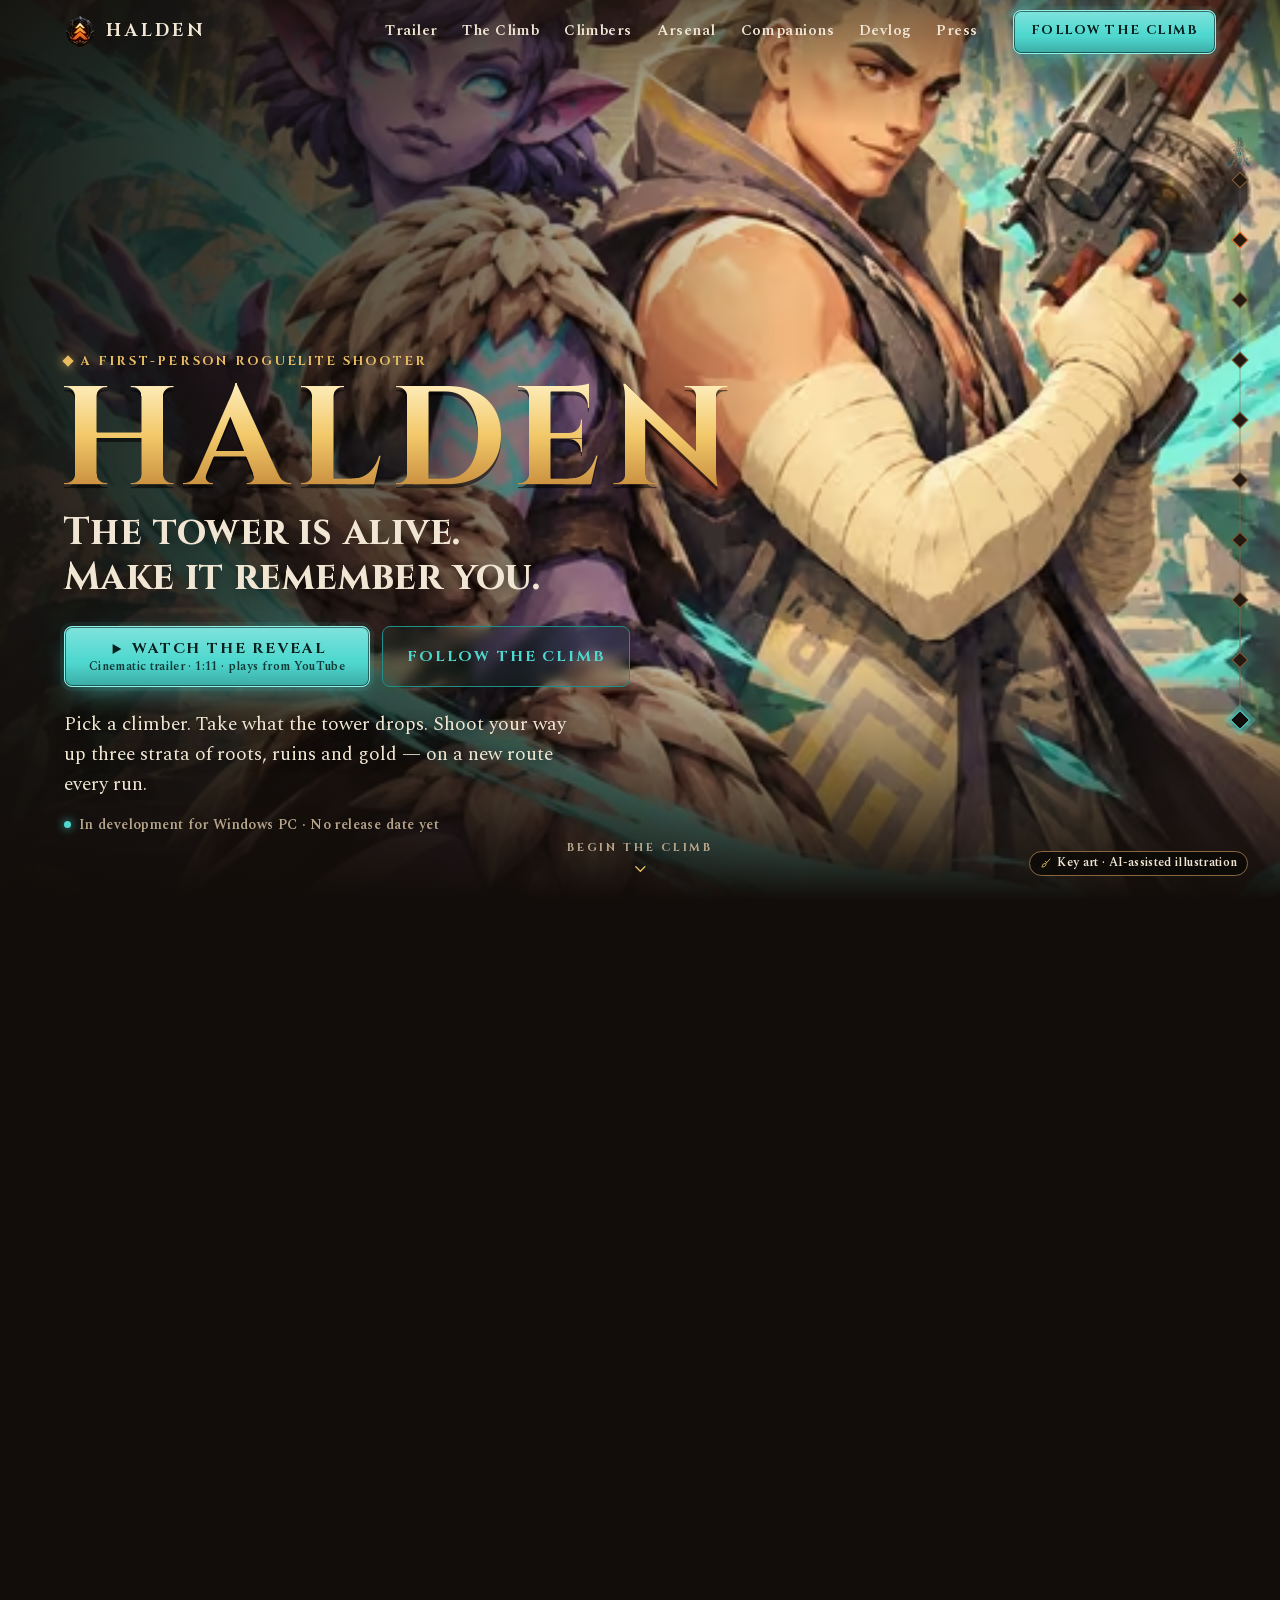
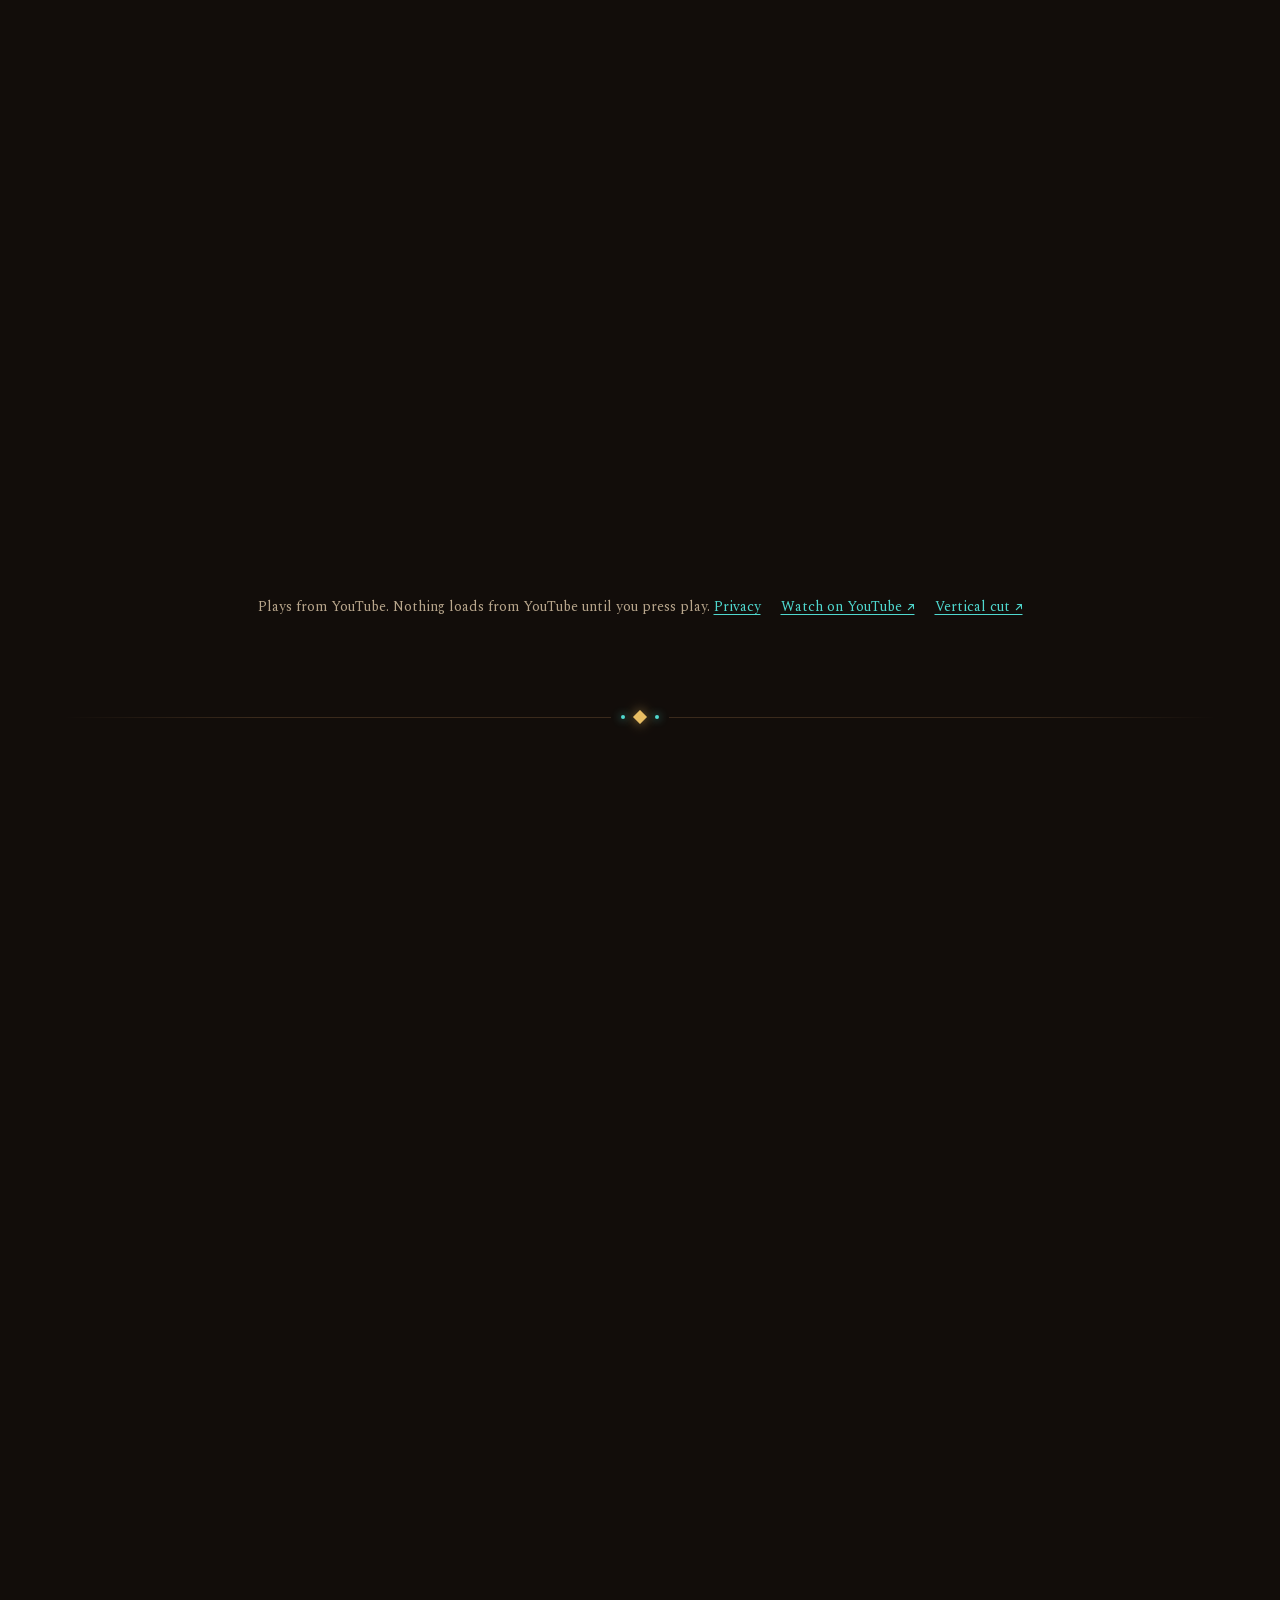
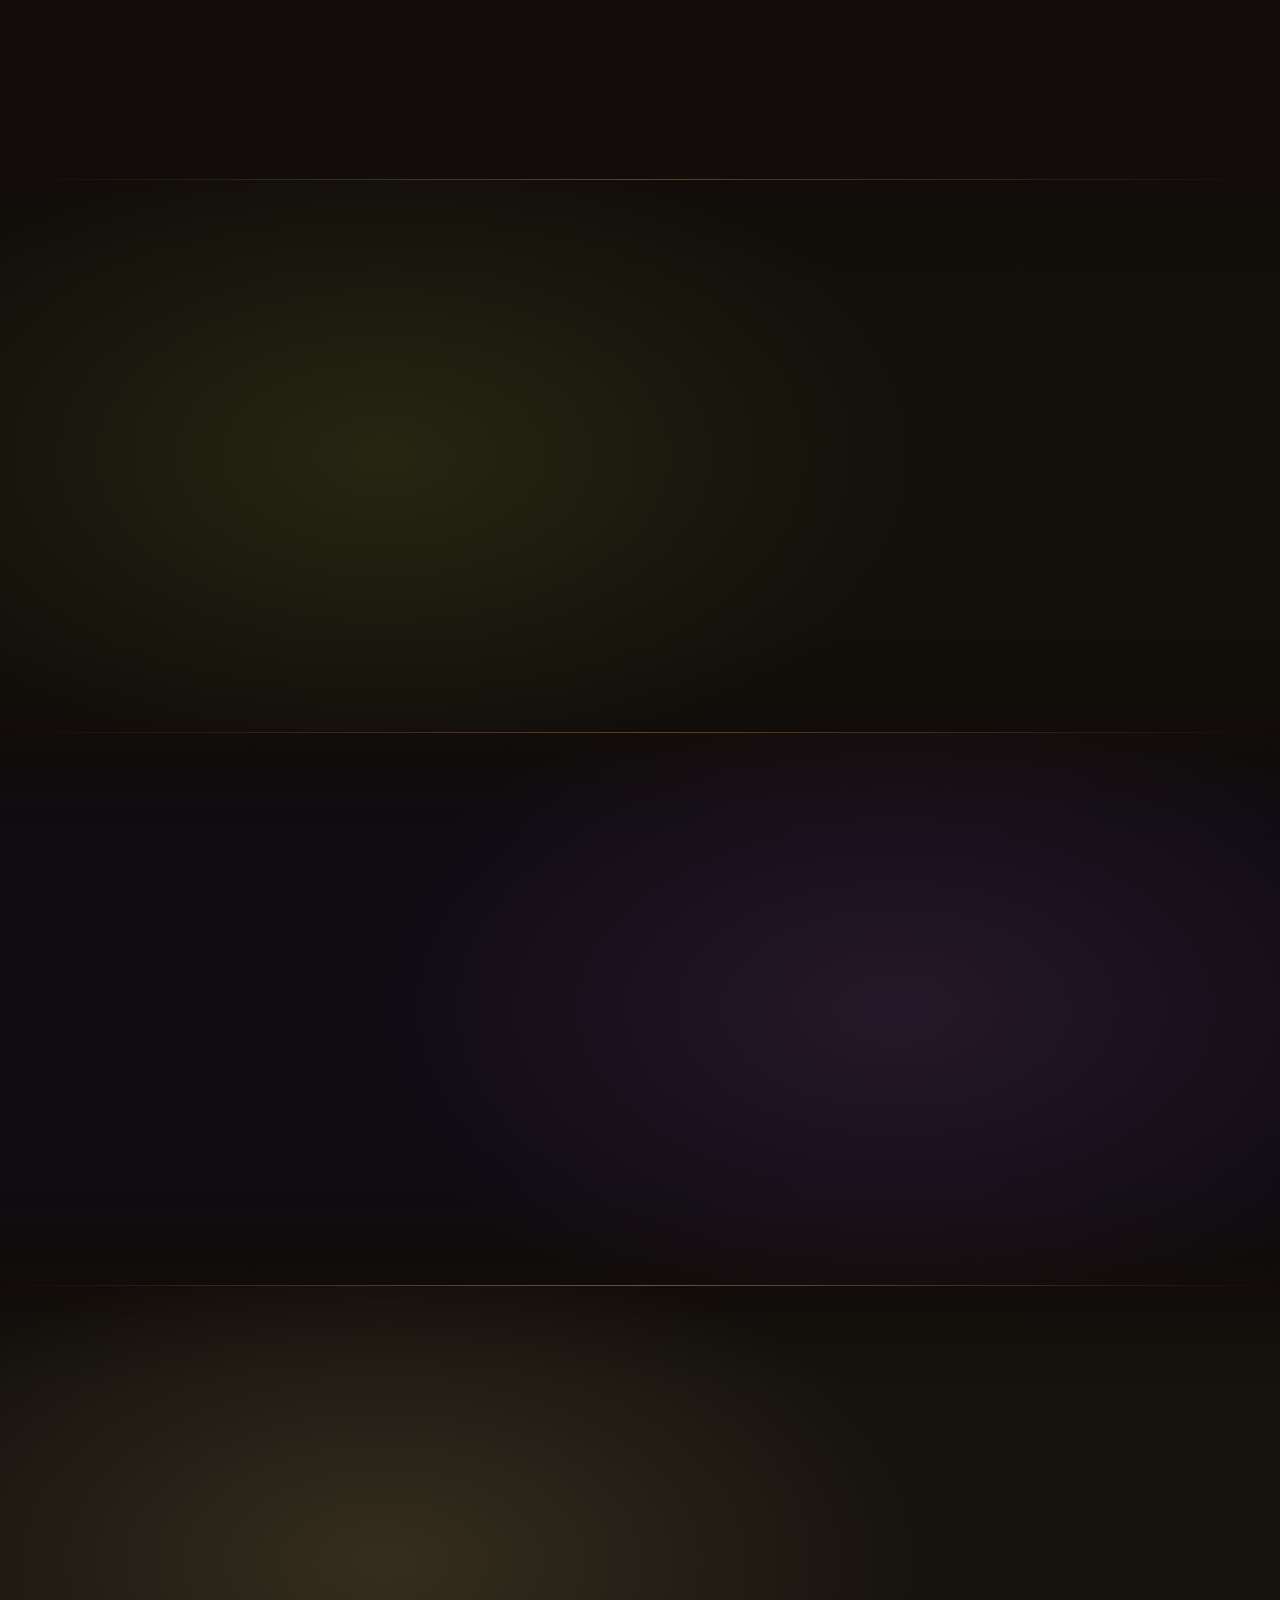
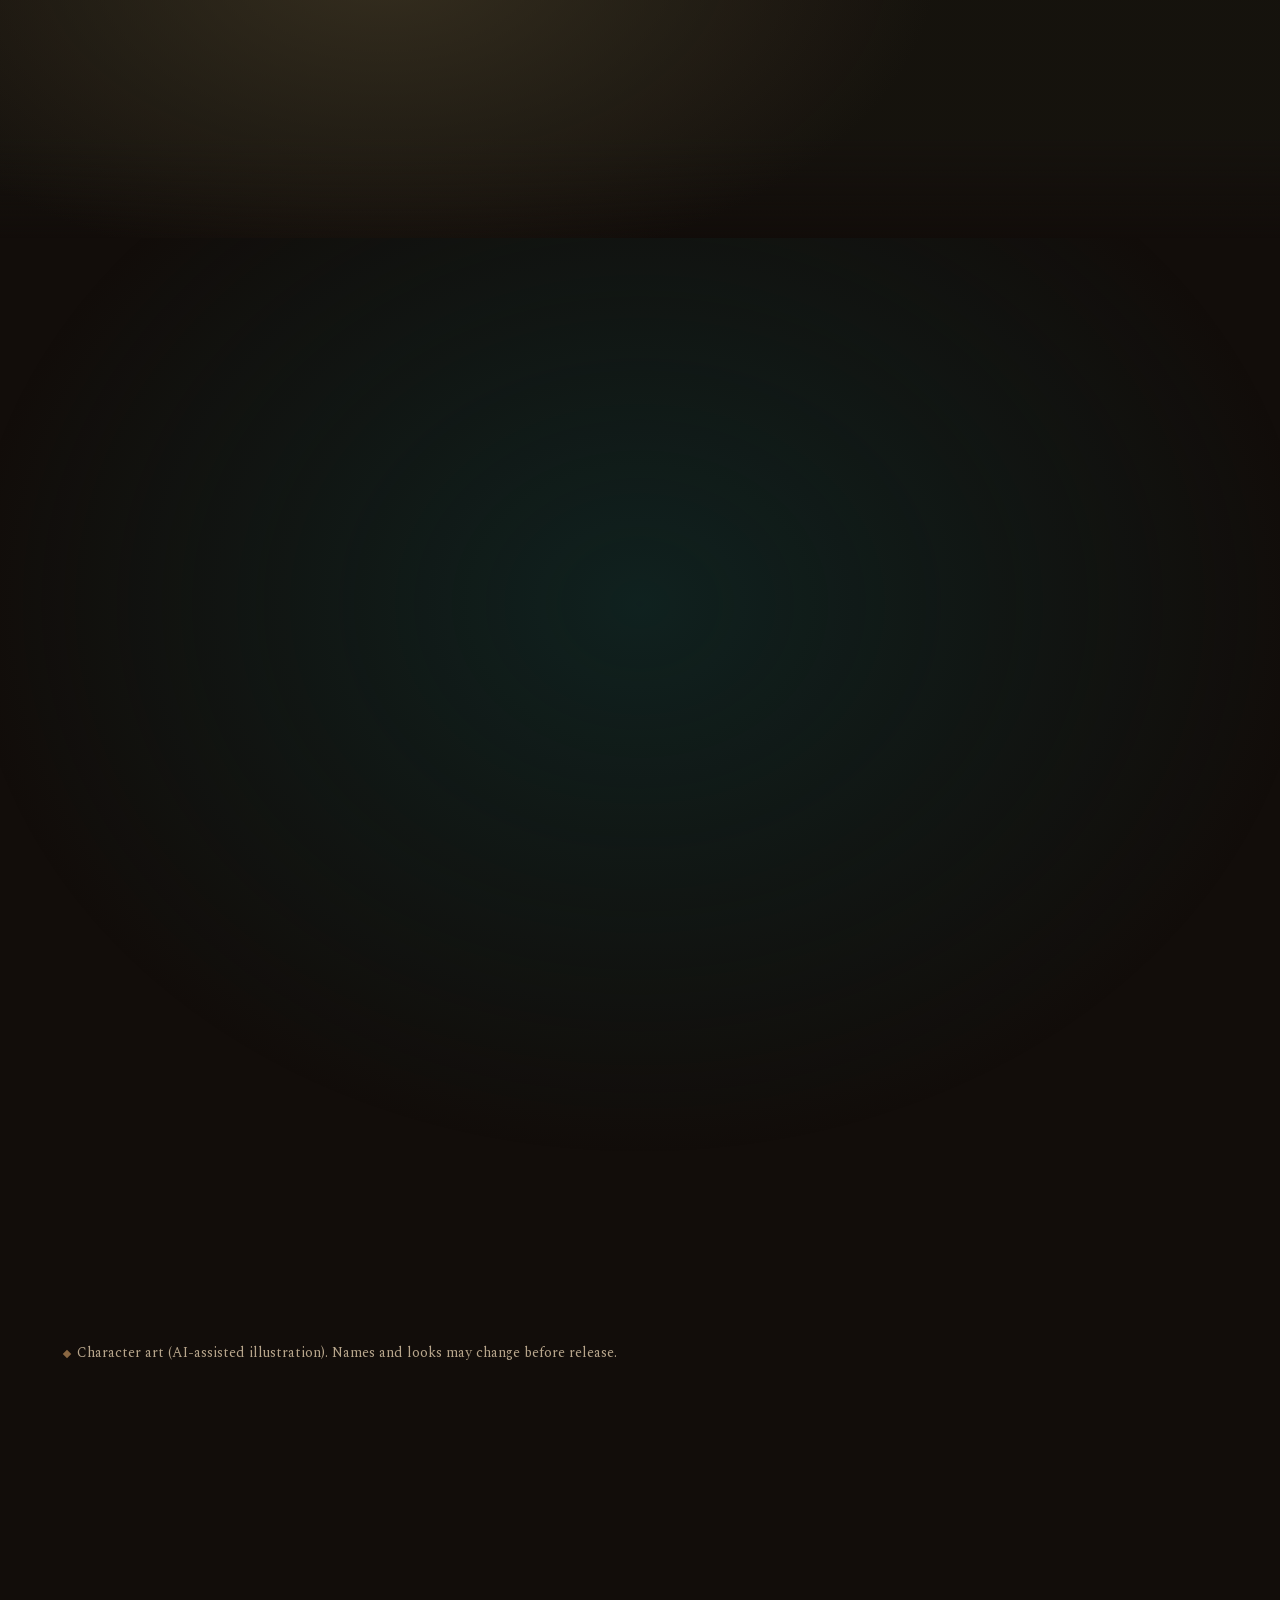
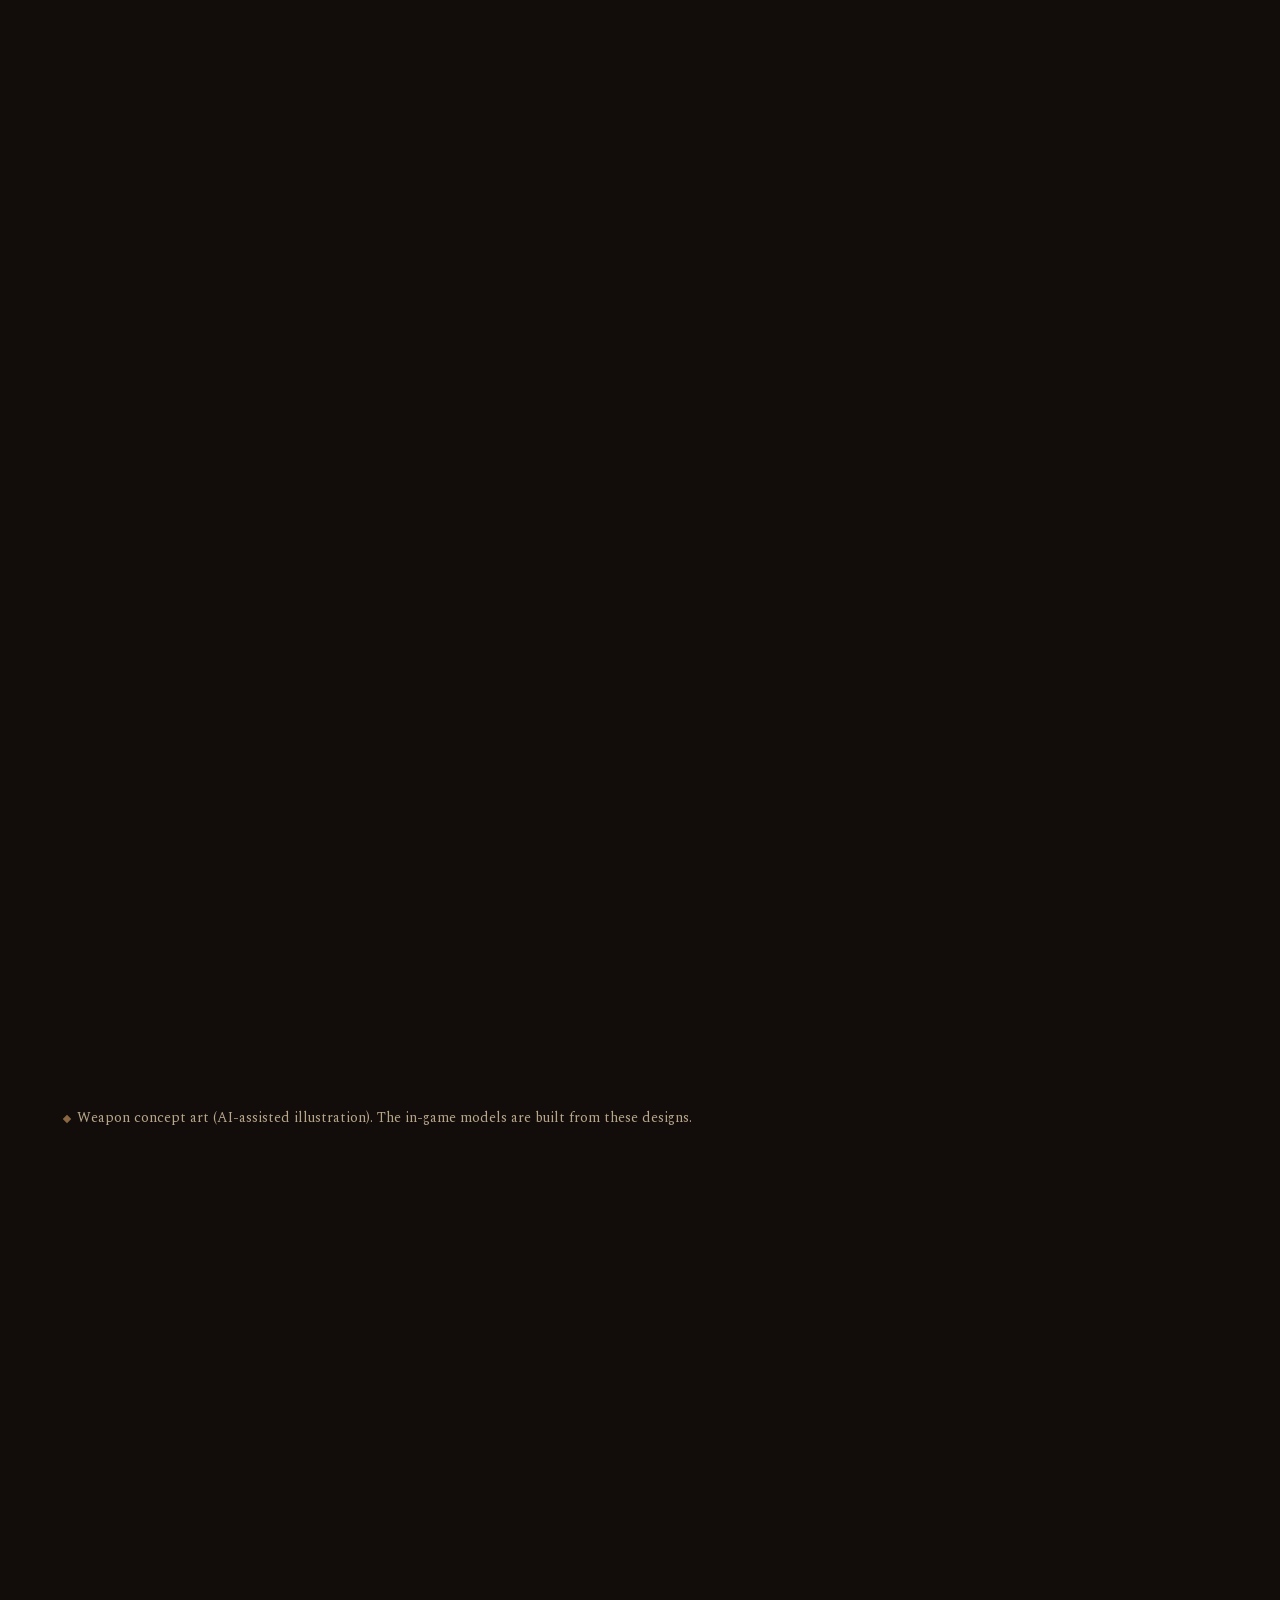
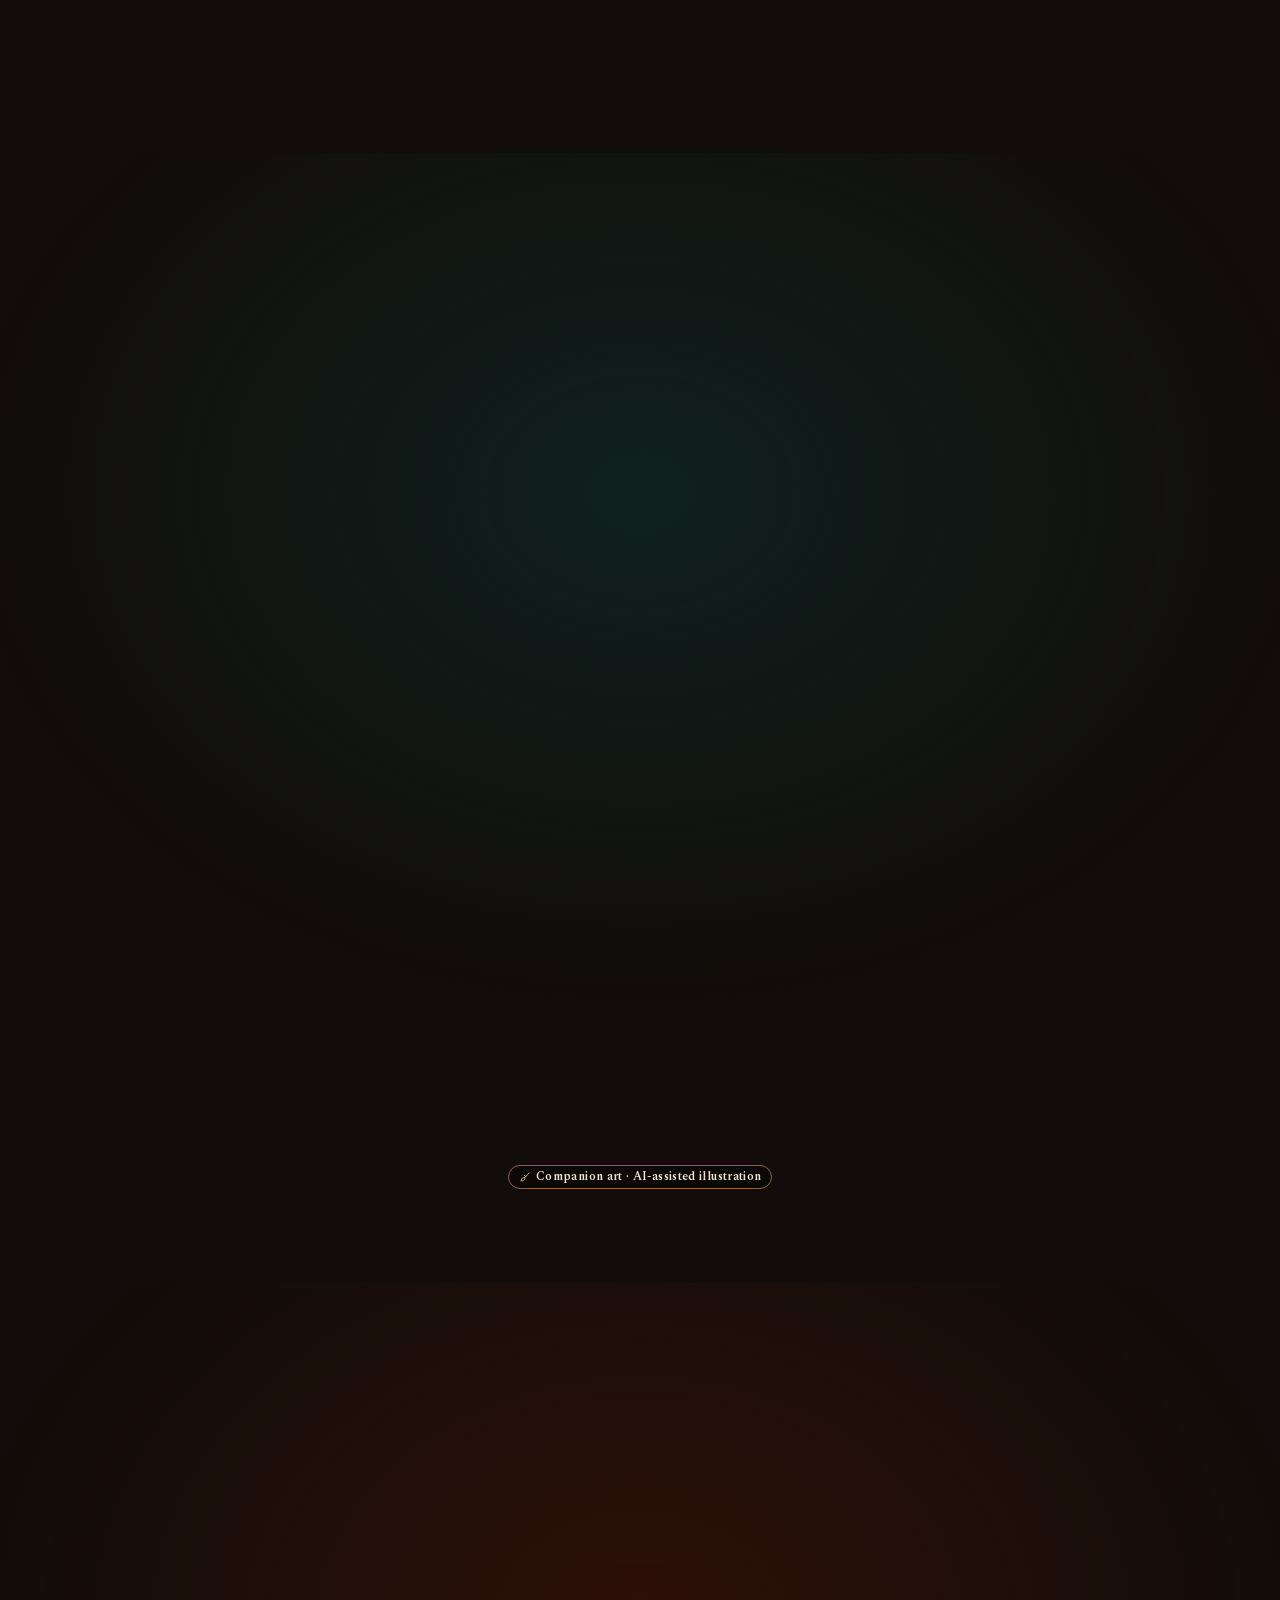
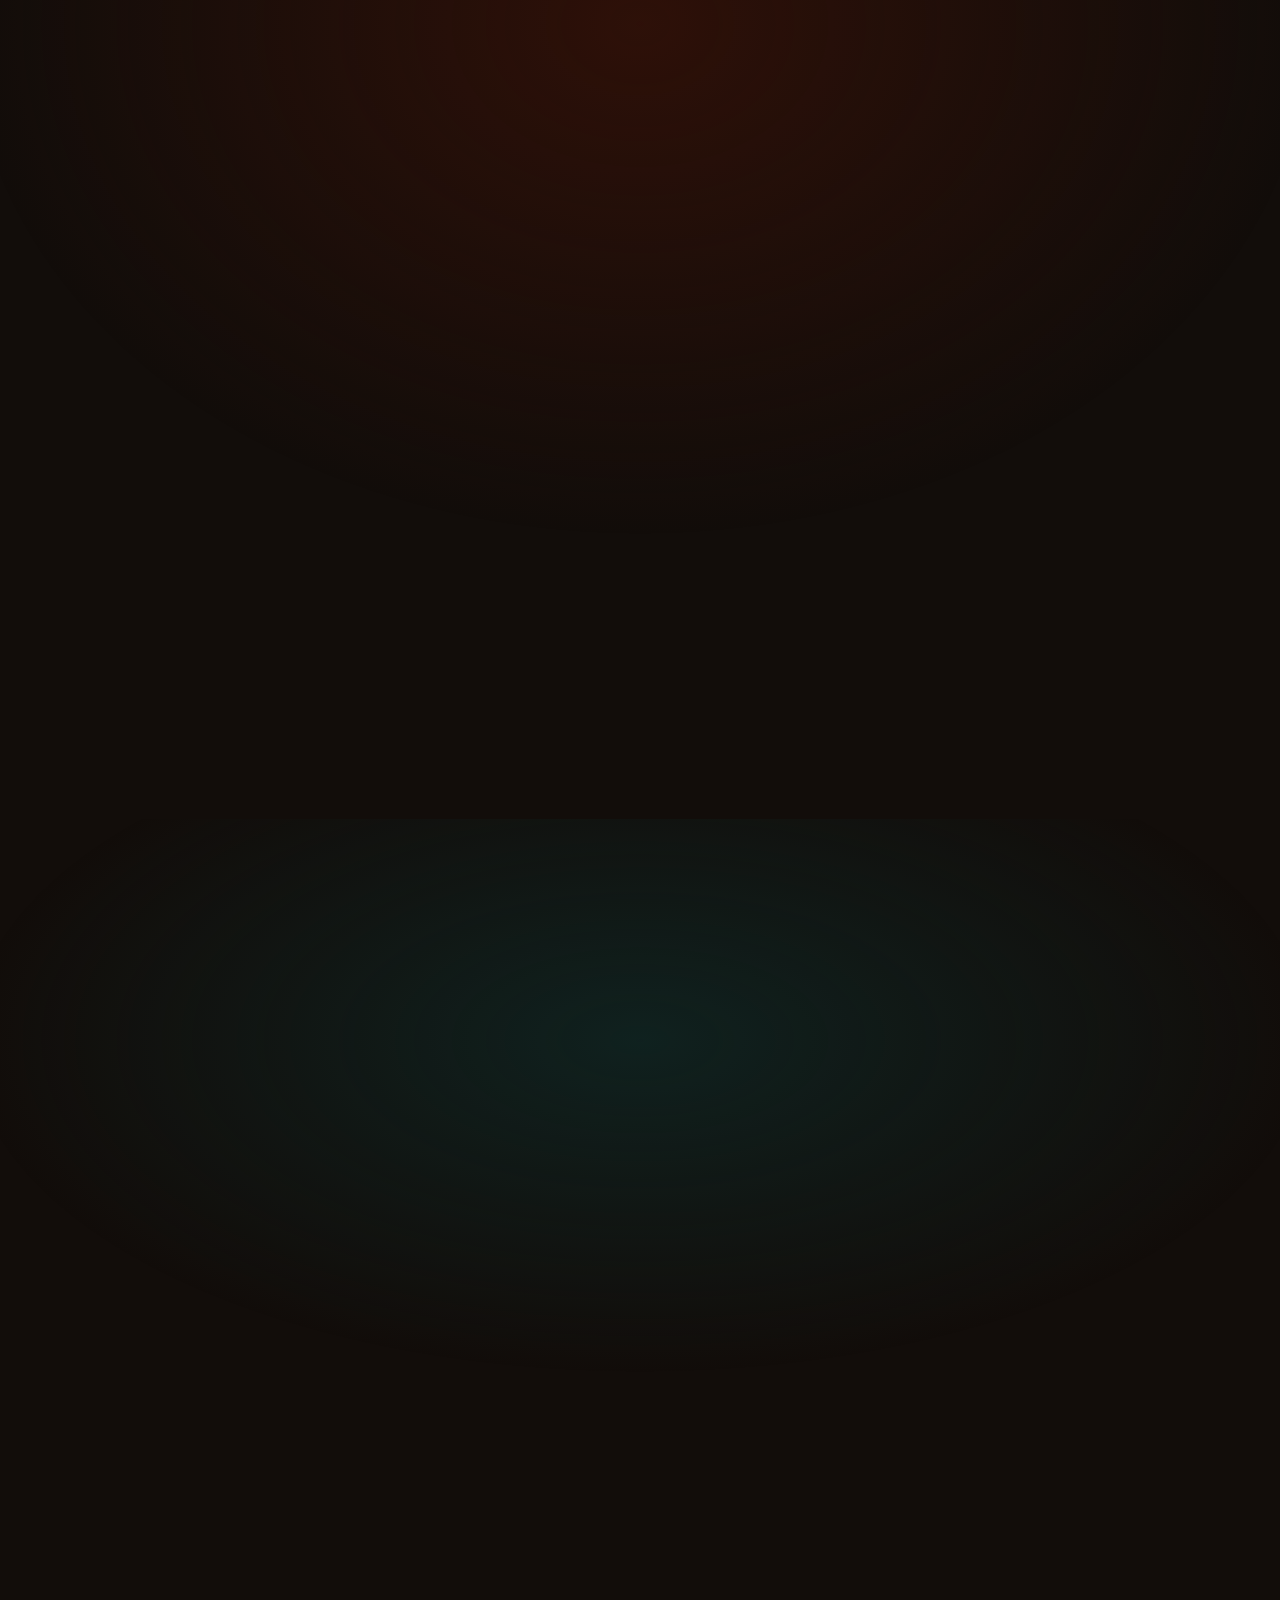
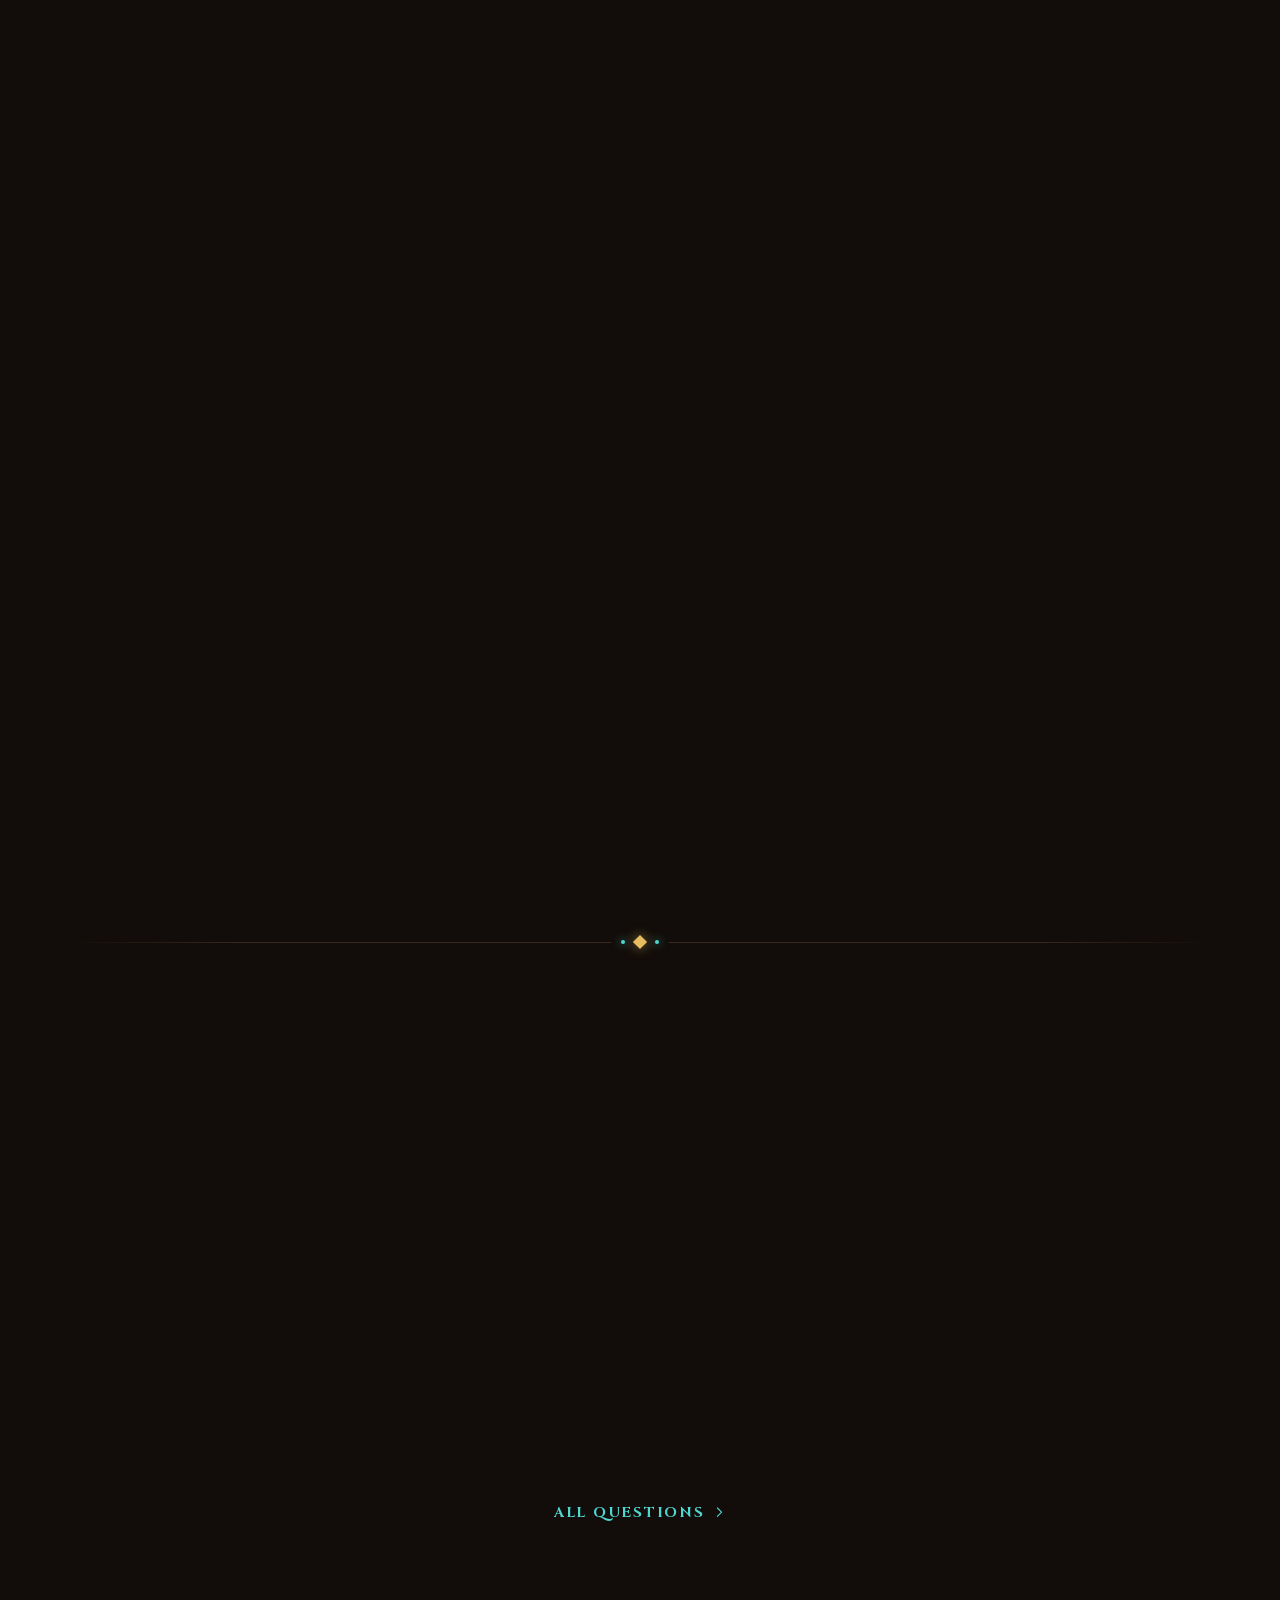
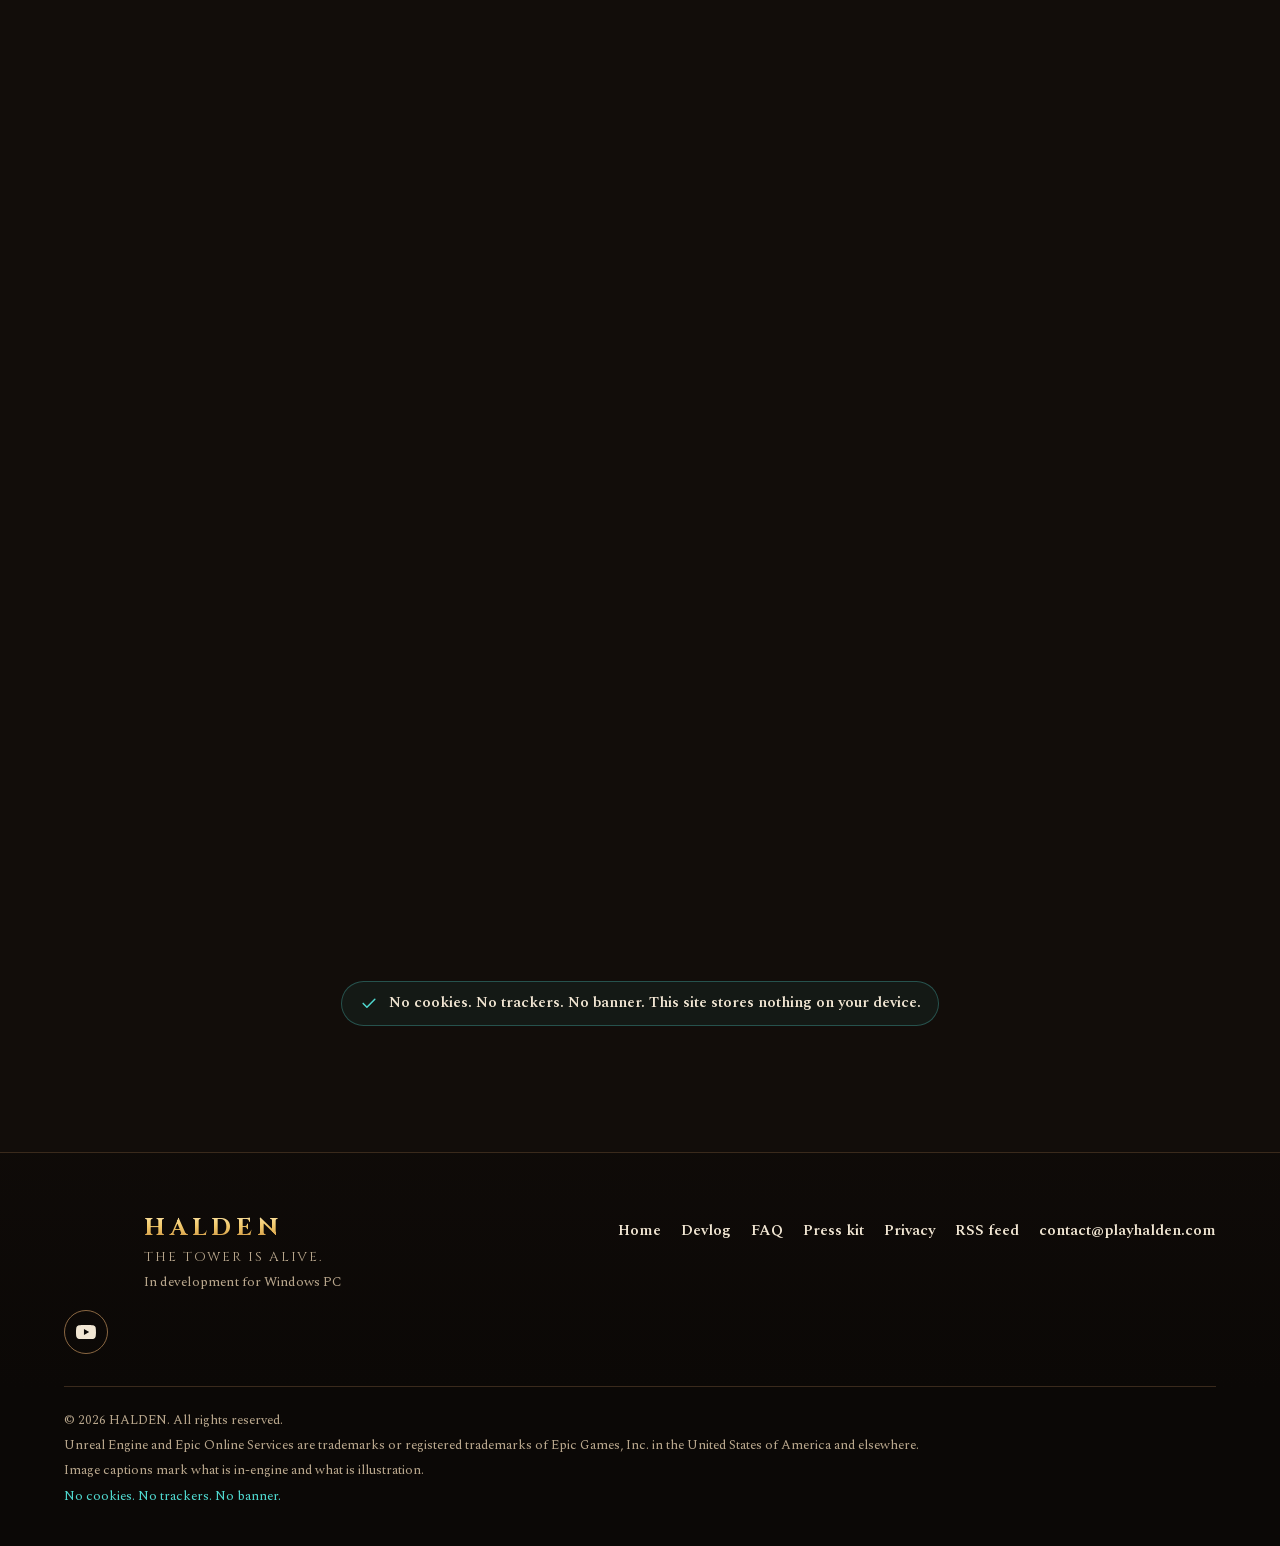
==== commit 1836db01: "HALDEN website v2.3: Kindred become Companions on every player-facing surface Owner order (the game'" ====
--- a/index.html
+++ b/index.html
@@ -31,7 +31,7 @@
 <link rel="preload" href="/assets/fonts/spectral-400.woff2" as="font" type="font/woff2" crossorigin>
 <link rel="preload" as="image" type="image/avif" media="(min-width: 64rem)" imagesrcset="/assets/img/halden-hero-d-768.avif 768w, /assets/img/halden-hero-d-1024.avif 1024w, /assets/img/halden-hero-d-1440.avif 1440w, /assets/img/halden-hero-d-1672.avif 1672w" imagesizes="100vw" fetchpriority="high">
 <link rel="preload" as="image" type="image/avif" media="(max-width: 63.99rem)" imagesrcset="/assets/img/halden-hero-m-480.avif 480w, /assets/img/halden-hero-m-768.avif 768w, /assets/img/halden-hero-m-941.avif 941w" imagesizes="100vw" fetchpriority="high">
-<link rel="stylesheet" href="/assets/css/site.3502e8c6.css">
+<link rel="stylesheet" href="/assets/css/site.77a6c686.css">
 <script type="module" src="/assets/js/site.a671a688.js"></script>
 <link rel="alternate" type="application/atom+xml" title="HALDEN devlog" href="/devlog/feed.xml">
 <link rel="icon" href="/favicon.ico" sizes="16x16 32x32 48x48">
@@ -87,7 +87,7 @@
           <li><a href="/#climb">The Climb</a></li>
           <li><a href="/#heroes">Climbers</a></li>
           <li><a href="/#arsenal">Arsenal</a></li>
-          <li><a href="/#kindred">Kindred</a></li>
+          <li><a href="/#companions">Companions</a></li>
           <li><a href="/devlog/">Devlog</a></li>
           <li><a href="/press/">Press</a></li>
         </ul>
@@ -107,7 +107,7 @@
     <li><a href="#heroes"><span class="spine__label">Climbers</span></a></li>
     <li><a href="#arsenal"><span class="spine__label">Arsenal</span></a></li>
     <li><a href="#ichor"><span class="spine__label">Ichor</span></a></li>
-    <li><a href="#kindred"><span class="spine__label">Kindred</span></a></li>
+    <li><a href="#companions"><span class="spine__label">Companions</span></a></li>
     <li><a href="#antibodies" class="is-foe"><span class="spine__label">Antibodies</span></a></li>
     <li><a href="#follow"><span class="spine__label">Summit</span></a></li>
   </ol>
@@ -547,12 +547,13 @@
       </ul>
     </div>
   </div>
-</section><section id="kindred" class="section" aria-labelledby="kindred-title" data-theme-section="ally">
+</section><section id="companions" class="section" aria-labelledby="companions-title" data-theme-section="ally">
+  <span id="kindred" class="legacy-anchor" aria-hidden="true"></span>
   <div class="wrap">
     <div class="section__head section__head--center" data-reveal>
-      <p class="eyebrow">Kindred</p>
-      <h2 id="kindred-title">Not everything in the tower wants you dead.</h2>
-      <p>Kindred are small creatures you meet on the climb. Greet one, and from your next run it climbs at your side — one companion per climber. You don’t buy them. You find them.</p>
+      <p class="eyebrow">Companions</p>
+      <h2 id="companions-title">Not everything in the tower wants you dead.</h2>
+      <p>Companions are small creatures you meet on the climb. Greet one, and from your next run it climbs at your side — one Companion per climber. You don’t buy them. You find them.</p>
     </div>
     <figure class="kindred-fig">
       <ul class="kindred stagger" data-reveal>
@@ -645,7 +646,7 @@
           <p class="whisper whisper--ally">Three drums, one heart. Shoot on the beat.</p>
         </li>
       </ul>
-      <figcaption><span class="chip"><svg class="ico" aria-hidden="true" focusable="false"><use href="#i-brush"></use></svg><span>Kindred art · AI-assisted illustration</span></span></figcaption>
+      <figcaption><span class="chip"><svg class="ico" aria-hidden="true" focusable="false"><use href="#i-brush"></use></svg><span>Companion art · AI-assisted illustration</span></span></figcaption>
     </figure>
   </div>
 </section><section id="antibodies" class="section" aria-labelledby="antibodies-title" data-theme-section="foe">
--- a/assets/css/site.77a6c686.css
+++ b/assets/css/site.77a6c686.css
@@ -0,0 +1 @@
+@layer reset,tokens,base,layout,components,themes,motion,utilities;@font-face{font-family:"Cinzel";src:url(/assets/fonts/cinzel-700.woff2) format("woff2");font-weight:700;font-style:normal;font-display:swap}@font-face{font-family:"Cinzel";src:url(/assets/fonts/cinzel-400.woff2) format("woff2");font-weight:400;font-style:normal;font-display:swap}@font-face{font-family:"Spectral";src:url(/assets/fonts/spectral-400.woff2) format("woff2");font-weight:400;font-style:normal;font-display:swap}@font-face{font-family:"Spectral";src:url(/assets/fonts/spectral-600.woff2) format("woff2");font-weight:600;font-style:normal;font-display:swap}@font-face{font-family:"Spectral Fallback";src:local("Georgia");size-adjust:100%;ascent-override:105.9%;descent-override:46.3%;line-gap-override:0%}@font-face{font-family:"Cinzel Fallback";src:local("Georgia Bold"),local("Georgia");font-weight:700;size-adjust:106.2%;ascent-override:91.9%;descent-override:35%;line-gap-override:0%}@property --bg{syntax:"<color>";inherits:true;initial-value:#120d0a}@property --haze{syntax:"<color>";inherits:true;initial-value:#2a1a10}@property --climb{syntax:"<number>";inherits:true;initial-value:0}@layer reset{*,*::before,*::after{box-sizing:border-box}html{-webkit-text-size-adjust:100%;text-size-adjust:100%}body,h1,h2,h3,h4,p,figure,blockquote,dl,dd,ul,ol{margin:0}ul[role=list],ol[role=list],.list-reset{list-style:none;padding:0}img,picture,svg,video,iframe{display:block;max-width:100%}img{height:auto}input,button,textarea,select{font:inherit;color:inherit}button{cursor:pointer;background:none;border:0;padding:0}a{color:inherit}}@layer tokens{:root{color-scheme:dark;--bg:#120d0a;--bg-2:#1a130e;--bg-3:#241a12;--ink:#f1e6d3;--muted:#b8a68c;--gold:#e8bd62;--line:#8a6742;--line-faint:#3a2a1c;--ally:#4fd8cf;--ally-ink:#06201e;--ally-deep:#1f8f89;--focus:#7ff0e8;--foe:#ff7a2f;--foe-red:#e2442f;--ichor-a:#ffb347;--ichor-b:#ffd27a;--haze:#2a1a10;--accent:var(--gold);--font-display:"Cinzel","Cinzel Fallback",Georgia,serif;--font-body:"Spectral","Spectral Fallback",Georgia,serif;--wrap:min(100% - 2rem,76rem);--header-h:64px;--dock-h:72px;--radius:14px;--snap:cubic-bezier(.2,1.6,.4,1);--anticipate:cubic-bezier(.5,0,.9,.4);--ease-out:cubic-bezier(.2,.8,.2,1);--t-press:70ms;--t-hover:140ms;--t-reveal:320ms;--gold-grad:linear-gradient(180deg,#fff1c4 0%,#f2c869 45%,#b9792f 100%);--shadow-1:0 1px 0 rgba(255,236,200,.05) inset,0 18px 40px -18px rgba(0,0,0,.8)}}@layer base{html{scroll-padding-top:calc(var(--header-h) + 8px);background:#0b0806}@media (max-width:63.99rem){html:has(body.has-dock){scroll-padding-bottom:calc(var(--dock-h) + 8px)}}html:has(dialog[open]),html.menu-open{overflow:hidden}body{background-color:var(--bg);color:var(--ink);font-family:var(--font-body);font-weight:400;font-size:clamp(1.0625rem,1rem + .3vw,1.1875rem);line-height:1.6;font-variant-numeric:lining-nums;-webkit-font-smoothing:antialiased;text-rendering:optimizeLegibility;transition:--bg 600ms ease,--haze 600ms ease;overflow-x:clip;min-height:100vh}body::before{content:"";position:fixed;inset:0;z-index:-1;pointer-events:none;background:radial-gradient(120% 70% at 50% 0%,var(--haze) 0%,transparent 62%),radial-gradient(90% 60% at 50% 110%,color-mix(in srgb,var(--haze) 60%,transparent) 0%,transparent 70%)}h1,h2,h3,h4{font-family:var(--font-display);font-weight:700;line-height:1.1;text-wrap:balance}h2{font-size:clamp(2rem,1.2rem + 3.2vw,3.75rem);letter-spacing:.02em;color:var(--ink)}h3{font-size:clamp(1.35rem,1.1rem + 1vw,1.9rem);letter-spacing:.02em}p{text-wrap:pretty}a{color:var(--ally);text-decoration-thickness:1px;text-underline-offset:.18em}a:hover{color:var(--focus)}strong{font-weight:600;color:var(--ink)}:focus-visible{outline:3px solid var(--focus);outline-offset:3px;border-radius:4px}::selection{background:rgba(79,216,207,.35);color:#fff}.num{font-variant-numeric:lining-nums tabular-nums}}@layer layout{.wrap{width:var(--wrap);margin-inline:auto}@media (min-width:75rem) and (max-width:83.99rem){.page-home{--wrap:min(100% - 8rem,76rem)}}.narrow{max-width:62ch}.section{position:relative;padding-block:clamp(3.75rem,2.25rem + 4.5vw,6.75rem)}.section--tight{padding-block:clamp(3rem,2rem + 4vw,5rem)}.section__head{max-width:46rem;margin-bottom:clamp(2rem,1.5rem + 2vw,3.25rem)}.section__head--center{margin-inline:auto;text-align:center;max-width:60rem}.section__head--center>p:not(.eyebrow){max-width:62ch;margin-inline:auto}.section__head--center .whisper{justify-content:center}.section__head>* + *{margin-top:1rem}#trailer{padding-top:clamp(2.5rem,1.5rem + 3vw,4.5rem)}#heroes,#companions,#coop,#antibodies{isolation:isolate}.legacy-anchor{position:absolute;top:0;left:0;width:0;height:0}#heroes::before,#companions::before,#coop::before,#antibodies::before{content:"";position:absolute;inset:0;z-index:-1;pointer-events:none;background:radial-gradient(70% 60% at 50% 30%,color-mix(in srgb,var(--sec-haze) 70%,transparent),transparent 75%)}.section__head h2{margin-top:.6rem}.prose>* + *{margin-top:1.1em}.prose p{max-width:62ch}.split{display:grid;gap:clamp(2rem,1rem + 4vw,4.5rem);align-items:center}@media (min-width:64rem){.split{grid-template-columns:repeat(2,minmax(0,1fr))}.split--5-7{grid-template-columns:minmax(0,5fr) minmax(0,7fr)}.split--7-5{grid-template-columns:minmax(0,7fr) minmax(0,5fr)}}.page-head{padding-block:clamp(3rem,2rem + 5vw,6rem) clamp(1.5rem,1rem + 2vw,2.5rem)}.page-head h1{font-size:clamp(2.6rem,1.6rem + 4.4vw,5rem);letter-spacing:.04em}.page-head .sub{color:var(--muted);margin-top:.9rem;max-width:62ch}}@layer components{.skip{position:absolute;left:1rem;top:-100px;z-index:100;background:var(--ally);color:var(--ally-ink);padding:.7rem 1rem;border-radius:8px;font-weight:600;text-decoration:none}.skip:focus{top:.75rem}.sprite{position:absolute;width:0;height:0;overflow:hidden}.hero-sentinel{position:absolute;top:24px;left:0;width:1px;height:1px;pointer-events:none}.ico{width:1em;height:1em;flex:none;fill:none;stroke:currentColor;stroke-width:1.8;stroke-linecap:round;stroke-linejoin:round}.ico--fill{fill:currentColor;stroke:none}.eyebrow{font-family:var(--font-display);font-weight:700;font-size:.78rem;letter-spacing:.22em;text-transform:uppercase;color:var(--accent);display:flex;align-items:center;gap:.75em}.eyebrow::before{content:"";width:8px;height:8px;background:currentColor;transform:rotate(45deg);flex:none;box-shadow:0 0 12px currentColor}.section__head--center .eyebrow{justify-content:center}.whisper{font-family:var(--font-display);font-weight:400;font-size:clamp(1.05rem,.9rem + .6vw,1.35rem);letter-spacing:.06em;text-transform:uppercase;color:var(--foe);display:flex;align-items:flex-start;gap:.65em;line-height:1.35;text-shadow:0 0 18px rgba(255,122,47,.35)}.whisper .vein{width:14px;height:20px;flex:none;margin-top:.12em;color:var(--foe)}.whisper--ally{color:var(--ally);text-shadow:0 0 16px rgba(79,216,207,.3);font-size:.95rem}.muted{color:var(--muted)}.small{font-size:.875rem}.footnote{color:var(--muted);font-size:.875rem;margin-top:1.75rem;display:flex;gap:.5em;align-items:center}.footnote::before{content:"";width:6px;height:6px;transform:rotate(45deg);background:var(--line);flex:none}.btn{--b-bg:transparent;--b-ink:var(--ally);--b-bd:var(--ally-deep);position:relative;isolation:isolate;overflow:hidden;display:inline-flex;flex-direction:column;align-items:center;justify-content:center;gap:.15rem;min-height:48px;padding:.8rem 1.5rem;border-radius:8px;background:var(--b-bg);color:var(--b-ink);border:1px solid var(--b-bd);font-family:var(--font-display);font-weight:700;font-size:.95rem;letter-spacing:.12em;text-transform:uppercase;line-height:1.15;text-decoration:none;text-align:center;text-wrap:balance;transition:transform var(--t-hover) var(--snap),box-shadow var(--t-hover) ease,background-color var(--t-hover) ease,color var(--t-hover) ease}.btn:hover{color:var(--b-ink)}.btn--primary{--b-bg:var(--ally);--b-ink:var(--ally-ink);--b-bd:#8ff3ec;background-image:linear-gradient(180deg,rgba(255,255,255,.28),rgba(255,255,255,0) 55%),linear-gradient(0deg,rgba(0,40,38,.25),transparent 40%);box-shadow:0 0 0 1px rgba(6,32,30,.6) inset,0 10px 28px -10px rgba(79,216,207,.65),0 0 0 4px rgba(79,216,207,.08)}.btn--ghost{--b-bg:rgba(79,216,207,.06);background-color:var(--b-bg);backdrop-filter:blur(6px)}.btn--ghost:hover{--b-bg:rgba(79,216,207,.16)}.btn--sm{min-height:44px;padding:.55rem 1.05rem;font-size:.8rem}.btn__main{display:inline-flex;align-items:center;gap:.55em}.btn__sub{font-family:var(--font-body);font-weight:600;font-size:.75rem;letter-spacing:.03em;text-transform:none;opacity:.86}.btn .ico{width:1.05em;height:1.05em}.btn::after{content:"";position:absolute;inset:-2px;z-index:-1;background:linear-gradient(115deg,transparent 30%,rgba(255,255,255,.35) 50%,transparent 70%);transform:translateX(-130%);pointer-events:none}.btn-row{display:flex;flex-wrap:wrap;gap:.75rem;align-items:stretch}.chip{display:inline-flex;align-items:center;gap:.45em;font-family:var(--font-body);font-weight:600;font-size:.75rem;letter-spacing:.03em;line-height:1.2;color:var(--ink);background:rgba(10,8,6,.78);border:1px solid var(--line);border-radius:999px;padding:.32em .8em .36em}.chip .ico{width:12px;height:12px;color:var(--gold)}.figure-chip{position:absolute;top:.75rem;left:.75rem;z-index:2;max-width:calc(100% - 1.5rem);white-space:normal}@media (max-width:39.99rem){.chip__opt{position:absolute;width:1px;height:1px;overflow:hidden;clip-path:inset(50%);white-space:nowrap}.eyebrow{font-size:.72rem;letter-spacing:.16em}}@container (max-width:13.5rem){.figure-chip .chip__opt{position:absolute;width:1px;height:1px;overflow:hidden;clip-path:inset(50%);white-space:nowrap}}.pill{display:inline-flex;align-items:center;gap:.5em;font-weight:600;font-size:.875rem;letter-spacing:.03em;border-radius:999px;padding:.3em .85em;border:1px solid var(--ally-deep);color:var(--ally);background:rgba(79,216,207,.08)}.tag{display:inline-flex;align-items:center;font-weight:600;font-size:.8rem;letter-spacing:.04em;padding:.15em .7em;border-radius:999px;border:1px solid currentColor}.tag--gold{color:var(--gold);border-color:rgba(232,189,98,.6)}.tag--ally{color:var(--ally);border-color:rgba(79,216,207,.55);background:rgba(79,216,207,.08)}.tag--foe{color:var(--foe);border-color:rgba(255,122,47,.6);background:rgba(255,122,47,.07)}.fig{position:relative;margin:0;border-radius:var(--radius);overflow:hidden;background:var(--bg-2);border:1px solid var(--line-faint);box-shadow:0 30px 60px -30px rgba(0,0,0,.85)}.fig picture{display:block;width:100%;height:100%}.fig img{width:100%;height:100%;object-fit:cover}.fig--16x9{aspect-ratio:16/9}.plate{position:relative;background-color:var(--bg-2);background-image:url(/assets/img/halden-leather-800.webp);background-size:400px auto;background-blend-mode:soft-light;border:1px solid var(--line-faint);border-radius:12px;box-shadow:var(--shadow-1)}.plate::before{content:"";position:absolute;inset:0;border-radius:inherit;background:linear-gradient(180deg,rgba(255,236,200,.04),transparent 40%);pointer-events:none}.frame{border:22px solid transparent;border-image:url(/assets/img/halden-plate-1086.webp) 81 fill / 22px stretch;background:none;border-radius:0;box-shadow:none}.frame::before{display:none}.site-header{position:sticky;top:0;z-index:60;height:var(--header-h);background:rgba(18,13,10,.97);border-bottom:1px solid var(--line-faint);transition:background-color 220ms ease,border-color 220ms ease}.site-header__inner{height:100%;display:flex;align-items:center;gap:1.25rem}.brand{display:inline-flex;align-items:center;gap:.6rem;text-decoration:none;color:var(--ink);margin-right:auto;min-height:44px}.brand img{width:32px;height:32px}.brand__word{font-family:var(--font-display);font-weight:700;font-size:1.1rem;letter-spacing:.18em;padding-left:.05em}.brand:hover{color:var(--gold)}.nav-panel{display:flex;align-items:center;gap:1.5rem}.nav ul{display:flex;gap:.15rem;list-style:none;padding:0;margin:0}.header-cta,.dock .btn{white-space:nowrap}.nav a{display:inline-flex;align-items:center;min-height:44px;padding:0 .7rem;color:var(--ink);text-decoration:none;font-weight:600;font-size:.95rem;letter-spacing:.03em;border-radius:6px;position:relative}.nav a::after{content:"";position:absolute;left:.7rem;right:.7rem;bottom:8px;height:2px;background:var(--ally);transform:scaleX(0);transform-origin:left;transition:transform var(--t-hover) var(--snap)}.nav a:hover{color:var(--ally)}.nav a:hover::after,.nav a[aria-current]::after{transform:scaleX(1)}.nav a[aria-current]{color:var(--ally)}.menu-btn{display:none;min-height:44px;min-width:44px;padding:0 .9rem;border:1px solid var(--line);border-radius:8px;color:var(--ink);font-family:var(--font-display);font-weight:700;font-size:.8rem;letter-spacing:.14em;text-transform:uppercase;align-items:center;gap:.5rem}.menu-btn .ico{width:18px;height:18px}.menu-btn__open,.menu-btn__close{display:inline-flex;align-items:center;gap:.5rem}.menu-btn__close,.menu-btn[aria-expanded="true"] .menu-btn__open{display:none}.menu-btn[aria-expanded="true"] .menu-btn__close{display:inline-flex}.menu-btn[aria-expanded="true"]{border-color:var(--ally-deep);color:var(--ally)}.nav-scrim{display:none}@media (min-width:64rem){.page-home .site-header{background:transparent;border-color:transparent}.page-home .site-header.is-solid{background:rgba(18,13,10,.84);border-color:var(--line-faint);-webkit-backdrop-filter:blur(8px);backdrop-filter:blur(8px)}@supports not ((backdrop-filter:blur(8px)) or (-webkit-backdrop-filter:blur(8px))){.page-home .site-header.is-solid{background:rgb(18,13,10)}}.page-home .hero{margin-top:calc(var(--header-h) * -1)}}@media (max-width:63.99rem){.js .menu-btn{display:inline-flex}.site-header__inner{gap:.75rem}.js .nav-panel{position:absolute;top:var(--header-h);left:0;right:0;display:none;flex-direction:column;align-items:stretch;gap:1rem;padding:1rem 1rem 1.5rem;background:rgb(18,13,10);border-bottom:1px solid var(--line);box-shadow:0 30px 40px -20px rgba(0,0,0,.8)}.js .nav-panel.is-open{display:flex}.js .nav-panel{z-index:2}.js .site-header.menu-open .nav-scrim{display:block;position:fixed;left:0;right:0;top:var(--header-h);bottom:0;z-index:1;background:rgba(8,6,4,.78)}.page-404 .nav-panel{display:none}.js .nav ul{flex-direction:column}.js .nav a{width:100%;font-size:1.1rem;border-bottom:1px solid var(--line-faint);border-radius:0;padding:0 .25rem}.js .nav a::after{display:none}html:not(.js) .site-header{height:auto}html:not(.js) .site-header__inner{flex-wrap:wrap;padding-block:.5rem}html:not(.js) .nav ul{flex-wrap:wrap}html:not(.js) .nav-panel{flex-wrap:wrap;gap:.5rem 1rem;width:100%}}.spine{display:none}@media (min-width:75rem){.spine{display:block;position:fixed;right:clamp(10px,1.4vw,26px);top:50%;transform:translateY(-50%);height:60vh;width:44px;z-index:40}.spine__emblem{position:absolute;left:50%;top:-44px;transform:translateX(-50%);width:28px;height:auto;opacity:.95}.spine__track{position:absolute;left:50%;top:6px;bottom:6px;width:2px;transform:translateX(-50%);background:linear-gradient(180deg,rgba(138,103,66,.15),rgba(138,103,66,.55));border-radius:2px;overflow:hidden}.spine__fill{position:absolute;inset:0;background:linear-gradient(0deg,var(--ichor-a),var(--ichor-b));transform-origin:bottom;transform:scaleY(var(--climb));box-shadow:0 0 10px var(--ichor-a)}.spine ol{position:absolute;inset:0;margin:0;padding:0;list-style:none;display:flex;flex-direction:column-reverse;justify-content:space-between}.spine li{height:0;display:flex;align-items:center;justify-content:center}.spine a{position:relative;display:grid;place-items:center;width:44px;height:44px;flex:none;color:var(--ink);text-decoration:none}.spine a::before{content:"";width:12px;height:12px;transform:rotate(45deg);background:var(--bg-3);border:1.5px solid var(--line);transition:transform var(--t-hover) var(--snap),background-color var(--t-hover),border-color var(--t-hover),box-shadow var(--t-hover)}.spine a.is-passed::before{background:var(--ichor-a);border-color:var(--ichor-b)}.spine a.is-active::before{transform:rotate(45deg) scale(1.25);background:var(--bg);border-color:var(--ally);box-shadow:0 0 0 3px rgba(79,216,207,.3),0 0 14px rgba(79,216,207,.7)}.spine a.is-foe::before{border-color:var(--foe)}.spine a.is-foe.is-active::before{border-color:var(--foe);box-shadow:0 0 0 3px rgba(255,122,47,.3),0 0 14px rgba(255,122,47,.7)}.spine__label{position:absolute;right:46px;top:50%;transform:translate(6px,-50%);opacity:0;pointer-events:none;white-space:nowrap;font-family:var(--font-display);font-weight:700;font-size:.72rem;letter-spacing:.16em;text-transform:uppercase;padding:.4em .75em;border-radius:6px;background:rgba(10,8,6,.92);border:1px solid var(--line);color:var(--ink);transition:opacity var(--t-hover),transform var(--t-hover) var(--snap)}.spine a:hover .spine__label,.spine a:focus-visible .spine__label{opacity:1;transform:translate(0,-50%)}.spine a:focus-visible{outline-offset:-4px}}.hero{position:relative;isolation:isolate;overflow:hidden;container-type:inline-size;container-name:hero}.hero__media{position:relative;z-index:-1;overflow:hidden}.hero__media picture,.hero__media img{width:100%;height:100%}.hero__media img{object-fit:cover;object-position:58% 38%;transform-origin:58% 38%}.hero__media::after{content:"";position:absolute;inset:0;pointer-events:none}.hero__vignette{position:absolute;inset:0;pointer-events:none;box-shadow:inset 0 0 160px 30px rgba(255,126,40,.55),inset 0 0 40px 4px rgba(255,170,80,.25);opacity:.35;mix-blend-mode:screen}.hero__motes{position:absolute;inset:0;pointer-events:none;overflow:hidden}.hero__motes i{position:absolute;bottom:-12px;width:3px;height:3px;border-radius:50%;background:#ffc46b;box-shadow:0 0 6px 2px rgba(255,150,50,.75);opacity:0}.hero__chip{position:absolute;right:1rem;bottom:1rem;z-index:3}.hero__eyebrow{color:var(--gold)}.wordmark{font-size:clamp(3.5rem,1.6rem + 9vw,9rem);letter-spacing:.06em;line-height:.92;margin:.35rem 0 .2rem -.04em;white-space:nowrap;width:max-content;max-width:none;background:var(--gold-grad);-webkit-background-clip:text;background-clip:text;color:transparent;filter:drop-shadow(0 4px 0 rgba(0,0,0,.55))}.hero__hook{font-family:var(--font-display);font-weight:700;font-size:clamp(1.4rem,1rem + 2vw,2.4rem);line-height:1.18;letter-spacing:.01em;color:var(--ink);text-shadow:0 2px 18px rgba(0,0,0,.6);max-width:20ch;text-wrap:balance}.hero__ctas{margin-top:1.6rem}.hero__lede{margin-top:1.4rem;max-width:34rem;color:var(--ink);text-shadow:0 1px 12px rgba(0,0,0,.65)}.hero__status{margin-top:.8rem;color:var(--muted);font-size:.875rem;font-weight:600;letter-spacing:.03em;display:flex;align-items:center;gap:.55em}.hero__status::before{content:"";width:7px;height:7px;border-radius:50%;background:var(--ally);box-shadow:0 0 10px var(--ally);flex:none}.hero__cue{position:absolute;left:50%;bottom:1.1rem;transform:translateX(-50%);display:none;flex-direction:column;align-items:center;gap:.2rem;color:var(--muted);text-decoration:none;font-family:var(--font-display);font-weight:700;font-size:.7rem;letter-spacing:.24em;text-transform:uppercase;min-height:44px;padding:.25rem .75rem;z-index:2}.hero__cue .ico{width:18px;height:18px;color:var(--gold)}.hero__cue:hover{color:var(--ink)}@media (min-width:64rem){.hero{height:clamp(640px,100svh,980px);min-height:640px;display:flex;align-items:flex-end}.hero__media{position:absolute;inset:0}.hero__media::after{background:linear-gradient(90deg,rgba(18,13,10,.92) 0%,rgba(18,13,10,.62) 34%,transparent 62%),linear-gradient(0deg,var(--bg) 0%,rgba(18,13,10,0) 28%),linear-gradient(180deg,rgba(18,13,10,.55) 0%,rgba(18,13,10,0) 14%)}.hero__content{padding-bottom:4rem;position:relative;z-index:1}.hero__text{max-width:37rem}.hero__chip{right:max(1rem,calc((100% - 76rem)/2));bottom:1.5rem}.hero__cue{display:flex}}@media (max-width:63.99rem){.hero__media{aspect-ratio:941/1292;max-height:min(160vw,74svh);width:100%}.hero__media::after{background:linear-gradient(0deg,var(--bg) 0%,rgba(18,13,10,.85) 14%,rgba(18,13,10,0) 34%)}.hero__content{position:relative;margin-top:-110px;z-index:1;padding-bottom:3rem}.hero__chip{bottom:auto;top:.75rem;right:.75rem}.hero__ctas .btn{flex:1 1 15rem}}.divider{display:flex;align-items:center;gap:10px;width:var(--wrap);margin-inline:auto;color:var(--gold)}.divider::before,.divider::after{content:"";flex:1;height:1px;background:linear-gradient(90deg,transparent,var(--line-faint) 35%)}.divider::after{background:linear-gradient(270deg,transparent,var(--line-faint) 35%)}.divider span{width:4px;height:4px;border-radius:50%;background:var(--ally);box-shadow:0 0 8px var(--ally)}.divider b{width:10px;height:10px;background:var(--gold);transform:rotate(45deg);box-shadow:0 0 12px rgba(232,189,98,.6)}.facts{padding-block:clamp(2rem,1rem + 3vw,3.5rem) clamp(1rem,.5rem + 2vw,2rem)}.facts__grid{display:grid;gap:1rem;grid-template-columns:repeat(2,minmax(0,1fr));list-style:none;padding:0}@media (min-width:64rem){.facts__grid{grid-template-columns:repeat(4,minmax(0,1fr));gap:1.25rem}}.fact{padding:.35rem .5rem .5rem;min-height:100%}.fact h3{font-size:clamp(1.05rem,.95rem + .45vw,1.3rem);color:var(--gold);letter-spacing:.04em;margin-bottom:.45rem}.fact p{font-size:.95rem;line-height:1.5;color:var(--ink)}.fact__ico{width:26px;height:26px;color:var(--gold);margin-bottom:.6rem;opacity:.9}@media (max-width:39.99rem){.fact p{font-size:.88rem;line-height:1.45}.fact{padding:0;border-width:16px;border-image-width:16px}.fact h3{font-size:1rem}.fact__ico{width:22px;height:22px;margin-bottom:.4rem}.facts__grid{gap:.6rem}}.trailer__frame{position:relative;container-type:inline-size;max-width:76rem;margin-inline:auto;aspect-ratio:16/9;border-radius:var(--radius);overflow:hidden;background:#000;border:1px solid var(--line);box-shadow:0 0 0 6px rgba(26,19,14,.9),0 0 0 7px var(--line-faint),0 50px 90px -40px rgba(0,0,0,.95)}.trailer__facade{position:absolute;inset:0;display:block;color:var(--ink);text-decoration:none}.trailer__facade picture,.trailer__facade img{width:100%;height:100%;object-fit:cover}.trailer__facade::after{content:"";position:absolute;inset:0;background:radial-gradient(60% 60% at 50% 42%,transparent 40%,rgba(0,0,0,.45) 100%),linear-gradient(0deg,rgba(0,0,0,.65),transparent 30%);transition:background-color var(--t-hover)}.trailer__play{--d:clamp(56px,7.5cqi,96px);position:absolute;left:52%;top:53%;z-index:2;width:var(--d);height:var(--d);margin:calc(var(--d) / -2) 0 0 calc(var(--d) / -2);border-radius:50%;display:grid;place-items:center;background:rgba(6,32,30,.55);border:3px solid var(--ally);color:var(--ally);box-shadow:0 0 0 8px rgba(79,216,207,.16),0 0 40px rgba(79,216,207,.55);-webkit-backdrop-filter:blur(4px);backdrop-filter:blur(4px);transition:transform var(--t-hover) var(--snap),background-color var(--t-hover)}.trailer__play .ico{width:36%;height:36%;margin-left:6%}.trailer__label{position:absolute;right:1rem;bottom:1rem;z-index:2;display:inline-flex;align-items:center;gap:.6em;font-family:var(--font-display);font-weight:700;font-size:.9rem;letter-spacing:.14em;text-transform:uppercase;padding:.6em 1em;border-radius:8px;background:rgba(10,8,6,.8);border:1px solid var(--ally-deep);color:var(--ally)}.trailer__label span{font-family:var(--font-body);font-weight:600;letter-spacing:.03em;text-transform:none;color:var(--muted);font-size:.85rem}.trailer__facade:hover .trailer__play,.trailer__facade:focus-visible .trailer__play{transform:scale(1.08);background:rgba(79,216,207,.25)}.trailer__facade:focus-visible{outline-offset:-6px}.trailer__frame iframe{position:absolute;inset:0;width:100%;height:100%;border:0}.trailer__meta{display:flex;flex-wrap:wrap;gap:.4rem 1.25rem;justify-content:center;margin-top:1.25rem;color:var(--muted);font-size:.875rem;text-align:center}.trailer__meta a{color:var(--ally)}@media (max-width:39.99rem){.trailer__play{--d:48px;left:auto;top:auto;right:8px;bottom:8px;margin:0;border-width:2px;-webkit-backdrop-filter:none;backdrop-filter:none;background:rgba(6,32,30,.82)}.trailer__facade .figure-chip{left:auto;right:.5rem;top:.5rem;font-size:.66rem;padding:.25em .6em}}@container (max-width:62rem){.trailer__label{position:absolute;width:1px;height:1px;padding:0;margin:-1px;overflow:hidden;clip-path:inset(50%);white-space:nowrap;border:0}}.route{display:grid;gap:1.5rem}.route__map{width:100%;height:auto;max-width:640px;margin-inline:auto}.route__map .ln{stroke:#8a6742;stroke-width:2;fill:none;opacity:.7;stroke-dasharray:2 6;stroke-linecap:round}.route__map .ln--hot{stroke:var(--ichor-a);opacity:1;stroke-dasharray:none;filter:drop-shadow(0 0 4px rgba(255,179,71,.6))}.route__map .nd{stroke-width:2}.route__map .nd--foe{fill:#2a120a;stroke:var(--foe)}.route__map .nd--ally{fill:#0c2321;stroke:var(--ally)}.route__map .nd--gold{fill:#2a1f0e;stroke:var(--gold)}.route__map .nd--you{fill:var(--ally);stroke:#bff8f3}.route__map .crown{fill:var(--gold)}.route__map .glow{fill:url(#crownGlow)}.tiles{display:grid;gap:.75rem;grid-template-columns:repeat(2,minmax(0,1fr));list-style:none;padding:0;margin:0}@media (min-width:40rem){.tiles{grid-template-columns:repeat(3,minmax(0,1fr))}}.tile{display:grid;grid-template-columns:auto 1fr;gap:.2rem .8rem;align-items:start;padding:1rem 1rem 1.05rem;border-left:2px solid var(--line);border-radius:10px;background:linear-gradient(180deg,rgba(36,26,18,.85),rgba(26,19,14,.85));border-top:1px solid var(--line-faint);border-right:1px solid var(--line-faint);border-bottom:1px solid var(--line-faint)}.tile .ico{width:24px;height:24px;grid-row:span 2;margin-top:.15rem}.tile h4{font-size:1rem;letter-spacing:.06em}.tile p{font-size:.9rem;line-height:1.45;color:var(--muted)}.tile--foe{border-left-color:var(--foe)}.tile--foe .ico{color:var(--foe)}.tile--ally{border-left-color:var(--ally)}.tile--ally .ico{color:var(--ally)}.tile--gold{border-left-color:var(--gold)}.tile--gold .ico{color:var(--gold)}.rule{padding:1.6rem 1.6rem 1.7rem;border-color:rgba(255,122,47,.35);background-color:#1d110b;box-shadow:inset 0 0 0 1px rgba(255,122,47,.08),0 0 60px -20px rgba(255,122,47,.35)}.rule .eyebrow{color:var(--foe)}.rule h3{margin:.6rem 0 .5rem;color:var(--ink)}.rule p{color:var(--ink);max-width:52ch}.climb__route h3{font-size:1.15rem;letter-spacing:.14em;text-transform:uppercase;color:var(--gold);margin-bottom:1rem;display:flex;align-items:center;gap:.75rem}.climb__route h3::after{content:"";flex:1;height:1px;background:var(--line-faint)}.stratum{position:relative;overflow:hidden;padding-block:clamp(3.5rem,2.5rem + 4vw,6.5rem)}.stratum{isolation:isolate}.stratum::before{content:"";position:absolute;inset:0;z-index:-2;background:radial-gradient(60% 80% at var(--sx,30%) 50%,color-mix(in srgb,var(--sec-haze) 85%,transparent),transparent 72%),linear-gradient(180deg,transparent,color-mix(in srgb,var(--sec-bg) 92%,transparent) 18%,color-mix(in srgb,var(--sec-bg) 92%,transparent) 82%,transparent)}.stratum::after{content:"";position:absolute;left:0;right:0;top:0;height:1px;background:linear-gradient(90deg,transparent,color-mix(in srgb,var(--accent) 35%,transparent),transparent)}.stratum__grid{display:grid;gap:clamp(1.75rem,1rem + 3vw,3.5rem);align-items:center}@media (min-width:64rem){.stratum__grid{grid-template-columns:minmax(0,6fr) minmax(0,4fr)}.stratum--flip .stratum__grid{grid-template-columns:minmax(0,4fr) minmax(0,6fr)}.stratum--flip .stratum__fig{order:2}.stratum--flip{--sx:70%}}@media (max-width:63.99rem){.stratum__num{font-size:7rem;left:auto;right:0;top:-.1em}}.stratum__fig{aspect-ratio:16/9;border-color:color-mix(in srgb,var(--accent) 35%,transparent)}.stratum__text{position:relative}.stratum__num{position:absolute;left:-.06em;top:-.42em;font-family:var(--font-display);font-weight:700;font-size:12rem;line-height:1;color:var(--accent);opacity:.12;pointer-events:none;z-index:-1;user-select:none;letter-spacing:-.02em}.stratum__label{color:var(--accent)}.stratum h3{font-size:clamp(2rem,1.4rem + 2.4vw,3.2rem);margin-top:.5rem;letter-spacing:.03em}.stratum__sub{font-family:var(--font-display);font-weight:700;color:var(--accent);font-size:1.05rem;letter-spacing:.05em;margin-top:.4rem}.stratum__body{margin-top:1rem;max-width:44ch}.stratum .whisper{margin-top:1.4rem}.heroes{display:grid;gap:1rem;grid-template-columns:repeat(2,minmax(0,1fr));list-style:none;padding:0;margin:0;container-type:inline-size}@media (min-width:64rem){.heroes{grid-template-columns:repeat(4,minmax(0,1fr));gap:1.25rem}}.hero-card{position:relative;display:flex;flex-direction:column;border-radius:var(--radius);border:1px solid var(--line);background:linear-gradient(180deg,var(--bg-3),#16110c 70%);overflow:hidden;box-shadow:var(--shadow-1);transition:border-color var(--t-hover),box-shadow var(--t-hover)}.hero-card__media{position:relative;aspect-ratio:3/4;display:flex;align-items:flex-end;justify-content:center;background:radial-gradient(60% 55% at 50% 58%,rgba(79,216,207,.32),rgba(79,216,207,.06) 55%,transparent 75%),linear-gradient(180deg,#132321,#1a1611 85%);overflow:hidden}.hero-card__media::after{content:"";position:absolute;inset:auto 0 0;height:30%;background:linear-gradient(0deg,#1b150f,transparent)}.hero-card__media picture{height:94%;display:flex;justify-content:center;transition:transform var(--t-hover) var(--snap)}.hero-card__media img{height:100%;width:auto;max-width:none;object-fit:contain;filter:drop-shadow(0 18px 18px rgba(0,0,0,.55))}.hero-card__body{position:relative;z-index:1;padding:.2rem 1.15rem 1.3rem;display:flex;flex-direction:column;gap:.45rem;flex:1}.hero-card__title{font-family:var(--font-display);font-weight:700;color:var(--gold);font-size:.78rem;letter-spacing:.2em;text-transform:uppercase}.hero-card h3{font-size:clamp(1.35rem,1.1rem + .8vw,1.75rem);display:flex;align-items:center;flex-wrap:wrap;gap:.5rem}.hero-card p{font-size:.95rem;line-height:1.5;color:var(--ink)}.hero-card .res{margin-top:auto;padding-top:.4rem}.hero-card:hover,.hero-card:focus-within{border-color:var(--ally-deep);box-shadow:0 0 0 1px rgba(79,216,207,.25),0 30px 60px -30px rgba(79,216,207,.35)}.hero-card:hover .hero-card__media picture,.hero-card:focus-within .hero-card__media picture{transform:translateY(-6px) scale(1.03)}.hero-card .figure-chip{top:.6rem;left:.6rem}@media (max-width:39.99rem){.hero-card__body{padding:.1rem .8rem 1rem}.hero-card p{font-size:.88rem}.hero-card .chip{font-size:.68rem}}.teaser{margin-top:1.25rem;display:grid;grid-template-columns:auto 1fr;align-items:center;gap:1rem 1.5rem;padding:0 1.5rem 0 0;border-radius:var(--radius);border:1px dashed rgba(79,216,207,.4);background:linear-gradient(90deg,rgba(79,216,207,.08),rgba(79,216,207,.02) 60%,transparent);overflow:hidden;min-height:132px}.teaser__art{width:120px;height:132px;overflow:hidden;align-self:end}.teaser__art img{width:100%;height:auto;margin-top:6px}.teaser h3{font-size:1.3rem;display:flex;flex-wrap:wrap;gap:.6rem;align-items:center}.teaser p{color:var(--muted);margin-top:.25rem}.weapons{display:grid;gap:1rem;grid-template-columns:repeat(2,minmax(0,1fr));list-style:none;padding:0;margin:0;container-type:inline-size}@media (min-width:64rem){.weapons{grid-template-columns:repeat(4,minmax(0,1fr));gap:1.25rem}}.weapon{position:relative;display:flex;flex-direction:column;border-radius:var(--radius);border:1px solid var(--line-faint);background:linear-gradient(180deg,#1d1610,#15100c);overflow:hidden;box-shadow:var(--shadow-1);transition:border-color var(--t-hover)}.weapon__media{position:relative;aspect-ratio:4/3;overflow:hidden;background:#1d1610}.weapon__media picture{display:block;width:100%;height:100%;transition:transform var(--t-hover) var(--snap)}.weapon__media img{width:100%;height:100%;object-fit:cover}.weapon__media::after{content:"";position:absolute;inset:0;background:linear-gradient(0deg,#1d1610 0%,rgba(29,22,16,.85) 12%,rgba(29,22,16,0) 32%),radial-gradient(75% 70% at 50% 48%,transparent 45%,rgba(21,16,12,.7) 85%,#15100c 100%);pointer-events:none}.weapon__body{padding:.9rem 1.1rem 1.2rem;display:flex;flex-direction:column;gap:.5rem;flex:1}.weapon h3{font-size:clamp(1.15rem,1rem + .5vw,1.4rem);letter-spacing:.04em}.weapon p{font-size:.92rem;line-height:1.5;color:var(--muted)}.weapon .tag{align-self:flex-start}.weapon .figure-chip{top:.55rem;left:.55rem;font-size:.68rem}.weapon:hover .weapon__media picture{transform:rotate(-4deg) scale(1.06)}.weapon:hover{border-color:var(--line)}@media (max-width:39.99rem){.weapon__body{padding:.7rem .8rem 1rem}.weapon p{font-size:.85rem}}.ichor__panel{padding:2rem clamp(1.2rem,1rem + 2vw,2.5rem) 2.2rem}.meter{position:relative;padding-top:3.4rem}.meter__track{position:relative;height:30px;border-radius:999px;background:linear-gradient(180deg,#0d0906,#1d140d);border:2px solid #9a7444;box-shadow:inset 0 2px 6px rgba(0,0,0,.8),0 0 0 4px #2a1d12,0 0 0 5px #6d5132;overflow:hidden}.meter__fill{position:absolute;inset:0;background:linear-gradient(90deg,#c46a12,var(--ichor-a) 55%,var(--ichor-b));box-shadow:0 0 24px rgba(255,179,71,.6);transform:scaleX(0);transform-origin:left;transition:transform 900ms var(--anticipate)}.meter__fill::after{content:"";position:absolute;inset:0;background:linear-gradient(180deg,rgba(255,255,255,.4),transparent 50%)}.meter__ticks{position:absolute;inset:0;display:flex;justify-content:space-evenly;pointer-events:none}.meter__ticks i{width:2px;background:rgba(18,13,10,.75)}.meter__labels{display:flex;justify-content:space-between;margin-top:.6rem;color:var(--muted);font-size:.875rem;font-variant-numeric:lining-nums tabular-nums}.meter__surge{position:absolute;right:0;top:0;font-family:var(--font-display);font-weight:700;font-size:2rem;letter-spacing:.12em;color:var(--ally);text-shadow:0 0 18px rgba(79,216,207,.75);opacity:0;transform:scale(1.4);transform-origin:right center}.meter__surge::after{content:"";position:absolute;right:-.4rem;top:50%;width:3.2rem;height:3.2rem;margin-top:-1.6rem;border-radius:50%;border:3px solid var(--ally);opacity:0;transform:scale(.6)}.meter.is-filled .meter__fill{transform:scaleX(1)}.meter.is-surged .meter__surge{opacity:1;transform:scale(1)}html:not(.js) .meter__fill{transform:none}html:not(.js) .meter__surge{opacity:1;transform:none}.ichor__facts{display:grid;grid-template-columns:repeat(3,minmax(0,1fr));gap:.75rem;margin-top:1.75rem;padding:0;list-style:none}.ichor__facts li{border-top:1px solid var(--line-faint);padding-top:.7rem;font-size:.88rem;line-height:1.4;color:var(--muted)}.ichor__facts b{display:block;font-family:var(--font-display);font-weight:700;color:var(--ichor-b);font-size:.82rem;letter-spacing:.12em;text-transform:uppercase;margin-bottom:.2rem}.kindred{display:grid;gap:2rem 1rem;grid-template-columns:repeat(2,minmax(0,1fr));list-style:none;padding:0;margin:0}@media (min-width:40rem){.kindred{grid-template-columns:repeat(4,minmax(0,1fr));gap:2.5rem 1.25rem}}.kin{display:flex;flex-direction:column;align-items:center;text-align:center;gap:.55rem}.kin__ring{position:relative;width:160px;height:160px;display:grid;place-items:center;border-radius:50%;background:radial-gradient(circle at 50% 55%,rgba(79,216,207,.22),rgba(11,19,18,.95) 68%)}.kin__ring>picture{position:absolute;inset:10%}.kin__ring>picture img{width:100%;height:100%;object-fit:contain}.kin__frame{position:absolute;inset:0;width:100%;height:100%;pointer-events:none}.kin h3{font-size:1.1rem;letter-spacing:.08em;margin-top:.35rem}.kin .whisper{justify-content:center;max-width:22ch;font-size:.95rem}.kindred-fig{margin:0}.kindred-fig figcaption{margin-top:2rem;display:flex;justify-content:center}@media (max-width:39.99rem){.kin__ring{width:132px;height:132px}.kin .whisper{font-size:.82rem}}.ab-media{display:grid;gap:1rem}.ab-media .fig{aspect-ratio:16/9;border-color:rgba(255,122,47,.3)}@media (min-width:64rem){.ab-media{grid-template-columns:minmax(0,2fr) minmax(0,1fr)}.ab-media .fig:last-child{aspect-ratio:auto}.ab-media .fig:last-child picture{position:absolute;inset:0}}.ab-row{display:grid;gap:2rem;margin-top:2.25rem}@media (min-width:64rem){.ab-row{grid-template-columns:minmax(0,1.3fr) minmax(0,1fr);align-items:start}}.ab-chips{display:flex;flex-wrap:wrap;gap:.6rem;list-style:none;padding:0;margin:0}.ab-chip{display:inline-flex;align-items:center;gap:.5rem;padding:.5rem .95rem;border-radius:999px;border:1px solid rgba(255,122,47,.55);background:rgba(255,122,47,.06);color:var(--ink);font-weight:600;font-size:.95rem}.ab-chip span{color:var(--foe);font-size:.85rem}.ab-chip::before{content:"";width:7px;height:7px;transform:rotate(45deg);background:var(--foe);flex:none}.elites h3{font-size:1.2rem;margin-bottom:1rem}.elites ul{display:flex;gap:1.25rem;flex-wrap:wrap;list-style:none;padding:0;margin:0}.elites li{display:flex;align-items:center;gap:.6rem;font-family:var(--font-display);font-weight:700;letter-spacing:.08em;font-size:.95rem;color:var(--foe)}.elites img{width:48px;height:48px;filter:drop-shadow(0 0 10px rgba(255,122,47,.45))}.coop__fig{aspect-ratio:16/9;border-color:rgba(79,216,207,.3)}.status-pill{margin-top:1.4rem}.status-pill .dot{width:9px;height:9px;border-radius:50%;background:var(--ally);box-shadow:0 0 0 0 rgba(79,216,207,.6)}.gallery{display:grid;gap:.75rem;grid-template-columns:repeat(2,minmax(0,1fr));list-style:none;padding:0;margin:0;container-type:inline-size}.gallery li{min-width:0}.gallery figure{margin:0}.g-link{position:relative;display:block;aspect-ratio:16/9;border-radius:12px;overflow:hidden;border:1px solid var(--line-faint);background:var(--bg-2)}.g-link img{width:100%;height:100%;object-fit:cover;transition:transform 400ms var(--ease-out),filter var(--t-hover)}.g-link::after{content:"";position:absolute;inset:0;border-radius:inherit;box-shadow:inset 0 0 0 1px rgba(255,236,200,.06);background:linear-gradient(0deg,rgba(0,0,0,.35),transparent 35%);pointer-events:none}.g-link:hover img{transform:scale(1.04)}.g-link{container-type:inline-size}.gallery .figure-chip{top:.6rem;left:.6rem;max-width:calc(100% - 1.2rem)}@media (max-width:39.99rem){.gallery .figure-chip{font-size:.66rem;top:.4rem;left:.4rem;padding:.25em .6em;max-width:calc(100% - .8rem)}}.gallery__g1{grid-column:1/-1}.gallery__note{grid-column:1/-1;display:flex;flex-direction:column;justify-content:center;gap:.6rem;padding:1.4rem 1.5rem;border-radius:12px;border:1px solid var(--line-faint);background:linear-gradient(135deg,rgba(36,26,18,.9),rgba(18,13,10,.9))}.gallery__note p{color:var(--muted);font-size:.95rem}@media (min-width:64rem){.gallery{grid-template-columns:repeat(4,minmax(0,1fr));gap:1rem}.gallery__g1{grid-column:span 2;grid-row:span 2}.gallery__g1,.gallery__g1 figure{height:100%}.gallery__g1 .g-link{aspect-ratio:auto;height:100%}.gallery__note{grid-column:span 2}}.lightbox{padding:0;border:0;background:transparent;max-width:100vw;max-height:100vh;width:100vw;height:100vh;color:var(--ink)}.lightbox::backdrop{background:rgba(8,6,4,.97)}.lightbox__inner{position:relative;width:100%;height:100%;display:grid;grid-template-rows:1fr auto;place-items:center;padding:3.5rem 4.5rem 1rem}.lightbox figure{margin:0;display:flex;flex-direction:column;align-items:center;gap:.9rem;max-width:100%;max-height:100%;min-height:0}.lightbox img{max-width:min(100%,1600px);max-height:calc(100vh - 11rem);width:auto;height:auto;border-radius:10px;border:1px solid var(--line-faint);box-shadow:0 40px 80px -30px #000}.lightbox figcaption{display:flex;flex-wrap:wrap;gap:.5rem .8rem;align-items:center;justify-content:center;max-width:76ch;text-align:center;color:var(--ink);font-size:.92rem;line-height:1.45;padding:.6rem 1rem;border-radius:10px;background:var(--bg-2);border:1px solid var(--line-faint)}.lightbox__count{font-family:var(--font-display);font-weight:700;letter-spacing:.14em;color:var(--gold);font-size:.8rem}.lb-btn{position:absolute;z-index:2;display:grid;place-items:center;min-width:48px;min-height:48px;border-radius:50%;border:1px solid var(--line);background:rgba(18,13,10,.85);color:var(--ink);transition:transform var(--t-hover) var(--snap),border-color var(--t-hover)}.lb-btn:hover{border-color:var(--ally);color:var(--ally);transform:scale(1.06)}.lb-btn .ico{width:22px;height:22px}.lb-close{top:.75rem;right:.75rem}.lb-prev{left:.75rem;top:50%;margin-top:-24px}.lb-next{right:.75rem;top:50%;margin-top:-24px}@media (max-width:39.99rem){.lightbox__inner{padding:3.75rem .75rem 5rem}.lb-prev,.lb-next{top:auto;bottom:1rem;margin:0}.lb-prev{left:calc(50% - 60px)}.lb-next{right:calc(50% - 60px)}}.answers{display:grid;gap:1rem;grid-template-columns:minmax(0,1fr);list-style:none;padding:0;margin:0}@media (min-width:48rem){.answers{grid-template-columns:repeat(2,minmax(0,1fr));gap:1.25rem}}.answer{padding:.4rem .7rem .7rem}.answer h3{font-size:clamp(1.1rem,1rem + .4vw,1.3rem);color:var(--gold);letter-spacing:.03em;margin-bottom:.45rem}.answer p{font-size:.98rem;line-height:1.55}.answers__more{margin-top:1.75rem;text-align:center}.answers__more a{font-family:var(--font-display);font-weight:700;letter-spacing:.12em;text-transform:uppercase;font-size:.9rem;text-decoration:none;display:inline-flex;gap:.5em;align-items:center;min-height:44px}.follow{text-align:center}.follow__emblem{width:220px;height:auto;margin:0 auto 1.25rem}.follow .section__head{margin-inline:auto}.follow__cards{display:grid;gap:1rem;grid-template-columns:minmax(0,1fr);list-style:none;padding:0;margin:0 auto;max-width:68rem;text-align:left}@media (min-width:48rem){.follow__cards{grid-template-columns:repeat(3,minmax(0,1fr));gap:1.25rem}}.fcard{display:flex;flex-direction:column;gap:.7rem;padding:1.5rem 1.5rem 1.6rem}.fcard__head{display:flex;align-items:center;gap:.7rem}.fcard__head .ico{width:26px;height:26px;color:var(--ally)}.fcard h3{font-size:1.25rem;letter-spacing:.05em}.fcard p{font-size:.95rem;line-height:1.5;color:var(--muted)}.fcard .btn-row{margin-top:auto;padding-top:.4rem}.fcard .btn{flex:1 1 auto}.fcard__mail{font-family:var(--font-body);text-transform:none;letter-spacing:.01em;font-size:1rem;font-weight:600}.socials{display:flex;gap:.6rem;justify-content:center;flex-wrap:wrap;list-style:none;padding:0;margin:1.5rem 0 0}.socials a{display:grid;place-items:center;width:44px;height:44px;border-radius:50%;border:1px solid var(--line);color:var(--ink);text-decoration:none}.socials a:hover{color:var(--ally);border-color:var(--ally)}.socials .ico{width:20px;height:20px}.promise{margin-top:2.25rem;display:inline-flex;align-items:center;gap:.6rem;color:var(--ink);font-weight:600;font-size:.95rem;padding:.6rem 1.1rem;border-radius:999px;border:1px solid rgba(79,216,207,.3);background:rgba(79,216,207,.06);text-align:left}.promise .ico{width:20px;height:20px;color:var(--ally)}.site-footer{position:relative;margin-top:2rem;padding-block:3.5rem 2.5rem;border-top:1px solid var(--line-faint);background:linear-gradient(180deg,rgba(10,7,5,.4),#0b0806 60%)}.footer__top{display:grid;gap:2rem;align-items:start}@media (min-width:64rem){.footer__top{grid-template-columns:minmax(0,1fr) auto}}.footer__brand{display:flex;align-items:center;gap:1rem}.footer__brand img{width:64px;height:64px}.footer__word{font-family:var(--font-display);font-weight:700;font-size:1.5rem;letter-spacing:.2em;background:var(--gold-grad);-webkit-background-clip:text;background-clip:text;color:transparent}.footer__status{color:var(--muted);font-size:.85rem;margin-top:.2rem}.footer__tag{color:var(--muted);font-family:var(--font-display);font-size:.85rem;letter-spacing:.14em;text-transform:uppercase}.footer__nav ul{display:flex;flex-wrap:wrap;gap:.25rem 1.25rem;list-style:none;padding:0;margin:0}.footer__nav a{display:inline-flex;min-height:44px;align-items:center;color:var(--ink);text-decoration:none;font-weight:600;font-size:.95rem}.footer__nav a:hover{color:var(--ally)}.footer__legal{margin-top:2rem;padding-top:1.5rem;border-top:1px solid var(--line-faint);display:grid;gap:.35rem;color:var(--muted);font-size:.82rem;line-height:1.5}.footer__legal p:last-child{color:var(--ally)}.site-footer .socials{justify-content:flex-start;margin-top:1rem}.dock{position:fixed;left:0;right:0;bottom:0;z-index:55;display:none;gap:.6rem;padding:.6rem 1rem calc(.6rem + env(safe-area-inset-bottom));background:rgba(18,13,10,.95);border-top:1px solid var(--line);box-shadow:0 -20px 40px -20px rgba(0,0,0,.8);transform:translateY(110%);transition:transform 260ms var(--ease-out)}.dock .btn{flex:1;min-height:48px;padding:.5rem .75rem;font-size:.8rem}.dock .btn--ghost{flex:0 0 auto}@media (max-width:63.99rem){.js .dock{display:flex}.dock.is-shown{transform:none}body.has-dock{padding-bottom:var(--dock-h)}}.jump{display:flex;flex-wrap:wrap;gap:.5rem;margin:1.75rem 0 0;padding:0;list-style:none}.jump a{display:inline-flex;align-items:center;min-height:44px;padding:0 1rem;border-radius:999px;border:1px solid var(--line);color:var(--ink);text-decoration:none;font-weight:600;font-size:.92rem}.jump a:hover{border-color:var(--ally);color:var(--ally)}.faq-sec{padding-block:2.5rem 1rem;border-top:1px solid var(--line-faint)}.faq-sec:first-child{border-top:0;padding-top:0}.toc{padding:1.1rem 1.2rem 1.25rem}.toc .jump{margin-top:.6rem}@media (min-width:64rem){.faq__toc{position:sticky;top:calc(var(--header-h) + 1.25rem)}.toc .jump{flex-direction:column;align-items:stretch}.toc .jump a{border-radius:8px;justify-content:space-between}}.post__cover{margin:0 0 2.5rem;aspect-ratio:16/9}.post-card{grid-template-columns:minmax(0,1fr)}@media (min-width:48rem){.post-card--media{grid-template-columns:minmax(0,18rem) minmax(0,1fr);align-items:center;column-gap:1.75rem}.post-card--media .fig{grid-row:span 4}}.post-card .fig{aspect-ratio:16/9}.faq-sec>h2{font-size:clamp(1.6rem,1.2rem + 1.6vw,2.4rem);margin-bottom:1.5rem;display:flex;align-items:center;gap:.8rem}.faq-sec>h2::before{content:"";width:10px;height:10px;transform:rotate(45deg);background:var(--gold);flex:none}.qa{display:grid;gap:1rem}.qa__item{padding:1.25rem 1.4rem 1.35rem}.qa__item h3{font-size:clamp(1.15rem,1.05rem + .4vw,1.35rem);color:var(--gold);margin-bottom:.5rem;scroll-margin-top:calc(var(--header-h) + 12px)}.qa__item p{max-width:68ch}.page-grid{display:grid;gap:2.5rem;padding-bottom:4rem;grid-template-columns:minmax(0,1fr)}@media (min-width:64rem){.page-grid--aside{grid-template-columns:minmax(0,1fr) 22rem;align-items:start}.page-grid--aside>aside{grid-column:2;grid-row:1}.page-grid--aside>.press__main{grid-column:1;grid-row:1}}.contact-list{display:grid;gap:.4rem}.posts{display:grid;gap:1.25rem;list-style:none;padding:0;margin:0 0 4rem}.post-card{display:grid;gap:.55rem;padding:1.6rem 1.7rem 1.7rem}.post-card time,.post time{font-family:var(--font-display);font-weight:700;font-size:.78rem;letter-spacing:.2em;text-transform:uppercase;color:var(--gold)}.post-card h2{font-size:clamp(1.4rem,1.1rem + 1.2vw,2rem)}.post-card h2 a{color:var(--ink);text-decoration:none}.post-card h2 a:hover{color:var(--ally)}.post-card p{color:var(--muted);max-width:68ch}.post-card .more{justify-self:start;font-family:var(--font-display);font-weight:700;letter-spacing:.12em;text-transform:uppercase;font-size:.85rem;min-height:44px;display:inline-flex;align-items:center;gap:.4em;text-decoration:none}.post{max-width:44rem;margin-inline:auto;padding-bottom:4rem}.post h1{font-size:clamp(2.1rem,1.4rem + 3vw,3.6rem);margin-top:.8rem;letter-spacing:.02em}.post .lead{color:var(--muted);margin-top:1rem;font-size:1.1em}.post__body{margin-top:2.5rem}.post__body p{margin-top:1.15em;font-size:1.08em;line-height:1.7}.post__body p:first-child{margin-top:0}.post__body strong{color:var(--gold);font-family:var(--font-display);font-weight:700;font-size:.92em;letter-spacing:.04em}.post__foot{margin-top:3rem;padding-top:1.5rem;border-top:1px solid var(--line-faint);display:flex;flex-wrap:wrap;justify-content:space-between;gap:1rem;color:var(--muted);font-size:.95rem}.post__foot a{min-height:44px;display:inline-flex;align-items:center;font-weight:600}.factsheet{padding:1.4rem 1.5rem 1.6rem;container-type:inline-size}.factsheet h2{font-size:1.3rem;letter-spacing:.08em;margin-bottom:1rem;color:var(--gold)}.factsheet dl{display:grid;grid-template-columns:minmax(6.5rem,auto) minmax(0,1fr);gap:.55rem 1rem;font-size:.92rem}.factsheet dd{overflow-wrap:anywhere}.factsheet dt{color:var(--muted);font-weight:600}.factsheet dd{margin:0;color:var(--ink)}@media (min-width:64rem){.factsheet{position:sticky;top:calc(var(--header-h) + 1.25rem)}}.press-sec{padding-block:2.25rem;border-top:1px solid var(--line-faint)}.press-sec:first-child{border-top:0;padding-top:0}.press-sec>h2{font-size:clamp(1.5rem,1.2rem + 1.2vw,2.1rem);margin-bottom:1rem}.press-sec h3{font-size:1.15rem;color:var(--gold);margin:1.75rem 0 .9rem;letter-spacing:.04em}.press-sec ul.features{padding-left:1.2rem;display:grid;gap:.5rem}.press-sec ul.features li::marker{color:var(--gold)}.copybox{position:relative;padding:1.2rem 1.3rem;border-radius:12px;border:1px solid var(--line);background:var(--bg-2)}.copybox p{padding-right:0}.copybox .btn{margin-top:1rem}.media-grid{display:grid;gap:1rem;grid-template-columns:repeat(2,minmax(0,1fr));list-style:none;padding:0;margin:0;container-type:inline-size}@media (min-width:48rem){.media-grid{grid-template-columns:repeat(3,minmax(0,1fr))}}.media-grid--4{grid-template-columns:repeat(2,minmax(0,1fr))}@media (min-width:48rem){.media-grid--4{grid-template-columns:repeat(4,minmax(0,1fr))}}.media{display:flex;flex-direction:column;gap:.5rem}.media .fig{aspect-ratio:16/10;background:#16110c}.media .fig--contain img{object-fit:contain;padding:6%}.media .fig--tall{aspect-ratio:3/4}.media__name{font-weight:600;font-size:.85rem;color:var(--ink);overflow-wrap:anywhere;line-height:1.35}.media__row{display:flex;flex-wrap:wrap;align-items:center;gap:0 .7rem;font-size:.82rem;line-height:1.2}.media__meta{color:var(--muted);font-variant-numeric:lining-nums tabular-nums}.media a.dl{display:inline-flex;align-items:center;gap:.4em;min-height:44px;font-weight:600;text-decoration:none}.media a.dl .ico{width:16px;height:16px}.media .fig--square{aspect-ratio:1}.media .fig{container-type:inline-size}.media .figure-chip{font-size:.66rem;top:.45rem;left:.45rem;padding:.25em .65em;max-width:calc(100% - .9rem)}.media .fig{margin-bottom:.15rem}.media-grid--keyart{grid-template-columns:minmax(0,1.25fr) minmax(0,1fr)}.media-grid--keyart .media--tall{grid-column:2;grid-row:1 / span 2}.media--tall .fig{flex:1 1 auto;min-height:12rem;aspect-ratio:auto}.media--tall .fig picture{position:absolute;inset:0}.media--tall .fig img{object-position:50% 0%}.media-note{display:flex;flex-direction:column;justify-content:center;gap:.5rem;padding:1.1rem 1.2rem;border-radius:12px;border:1px solid var(--line-faint);background:linear-gradient(135deg,rgba(36,26,18,.9),rgba(18,13,10,.9));font-size:.9rem;line-height:1.45;color:var(--muted)}.media-note .eyebrow{font-size:.7rem}@media (min-width:48rem){.media-note{grid-column:span 2}}.zip{margin-top:1.5rem}.logo-grid{display:grid;gap:1rem;grid-template-columns:repeat(2,minmax(0,1fr));list-style:none;padding:0;margin:0}@media (min-width:48rem){.logo-grid{grid-template-columns:repeat(4,minmax(0,1fr))}}.logo-tile{display:grid;place-items:center;aspect-ratio:16/10;border-radius:12px;border:1px solid var(--line-faint);padding:1rem}.logo-tile--dark{background:#0b0806}.logo-tile--light{background:#efe6d3}.logo-tile img{max-height:70%;width:auto}.legal{max-width:48rem;padding-bottom:4rem}.legal h2{font-size:clamp(1.25rem,1.1rem + .6vw,1.55rem);color:var(--gold);margin:2.25rem 0 .75rem;letter-spacing:.03em}.legal p,.legal li{line-height:1.65}.legal ul{padding-left:1.3rem;display:grid;gap:.6rem}.legal ul li::marker{color:var(--gold)}.legal .effective{color:var(--muted);margin-top:.5rem;font-weight:600}.legal>p{margin-top:1rem}.lost{min-height:calc(100vh - var(--header-h) - 2rem);display:grid;align-items:center;text-align:center;padding-block:3rem}.lost__emblem{width:280px;max-width:70vw;height:auto;margin:0 auto 1.5rem;filter:brightness(.4)}.lost h1{font-size:clamp(2.2rem,1.4rem + 3.6vw,4rem)}.lost p{color:var(--muted);margin:1rem auto 0;max-width:46ch}.lost .btn-row{justify-content:center;margin-top:2rem}}@layer themes{[data-theme-section="ember"]{--accent:var(--gold);--sec-bg:#120d0a;--sec-haze:#2a1a10}[data-theme-section="roots"]{--accent:#c8b45a;--sec-bg:#11100a;--sec-haze:#2b2a14}[data-theme-section="brood"]{--accent:#f0a640;--sec-bg:#0f0c13;--sec-haze:#2a1a2e}[data-theme-section="crown"]{--accent:#f6e2a8;--sec-bg:#16130e;--sec-haze:#3b3322}[data-theme-section="ally"]{--accent:var(--ally);--sec-bg:#0b1312;--sec-haze:#0f2a28}[data-theme-section="foe"]{--accent:var(--foe);--sec-bg:#160b07;--sec-haze:#3a1208}body[data-theme="ember"]{--bg:#120d0a;--haze:#2a1a10}body[data-theme="roots"]{--bg:#11100a;--haze:#2b2a14}body[data-theme="brood"]{--bg:#0f0c13;--haze:#2a1a2e}body[data-theme="crown"]{--bg:#16130e;--haze:#3b3322}body[data-theme="ally"]{--bg:#0b1312;--haze:#0f2a28}body[data-theme="foe"]{--bg:#160b07;--haze:#3a1208}}@layer motion{@keyframes reveal{0%{opacity:0;transform:translateY(18px) scale(.98)}60%{opacity:1;transform:translateY(-4px) scale(1.01)}100%{opacity:1;transform:none}}@keyframes kenburns{from{transform:scale(1)}to{transform:scale(1.05)}}@keyframes mote{0%{opacity:0;transform:translate3d(0,0,0)}12%{opacity:.95}80%{opacity:.6}100%{opacity:0;transform:translate3d(var(--dx,12px),-78vh,0)}}@keyframes heartbeat{0%{opacity:.6}12%{opacity:.35}18%{opacity:.5}30%{opacity:.35}100%{opacity:.35}}@keyframes beatglow{0%{filter:drop-shadow(0 0 22px rgba(79,216,207,.75))}12%{filter:drop-shadow(0 0 8px rgba(79,216,207,.3))}18%{filter:drop-shadow(0 0 16px rgba(79,216,207,.6))}30%,100%{filter:drop-shadow(0 0 8px rgba(79,216,207,.3))}}@keyframes ring{0%{box-shadow:0 0 0 0 rgba(79,216,207,.55),0 0 40px rgba(79,216,207,.55)}12%{box-shadow:0 0 0 14px rgba(79,216,207,0),0 0 30px rgba(79,216,207,.35)}18%{box-shadow:0 0 0 4px rgba(79,216,207,.35),0 0 40px rgba(79,216,207,.5)}30%,100%{box-shadow:0 0 0 16px rgba(79,216,207,0),0 0 30px rgba(79,216,207,.35)}}@keyframes bob{0%,100%{transform:translateY(-3px)}50%{transform:translateY(3px)}}@keyframes shake{0%,100%{transform:translateX(0)}25%{transform:translateX(-2px)}75%{transform:translateX(2px)}}@keyframes stamp{0%{opacity:0;transform:scale(1.4)}100%{opacity:1;transform:scale(1)}}@keyframes burst{0%{opacity:1;transform:scale(.6)}100%{opacity:0;transform:scale(1.6)}}@keyframes flash{0%{box-shadow:0 0 0 2px var(--gold)}100%{box-shadow:0 0 0 2px rgba(232,189,98,0)}}@keyframes cue{0%,100%{transform:translateY(0)}50%{transform:translateY(5px)}}@keyframes dot{0%{box-shadow:0 0 0 0 rgba(79,216,207,.6)}70%{box-shadow:0 0 0 8px rgba(79,216,207,0)}100%{box-shadow:0 0 0 0 rgba(79,216,207,0)}}@keyframes climb{from{transform:scaleY(0)}to{transform:scaleY(1)}}@media (prefers-reduced-motion:no-preference){html{scroll-behavior:smooth}.js .pre{opacity:0}.js .is-in{animation:reveal var(--t-reveal) cubic-bezier(.25,.8,.3,1) both}.js .stagger.pre{opacity:1}.js .stagger.pre>*{opacity:0}.js .pre:focus-within,.js .stagger.pre>:focus-within{opacity:1}.js .stagger.is-in{animation:none}.js .stagger.is-in>*{animation:reveal var(--t-reveal) cubic-bezier(.25,.8,.3,1) both}.stagger.is-in>:nth-child(2){animation-delay:50ms}.stagger.is-in>:nth-child(3){animation-delay:100ms}.stagger.is-in>:nth-child(4){animation-delay:150ms}.stagger.is-in>:nth-child(5){animation-delay:200ms}.stagger.is-in>:nth-child(6){animation-delay:250ms}.stagger.is-in>:nth-child(7){animation-delay:300ms}.stagger.is-in>:nth-child(n+8){animation-delay:350ms}.hero__media img{animation:kenburns 24s ease-in-out infinite alternate}.hero__vignette{animation:heartbeat 1.5s ease-out infinite}.hero__motes i{animation:mote 10s linear infinite}.hero__motes i:nth-child(1){left:6%;animation-duration:9s;animation-delay:-1s;--dx:18px}.hero__motes i:nth-child(2){left:14%;animation-duration:12s;animation-delay:-6s;width:2px;height:2px;--dx:-10px}.hero__motes i:nth-child(3){left:22%;animation-duration:8s;animation-delay:-3s;width:4px;height:4px}.hero__motes i:nth-child(4){left:31%;animation-duration:13s;animation-delay:-9s;--dx:-16px}.hero__motes i:nth-child(5){left:39%;animation-duration:10s;animation-delay:-2s;width:2px;height:2px}.hero__motes i:nth-child(6){left:47%;animation-duration:14s;animation-delay:-11s;--dx:22px}.hero__motes i:nth-child(7){left:55%;animation-duration:7s;animation-delay:-4s;width:4px;height:4px;--dx:-8px}.hero__motes i:nth-child(8){left:63%;animation-duration:11s;animation-delay:-7s}.hero__motes i:nth-child(9){left:71%;animation-duration:9.5s;animation-delay:-5s;width:2px;height:2px;--dx:-20px}.hero__motes i:nth-child(10){left:79%;animation-duration:12.5s;animation-delay:-1.5s;--dx:14px}.hero__motes i:nth-child(11){left:87%;animation-duration:8.5s;animation-delay:-8s;width:4px;height:4px}.hero__motes i:nth-child(12){left:94%;animation-duration:13.5s;animation-delay:-10s;--dx:-12px}.hero__cue .ico{animation:cue 1.6s ease-in-out infinite}.follow__emblem,.spine__emblem{animation:beatglow 1.5s ease-out infinite}.trailer__play{animation:ring 1.5s ease-out infinite}.btn:hover{transform:translateY(-2px) scale(1.04)}.btn:hover::after{transform:translateX(130%);transition:transform 260ms ease-out}.btn:active{transform:scale(.96);transition-duration:var(--t-press)}.weapon:hover{animation:flash 300ms ease-out both}.kin__ring{animation:bob 3s ease-in-out infinite}.kin:nth-child(2) .kin__ring{animation-delay:-.4s}.kin:nth-child(3) .kin__ring{animation-delay:-.8s}.kin:nth-child(4) .kin__ring{animation-delay:-1.2s}.kin:nth-child(5) .kin__ring{animation-delay:-1.6s}.kin:nth-child(6) .kin__ring{animation-delay:-2s}.kin:nth-child(7) .kin__ring{animation-delay:-2.4s}.kin:nth-child(8) .kin__ring{animation-delay:-2.8s}.ab-chip:hover{animation:shake 120ms linear 1}.meter.is-surged .meter__surge{animation:stamp 450ms var(--snap) both}.meter.is-surged .meter__surge::after{animation:burst 450ms ease-out both}.status-pill .dot{animation:dot 1.5s ease-out infinite}}@supports (animation-timeline:scroll()){@media (prefers-reduced-motion:no-preference){.spine__fill{animation:climb linear both;animation-timeline:scroll(root)}}}@media (prefers-reduced-motion:reduce){*,*::before,*::after{transition-duration:0ms !important;animation:none !important}body{transition:none}.meter__fill{transform:none}.meter__surge{opacity:1;transform:none}}}@layer utilities{.visually-hidden{position:absolute !important;width:1px;height:1px;padding:0;margin:-1px;overflow:hidden;clip:rect(0 0 0 0);clip-path:inset(50%);white-space:nowrap;border:0}.center{text-align:center}.mt-2{margin-top:2rem}.mt-1{margin-top:1rem}@media (forced-colors:active){.btn,.chip,.pill,.tag,.tile,.plate,.fig,.hero-card,.weapon,.ab-chip,.jump a,.menu-btn,.lb-btn,.socials a{border:1px solid CanvasText;forced-color-adjust:auto}.frame{border-image:none;border:2px solid CanvasText}.wordmark,.footer__word{background:none;color:CanvasText;-webkit-background-clip:border-box;background-clip:border-box;filter:none}.wordmark{line-height:1.15;width:auto;margin:.2rem 0}.hero__media::after,.hero__vignette,.hero__motes{display:none}.hero__text{background:Canvas;padding:1rem;max-width:none}.meter__fill{background:Highlight}.spine a::before{border:2px solid CanvasText}}@media print{.site-header .nav-panel,.menu-btn,.spine,.dock,.trailer__frame,.hero__motes,.skip{display:none !important}body{background:#fff;color:#000;font-size:11pt}.site-header{position:static;background:none;border:0;height:auto}.brand__word{color:#000}.muted,.sub,.media__meta,.page-head .sub,.footer__legal,.footer__tag,.footer__status{color:#444 !important}[data-copy],.zip,.site-footer .socials{display:none !important}.site-footer{background:none;border-top:1px solid #999}body::before{display:none}a{color:#000}.press a[href^="http"]::after,.press a[href^="mailto"]::after,.press a.dl::after{content:" (" attr(href) ")";font-size:.85em;color:#444;word-break:break-all}.plate,.copybox,.factsheet{background:#fff;border:1px solid #999;box-shadow:none}.factsheet dd,.factsheet dt,.press-sec,h1,h2,h3{color:#000 !important}.fig{box-shadow:none;break-inside:avoid}.media{break-inside:avoid}}}
